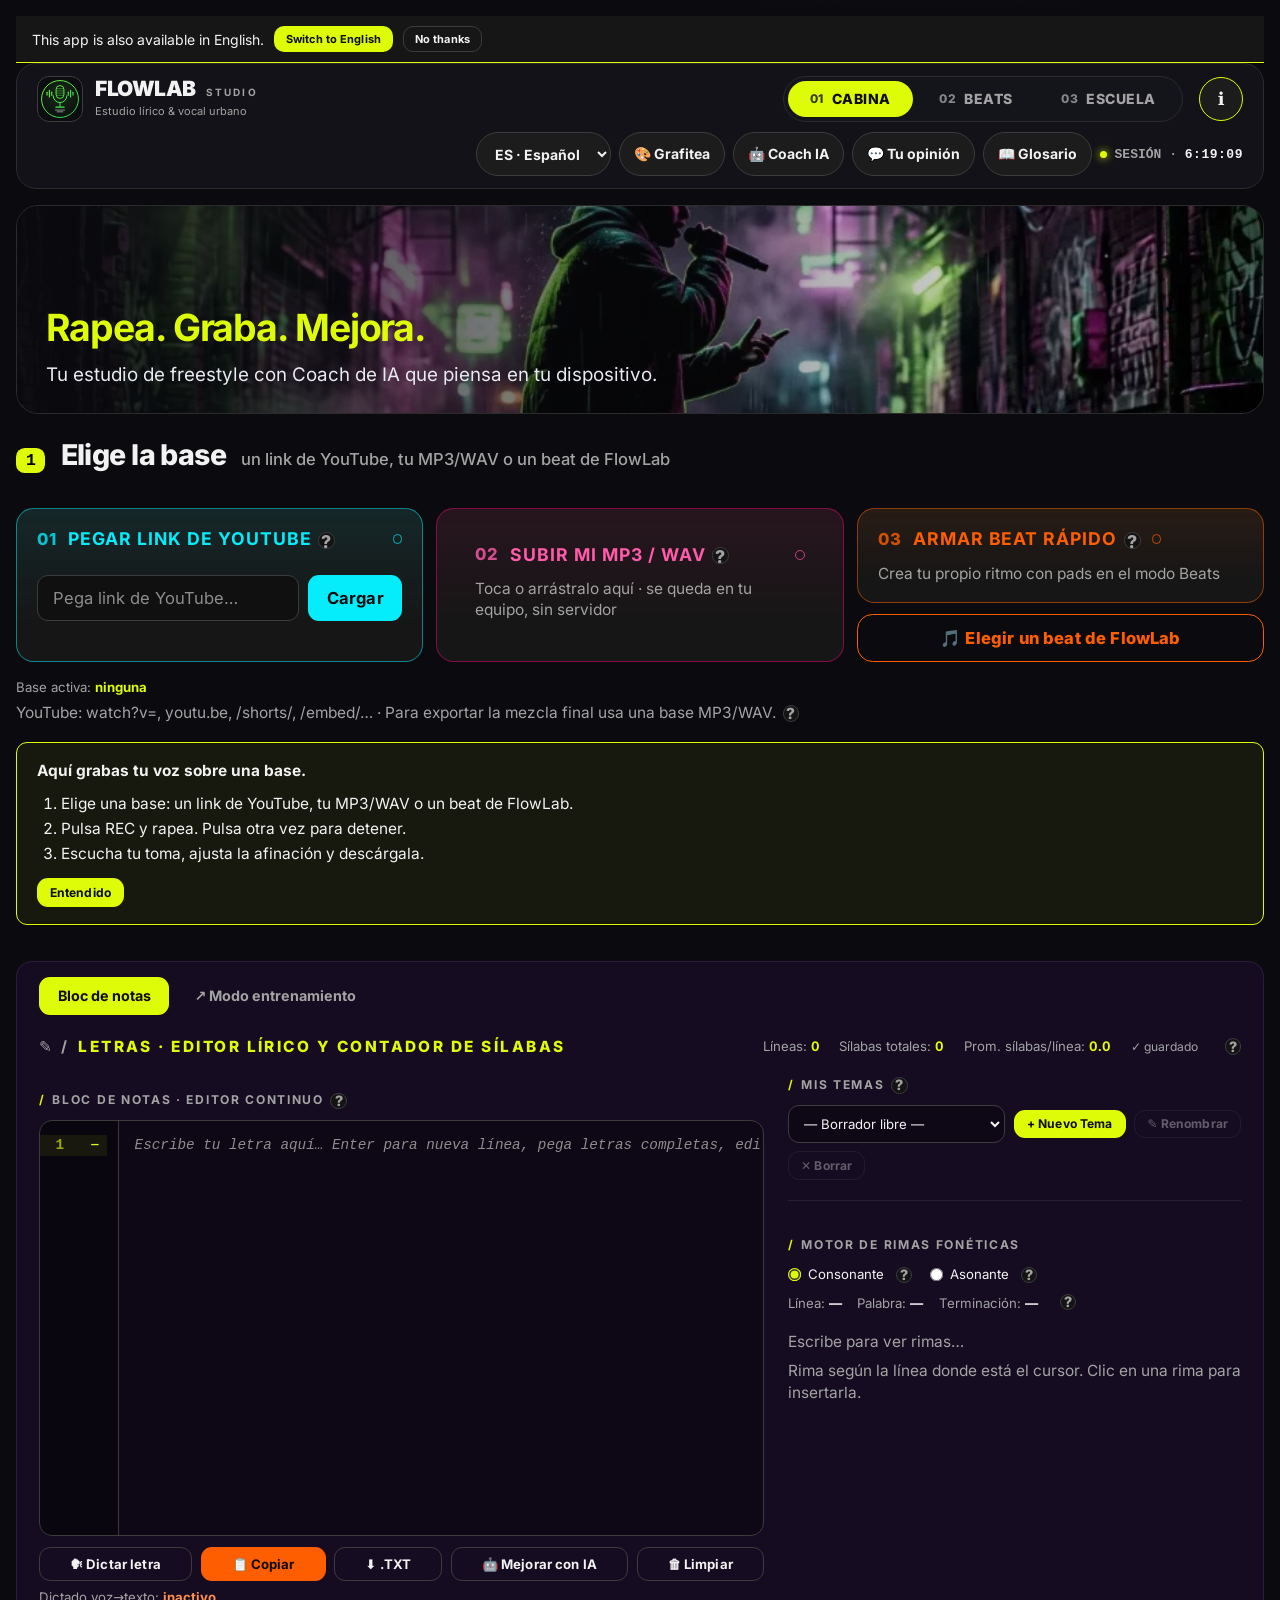
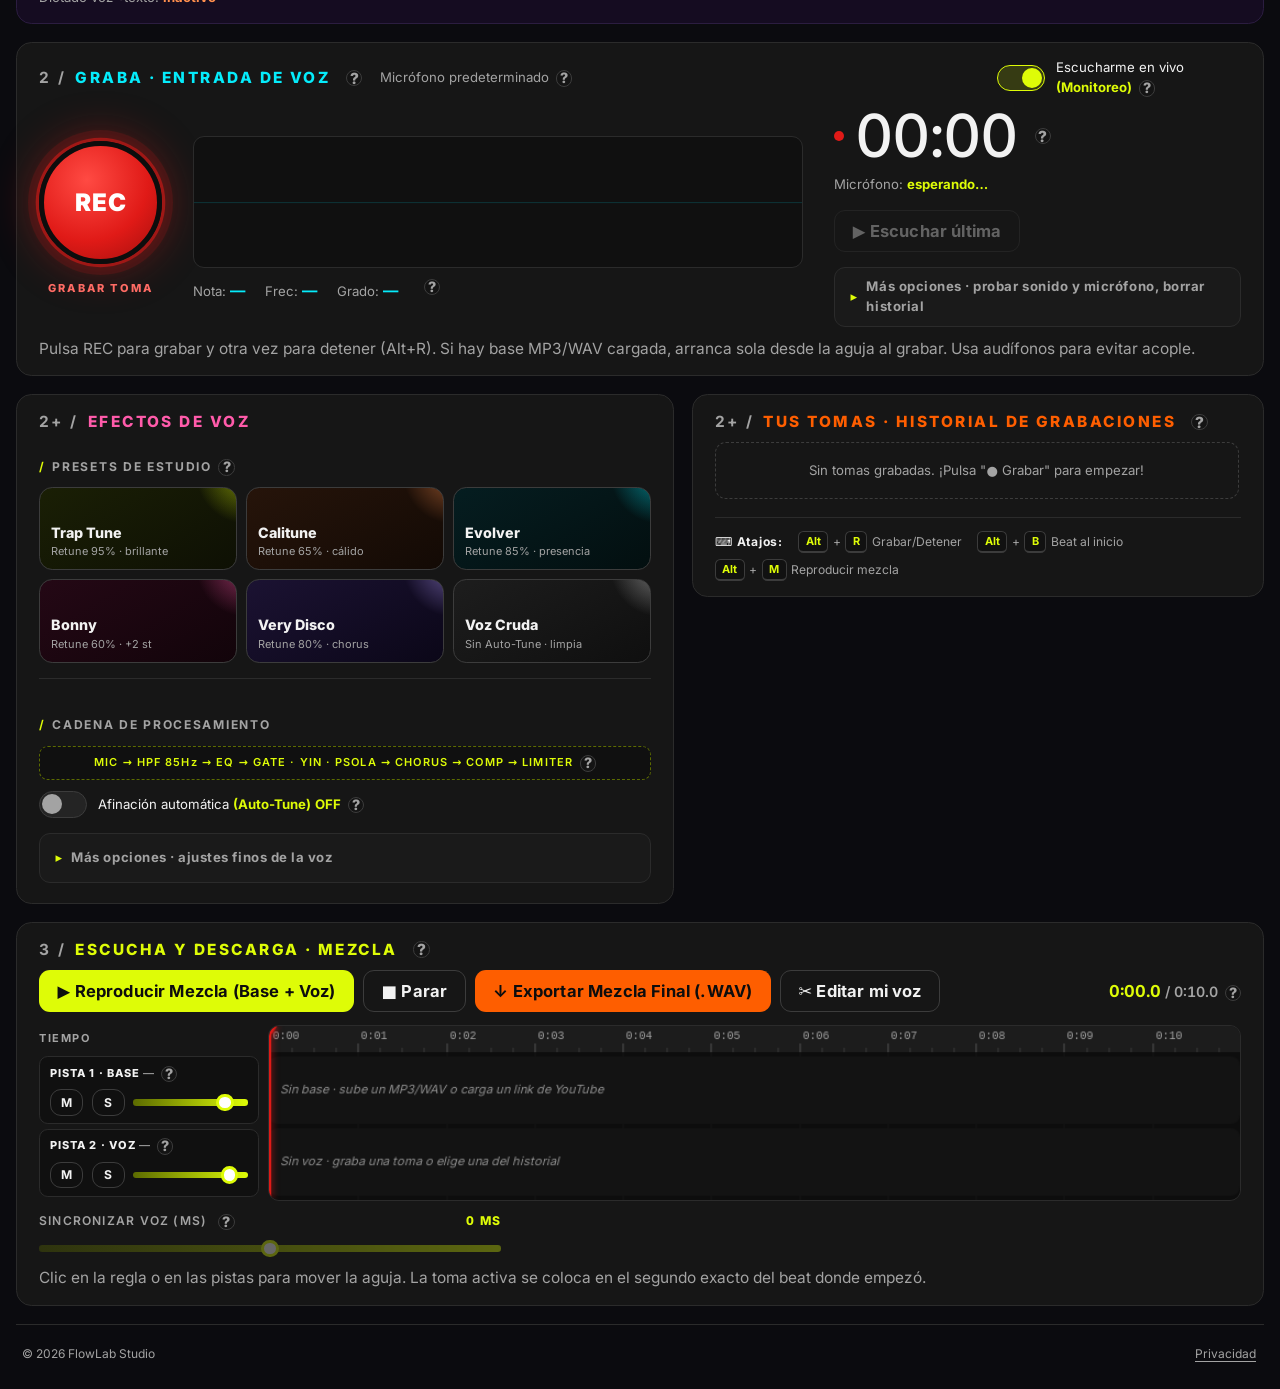
==== public/index.html @ f14807b8 "Cabecera sin superposicion y logo lleva al inicio Co-Authored-By: Claude Sonnet 5.5 <noreply@anthrop" ====
<!DOCTYPE html>
<html lang="es-PE">
<head>
<meta charset="UTF-8">
<meta name="viewport" content="width=device-width, initial-scale=1.0">
<meta http-equiv="Content-Security-Policy" content="default-src 'self'; script-src 'self' https://www.youtube.com https://www.gstatic.com https://www.google.com/recaptcha/ https://www.gstatic.com/recaptcha/; frame-src https://www.youtube.com https://www.google.com/recaptcha/ https://recaptcha.google.com/recaptcha/; connect-src 'self' https://api.datamuse.com https://content-firebaseappcheck.googleapis.com https://firebasevertexai.googleapis.com https://www.google.com/recaptcha/; img-src 'self'; style-src 'self' 'unsafe-inline'; worker-src 'self'; manifest-src 'self'; object-src 'none'; base-uri 'self'; form-action 'none'">
<meta name="referrer" content="strict-origin-when-cross-origin">
<title>FlowLab Studio · Estudio Lírico y Vocal Urbano</title>
<link rel="icon" href="favicon.ico" sizes="48x48">
<link rel="icon" type="image/png" sizes="192x192" href="assets/icon-192.png">
<link rel="apple-touch-icon" href="apple-touch-icon.png">
<link rel="manifest" href="manifest.json">
<link rel="preload" href="assets/fonts/inter-latin-wght.woff2" as="font" type="font/woff2" crossorigin>
<meta name="theme-color" content="#DEFC07">
<meta name="mobile-web-app-capable" content="yes">
<meta name="apple-mobile-web-app-capable" content="yes">
<meta name="apple-mobile-web-app-title" content="FlowLab">
<meta name="description" content="Escribe letras con rimas y contador de sílabas, graba tu voz con Auto-Tune y entrena freestyle con juegos por niveles. Gratis, desde tu navegador.">
<link rel="canonical" href="https://flowlab-studio.pages.dev/">
<meta property="og:type" content="website">
<meta property="og:site_name" content="FlowLab Studio">
<meta property="og:title" content="FlowLab Studio · Estudio lírico y vocal urbano">
<meta property="og:description" content="Escribe letras con rimas y contador de sílabas, graba tu voz con Auto-Tune y entrena freestyle con juegos por niveles. Gratis, desde tu navegador.">
<meta property="og:image" content="https://flowlab-studio.pages.dev/assets/og-image.png">
<meta property="og:image:width" content="1200">
<meta property="og:image:height" content="630">
<meta property="og:image:alt" content="Logotipo de FlowLab Studio: micrófono de estudio con ondas de sonido en verde neón, sobre fondo oscuro">
<meta property="og:url" content="https://flowlab-studio.pages.dev/">
<meta property="og:locale" content="es_PE">
<meta name="twitter:card" content="summary_large_image">
<meta name="twitter:title" content="FlowLab Studio · Estudio lírico y vocal urbano">
<meta name="twitter:description" content="Escribe letras con rimas y contador de sílabas, graba tu voz con Auto-Tune y entrena freestyle con juegos por niveles. Gratis, desde tu navegador.">
<meta name="twitter:image" content="https://flowlab-studio.pages.dev/assets/og-image.png">
<script type="application/ld+json">
{
  "@context": "https://schema.org",
  "@type": "WebApplication",
  "name": "FlowLab Studio",
  "url": "https://flowlab-studio.pages.dev/",
  "description": "Escribe letras con rimas y contador de sílabas, graba tu voz con Auto-Tune y entrena freestyle con juegos por niveles. Gratis, desde tu navegador.",
  "applicationCategory": "MultimediaApplication",
  "operatingSystem": "Web (Chrome, Edge, Opera)",
  "browserRequirements": "Requiere un navegador con Web Audio y micrófono.",
  "inLanguage": "es-PE",
  "image": "https://flowlab-studio.pages.dev/assets/og-image.png"
}
</script>
<link rel="stylesheet" href="styles.css">
<link rel="stylesheet" href="tema-elite.css">
</head>
<body>
<a class="skip-link" href="#app">Saltar al contenido</a>

<header class="topbar">
  <div class="brand">
    <div class="brand-mark"><img src="assets/logo.svg" alt="Logotipo de FlowLab Studio" width="40" height="40"></div>
    <div class="brand-text">
      <h1>FlowLab <span class="h1-sub">Studio</span></h1>
      <p>Estudio lírico &amp; vocal urbano</p>
    </div>
  </div>

  <div class="mode-now" aria-live="polite">
    <b id="modeName">MODO CABINA</b>
    <small id="modeTag">Escribe, graba y mezcla.</small>
  </div>

  <nav class="modes" role="tablist" aria-label="Modos de FlowLab">
    <button type="button" role="tab" id="tab-cabina" class="mode-tab on" data-mode-tab="cabina" aria-selected="true" aria-controls="mode-cabina"><i>01</i>Cabina</button>
    <button type="button" role="tab" id="tab-beats" class="mode-tab" data-mode-tab="beats" aria-selected="false" aria-controls="mode-beats" tabindex="-1"><i>02</i>Beats</button>
    <button type="button" role="tab" id="tab-escuela" class="mode-tab" data-mode-tab="escuela" aria-selected="false" aria-controls="mode-escuela" tabindex="-1"><i>03</i>Escuela</button>
  </nav>
    <button type="button" id="modeInfo" class="mode-info" aria-label="Ver cómo funciona este modo" title="¿Cómo funciona este modo?" aria-expanded="false">ℹ️</button>


  <div class="status-strip">
    <button type="button" id="recPill" class="rec-pill hidden" title="Estás grabando: toca para volver a la Cabina">● REC <b id="recPillTime">00:00</b></button>
    <select id="langSel" class="lang-sel" aria-label="Idioma / Language" title="Idioma / Language"><option value="es">ES · Español</option><option value="en">EN · English</option></select>
    <button type="button" id="btnCoach" class="glos-btn" aria-haspopup="dialog" aria-expanded="false" title="Coach de freestyle con IA: mejora tu letra o desahógate con ideas">🤖 Coach IA</button>
    <button type="button" id="btnGlosario" class="glos-btn" aria-haspopup="dialog" aria-expanded="false" title="Glosario y ayuda: qué significa cada palabra">📖 Glosario</button>
    <button type="button" id="installApp" class="install-btn hidden" title="Instalar FlowLab Studio como app en este dispositivo">⬇ Instalar app</button>
    <span class="status-text"><span class="live-dot" aria-hidden="true"></span>SESIÓN · <b id="clock">--:--:--</b></span>
  </div>
</header>

<div id="serverWarn" class="server-warn hidden">
  ⚠️ Abriste el estudio como archivo local (file://). El Auto-Tune (AudioWorklet) y la sincronía con YouTube necesitan un servidor local:
  haz doble clic en <b>INICIAR-ESTUDIO.bat</b>. Mientras tanto la grabación funciona en modo voz limpia.
</div>

<main class="app" id="app">

  <!-- ============ PORTADA (imagen hecha con Google Flow) ============ -->
  <section class="hero-strip" data-show-in="cabina" aria-label="FlowLab Studio">
    <div class="hero-txt"><h2>Rapea. Graba. Mejora.</h2><p>Tu estudio de freestyle con Coach de IA que piensa en tu dispositivo.</p></div>
  </section>

  <section class="hero-strip hero-beats" data-show-in="beats" aria-label="Beats"><div class="hero-txt"><h2>Arma tu beat</h2><p>Pads, secuenciador y bases de varios géneros.</p></div></section>
  <section class="hero-strip hero-escuela" data-show-in="escuela" aria-label="Escuela"><div class="hero-txt"><h2>Entrena tu flow</h2><p>De cero a máximo: retos rápidos con rimas, palabras y batallas.</p></div></section>

  <!-- ============ BASE · las tres formas de poner el beat (Cabina y Escuela) ============ -->
  <section class="base-bar" id="panel-beat" data-show-in="cabina beats escuela" aria-label="Base: el beat de fondo">
    <h2 class="step-title"><span class="num">1</span> Elige la base <small>un link de YouTube, tu MP3/WAV o un beat de FlowLab</small></h2>
    <div class="base-cards">
      <div class="base-card bc-yt" id="bc-yt">
        <label class="bc-head" for="ytInput"><i>01</i><b>Pegar link de YouTube</b><span class="bc-dot" aria-hidden="true"></span></label>
        <div class="bc-body">
          <input id="ytInput" type="url" placeholder="Pega link de YouTube…" autocomplete="off">
          <button id="ytLoad" type="button" class="btn btn-cyan">Cargar</button>
        </div>
      </div>

      <div class="base-card bc-file" id="bc-file">
        <label id="dropZone" class="drop-zone" for="baseFile" tabindex="0">
          <input id="baseFile" type="file" accept=".mp3,.wav,audio/mpeg,audio/wav,audio/x-wav" hidden>
          <span class="bc-head"><i>02</i><b class="dz-title">Subir mi MP3 / WAV</b><span class="bc-dot" aria-hidden="true"></span></span>
          <span class="dz-text">Toca o arrástralo aquí · se queda en tu equipo, sin servidor</span>
        </label>
      </div>

      <div class="bc-stack">
        <button type="button" class="base-card bc-beat" id="beatQuick">
          <span class="bc-head"><i>03</i><b>Armar beat rápido</b><span class="bc-dot" aria-hidden="true"></span></span>
          <span class="dz-text">Crea tu propio ritmo con pads en el modo Beats</span>
        </button>
        <button type="button" class="btn btn-ghost bc-house-btn" id="houseToggle" aria-expanded="false" aria-controls="housePanel">🎵 Elegir un beat de FlowLab</button>
      </div>
    </div>

    <div class="house-panel hidden" id="housePanel">
      <h3 id="houseTitle">Beat de FlowLab · se carga como Pista 1, en bucle</h3>
      <div class="bt-genres" id="houseGenres" role="group" aria-labelledby="houseTitle"></div>
      <p class="bt-gtag" id="houseTag"></p>
      <div class="bt-cards" id="houseCards" aria-live="polite"><p class="hint">Cargando ritmos…</p></div>
      <p class="hint house-msg" id="houseMsg" role="status">Con un beat de FlowLab sí puedes grabar y exportar tu voz con el beat en un solo archivo.</p>
    </div>

    <div class="base-now">
      <div class="base-info">
        <div id="baseLabel" class="base-label">Base activa: <b>ninguna</b></div>
        <p class="hint">YouTube: watch?v=, youtu.be, /shorts/, /embed/… · Para exportar la mezcla final usa una base MP3/WAV.</p>
      </div>
      <div class="yt-frame off" id="ytWrap">
        <div id="ytPlayer"></div>
      </div>
    </div>
  </section>

  <!-- ============ MODO CABINA ============ -->
  <div class="mode-pane" id="mode-cabina" data-mode="cabina" role="tabpanel" aria-labelledby="tab-cabina">
    <div class="audio-banner" data-audio-banner role="status" aria-live="polite">
      <span>🔊 <b>Toca para activar el sonido.</b> Si no oyes nada: quita el <b>modo silencio</b> del celular (interruptor al costado) y sube el volumen.</span>
    </div>

    <!-- Bloc de notas / Modo entrenamiento (el estímulo) -->
    <section class="panel panel-estimulo" id="panel-lyrics" aria-label="Bloc de notas y modo entrenamiento">
      <div class="est-tabs" role="tablist" aria-label="Escribir o entrenar">
        <button type="button" role="tab" id="etab-notas" class="est-tab on" data-estimulo-tab="notas" aria-selected="true" aria-controls="est-notas">Bloc de notas</button>
        <button type="button" role="tab" id="etab-entrenamiento" class="est-tab" data-estimulo-tab="entrenamiento" aria-selected="false" aria-controls="est-entrenamiento" tabindex="-1">↗ Modo entrenamiento</button>
        <span class="est-spacer"></span>
        <label class="est-type hidden" id="stimTypeWrap"><span class="sr-only">Tipo de estímulo</span>
          <select id="stimType" aria-label="Tipo de estímulo">
            <option value="palabras">Palabras</option>
            <option value="temas">Temas</option>
            <option value="pies">Pies forzados</option>
            <option value="contrastes">Contrastes</option>
          </select>
        </label>
      </div>

      <!-- Pestaña 1: el bloc de notas de siempre -->
      <div class="est-pane" id="est-notas" role="tabpanel" aria-labelledby="etab-notas">
        <div class="lyrics-head">
          <h2 class="eyebrow"><span class="num">✎</span> Letras · editor lírico y contador de sílabas</h2>
          <div class="stats">
            <div class="stat">Líneas: <b id="lineCount">0</b></div>
            <div class="stat">Sílabas totales: <b id="totalSyll">0</b></div>
            <div class="stat">Prom. sílabas/línea: <b id="avgSyll">0.0</b></div>
            <div class="stat save-state" id="saveState">✓ guardado</div>
          </div>
        </div>

        <div class="notes-grid">
          <div class="notes-main">
            <div class="block">
              <h3>Bloc de Notas · Editor Continuo</h3>
              <div class="editor-wrap">
                <div class="line-gutter" id="lineGutter" aria-hidden="true">
                  <div class="gutter-inner" id="gutterInner"></div>
                </div>
                <textarea id="mainTextarea" class="main-textarea" spellcheck="false" wrap="off"
                  placeholder="Escribe tu letra aquí… Enter para nueva línea, pega letras completas, edita sin fricción."></textarea>
              </div>
              <div class="editor-actions">
                <button id="btnDictate" type="button" class="btn btn-ghost" title="Dictar letra por voz (independiente de la grabación)">🗣 Dictar letra</button>
                <button id="copyLyrics" type="button" class="btn btn-gold" title="Copiar letra al portapapeles">📋 Copiar</button>
                <button id="btnDownloadLyric" type="button" class="btn btn-ghost" title="Descargar letra en .TXT">⬇ .TXT</button>
                <button id="btnCoachLetra" type="button" class="btn btn-ghost" title="El Coach (IA) revisa tu letra: rimas internas, sílabas e ideas">🤖 Mejorar con IA</button>
                <button id="clearLyrics" type="button" class="btn btn-ghost" title="Limpiar todo el bloc">🗑 Limpiar</button>
              </div>
              <div id="sttStatus" class="mic-status stt">Dictado voz→texto: <b>inactivo</b></div>
            </div>
          </div>

          <aside class="notes-side">
            <div class="themes-block">
              <h3>Mis Temas</h3>
              <div class="themes-row">
                <select id="themeSelect" class="theme-select">
                  <option value="">— Borrador libre —</option>
                </select>
                <button id="btnNewTheme" type="button" class="btn btn-neon btn-small" title="Nuevo tema">+ Nuevo Tema</button>
                <button id="btnRenameTheme" type="button" class="btn btn-ghost btn-small" title="Renombrar tema actual">✎ Renombrar</button>
                <button id="btnDeleteTheme" type="button" class="btn btn-ghost btn-small" title="Borrar tema actual">✕ Borrar</button>
              </div>
              <div id="themeLimitMsg" class="theme-limit-msg hidden">
                ⚠️ Límite de temas alcanzado.
              </div>
            </div>

            <div class="block rhyme-block">
              <h3>Motor de Rimas Fonéticas</h3>
              <div class="rhyme-type">
                <label><input type="radio" name="rhymeMode" value="cons" checked> Consonante</label>
                <label><input type="radio" name="rhymeMode" value="ason"> Asonante</label>
              </div>
              <div class="rhyme-info">
                <span>Línea: <b id="activeLineNum">—</b></span>
                <span>Palabra: <b id="lastWord">—</b></span>
                <span>Terminación: <b id="lastEnding">—</b></span>
              </div>
              <div class="chips" id="rhymeChips"><span class="hint">Escribe para ver rimas…</span></div>
              <p class="hint">Rima según la línea donde está el cursor. Clic en una rima para insertarla.</p>
            </div>
          </aside>
        </div>
      </div>

      <!-- Pestaña 2: modo entrenamiento (la palabra grande) -->
      <div class="est-pane hidden" id="est-entrenamiento" role="tabpanel" aria-labelledby="etab-entrenamiento">
        <div class="stim" id="stim">
          <p class="stim-label">ESTÍMULO <b id="stimN">01</b> <span>/ DEJA QUE LA PALABRA TE LLEVE</span></p>
          <div id="stimWord" class="stim-word xl" aria-live="polite">HORIZONTE</div>
          <p class="stim-hint" id="stimHint">Sin pensarlo tanto. Conviértelo en una barra.</p>
          <div class="stim-foot">
            <span class="stim-pairs">rimas: <b id="stimPairs">—</b></span>
            <button type="button" id="stimNext" class="btn-link">↻ Nueva palabra</button>
          </div>
        </div>
      </div>
    </section>

    <!-- Entrada de voz (REC) -->
    <section class="panel panel-voz" id="panel-vocal">
      <header class="panel-head">
        <h2 class="eyebrow cyan"><span class="num">2</span> Graba · entrada de voz</h2>
        <span class="mic-name">Micrófono predeterminado</span>
        <label class="switch">
          <input type="checkbox" id="liveMonitor" checked>
          <span class="slider-sw"></span>
          <span class="sw-label">Escucharme en vivo <b>(Monitoreo)</b></span>
        </label>
      </header>

      <div class="rec-deck">
        <div class="deck-wave">
          <canvas id="viz" width="520" height="120"></canvas>
          <div class="pitch-read">
            <div>Nota: <b id="noteName">—</b></div>
            <div>Frec: <b id="noteFreq">—</b></div>
            <div>Grado: <b id="noteScale">—</b></div>
          </div>
        </div>

        <div class="deck-rec">
          <button id="btnRecord" type="button" class="rec-btn" aria-label="Grabar (Alt+R)" title="● Grabar (Alt+R)"><span>REC</span></button>
          <span class="rec-caption" id="recCaption">GRABAR TOMA</span>
        </div>

        <div class="deck-info">
          <div class="rec-time"><i class="rec-dot" aria-hidden="true"></i><b id="recClock">00:00</b></div>
          <div id="micStatus" class="mic-status">Micrófono: <b>esperando…</b></div>
          <div id="micNotice" class="mic-notice hidden" role="alert">
            <p id="micNoticeText"></p>
            <button type="button" id="micNoticeClose" class="btn btn-ghost btn-small">Entendido</button>
          </div>
          <div class="deck-btns" role="group" aria-label="Acciones de la toma">
            <button id="btnStop" type="button" class="btn btn-ghost" disabled hidden>■ Detener</button>
            <button id="btnPlayLast" type="button" class="btn btn-ghost" disabled>▶ Escuchar última</button>
          </div>
          <details class="more" id="moreVoz">
          <summary>Más opciones · probar sonido y micrófono, borrar historial</summary>
          <div class="deck-btns" role="group" aria-label="Más acciones de la cabina">
            <button id="btnClearAll" type="button" class="btn btn-ghost">🗑 Borrar historial</button>
            <button type="button" class="btn btn-ghost" data-probar-sonido>🔊 Probar sonido</button>
          </div>
          <p class="snd-status" data-snd-status role="status" aria-live="polite"></p>
          <div class="mic-test" id="micTest">
            <div class="mic-test-btns">
              <button type="button" class="btn btn-ghost" id="btnMicTest">🎙 Probar micrófono</button>
              <button type="button" class="btn btn-ghost" id="btnMicCopy">📋 Copiar diagnóstico</button>
            </div>
            <div class="mic-meter" id="micMeterBox" role="meter" aria-label="Nivel del micrófono" aria-valuemin="0" aria-valuemax="100" aria-valuenow="0"><i id="micLevel"></i></div>
            <p class="mic-test-msg" id="micTestMsg" role="status" aria-live="polite"></p>
            <details class="mic-diag" id="micDiagBox"><summary>Datos de diagnóstico</summary><pre id="micDiag">Pulsa "Probar micrófono" para ver los datos.</pre></details>
          </div>
          </details>
        </div>
      </div>
      <p class="hint">Pulsa REC para grabar y otra vez para detener (Alt+R). Si hay base MP3/WAV cargada, arranca sola desde la aguja al grabar. Usa audífonos para evitar acople.</p>
    </section>

    <div class="cabina-lower">
      <!-- Efectos de voz: presets y cadena -->
      <section class="panel panel-fx" id="panel-fx">
        <header class="panel-head"><h2 class="eyebrow magenta"><span class="num">2+</span> Efectos de voz</h2></header>

        <div class="block">
          <h3>Presets de Estudio</h3>
          <div class="preset-cards" id="presetCards">
            <button type="button" class="preset-card" data-preset="trap"><span class="pc-name">Trap Tune</span><span class="pc-desc">Retune 95% · brillante</span></button>
            <button type="button" class="preset-card" data-preset="calitune"><span class="pc-name">Calitune</span><span class="pc-desc">Retune 65% · cálido</span></button>
            <button type="button" class="preset-card" data-preset="evolver"><span class="pc-name">Evolver</span><span class="pc-desc">Retune 85% · presencia</span></button>
            <button type="button" class="preset-card" data-preset="bonny"><span class="pc-name">Bonny</span><span class="pc-desc">Retune 60% · +2 st</span></button>
            <button type="button" class="preset-card" data-preset="disco"><span class="pc-name">Very Disco</span><span class="pc-desc">Retune 80% · chorus</span></button>
            <button type="button" class="preset-card" data-preset="raw"><span class="pc-name">Voz Cruda</span><span class="pc-desc">Sin Auto-Tune · limpia</span></button>
          </div>
        </div>

        <div class="block">
          <h3>Cadena de procesamiento</h3>
          <div class="chain">MIC → HPF 85Hz → EQ → GATE · YIN · PSOLA → CHORUS → COMP → LIMITER</div>

          <div class="row monitor-row">
            <label class="switch">
              <input type="checkbox" id="tuneOn">
              <span class="slider-sw"></span>
              <span class="sw-label">Afinación automática <b>(Auto-Tune)</b> <b id="tuneOnLbl">OFF</b></span>
            </label>
          </div>

          <details class="more" id="moreFx">
          <summary>Más opciones · ajustes finos de la voz</summary>
          <div class="fx-grid">
            <div class="fx-item">
              <label class="lbl">Velocidad de Afinación (Retune Speed) <span class="val" id="valTune">50%</span></label>
              <input type="range" id="sTune" min="0" max="100" value="50">
              <p class="hint hint-tight">0% = natural · 100% = Trap Tune robótico</p>
            </div>
            <div class="fx-item">
              <label class="lbl">Cambio de tono (Pitch shift, semitonos) <span class="val" id="valShift">0 st</span></label>
              <input type="range" id="sShift" min="-12" max="12" value="0" step="1">
            </div>
            <div class="fx-item">
              <label class="lbl">Escala</label>
              <select id="scaleSel">
                <option value="A min">La Menor (A minor)</option>
                <option value="C maj">Do Mayor (C major)</option>
                <option value="C min">Do Menor (C minor)</option>
                <option value="D min">Re Menor (D minor)</option>
                <option value="E min">Mi Menor (E minor)</option>
                <option value="F maj">Fa Mayor (F major)</option>
                <option value="G maj">Sol Mayor (G major)</option>
                <option value="G min">Sol Menor (G minor)</option>
              </select>
            </div>
            <div class="fx-item">
              <label class="lbl">Volumen del micrófono (ganancia) <span class="val" id="valMicGain">100%</span></label>
              <input type="range" id="sMicGain" min="50" max="150" value="100" step="1">
            </div>
            <div class="fx-item">
              <label class="lbl">Eco de sala (reverb) <span class="val" id="valRev">20%</span></label>
              <input type="range" id="sRev" min="0" max="100" value="20">
            </div>
            <div class="fx-item">
              <label class="lbl">Voz pareja (compresión) <span class="val" id="valCmp">55%</span></label>
              <input type="range" id="sCmp" min="0" max="100" value="55">
            </div>
            <div class="fx-item">
              <label class="lbl">Lo que te oyes (volumen de monitoreo) <span class="val" id="valMon">80%</span></label>
              <input type="range" id="sMon" min="0" max="100" value="80">
            </div>
          </div>

          <button id="resetKnobs" type="button" class="btn btn-ghost btn-wide">↺ Resetear Perillas</button>
          </details>
        </div>
      </section>

      <!-- Historial de grabaciones -->
      <section class="panel panel-takes" id="panel-takes">
        <header class="panel-head"><h2 class="eyebrow orange"><span class="num">2+</span> Tus tomas · historial de grabaciones</h2></header>
        <div id="takesList" class="takes-list">
          <p class="take-empty">Sin tomas grabadas. ¡Pulsa "● Grabar" para empezar!</p>
        </div>
        <div class="shortcut-bar">
          <span class="shortcut-title">⌨ Atajos:</span>
          <span class="shortcut-item"><kbd>Alt</kbd>+<kbd>R</kbd> Grabar/Detener</span>
          <span class="shortcut-item"><kbd>Alt</kbd>+<kbd>B</kbd> Beat al inicio</span>
          <span class="shortcut-item"><kbd>Alt</kbd>+<kbd>M</kbd> Reproducir mezcla</span>
        </div>
      </section>
    </div>
    <!-- Línea de tiempo (el reproductor y la mezcla). Es UNA sola: en el modo Beats se muestra en su propia ranura (cabina.js la mueve) -->
    <div id="slotTlCabina">
    <section class="panel panel-timeline" id="panel-timeline">
      <header class="panel-head">
        <h2 class="eyebrow"><span class="num" id="tlNum">3</span> <span id="tlTitle">Escucha y descarga · mezcla</span></h2>
      </header>
      <div class="tl-transport">
        <button id="mixPlay" type="button" class="btn btn-neon">▶ Reproducir Mezcla (Base + Voz)</button>
        <button id="mixStop" type="button" class="btn btn-ghost">■ Parar</button>
        <button id="mixExport" type="button" class="btn btn-gold">↓ Exportar Mezcla Final (.WAV)</button>
        <button id="mixExportVoice" type="button" class="btn btn-ghost hidden">↓ Exportar solo mi voz</button>
        <span class="tl-time"><b id="tlTime">0:00.0</b> / <span id="tlDur">0:00.0</span></span>
      </div>
      <div id="tlNotice" class="tl-notice hidden"></div>
      <div id="tlYtExportNote" class="tl-notice tl-ytnote hidden" role="note"><b>El audio de YouTube no se puede incluir en el archivo.</b> Para exportar tu voz con beat, usa un beat de FlowLab (tarjeta 03) o sube tu MP3/WAV.</div>
      <div id="tlYtNote" class="tl-notice tl-ytnote hidden" role="note"><b>Sobre YouTube:</b> el navegador no deja mezclar ni exportar el audio de un video de YouTube. Aquí solo se escucha en conjunto con tu beat y tu voz, con sincronía aproximada. Para mezclar y exportar, sube un MP3/WAV propio (tarjeta 02).</div>
      <div class="tl-body">
        <div class="tl-heads">
          <div class="tl-ruler-head">TIEMPO</div>
          <div class="tl-head">
            <div class="tl-name">PISTA 1 · BASE <span id="tlBaseSrc" class="tl-src">—</span></div>
            <div class="tl-ctrls">
              <button id="baseMute" type="button" class="btn btn-ghost btn-small mute-btn" title="Silenciar la base" aria-label="Silenciar la base">M</button>
              <button id="baseSolo" type="button" class="btn btn-ghost btn-small mute-btn solo-btn" title="Solo la base" aria-label="Escuchar solo la base">S</button>
              <input type="range" id="baseVol" min="0" max="100" value="85" title="Volumen base" aria-label="Volumen de la base">
            </div>
          </div>
          <div class="tl-head hidden" id="tlHeadBeat">
            <div class="tl-name">MI BEAT <span class="tl-src">patrón · bucle</span></div>
            <div class="tl-ctrls">
              <button id="beatMute" type="button" class="btn btn-ghost btn-small mute-btn" title="Silenciar mi beat" aria-label="Silenciar mi beat">M</button>
              <button id="beatSolo" type="button" class="btn btn-ghost btn-small mute-btn solo-btn" title="Solo mi beat" aria-label="Escuchar solo mi beat">S</button>
              <input type="range" id="beatVol" min="0" max="100" value="80" title="Volumen de mi beat" aria-label="Volumen de mi beat">
            </div>
          </div>
          <div class="tl-head">
            <div class="tl-name">PISTA 2 · VOZ <span id="tlVoiceSrc" class="tl-src">—</span></div>
            <div class="tl-ctrls">
              <button id="voiceMute" type="button" class="btn btn-ghost btn-small mute-btn" title="Silenciar la voz" aria-label="Silenciar la voz">M</button>
              <button id="voiceSolo" type="button" class="btn btn-ghost btn-small mute-btn solo-btn" title="Solo la voz" aria-label="Escuchar solo la voz">S</button>
              <input type="range" id="voiceVol" min="0" max="100" value="90" title="Volumen voz" aria-label="Volumen de la voz">
            </div>
          </div>
        </div>
        <canvas id="tlCanvas" class="tl-canvas" height="160"></canvas>
      </div>
      <div class="tl-sync">
        <label class="lbl">Sincronizar Voz (ms) <span class="val" id="valSync">0 ms</span></label>
        <input type="range" id="syncMs" min="-300" max="300" value="0" step="1">
      </div>
      <div class="tl-edit hidden" id="tlEdit">
        <h3 id="tlEditTitle">Editar mi archivo (la base)</h3>
        <div class="tl-edit-grid">
          <div>
            <label class="lbl" for="baseShift">Desplazar <span class="val" id="valBaseShift">0 ms</span></label>
            <input type="range" id="baseShift" min="-300" max="300" value="0" step="1">
          </div>
          <div>
            <label class="lbl" for="trimS">Inicio (s)</label>
            <input type="number" id="trimS" min="0" step="0.1" value="0" inputmode="decimal">
          </div>
          <div>
            <label class="lbl" for="trimE">Fin (s)</label>
            <input type="number" id="trimE" min="0" step="0.1" value="0" inputmode="decimal">
          </div>
          <label class="chk tl-loop"><input type="checkbox" id="baseLoopChk"> Repetir (bucle)</label>
          <button type="button" class="btn btn-ghost btn-small" id="baseReset">↺ Restaurar</button>
        </div>
        <p class="hint">También puedes recortar arrastrando los bordes (las pestañas) de la onda de la base. El volumen, M (silenciar) y S (solo) están en la pista.</p>
      </div>
      <p class="hint">Clic en la regla o en las pistas para mover la aguja. La toma activa se coloca en el segundo exacto del beat donde empezó.</p>
    </section>
    </div>

  </div>

  <!-- ============ MODO BEATS · Creador de beats (Mejoras 3 · Parte 2) ============ -->
  <div class="mode-pane hidden" id="mode-beats" data-mode="beats" role="tabpanel" aria-labelledby="tab-beats">
    <div class="audio-banner" data-audio-banner role="status" aria-live="polite">
      <span>🔊 <b>Toca para activar el sonido.</b> Si no oyes nada: quita el <b>modo silencio</b> del celular (interruptor al costado) y sube el volumen.</span>
    </div>
    <section class="panel panel-beats" id="panel-beats">
      <div class="bt-head">
        <div>
          <p class="eyebrow orange">Beat Lab</p>
          <h2 class="beats-title">Arma. Prueba. Refina.</h2>
        </div>
        <p class="bt-sub">Todo suena desde tu navegador: sin descargas y sin internet.</p>
      </div>

      <!-- Ritmos listos por género (Mejoras 5 · C): presets.js se carga al entrar a este modo -->
      <div class="bt-presets" id="btPresets">
        <h3 id="btGenresTitle">Elige un ritmo y cámbialo a tu gusto</h3>
        <div class="bt-genres" id="btGenres" role="group" aria-labelledby="btGenresTitle"></div>
        <p class="bt-gtag" id="btGenreTag"></p>
        <div class="bt-cards" id="btCards" aria-live="polite"><p class="hint">Cargando ritmos…</p></div>
      </div>

      <!-- Transporte -->
      <div class="bt-transport" role="group" aria-label="Transporte del beat">
        <button type="button" class="bt-play" id="btPlay" aria-label="Reproducir el beat" aria-pressed="false"><span class="bt-play-ico" aria-hidden="true"></span></button>
        <div class="bt-field bt-name">
          <label class="lbl" for="btName">Patrón</label>
          <input type="text" id="btName" maxlength="40" value="Mi primer beat" autocomplete="off" spellcheck="false">
        </div>
        <div class="bt-field bt-tempo">
          <span class="lbl" id="btTempoLbl">Velocidad (BPM)</span>
          <div class="bt-stepper" role="group" aria-labelledby="btTempoLbl">
            <button type="button" class="bt-pm" id="btTempoDown" aria-label="Bajar tempo">−</button>
            <input type="number" id="btTempo" min="60" max="180" step="1" value="95" inputmode="numeric" aria-label="Tempo en BPM">
            <button type="button" class="bt-pm" id="btTempoUp" aria-label="Subir tempo">+</button>
          </div>
        </div>
        <div class="bt-field bt-swing">
          <label class="lbl" for="btSwing">Swing (ritmo balanceado) <span class="val" id="btSwingVal">0%</span></label>
          <input type="range" id="btSwing" min="0" max="70" step="1" value="0">
        </div>
        <div class="bt-field bt-kit">
          <label class="lbl" for="btKit">Kit de sonidos</label>
          <select id="btKit"></select>
        </div>
        <div class="bt-field bt-len">
          <span class="lbl" id="btLenLbl">Pasos (16 o 32)</span>
          <div class="bt-seg" role="group" aria-labelledby="btLenLbl">
            <button type="button" class="on" id="btLen16" data-len="16" aria-pressed="true">16</button>
            <button type="button" id="btLen32" data-len="32" aria-pressed="false">32</button>
          </div>
        </div>
      </div>
      <div class="bt-actions">
        <button type="button" class="btn btn-ghost" id="btClear">🧹 Limpiar</button>
        <button type="button" class="btn btn-ghost" id="btRandom">🎲 Sorpréndeme</button>
        <button type="button" class="btn btn-neon" id="btSave">💾 Guardar</button>
        <button type="button" class="btn btn-ghost" data-mode-go="cabina">← Volver a la Cabina</button>
        <span class="bt-status" id="btStatus" role="status" aria-live="polite"></span>
      </div>

      <details class="more" id="moreBeatsKit">
      <summary>Más opciones · escuchar el kit, probar sonido, modo celular</summary>
      <div class="bt-kit-row">
        <p class="bt-kit-desc" id="btKitDesc"></p>
        <button type="button" class="btn btn-ghost btn-small" id="btKitListen">▶ Escuchar kit</button>
      </div>
      <div class="bt-actions">
        <button type="button" class="btn btn-ghost" data-probar-sonido>🔊 Probar sonido</button>
        <label class="switch bt-cel" title="Para parlantes de celular, que casi no reproducen graves">
          <input type="checkbox" id="btCel">
          <span class="slider-sw"></span>
          <span class="sw-label">Modo celular <b>(realza graves)</b></span>
        </label>
        <p class="snd-status" data-snd-status role="status" aria-live="polite"></p>
      </div>
      </details>

      <div class="bt-main">
        <div class="bt-pads-col">
          <h3 id="btPadsTitle">1 · Toca los pads</h3>
          <p class="hint bt-keys-hint">Con el mouse, con el dedo o con el teclado: <kbd>Q</kbd> <kbd>W</kbd> <kbd>E</kbd> <kbd>R</kbd> / <kbd>A</kbd> <kbd>S</kbd> <kbd>D</kbd> <kbd>F</kbd>. Al aire, sin miedo.</p>
          <div class="bt-pads" id="btPads" role="group" aria-labelledby="btPadsTitle"></div>
        </div>
        <details class="bt-fx more" id="moreFxBeats">
          <summary id="btFxTitle">Más opciones · Dale sabor (vinilo, filtro, saturación)</summary>
          <p class="hint">Mueve los deslizadores y escucha cómo cambia.</p>
          <label class="lbl" for="btFxVinyl">Vinilo <span class="val" id="btFxVinylVal">0%</span></label>
          <input type="range" id="btFxVinyl" min="0" max="100" step="1" value="0">
          <label class="lbl" for="btFxFilter">Filtro <span class="val" id="btFxFilterVal">0%</span></label>
          <input type="range" id="btFxFilter" min="0" max="100" step="1" value="0">
          <label class="lbl" for="btFxSat">Saturación <span class="val" id="btFxSatVal">0%</span></label>
          <input type="range" id="btFxSat" min="0" max="100" step="1" value="0">
        </details>
      </div>

      <div class="bt-seq-block">
        <div class="bt-seq-head">
          <h3 id="btSeqTitle">2 · Construye tu patrón</h3>
          <div class="bt-add-wrap">
            <button type="button" class="btn btn-ghost btn-small" id="btAddInst" aria-haspopup="true" aria-expanded="false">+ Añadir instrumento</button>
            <div class="bt-add-menu hidden" id="btAddMenu" role="menu" aria-label="Instrumentos que puedes añadir"></div>
          </div>
        </div>
        <p class="hint">Toca un paso para encenderlo o apagarlo. Mantén pulsado (o clic derecho) para cambiar la fuerza del golpe. En bajo y sample, <b>♪</b> te deja elegir la nota de cada paso.</p>
        <p class="bt-scroll-hint" aria-hidden="true">↔ Desliza el patrón para ver todos los pasos</p>
        <div class="bt-seq-scroll" id="btSeqScroll"><div class="bt-seq" id="btSeq" role="group" aria-labelledby="btSeqTitle"></div></div>
      </div>

      <div class="bt-track-block">
        <h3 id="btTrackTitle">3 · Tu pista · usa o descarga tu beat</h3>
        <p class="hint">Así se ve tu beat en el tiempo. Cada capa es un instrumento: quítala con ✕, silénciala con M o añade otra con los botones "+". El beat se actualiza al instante.</p>
        <div class="bt-track" id="btTrack">
          <div class="bt-wave-row"><span class="bt-wave-lab">Beat</span><canvas id="btWave" height="84" role="img" aria-label="Forma de onda de tu beat"></canvas></div>
          <div class="bt-lanes" id="btLanes"></div>
          <div class="bt-playhead" aria-hidden="true"></div>
        </div>
        <details class="more" id="moreChips">
        <summary>Más opciones · añadir capas con un toque</summary>
        <div class="bt-chips" id="btChips" aria-label="Capas que puedes añadir"></div>
        </details>
        <div class="bt-export">
          <div class="bt-field">
            <label class="lbl" for="btBars">Largo del beat</label>
            <select id="btBars"><option value="4">4 compases</option><option value="8" selected>8 compases</option><option value="16">16 compases</option></select>
          </div>
          <button type="button" class="btn btn-neon" id="btUse">🎤 Usar en la cabina</button>
          <button type="button" class="btn btn-ghost" id="btWav">⬇ Descargar mi beat (.WAV)</button>
        </div>
        <p class="bt-export-msg" id="btExportMsg" role="status" aria-live="polite"></p>
      </div>

      <div id="slotTlBeats" class="bt-tl-slot"></div>

      <details class="bt-mine more" id="moreMine">
        <summary id="btMineTitle">Más opciones · Mis beats guardados</summary>
        <p class="hint" id="btMineEmpty">Aún no guardaste ninguno. Arma un patrón y pulsa <b>Guardar</b>: se queda en este navegador.</p>
        <ul class="bt-mine-list" id="btMine" aria-labelledby="btMineTitle"></ul>
      </details>

      <button type="button" class="bt-fab" id="btFab" aria-label="Reproducir el beat" aria-pressed="false"><span class="bt-play-ico" aria-hidden="true"></span></button>
      <p class="bt-foot"><b>No necesitas teoría, necesitas ganas.</b> <span>Empieza con bombo y caja. Lo demás llega solo.</span></p>
    </section>
  </div>

  <!-- ============ MODO ESCUELA ============ -->
  <div class="mode-pane hidden" id="mode-escuela" data-mode="escuela" role="tabpanel" aria-labelledby="tab-escuela">
    <section class="panel panel-school">
      <div class="block school" id="school">
        <div class="school-head">
          <h3>Escuela de Freestyle</h3>
          <div class="rank-chip"><span id="rankName">Novato</span> · <b id="rankXp">0 XP</b> · 🔥<span id="streakNow">0</span></div>
        </div>
        <div class="xp-bar"><div id="xpFill"></div></div>
        <div class="xp-meta" id="xpMeta">0 / 100 XP para Aprendiz</div>
        <div class="school-tabs" role="tablist">
          <button type="button" class="tab on" data-tab="play">🎮 Juegos</button>
          <button type="button" class="tab" data-tab="progress">📈 Mi progreso</button>
        </div>

        <div class="tab-pane" data-pane="play">
          <div class="school-cols">
            <div class="school-left">
              <div class="start-here hidden" id="startHere">
                <p class="sh-title">👋 Empieza aquí</p>
                <ol>
                  <li>Pulsa <b>Preparar</b>: deja listo <b>Univocal · fácil</b> por 1 minuto.</li>
                  <li>Pulsa <b>▶ Empezar</b>: suena un beat y el juego te da una vocal.</li>
                  <li>Rima una palabra por barra. Al final ves tus puntos y tu rango.</li>
                </ol>
                <div class="row">
                  <button type="button" id="startHereGo" class="btn btn-neon btn-small">Preparar Univocal fácil</button>
                  <button type="button" id="startHereHide" class="btn btn-ghost btn-small">Ya sé cómo se juega</button>
                </div>
              </div>
              <div class="beat-pick" id="beatPick" role="group" aria-labelledby="beatPickT">
                <p class="bp-title" id="beatPickT">Elige tu beat</p>
                <div class="bp-opts">
                  <button type="button" class="bp-opt on" data-bp="flowlab" aria-pressed="true">🎲 Beat de FlowLab <small>aleatorio · listo para jugar</small></button>
                  <button type="button" class="bp-opt" data-bp="yt" aria-pressed="false">▶ Mi link de YouTube <small>lo pegas en la base de arriba</small></button>
                  <button type="button" class="bp-opt" data-bp="mp3" aria-pressed="false">📁 Mi MP3 / WAV <small>se queda en tu equipo</small></button>
                </div>
                <p class="hint bp-now" id="beatPickNow" role="status" aria-live="polite"></p>
              </div>
              <div class="mission" id="mission"></div>
              <div class="game-grid" id="gameGrid"></div>
              <div class="game-info" id="gameInfo"></div>

              <div class="school-config">
                <div class="cfg cfg-bpm">
                  <label class="lbl" for="bpmInput">Velocidad del beat (BPM)</label>
                  <div class="bpm-row">
                    <input type="number" id="bpmInput" min="60" max="200" step="1" value="90">
                    <button type="button" id="tapBtn" class="btn btn-ghost btn-small" title="Golpea al ritmo de la base (mínimo 3 veces)">TAP</button>
                    <button type="button" id="bpmHalf" class="btn btn-ghost btn-small bpm-x" title="Mitad de tempo">½</button>
                    <button type="button" id="bpmDouble" class="btn btn-ghost btn-small bpm-x" title="Doble tempo">×2</button>
                    <button type="button" id="bpmDetect" class="btn btn-ghost btn-small" title="Detectar el BPM de tu base MP3/WAV">🔍 Base</button>
                  </div>
                  <p class="tap-help" id="tapHelp" role="status" aria-live="polite"></p>
                </div>
                <div class="cfg">
                  <label class="lbl" for="diffSel">Dificultad</label>
                  <select id="diffSel"><option value="facil">Fácil</option><option value="medio">Medio</option><option value="dificil">Difícil</option></select>
                </div>
                <div class="cfg">
                  <label class="lbl" for="gameBeat">Beat del juego</label>
                  <select id="gameBeat">
                    <option value="random">🎲 Aleatorio</option>
                    <optgroup label="Elegir género">
                      <option value="trap">Trap</option><option value="reggaeton">Reggaetón</option><option value="rap">Rap</option><option value="hiphop">Hip hop</option><option value="drill">Drill</option>
                    </optgroup>
                    <option value="none">Sin beat (solo metrónomo)</option>
                  </select>
                </div>
              </div>

              <div id="emotionPicker" class="vowel-picker hidden" role="group" aria-labelledby="emotionLbl">
                <span class="lbl" id="emotionLbl">¿Qué sientes hoy?</span>
                <div class="vowels" id="emotionBtns"></div>
                <button type="button" id="btnCoachDesa" class="btn btn-ghost btn-small" title="El Coach (IA) te da 5 palabras, 3 imágenes y un arranque de verso">🤖 Desahógate con IA</button>
              </div>
              <div id="vowelPicker" class="vowel-picker hidden">
                <span class="lbl">Vocal forzada</span>
                <div class="vowels">
                  <button type="button" class="vowel-btn" data-v="a">A</button>
                  <button type="button" class="vowel-btn" data-v="e">E</button>
                  <button type="button" class="vowel-btn" data-v="i">I</button>
                  <button type="button" class="vowel-btn" data-v="o">O</button>
                  <button type="button" class="vowel-btn" data-v="u">U</button>
                  <button type="button" class="vowel-btn" data-v="*" title="Cambia de vocal en cada consigna">🎲</button>
                </div>
              </div>


              <div class="cfg-voice">
                <label class="chk" title="Usa el reconocimiento de voz del navegador para comprobar si metiste las palabras"><input type="checkbox" id="voiceCheck"> 🎙 Verificar con mi voz (beta)</label>
              </div>
              <p class="voice-note hidden" id="voiceNote" role="note">🎧 <b>Usa audífonos:</b> el reconocimiento de voz entiende mucho mejor si no oye el beat. Con beat de fondo, su volumen baja solo mientras te escucha. Una ronda verificada por voz da el XP completo; la de autoevaluación da el 40 % y queda "sin verificar".</p>
              <details class="more" id="moreEscuela">
              <summary>Más opciones · duración, cambio de consigna, volumen del beat, metrónomo</summary>
              <div class="school-config">
                <div class="cfg">
                  <label class="lbl" for="everySel">Cambio cada</label>
                  <select id="everySel"><option value="auto">Auto</option><option value="1">1 compás</option><option value="2">2 compases</option><option value="4">4 compases</option><option value="8">8 compases</option></select>
                </div>
                <div class="cfg">
                  <label class="lbl" for="durSel">Duración</label>
                  <select id="durSel"><option value="60">1 min</option><option value="120">2 min</option><option value="180">3 min</option><option value="300">5 min</option><option value="0">Libre</option></select>
                </div>
                <div class="cfg">
                  <label class="lbl" for="gameBeatVol">Volumen del beat</label>
                  <input type="range" id="gameBeatVol" min="0" max="100" step="1" value="80" aria-label="Volumen del beat del juego">
                </div>
              </div>
              <div class="cfg-checks">
                <label class="chk"><input type="checkbox" id="metronome" checked> Metrónomo</label>
                <label class="chk"><input type="checkbox" id="withBase"> Arrancar con la base</label>
                <label class="chk"><input type="checkbox" id="showNext" checked> Ver siguiente</label>
              </div>
              </details>
              <div class="row">
                <button type="button" id="gymStart" class="btn btn-neon">▶ Empezar</button>
                <button type="button" id="gymStop" class="btn btn-ghost" disabled>■ Terminar</button>
                <button type="button" id="stageFull" class="btn btn-ghost btn-small stage-full" title="Pantalla completa">⛶</button>
              </div>
            </div>

            <div class="school-right">
              <div class="gym-stage" id="gymStage">
                <div class="stage-top"><span id="stageGame">—</span><span id="stageTimer">0:00</span></div>
                <div id="gymMain" class="gym-main">ELIGE UN JUEGO</div>
                <div id="gymSub" class="gym-sub">y pulsa Empezar</div>
                <div id="gymNext" class="gym-next"></div>
                <div id="barSlots" class="bar-slots" aria-label="Barras del 4x4"></div>
                <div id="gymFeedback" class="gym-feedback"></div>
                <div class="relampago hidden" id="relampago">
                  <div class="rl-row">
                    <input id="rlInput" type="text" placeholder="🎤 Di tus rimas en voz alta (o escríbelas + Enter)…" autocomplete="off" maxlength="24" spellcheck="false">
                    <button type="button" id="rlSkip" class="btn btn-ghost btn-small">⟳ Otra</button>
                  </div>
                  <div id="rlFound" class="rl-found"></div>
                </div>
                <div class="rate hidden" id="ratePanel">
                  <button type="button" class="btn btn-neon btn-small" data-acc="1">Todas</button>
                  <button type="button" class="btn btn-gold btn-small" data-acc="0.75">Casi todas</button>
                  <button type="button" class="btn btn-ghost btn-small" data-acc="0.5">La mitad</button>
                  <button type="button" class="btn btn-ghost btn-small" data-acc="0.25">Pocas</button>
                </div>
                <div class="stage-bar"><div id="stageBarFill"></div></div>
              </div>
              <div class="beat-dots" id="beatDots"><span></span><span></span><span></span><span></span></div>
              <div class="gym-meta">Compás <b id="barCount">0</b> · Tiempo <b id="beatCount">0</b> · <span id="gymBpmLabel">90 BPM</span> · Consignas <b id="promptCount">0</b> <span id="voiceMeter"></span></div>
              <div class="beat-now" id="beatNowRow">
                <span id="beatNow" role="status" aria-live="polite">Beat: se elige al empezar</span>
                <label class="beat-pick">Base: <select id="baseConcreta" aria-label="Elegir una base de FlowLab para el juego"><option value="">🎲 Aleatoria</option></select></label>
                <button type="button" id="beatNext" class="btn btn-ghost btn-small">🔀 Otro beat</button>
              </div>
              <div id="sessionResult" class="session-result hidden"></div>
              <p class="hint">Funciona con cualquier base: elige el BPM, usa TAP sobre la de YouTube o 🔍 para detectarlo de tu MP3. Esc = terminar.</p>
            </div>
          </div>
        </div>

        <div class="tab-pane hidden" data-pane="progress">
          <div class="stat-grid" id="statGrid"></div>
          <h4 class="sub-h">Últimos 14 días (minutos)</h4>
          <div class="day-bars" id="dayBars"></div>
          <h4 class="sub-h">Mejores puntajes</h4>
          <div class="bests" id="bests"></div>
          <h4 class="sub-h">Historial</h4>
          <div class="history" id="historyList"></div>
          <div class="progress-actions">
            <button type="button" id="exportProg" class="btn btn-ghost btn-small">⬇ Exportar</button>
            <label class="btn btn-ghost btn-small" for="importProg">⬆ Importar</label>
            <input type="file" id="importProg" accept=".json,application/json" hidden>
            <label class="chk"><input type="checkbox" id="unlockAll"> Desbloquear todo</label>
            <button type="button" id="resetProg" class="btn btn-danger btn-small">Reiniciar</button>
          </div>
        </div>
      </div>
    </section>
  </div>
</main>

<footer class="site-footer">
  <span>© 2026 FlowLab Studio</span>
  <nav aria-label="Enlaces del pie"><a href="privacidad.html">Privacidad</a></nav>
</footer>

<script src="freestyle-data.js"></script>
<script src="i18n.js"></script>
<script src="app.js"></script>
<script src="freestyle-school.js"></script>
<script src="cabina.js"></script>
<script src="beats.js"></script>
<div id="updateBar" class="update-bar hidden" role="status" aria-live="polite"><span class="ub-msg">Hay una versión nueva de FlowLab.</span> <button type="button" class="btn btn-neon btn-small" data-update-go>Actualizar</button> <button type="button" class="btn btn-ghost btn-small" data-update-later aria-label="Ahora no">Después</button></div>
<script src="help.js"></script>
<script src="glosario.js"></script>
<script type="module" src="ai-coach.js"></script>
<script src="burbuja-ia.js" defer></script>
<script src="graffiti.js" defer></script>
<script src="feedback.js" defer></script>
<script src="inicio.js" defer></script>
<script src="escuela-ia.js" defer></script>
<script src="editor-voz.js" defer></script>
<script src="rapear-imagenes.js" defer></script>
<script src="pwa.js"></script>
</body>
</html>
---- public/styles.css ----
/* =====================================================================
   FlowLab Studio · styles.css  —  nuevo look (Mejoras 3 · Parte 1)
   Basado en el diseño de Figma (referencia-figma/). Todo el color y la forma salen de
   las variables de :root: para cambiar el estilo, cambia SOLO esos valores.
   ===================================================================== */
@font-face{font-family:"Inter";src:url("assets/fonts/inter-latin-wght.woff2") format("woff2");font-weight:100 900;font-style:normal;font-display:swap}

:root{
  /* superficies */
  --bg:#0D0D0D; --surface:#161616; --surface-2:#1C1C1C; --surface-3:#242424;
  --violet:#150C21; --violet-2:#181536;
  --line:#2B2B2B; --line-2:#3C3C3C;
  /* texto */
  --txt:#F2F2F2; --muted:#A3A3A3; --on-accent:#0D0D0D;
  /* acentos (colores muestreados de las imágenes de Figma) */
  --lime:#DEFC07; --cyan:#05ECFB; --magenta:#F20479; --orange:#FE5E00; --red:#E01A17; --green:#4ADE38;
  /* versiones para TEXTO sobre fondo oscuro (cumplen el contraste 4,5:1) */
  --magenta-ink:#FF5BAA; --red-ink:#FF6B64; --orange-ink:#FF8F4D;
  /* forma */
  --radius:14px; --radius-sm:10px;
  --font:"Inter","Segoe UI",system-ui,-apple-system,Roboto,Arial,sans-serif;
  /* nombres de antes: siguen funcionando y apuntan a los colores nuevos */
  --neon:var(--lime); --forest:#5C6B00; --gold:var(--orange); --gold2:var(--orange-ink);
  --panel:var(--surface); --panel2:var(--surface-2); --bg2:var(--surface);
  --glow-neon:0 0 14px rgba(222,252,7,.28); --glow-gold:0 0 14px rgba(254,94,0,.3);
}

*{box-sizing:border-box;margin:0;padding:0}
html,body{min-height:100%}
body{
  background:
    radial-gradient(900px 480px at 88% -8%, rgba(222,252,7,.05), transparent 62%),
    radial-gradient(700px 420px at -5% 105%, rgba(5,236,251,.04), transparent 60%),
    var(--bg);
  color:var(--txt);font:14px/1.5 var(--font);padding:16px;-webkit-font-smoothing:antialiased;
}
button{font-family:inherit;cursor:pointer}
input,select,textarea{font-family:inherit}
button:focus-visible,a:focus-visible,summary:focus-visible{outline:2px solid var(--lime);outline-offset:2px}
.hidden{display:none!important}
.sr-only{position:absolute;width:1px;height:1px;overflow:hidden;clip:rect(0 0 0 0);white-space:nowrap}
.skip-link{position:absolute;left:12px;top:-64px;z-index:10000;background:var(--lime);color:#000;padding:8px 14px;border-radius:8px;font-weight:800;text-decoration:none}
.skip-link:focus{top:12px}

/* ---------- Tipografía: etiquetas pequeñas en mayúsculas, títulos gruesos ---------- */
h1{font-size:22px;font-weight:900;letter-spacing:-.02em;text-transform:uppercase;line-height:1}
.h1-sub{font-size:10px;font-weight:700;letter-spacing:.22em;color:var(--muted);margin-left:6px}
h3{font-size:11px;font-weight:700;letter-spacing:.14em;text-transform:uppercase;color:var(--muted);margin-bottom:10px}
h3::before{content:"/";color:var(--lime);margin-right:.55em}
.eyebrow{font-size:11px;font-weight:800;letter-spacing:.16em;text-transform:uppercase;color:var(--lime);display:flex;align-items:center;gap:8px;margin:0}
.eyebrow .num{color:var(--muted);font-weight:700}
.eyebrow .num::after{content:" /"}
.eyebrow.cyan{color:var(--cyan)} .eyebrow.magenta{color:var(--magenta-ink)} .eyebrow.orange{color:var(--orange)}
.hint{color:var(--muted);font-size:11px;margin-top:6px;line-height:1.45}
.lbl{display:block;font-size:11px;color:var(--muted);text-transform:uppercase;letter-spacing:.1em;margin:10px 0 4px;font-weight:600}
.val{float:right;color:var(--lime);font-weight:800;font-variant-numeric:tabular-nums}

/* ---------- Cabecera: marca · modo actual · modos · estado ---------- */
.topbar{
  display:grid;grid-template-columns:auto minmax(0,1fr) auto auto;align-items:center;gap:16px;
  background:var(--surface);border:1px solid var(--line);border-radius:var(--radius);
  padding:12px 18px;margin:0 auto 16px;max-width:1440px;
}
.brand{display:flex;gap:12px;align-items:center;min-width:0}
.brand-mark{width:46px;height:46px;border-radius:12px;display:grid;place-items:center;flex:0 0 auto;background:#0b0d10;border:1px solid var(--line-2)}
.brand-mark img{display:block;width:40px;height:40px}
.brand p{color:var(--muted);font-size:11px;margin-top:4px}
.mode-now{display:flex;flex-direction:column;gap:2px;border-left:1px solid var(--line);padding-left:16px;min-width:0}
.mode-now b{font-size:11px;letter-spacing:.16em;color:var(--lime);font-weight:800}
.mode-now small{font-size:11px;color:var(--muted)}
.modes{display:flex;gap:4px;background:#101010;border:1px solid var(--line);border-radius:12px;padding:4px}
.mode-tab{display:flex;align-items:center;gap:8px;padding:9px 16px;border-radius:9px;border:0;background:transparent;color:var(--muted);font:800 12px/1 var(--font);letter-spacing:.08em;text-transform:uppercase;transition:background .15s,color .15s}
.mode-tab i{font-style:normal;font-size:10px;opacity:.7}
.mode-tab:hover{color:var(--txt)}
.mode-tab{white-space:nowrap;min-width:0}
.modes{min-width:0}
.mode-tab.on{background:var(--lime);color:var(--on-accent)}
.status-strip{display:flex;align-items:center;gap:10px;color:var(--muted);font-size:11px;letter-spacing:.12em;text-transform:uppercase;font-weight:600}
.status-text b{color:var(--txt);font-variant-numeric:tabular-nums;letter-spacing:.04em}
.live-dot{display:inline-block;width:7px;height:7px;border-radius:50%;background:var(--lime);margin-right:8px;box-shadow:0 0 8px var(--lime);vertical-align:middle}
.rec-pill{border:0;border-radius:20px;padding:5px 12px;background:var(--red);color:#fff;font:800 11px/1 var(--font);letter-spacing:.1em;animation:recBlink 1.2s infinite}
.rec-pill b{font-variant-numeric:tabular-nums}
@keyframes recBlink{50%{opacity:.62}}
.social-link{display:inline-grid;place-items:center;width:34px;height:34px;border-radius:50%;border:1px solid var(--line-2);color:var(--txt);background:transparent;transition:.15s}
.social-link:hover,.social-link:focus-visible{border-color:var(--lime);color:var(--lime);outline:none}
.install-btn{padding:5px 12px;border-radius:20px;font:700 11px/1 var(--font);letter-spacing:.06em;background:transparent;color:var(--lime);border:1px solid rgba(222,252,7,.5);transition:.15s;text-transform:none}
.install-btn:hover,.install-btn:focus-visible{background:var(--lime);color:var(--on-accent);outline:none}
.install-btn:disabled{opacity:.5;cursor:wait}

/* ---------- Estructura de la página ---------- */
.app{max-width:1440px;margin:0 auto;display:flex;flex-direction:column;gap:16px}
.mode-pane{display:flex;flex-direction:column;gap:16px;min-width:0}
.panel{background:var(--surface);border:1px solid var(--line);border-radius:var(--radius);padding:20px;min-width:0}
.panel-head{display:flex;align-items:center;justify-content:space-between;gap:12px 16px;flex-wrap:wrap;margin-bottom:16px}
.block{margin-bottom:20px;padding-bottom:16px;border-bottom:1px solid var(--line)}
.block:last-child{border-bottom:none;margin-bottom:0;padding-bottom:0}
.row{display:flex;gap:8px;margin:8px 0}
.row>*{flex:1}

/* ---------- Botones ---------- */
.btn{border:1px solid transparent;border-radius:var(--radius-sm);padding:10px 16px;font:700 13px/1.1 var(--font);letter-spacing:.01em;color:var(--on-accent);background:var(--lime);transition:filter .15s,transform .05s,border-color .15s,color .15s}
.btn:hover:not(:disabled){filter:brightness(1.08)}
.btn:active:not(:disabled){transform:translateY(1px)}
.btn:disabled{opacity:.35;cursor:not-allowed}
.btn-neon{background:var(--lime)}
.btn-gold{background:var(--orange)}
.btn-cyan{background:var(--cyan)}
.btn-ghost{background:transparent;color:var(--txt);border-color:var(--line-2)}
.btn-ghost:hover:not(:disabled){border-color:var(--lime);color:var(--lime);filter:none}
.btn-danger{background:#2A1010;color:var(--red-ink);border-color:rgba(224,26,23,.5)}
.btn-danger:hover:not(:disabled){background:#3A1514;color:#FFB0AB}
.btn-small{padding:6px 11px!important;font-size:11px!important}
.btn-wide{width:100%;margin-top:10px}
.btn.on{border-color:var(--lime);color:var(--lime)}
.btn-link{background:none;border:0;color:var(--txt);font:600 13px/1 var(--font);padding:8px 10px;border-radius:8px}
.btn-link:hover{color:var(--lime)}

/* ---------- Campos ---------- */
input[type=text],input[type=url],input[type=number],select,textarea{
  width:100%;background:#101010;border:1px solid var(--line-2);color:var(--txt);
  border-radius:var(--radius-sm);padding:10px 12px;font-size:13px;outline:none;
}
input:focus-visible,select:focus-visible,textarea:focus-visible{border-color:var(--lime);box-shadow:0 0 0 3px rgba(222,252,7,.16)}
input::placeholder,textarea::placeholder{color:#8D8D8D;opacity:1}
select{cursor:pointer}
select option{background:#101010;color:var(--txt)}
.chk{display:flex;gap:6px;align-items:center;cursor:pointer;color:var(--txt)}
.chk input,.rhyme-type input{accent-color:var(--lime)}
input[type=range]{-webkit-appearance:none;appearance:none;width:100%;height:6px;border-radius:3px;background:linear-gradient(90deg,var(--forest),var(--lime));outline:none;margin:4px 0 8px}
input[type=range]::-webkit-slider-thumb{-webkit-appearance:none;width:16px;height:16px;border-radius:50%;background:#fff;border:3px solid var(--lime);cursor:pointer}
input[type=range]::-moz-range-thumb{width:12px;height:12px;border-radius:50%;background:#fff;border:3px solid var(--lime);cursor:pointer}
input[type=range]:focus-visible::-webkit-slider-thumb{box-shadow:0 0 0 4px rgba(222,252,7,.3)}
input[type=range]:disabled{opacity:.35}
.switch{display:flex;align-items:center;gap:10px;cursor:pointer;font-size:12px;color:var(--txt);user-select:none}
.switch input{display:none}
.slider-sw{flex:0 0 44px;height:24px;border-radius:24px;background:var(--surface-3);border:1px solid var(--line-2);position:relative;transition:.2s}
.slider-sw::before{content:"";position:absolute;top:2px;left:2px;width:18px;height:18px;border-radius:50%;background:var(--muted);transition:.2s}
.switch input:checked + .slider-sw{background:rgba(222,252,7,.16);border-color:var(--lime)}
.switch input:checked + .slider-sw::before{transform:translateX(20px);background:var(--lime)}
.switch input:focus-visible + .slider-sw{outline:2px solid var(--lime);outline-offset:2px}
.sw-label b{color:var(--lime)}
.monitor-row{margin:10px 0}

/* =====================================================================
   BASE · las tres formas de poner el beat
   ===================================================================== */
.base-bar{display:flex;flex-direction:column;gap:14px}
.base-cards{display:grid;grid-template-columns:repeat(3,minmax(0,1fr));gap:12px}
.base-card{
  position:relative;display:flex;flex-direction:column;gap:10px;text-align:left;font:inherit;color:var(--txt);
  background:var(--surface);border:1px solid var(--c);border-radius:var(--radius);padding:14px 16px;min-height:98px;transition:border-color .15s,box-shadow .15s,background .15s;
}
.bc-yt{--c:rgba(5,236,251,.5);--ink:var(--cyan);background:linear-gradient(180deg,rgba(5,236,251,.08),transparent 75%),var(--surface)}
.bc-file{--c:rgba(242,4,121,.5);--ink:var(--magenta-ink);background:linear-gradient(180deg,rgba(242,4,121,.08),transparent 75%),var(--surface);padding:0}
.bc-beat{--c:rgba(254,94,0,.5);--ink:var(--orange);background:linear-gradient(180deg,rgba(254,94,0,.08),transparent 75%),var(--surface);cursor:pointer}
.bc-beat:hover,.bc-file:hover{border-color:var(--ink)}
.base-card.on{border-color:var(--ink);box-shadow:0 0 0 1px var(--ink)}
.bc-head{display:flex;align-items:center;gap:10px;font-size:11px;letter-spacing:.14em;text-transform:uppercase;font-weight:800;color:var(--ink)}
.bc-head i{font-style:normal;opacity:.8}
.bc-dot{margin-left:auto;width:9px;height:9px;border-radius:50%;border:1.5px solid var(--ink);opacity:.7}
.base-card.on .bc-dot{background:var(--ink);box-shadow:0 0 10px var(--ink);opacity:1}
.bc-body{display:flex;gap:8px}
.bc-body input{min-width:0;flex:1}
.drop-zone{display:flex;flex-direction:column;gap:10px;cursor:pointer;flex:1;padding:14px 16px;border-radius:var(--radius);min-height:98px;outline:none}
.drop-zone:focus-visible{outline:2px solid var(--magenta-ink);outline-offset:-2px}
.drop-zone.over{background:rgba(242,4,121,.14)}
.dz-text{font-size:12px;color:var(--muted);line-height:1.4}
.base-now{display:flex;gap:16px;align-items:flex-start;flex-wrap:wrap}
.base-info{flex:1 1 280px;min-width:0}
.base-label{font-size:12px;color:var(--muted)}
.base-label b{color:var(--lime)}
.yt-frame{position:relative;flex:0 0 auto;width:min(100%,380px);aspect-ratio:16/9;border-radius:var(--radius-sm);overflow:hidden;border:1px solid var(--line);background:#000}
.yt-frame iframe{position:absolute;inset:0;width:100%;height:100%;border:0}
.yt-frame #ytPlayer:empty::before{content:"Aquí se verá tu video de YouTube";position:absolute;inset:0;display:grid;place-items:center;color:var(--muted);font-size:12px;text-align:center;padding:12px}
.yt-frame.off{display:none}

/* =====================================================================
   CABINA · línea de tiempo
   ===================================================================== */
.tl-transport{display:flex;gap:8px;flex-wrap:wrap;align-items:center;margin-bottom:12px}
.tl-time{margin-left:auto;font-size:13px;color:var(--muted);font-variant-numeric:tabular-nums;font-weight:600}
.tl-time b{color:var(--lime);font-size:15px}
.tl-notice{margin-bottom:12px;padding:9px 12px;border-radius:var(--radius-sm);font-size:12px;line-height:1.45;color:#CFFBFF;background:rgba(5,236,251,.08);border:1px solid rgba(5,236,251,.35)}
.tl-body{display:flex;gap:8px;align-items:flex-start}
.tl-heads{flex:0 0 200px}
.tl-ruler-head{height:24px;margin-bottom:4px;font-size:10px;letter-spacing:.14em;color:var(--muted);display:flex;align-items:center;font-weight:700}
.tl-head{height:62px;margin-bottom:4px;padding:7px 9px;border-radius:8px;background:#101010;border:1px solid var(--line);display:flex;flex-direction:column;justify-content:space-between}
.tl-name{font-size:10px;letter-spacing:.1em;color:var(--txt);font-weight:800;white-space:nowrap;overflow:hidden;text-overflow:ellipsis}
.tl-src{color:var(--muted);font-weight:500;letter-spacing:0}
.tl-ctrls{display:flex;gap:8px;align-items:center}
.tl-ctrls input[type=range]{margin:0}
.mute-btn{flex:0 0 auto;min-width:30px}
.mute-btn.on{background:var(--red);color:#fff;border-color:var(--red)}
.tl-canvas{flex:1;min-width:0;height:160px;border-radius:var(--radius-sm);border:1px solid var(--line);cursor:crosshair;touch-action:none;display:block}
.tl-sync{max-width:420px}

/* =====================================================================
   CABINA · bloc de notas y modo entrenamiento
   ===================================================================== */
.panel-estimulo{background:var(--violet);border-color:#2B1D40}
.est-tabs{display:flex;align-items:center;gap:6px;margin-bottom:18px;flex-wrap:wrap}
.est-tab{border:1px solid transparent;background:transparent;color:var(--muted);padding:10px 16px;border-radius:var(--radius-sm);font:700 13px/1 var(--font);transition:.15s}
.est-tab:hover{color:var(--txt)}
.est-tab.on{background:var(--lime);color:var(--on-accent)}
.est-spacer{flex:1}
.est-type select{width:auto;min-width:150px;padding:8px 12px;background:rgba(255,255,255,.06);font-weight:600}

.lyrics-head{display:flex;justify-content:space-between;align-items:center;gap:10px 24px;flex-wrap:wrap;margin-bottom:16px}
.stats{display:flex;gap:6px 18px;flex-wrap:wrap;font-size:12px;color:var(--muted);align-items:center}
.stat b{color:var(--lime);font-variant-numeric:tabular-nums}
.save-state{font-size:11px;color:var(--muted)}
.notes-grid{display:grid;grid-template-columns:minmax(0,1.6fr) minmax(300px,1fr);gap:22px;align-items:start}
.notes-main .block,.notes-side .block{border-bottom:none;padding-bottom:0;margin-bottom:0}
.themes-block{margin-bottom:18px;padding-bottom:18px;border-bottom:1px solid rgba(255,255,255,.08)}
.themes-row{display:flex;gap:8px;align-items:center;flex-wrap:wrap}
.theme-select{flex:1 1 160px;min-width:140px;background:rgba(0,0,0,.35);font-size:12px;padding:8px 10px}
.themes-row .btn-small{flex:0 0 auto}
.theme-limit-msg{margin-top:8px;font-size:12px;color:var(--orange-ink);background:rgba(254,94,0,.1);border:1px solid rgba(254,94,0,.4);border-radius:8px;padding:8px 10px;line-height:1.4}

.editor-wrap{display:flex;border:1px solid var(--line-2);border-radius:12px;overflow:hidden;background:rgba(0,0,0,.35);height:clamp(260px,42vh,440px)}
.line-gutter{flex:0 0 72px;background:rgba(0,0,0,.3);border-right:1px solid var(--line-2);overflow:hidden;position:relative;font-family:"Consolas","Monaco",monospace}
.gutter-inner{padding:12px 0 60px;text-align:right;padding-right:10px;font-size:13px;line-height:1.5;color:var(--muted);user-select:none}
.gutter-line{display:flex;justify-content:space-between;align-items:center;padding:0 8px 0 4px;height:1.5em;gap:4px}
.gutter-line .ln{color:var(--muted);font-weight:600;opacity:.65;min-width:18px;text-align:right}
.gutter-line .sc{color:var(--orange-ink);font-size:11px;font-weight:700;min-width:24px;text-align:right}
.gutter-line.active .ln,.gutter-line.active .sc{color:var(--lime)}
.gutter-line.active{background:rgba(222,252,7,.07)}
.main-textarea{flex:1;resize:none;border:none;outline:none;background:transparent;color:var(--txt);font-family:"Consolas","Monaco",monospace;font-size:13px;line-height:1.5;padding:12px 14px;overflow:auto;white-space:pre;caret-color:var(--lime);border-radius:0}
.main-textarea::placeholder{font-style:italic}
.main-textarea:focus-visible{box-shadow:inset 0 0 0 1px rgba(222,252,7,.3)}
.editor-actions{display:flex;gap:8px;margin-top:10px;flex-wrap:wrap}
.editor-actions .btn{flex:1 1 auto;font-size:12px;padding:8px 12px}
.mic-status{font-size:12px;color:var(--muted);margin-top:8px}
.mic-status b{color:var(--lime)}
.mic-status.err b,.stt.err b{color:var(--red-ink)}
.mic-status.rec b{color:var(--red-ink)}
.stt{margin-top:6px}
.stt b{color:var(--orange-ink)}
.stt.live b{color:var(--lime)}

.rhyme-type{display:flex;gap:16px;font-size:12px;margin-bottom:8px}
.rhyme-type label{display:flex;gap:5px;align-items:center;cursor:pointer}
.rhyme-info{display:flex;gap:6px 14px;flex-wrap:wrap;font-size:12px;color:var(--muted);margin-bottom:10px}
.rhyme-info b{color:var(--txt)}
.chips{display:flex;flex-wrap:wrap;gap:6px;max-height:150px;overflow-y:auto}
.chip{border:1px solid var(--forest);background:rgba(222,252,7,.07);color:var(--lime);border-radius:20px;padding:5px 12px;font-size:12px;font-weight:600;transition:.15s}
.chip:hover{background:var(--lime);color:var(--on-accent)}
.chip.ass{border-color:rgba(254,94,0,.5);background:rgba(254,94,0,.08);color:var(--orange-ink)}
.chip.ass:hover{background:var(--orange);color:var(--on-accent)}

/* Modo entrenamiento: la palabra grande */
.stim{padding:6px 2px 2px}
.stim-label{font-size:11px;letter-spacing:.14em;color:var(--muted);text-transform:uppercase;font-weight:600}
.stim-label b{color:var(--txt);font-variant-numeric:tabular-nums}
.stim-word{font-weight:900;color:var(--lime);letter-spacing:-.035em;line-height:.95;text-transform:uppercase;margin:24px 0 16px;overflow-wrap:anywhere}
.stim-word.xl{font-size:clamp(52px,12vw,150px)}
.stim-word.lg{font-size:clamp(40px,9vw,112px)}
.stim-word.md{font-size:clamp(30px,6vw,72px);letter-spacing:-.025em;line-height:1.02}
.stim-hint{font-size:16px;color:var(--txt)}
.stim-foot{display:flex;justify-content:space-between;align-items:center;gap:12px;margin-top:28px;padding-top:14px;border-top:1px solid rgba(255,255,255,.1);flex-wrap:wrap}
.stim-pairs{color:var(--muted);font-size:13px}
.stim-pairs b{color:var(--txt);font-weight:600}

/* =====================================================================
   CABINA · entrada de voz (REC)
   ===================================================================== */
.mic-name{font-size:12px;color:var(--muted);margin-right:auto}
.rec-deck{display:grid;grid-template-columns:auto minmax(0,1.5fr) minmax(230px,1fr);gap:28px;align-items:center}
#viz{width:100%;height:120px;border-radius:var(--radius-sm);background:#101010;border:1px solid var(--line);display:block}
.pitch-read{display:flex;gap:6px 18px;font-size:12px;color:var(--muted);margin-top:10px;flex-wrap:wrap}
.pitch-read b{color:var(--cyan);font-size:14px;font-variant-numeric:tabular-nums}
.deck-rec{display:flex;flex-direction:column;align-items:center;gap:14px;order:-1}
.rec-btn{
  width:112px;height:112px;border-radius:50%;border:5px solid #0D0D0D;color:#fff;font:900 22px/1 var(--font);letter-spacing:.04em;
  background:radial-gradient(circle at 38% 30%,#FF4A43 0%,var(--red) 58%,#A30F0D 100%);
  box-shadow:0 0 0 3px rgba(224,26,23,.55),0 0 0 10px rgba(224,26,23,.14),0 0 38px 6px rgba(224,26,23,.35);
  transition:transform .1s,filter .15s;
}
.rec-btn:hover:not(:disabled){filter:brightness(1.1);transform:scale(1.03)}
.rec-btn:active:not(:disabled){transform:scale(.97)}
.rec-btn:disabled{cursor:default}
.rec-btn:disabled:not(.live){opacity:.5}
.rec-btn.live{animation:recPulse 1.3s infinite;font-size:15px;letter-spacing:.02em}
.rec-btn:focus-visible{outline:3px solid #fff;outline-offset:4px}
@keyframes recPulse{50%{box-shadow:0 0 0 3px rgba(224,26,23,.85),0 0 0 16px rgba(224,26,23,.12),0 0 56px 12px rgba(224,26,23,.5)}}
.rec-caption{font-size:10px;letter-spacing:.2em;font-weight:800;color:var(--red-ink);text-transform:uppercase;text-align:center}
.rec-time{display:flex;align-items:center;gap:10px}
.rec-dot{width:9px;height:9px;border-radius:50%;background:var(--red);flex:0 0 auto}
.rec-time b{font-size:clamp(34px,5vw,54px);font-weight:500;letter-spacing:-.02em;font-variant-numeric:tabular-nums;line-height:1}
.deck-btns{display:flex;flex-wrap:wrap;gap:8px;margin-top:14px}

.cabina-lower{display:grid;grid-template-columns:minmax(0,1.15fr) minmax(0,1fr);gap:16px;align-items:start}
.fx-grid{display:grid;grid-template-columns:repeat(2,minmax(0,1fr));gap:0 20px}
.fx-item{min-width:0}
.hint-tight{margin-top:-4px;margin-bottom:4px}
.chain{font-size:10px;letter-spacing:.1em;color:var(--lime);background:#101010;border:1px dashed var(--forest);border-radius:8px;padding:7px 9px;text-align:center;margin-bottom:8px;white-space:nowrap;overflow-x:auto;font-weight:600}

/* Presets: tarjetas */
.preset-cards{display:grid;grid-template-columns:repeat(3,minmax(0,1fr));gap:8px}
.preset-card{position:relative;overflow:hidden;text-align:left;border-radius:12px;padding:12px 10px 10px;border:1px solid var(--line-2);color:var(--txt);min-height:76px;display:flex;flex-direction:column;justify-content:flex-end;gap:3px;transition:.18s;background:linear-gradient(150deg,var(--c1),var(--c2))}
.preset-card::before{content:"";position:absolute;inset:auto -30% 55% auto;width:90px;height:90px;border-radius:50%;background:radial-gradient(circle,var(--glow),transparent 70%);opacity:.5;transition:.18s}
.preset-card:hover{transform:translateY(-2px);border-color:var(--glow)}
.preset-card:hover::before{opacity:.85}
.preset-card.active{border-color:var(--glow);box-shadow:0 0 0 1px var(--glow),0 0 18px -2px var(--glow)}
.preset-card.active::after{content:"● ACTIVO";position:absolute;top:7px;left:10px;font-size:9px;letter-spacing:.1em;color:var(--glow);font-weight:800}
.pc-name{position:relative;font-weight:800;font-size:13px}
.pc-desc{position:relative;font-size:10px;color:var(--muted)}
.preset-card[data-preset=trap]{--c1:#1a1f05;--c2:#0e1004;--glow:var(--lime)}
.preset-card[data-preset=calitune]{--c1:#26140a;--c2:#130a05;--glow:var(--orange-ink)}
.preset-card[data-preset=evolver]{--c1:#051d20;--c2:#030f10;--glow:var(--cyan)}
.preset-card[data-preset=bonny]{--c1:#240815;--c2:#12040a;--glow:var(--magenta-ink)}
.preset-card[data-preset=disco]{--c1:#1b1232;--c2:#0b0718;--glow:#B39CFF}
.preset-card[data-preset=raw]{--c1:#1d1d1d;--c2:#0f0f0f;--glow:#D4D4D4}

/* Historial de tomas */
.takes-list{display:flex;flex-direction:column;gap:10px;max-height:560px;overflow-y:auto;padding-right:2px}
.take-card{background:var(--surface-2);border:1px solid var(--line);border-left:3px solid var(--orange);border-radius:var(--radius-sm);padding:10px 12px;transition:.15s}
.take-card.active{border-left-color:var(--lime)}
.take-card.playing{border-left-color:var(--cyan);box-shadow:0 0 0 1px rgba(5,236,251,.3)}
.take-head{display:flex;justify-content:space-between;align-items:center;gap:8px;margin-bottom:8px;flex-wrap:wrap}
.take-name{font-weight:800;font-size:13px;color:var(--txt)}
.take-name em{font-style:normal;color:var(--lime);font-size:11px}
.take-meta{font-size:11px;color:var(--muted)}
.take-actions{display:flex;gap:6px;margin-bottom:8px}
.take-actions .btn{flex:1;padding:6px 8px;font-size:12px;white-space:nowrap}
.take-delay{background:#111;border:1px solid var(--line);border-radius:8px;padding:8px 10px;margin-top:6px}
.take-delay label{display:flex;justify-content:space-between;font-size:10.5px;color:var(--muted);text-transform:uppercase;letter-spacing:.08em;margin:2px 0 3px}
.take-delay label .val{float:none}
.take-delay input[type=range]{width:100%;margin:0 0 6px}
.take-delay input[type=range]:last-of-type{margin-bottom:0}
.take-progress{height:3px;background:var(--surface-3);border-radius:2px;overflow:hidden;margin-top:8px}
.take-progress .bar{height:100%;width:0%;background:var(--cyan);transition:width .1s linear}
.take-empty{color:var(--muted);font-size:12px;text-align:center;padding:16px;border:1px dashed var(--line-2);border-radius:var(--radius-sm)}
.shortcut-bar{display:flex;gap:6px 14px;align-items:center;flex-wrap:wrap;margin-top:16px;padding-top:12px;border-top:1px solid var(--line);font-size:11px;color:var(--muted)}
.shortcut-title{color:var(--txt);font-weight:700;letter-spacing:.06em}
.shortcut-item{display:inline-flex;gap:4px;align-items:center}
.shortcut-item kbd{background:#111;border:1px solid var(--line-2);border-bottom-width:2px;border-radius:5px;padding:1px 6px;font-family:inherit;font-size:10px;color:var(--lime);font-weight:700}

/* =====================================================================
   MODO BEATS · Creador de beats (Parte 2). Colores de los instrumentos: variable --c de cada pad/fila
   ===================================================================== */
.panel-beats{padding:26px 26px 22px;background:linear-gradient(135deg,#1C0F07,var(--surface) 55%)}
.bt-head{display:flex;align-items:flex-end;justify-content:space-between;gap:8px 24px;flex-wrap:wrap;margin-bottom:18px}
.beats-title{font-size:clamp(26px,4.2vw,46px);font-weight:900;letter-spacing:-.03em;text-transform:uppercase;line-height:.95;margin:8px 0 0;color:var(--orange)}
.bt-sub{color:var(--muted);font-size:12px;max-width:34ch}
kbd{background:#111;border:1px solid var(--line-2);border-bottom-width:2px;border-radius:5px;padding:0 5px;font-family:inherit;font-size:10px;color:var(--lime);font-weight:700}

.bt-transport{display:grid;grid-template-columns:auto minmax(150px,1.6fr) auto minmax(110px,1fr) minmax(130px,1fr) auto;gap:12px 18px;align-items:end;background:var(--surface-2);border:1px solid var(--line);border-radius:var(--radius);padding:14px 16px}
.bt-field{min-width:0}
.bt-field .lbl{margin-top:0}
.bt-play{width:64px;height:64px;border-radius:16px;border:0;background:var(--lime);display:grid;place-items:center;transition:filter .15s,transform .05s}
.bt-play:hover{filter:brightness(1.08)} .bt-play:active{transform:translateY(1px)}
.bt-play-ico{width:0;height:0;border-style:solid;border-width:12px 0 12px 20px;border-color:transparent transparent transparent var(--on-accent);margin-left:5px}
.bt-play.on{background:var(--red)}
.bt-play.on .bt-play-ico{width:22px;height:22px;border:0;background:#fff;border-radius:3px;margin:0}
.bt-name input,.bt-kit select,.bt-stepper input,.bt-mine-info input{width:100%;background:#101010;border:1px solid var(--line-2);border-radius:var(--radius-sm);color:var(--txt);font:700 15px/1.2 var(--font);padding:10px 12px;min-height:44px}
.bt-name input:focus-visible,.bt-kit select:focus-visible,.bt-stepper input:focus-visible,.bt-mine-info input:focus-visible{outline:2px solid var(--lime);outline-offset:1px}
.bt-stepper{display:flex;align-items:stretch;gap:6px}
.bt-stepper input{width:76px;text-align:center;font-size:22px;font-weight:900;font-variant-numeric:tabular-nums;color:var(--lime);padding:6px 4px;-moz-appearance:textfield}
.bt-stepper input::-webkit-outer-spin-button,.bt-stepper input::-webkit-inner-spin-button{-webkit-appearance:none;margin:0}
.bt-pm{width:44px;min-height:44px;border-radius:var(--radius-sm);border:1px solid var(--line-2);background:#101010;color:var(--txt);font:800 22px/1 var(--font)}
.bt-pm:hover{border-color:var(--lime);color:var(--lime)}
.bt-swing input[type=range]{margin:12px 0 4px}
.bt-seg{display:flex;border:1px solid var(--line-2);border-radius:var(--radius-sm);overflow:hidden}
.bt-seg button{min-width:48px;min-height:44px;border:0;background:#101010;color:var(--muted);font:800 14px/1 var(--font)}
.bt-seg button.on{background:var(--lime);color:var(--on-accent)}
.bt-actions{display:flex;flex-wrap:wrap;gap:10px;align-items:center;margin:14px 0 22px}
.bt-status{color:var(--lime);font-size:12px;font-weight:600;min-height:1em}

.bt-main{display:grid;grid-template-columns:minmax(0,1fr) 280px;gap:18px;align-items:start;margin-bottom:22px}
.bt-keys-hint{margin:-4px 0 12px}
.bt-pads{display:grid;grid-template-columns:repeat(4,minmax(0,1fr));gap:12px}
.bt-pad{--c:var(--lime);position:relative;display:flex;flex-direction:column;justify-content:flex-end;gap:2px;min-height:112px;padding:12px 14px;text-align:left;border-radius:var(--radius);border:1px solid color-mix(in srgb,var(--c) 45%,#000);background:linear-gradient(180deg,color-mix(in srgb,var(--c) 16%,#0D0D0D),color-mix(in srgb,var(--c) 6%,#0D0D0D));color:var(--txt);touch-action:manipulation;user-select:none;-webkit-user-select:none;-webkit-tap-highlight-color:transparent;transition:transform .05s,background .08s,box-shadow .08s}
.bt-pad::after{content:"";position:absolute;left:14px;right:14px;bottom:0;height:3px;border-radius:3px 3px 0 0;background:var(--c);opacity:.7}
.bt-pad-top{position:absolute;top:10px;left:12px;right:12px;display:flex;justify-content:space-between;align-items:center}
.bt-pad-key{font-style:normal;font:800 11px/1 var(--font);color:color-mix(in srgb,var(--c) 55%,#fff);border:1px solid color-mix(in srgb,var(--c) 60%,#000);border-radius:6px;padding:4px 7px;background:rgba(0,0,0,.35)}
.bt-pad-n{font-style:normal;font-size:10px;color:var(--muted);letter-spacing:.1em}
.bt-pad-name{font-size:clamp(15px,1.7vw,21px);font-weight:900;letter-spacing:-.01em;text-transform:uppercase;line-height:1.05}
.bt-pad-sub{font-size:10px;color:color-mix(in srgb,var(--c) 55%,#fff);letter-spacing:.08em;text-transform:uppercase;font-weight:700}
.bt-pad:hover{border-color:var(--c)}
.bt-pad:focus-visible{outline:2px solid var(--txt);outline-offset:2px}
.bt-pad.hit,.bt-pad:active{transform:scale(.97);background:var(--c);box-shadow:0 0 26px color-mix(in srgb,var(--c) 55%,transparent)}
.bt-pad.hit .bt-pad-name,.bt-pad:active .bt-pad-name,.bt-pad.hit .bt-pad-sub,.bt-pad:active .bt-pad-sub{color:#0D0D0D}
.bt-pad.hit .bt-pad-key,.bt-pad:active .bt-pad-key{color:#0D0D0D;border-color:#0D0D0D}

.bt-fx{background:linear-gradient(180deg,var(--violet-2),var(--violet));border:1px solid #2E2A5A;border-radius:var(--radius);padding:16px}
.bt-fx .hint{margin:4px 0 6px}

.bt-seq-block{margin-bottom:22px}
.bt-seq-head{display:flex;align-items:center;justify-content:space-between;gap:12px;flex-wrap:wrap;margin-bottom:6px}
.bt-seq-head h3{margin-bottom:0}
.bt-add-wrap{position:relative}
.bt-add-menu{position:absolute;right:0;top:calc(100% + 6px);z-index:30;min-width:210px;background:var(--surface-2);border:1px solid var(--line-2);border-radius:var(--radius-sm);padding:6px;box-shadow:0 14px 40px rgba(0,0,0,.6);display:flex;flex-direction:column;gap:2px}
.bt-add-menu .hint{padding:8px}
.bt-add-item{display:flex;align-items:center;gap:10px;width:100%;min-height:42px;padding:8px 10px;border:0;border-radius:8px;background:transparent;color:var(--txt);font:700 13px/1 var(--font);text-align:left}
.bt-add-item:hover,.bt-add-item:focus-visible{background:var(--surface-3);outline:none}
.bt-add-item em{margin-left:auto;font-style:normal;font-size:10px;color:var(--muted);letter-spacing:.08em;text-transform:uppercase}
.bt-dot{width:10px;height:10px;border-radius:3px;background:var(--c,var(--lime));flex:0 0 auto;display:inline-block}

.bt-seq-scroll{overflow-x:auto;overflow-y:hidden;padding-bottom:8px;margin-top:10px;border:1px solid var(--line);border-radius:var(--radius);background:#101010;-webkit-overflow-scrolling:touch}
.bt-seq{--steps:16;min-width:calc(196px + var(--steps) * 38px);padding:10px 8px 6px 0}
.bt-row{display:grid;grid-template-columns:196px minmax(0,1fr);align-items:stretch;margin-bottom:5px}
.bt-row.off{opacity:.45}
.bt-lab{position:sticky;left:0;z-index:2;background:#101010;padding:2px 10px 2px 12px;display:flex;flex-direction:column;gap:3px;justify-content:center;border-right:1px solid var(--line)}
.bt-lab-name{display:flex;align-items:center;gap:8px;font-size:12px;text-transform:uppercase;letter-spacing:.04em;white-space:nowrap}
.bt-lab-name b{font-weight:800;color:var(--txt)}
.bt-lab-name em{font-style:normal;color:var(--muted);font-size:10px;margin-left:auto}
.bt-lab-tools{display:flex;gap:4px;align-items:center}
.bt-mini{min-width:28px;height:24px;padding:0 6px;border-radius:6px;border:1px solid var(--line-2);background:#161616;color:var(--muted);font:800 11px/1 var(--font)}
.bt-mini:hover{color:var(--txt);border-color:var(--muted)}
.bt-mini.on{background:var(--lime);color:var(--on-accent);border-color:var(--lime)}
.bt-mini.solo.on{background:var(--cyan);border-color:var(--cyan)}
.bt-mini.note.on{background:var(--magenta);border-color:var(--magenta);color:#fff}
.bt-mini.del{margin-left:auto}
.bt-mini.del:hover{color:var(--red-ink);border-color:var(--red)}
.bt-vol{margin:2px 0 0!important;height:4px!important}
.bt-cells{display:grid;grid-template-columns:repeat(var(--steps),minmax(0,1fr));gap:4px;padding-left:8px}
.bt-row-head{margin-bottom:4px}
.bt-num{text-align:center;font-size:10px;color:#9a9a9a;font-weight:700;letter-spacing:.04em;font-variant-numeric:tabular-nums}
.bt-num.beat{color:var(--muted)}
.bt-num.cur{color:var(--lime)}
.bt-cell{--c:var(--lime);--lv:0;position:relative;min-height:42px;border:1px solid var(--line);border-radius:7px;background:#1A1A1A;overflow:hidden;padding:0;touch-action:manipulation;-webkit-tap-highlight-color:transparent}
.bt-cell.beat{background:#212121}
.bt-cell::before{content:"";position:absolute;left:0;right:0;bottom:0;height:calc(var(--lv) * 100%);background:var(--c);transition:height .08s}
.bt-cell.on{border-color:var(--c)}
.bt-cell:hover{border-color:var(--line-2)}
.bt-cell.on:hover{border-color:#fff}
.bt-cell.cur{outline:2px solid #fff;outline-offset:-2px}
.bt-cell:focus-visible{outline:2px solid var(--txt);outline-offset:1px}
.bt-cell[data-note]::after{content:attr(data-note);position:absolute;left:0;right:0;top:3px;text-align:center;font:800 9px/1 var(--font);color:#0D0D0D;text-transform:uppercase;letter-spacing:.02em}
.bt-cell[data-note=""]::after{content:none}
.bt-row.notes .bt-cell{border-style:dashed;border-color:var(--magenta)}
.bt-row.notes .bt-cell[data-note]::after{font-size:11px;top:4px}

.bt-track-block{margin-bottom:22px}
.bt-track{--lab:168px;--pos:0;position:relative;margin-top:10px;border:1px solid var(--line);border-radius:var(--radius);background:#101010;padding:8px 8px 8px 0;overflow:hidden}
.bt-wave-row,.bt-lane{display:grid;grid-template-columns:var(--lab) minmax(0,1fr);align-items:center}
.bt-wave-lab{padding-left:12px;font-size:11px;font-weight:800;letter-spacing:.1em;text-transform:uppercase;color:var(--lime)}
#btWave{display:block;width:100%;height:84px;border-radius:8px}
.bt-lanes{margin-top:6px;display:flex;flex-direction:column;gap:3px}
.bt-lane{min-height:24px}
.bt-lane.off{opacity:.4}
.bt-lane-lab{display:flex;align-items:center;gap:6px;padding:0 6px 0 12px;font-size:11px;text-transform:uppercase;letter-spacing:.04em;min-width:0}
.bt-lane-lab b{font-weight:800;white-space:nowrap;overflow:hidden;text-overflow:ellipsis;flex:1;min-width:0}
.bt-lane-lab .bt-mini{height:24px;min-width:24px;padding:0 4px}
.bt-ticks{position:relative;height:24px;border-radius:5px;background:#171717;overflow:hidden}
.bt-ticks i{position:absolute;top:3px;bottom:3px;background:var(--c);border-radius:3px;box-shadow:inset 0 0 0 1px rgba(0,0,0,.35)}
.bt-playhead{position:absolute;top:0;bottom:0;left:calc(var(--lab) + (100% - var(--lab) - 8px) * var(--pos));width:2px;background:#fff;box-shadow:0 0 8px rgba(255,255,255,.7);opacity:0;pointer-events:none}
.bt-track.run .bt-playhead{opacity:.9}
.bt-chips{display:flex;flex-wrap:wrap;gap:8px;margin-top:10px}
.bt-chip{min-height:36px;padding:6px 12px;border-radius:999px;border:1px dashed var(--c,var(--line-2));background:transparent;color:var(--txt);font:700 12px/1 var(--font)}
.bt-chip:hover{background:color-mix(in srgb,var(--c) 18%,transparent)}
.bt-export{display:flex;flex-wrap:wrap;gap:10px 14px;align-items:flex-end;margin-top:14px}
.bt-export .bt-field{min-width:170px}
.bt-export .btn{min-height:44px}
.bt-export-msg{margin-top:10px;min-height:1.2em;font-size:12px;font-weight:600;color:var(--lime)}
.bt-export-msg.bad{color:var(--red-ink)}

.bt-mine-list{list-style:none;display:flex;flex-direction:column;gap:8px;margin-top:10px}
.bt-mine-item{display:flex;align-items:center;gap:12px;flex-wrap:wrap;justify-content:space-between;background:var(--surface-2);border:1px solid var(--line);border-radius:var(--radius-sm);padding:10px 14px}
.bt-mine-item.cur{border-color:var(--orange)}
.bt-mine-info{display:flex;flex-direction:column;gap:2px;min-width:0;flex:1 1 220px}
.bt-mine-info b{font-size:14px;overflow-wrap:anywhere}
.bt-mine-info small{color:var(--muted);font-size:11px}
.bt-mine-acts{display:flex;gap:6px;flex-wrap:wrap}
.bt-foot{margin-top:26px;border-top:1px solid var(--line);padding-top:14px;display:flex;flex-direction:column;gap:2px}
.bt-foot b{font-size:12px;letter-spacing:.14em;text-transform:uppercase;color:var(--txt)}
.bt-foot span{color:var(--muted);font-size:12px}

@media (max-width:1100px){
  .bt-transport{grid-template-columns:auto minmax(0,1fr) auto}
  .bt-name{grid-column:2 / -1}
  .bt-main{grid-template-columns:minmax(0,1fr)}
}
@media (max-width:767px){
  .panel-beats{padding:18px 14px}
  .bt-transport{grid-template-columns:auto minmax(0,1fr);padding:12px}
  .bt-name{grid-column:2}
  .bt-tempo,.bt-swing,.bt-kit,.bt-len{grid-column:1 / -1}
  .bt-pads{grid-template-columns:repeat(2,minmax(0,1fr));gap:10px}
  .bt-pad{min-height:124px;padding:14px}
  .bt-pad-name{font-size:19px}
  .bt-row{grid-template-columns:168px minmax(0,1fr)}
  .bt-seq{min-width:calc(168px + var(--steps) * 50px)}
  .bt-cell{min-height:46px}
  .bt-scroll-hint{display:block}
  .bt-seq-scroll{scroll-snap-type:x proximity;overscroll-behavior-x:contain}
  .bt-fab{display:grid}
  .bt-actions .btn{flex:1 1 40%}
  .bt-add-menu{right:auto;left:0}
  .bt-foot{margin-bottom:64px}
  .bt-lab-name em{display:none}
  .bt-track{--lab:120px}
  .bt-export .bt-field,.bt-export .btn{flex:1 1 100%}
  .bt-mine-acts .btn{flex:1}
}

/* =====================================================================
   MODO ESCUELA
   ===================================================================== */
.school-head{display:flex;justify-content:space-between;align-items:center;gap:8px;flex-wrap:wrap}
.school-head h3{margin:0}
.rank-chip{font-size:11px;color:var(--muted);background:#101010;border:1px solid var(--line-2);border-radius:20px;padding:5px 12px}
.rank-chip span:first-child{color:var(--orange-ink);font-weight:800}
.rank-chip b{color:var(--lime)}
.xp-bar{height:6px;border-radius:4px;background:var(--surface-3);overflow:hidden;margin:10px 0 4px}
.xp-bar div{height:100%;width:0;background:linear-gradient(90deg,var(--forest),var(--lime));transition:width .6s ease}
.xp-meta{font-size:10px;color:var(--muted);letter-spacing:.06em}
.school-tabs{display:flex;gap:6px;margin:12px 0}
.school-tabs .tab{flex:1;background:#101010;color:var(--muted);border:1px solid var(--line-2);border-radius:var(--radius-sm);padding:9px;font:700 12px/1 var(--font)}
.school-tabs .tab:hover{color:var(--txt)}
.school-tabs .tab.on{color:var(--on-accent);background:var(--lime);border-color:var(--lime)}
.school-cols{display:grid;grid-template-columns:minmax(0,1fr) minmax(0,1fr);gap:20px;align-items:start}
.school-right{position:sticky;top:12px;min-width:0}
.mission{font-size:12px;background:linear-gradient(90deg,rgba(254,94,0,.14),rgba(254,94,0,.03));border:1px solid rgba(254,94,0,.4);border-radius:var(--radius-sm);padding:9px 12px;margin-bottom:12px;display:flex;gap:6px;align-items:center;flex-wrap:wrap}
.mission .m-label{color:var(--orange-ink);font-weight:800;font-size:11px;letter-spacing:.08em}
.mission .m-xp{color:var(--lime);font-weight:700}
.mission .m-done{color:var(--lime)}
.mission .btn{margin-left:auto}
.game-grid{display:grid;grid-template-columns:repeat(auto-fill,minmax(150px,1fr));gap:8px}
.game-grid.busy{pointer-events:none;opacity:.55}
.game-card{position:relative;display:grid;grid-template-columns:auto 1fr;grid-template-rows:auto auto;column-gap:9px;align-items:center;text-align:left;background:var(--surface-2);border:1px solid var(--line);border-radius:var(--radius-sm);padding:9px 10px;color:var(--txt);transition:.15s;overflow:hidden;font:inherit}
.game-card:hover{border-color:rgba(222,252,7,.5);transform:translateY(-1px)}
.game-card.on{border-color:var(--lime);box-shadow:0 0 0 1px var(--lime);background:linear-gradient(150deg,#1d2105,var(--surface-2))}
.gc-icon{grid-row:1/3;font-size:20px}
.gc-name{font-size:12px;font-weight:800;line-height:1.15}
.gc-meta{font-size:10px;color:var(--muted)}
.game-card.locked{filter:grayscale(.9);opacity:.55}
.gc-lock{position:absolute;inset:0;display:grid;place-items:center;background:rgba(13,13,13,.75);font-size:11px;font-weight:800;color:var(--orange-ink)}
.game-info{font-size:11.5px;line-height:1.5;color:var(--txt);background:#101010;border:1px dashed var(--line-2);border-radius:var(--radius-sm);padding:9px 12px;margin:10px 0}
.game-info .tip{color:var(--muted)}
.school-config{display:grid;grid-template-columns:1fr 1fr;gap:4px 12px}
.cfg-bpm{grid-column:1/-1}
.bpm-row{display:flex;gap:6px}
.bpm-row input{width:90px;flex:0 0 90px;background:#101010;border:1px solid var(--line-2);color:var(--lime);border-radius:var(--radius-sm);padding:7px 9px;font-size:16px;font-weight:800;outline:none}
.bpm-row .btn{flex:1}
.bpm-row .bpm-x{flex:0 0 34px}
#tapBtn.hit{animation:tapHit .18s ease}
#tapBtn{white-space:nowrap;flex:2 1 120px}
.bpm-row{flex-wrap:wrap}
#tapBtn.ok{border-color:var(--lime);color:var(--lime)}
.tap-help{margin:6px 0 0;font-size:12px;line-height:1.4;color:var(--muted)}
@keyframes tapHit{0%{background:var(--lime);color:var(--on-accent)}100%{background:transparent}}
.cfg-checks{display:grid;grid-template-columns:1fr 1fr;gap:8px;margin:12px 0 6px;font-size:12px}
.vowel-picker{background:#101010;border:1px solid var(--line-2);border-radius:var(--radius-sm);padding:9px;margin-top:10px}
.vowels{display:flex;gap:6px;flex-wrap:wrap}
.vowel-btn{flex:1;padding:9px 0;border-radius:8px;border:1px solid var(--line-2);background:#101010;color:var(--txt);font-weight:800;font-size:15px}
.vowel-btn.active{background:var(--lime);color:var(--on-accent);border-color:var(--lime)}
.stage-full{flex:0 0 42px!important}

.gym-stage{border:1px solid #2B1D40;border-radius:var(--radius);background:radial-gradient(circle at 50% 28%,#241438,var(--violet) 62%,#0D0D0D 100%);min-height:260px;display:flex;flex-direction:column;align-items:center;justify-content:center;gap:4px;text-align:center;padding:34px 16px 22px;position:relative;overflow:hidden}
.stage-top{position:absolute;top:10px;left:12px;right:12px;display:flex;justify-content:space-between;font-size:11px;color:var(--muted);letter-spacing:.08em;text-transform:uppercase;font-weight:600}
.stage-top #stageTimer{color:var(--lime);font-size:14px;font-weight:800;font-variant-numeric:tabular-nums}
.gym-main{font-size:36px;font-weight:900;color:var(--lime);letter-spacing:-.02em;text-transform:uppercase;word-break:break-word;max-width:100%;line-height:1.05}
.gym-main.vowel{font-size:84px;color:var(--orange)}
.gym-main.count{font-size:84px;color:var(--orange)}
.gym-main.emoji{font-size:74px;text-shadow:none}
.gym-main.long{font-size:22px;line-height:1.3;color:var(--txt);text-transform:none;letter-spacing:-.01em;font-weight:800}
.gym-main.mid{font-size:28px}
.gym-main.flash{animation:pop .28s ease}
@keyframes pop{0%{transform:scale(.88);filter:brightness(1.8)}100%{transform:scale(1);filter:brightness(1)}}
.gym-sub{margin-top:8px;color:var(--muted);font-size:12px}
.gym-next{font-size:11px;color:var(--orange-ink);min-height:14px;margin-top:2px}
.gym-feedback{position:absolute;top:32px;left:50%;transform:translate(-50%,-6px);opacity:0;font-size:12px;font-weight:800;padding:5px 13px;border-radius:20px;background:var(--surface-3);color:var(--txt);border:1px solid var(--line-2);transition:.2s;pointer-events:none;white-space:nowrap}
.gym-feedback.show{opacity:1;transform:translate(-50%,0)}
.gym-feedback.good{color:var(--on-accent);background:var(--lime);border-color:var(--lime)}
.gym-feedback.bad{color:#fff;background:#8A1F1D;border-color:var(--red)}
.gym-feedback.stage{color:var(--on-accent);background:var(--orange);border-color:var(--orange);font-size:14px}
.stage-bar{position:absolute;left:0;right:0;bottom:0;height:3px;background:rgba(255,255,255,.08)}
.stage-bar div{height:100%;width:0;background:var(--lime);transition:width .2s linear}
.beat-dots{display:flex;gap:8px;justify-content:center;margin-top:12px}
.beat-dots span{width:10px;height:10px;border-radius:50%;background:var(--surface-3);transition:.1s}
.beat-dots span.on{background:var(--lime);box-shadow:var(--glow-neon);transform:scale(1.25)}
.gym-meta{margin-top:8px;font-size:12px;color:var(--muted);text-align:center}
.gym-meta b{color:var(--txt)}
.beat-now{display:flex;align-items:center;justify-content:center;flex-wrap:wrap;gap:10px;margin-top:10px;font-size:13px;color:var(--txt)}
.beat-now #beatNow{font-weight:700;color:var(--orange-ink,var(--orange))}
.beat-now .btn{min-height:44px}
.school-config input[type=range]{width:100%;height:28px;margin:6px 0}
.relampago{width:100%;max-width:360px;margin-top:8px;position:relative;z-index:1}
.rl-row{display:flex;gap:6px}
.rl-row input{flex:1}
.rl-found{display:flex;flex-wrap:wrap;gap:5px;margin-top:8px;max-height:90px;overflow:auto;justify-content:center}
.rate{display:flex;gap:6px;flex-wrap:wrap;justify-content:center;margin-top:10px;position:relative;z-index:1}
.session-result{margin-top:10px;padding:10px 12px;border-radius:var(--radius-sm);font-size:12px;line-height:1.5;background:linear-gradient(90deg,rgba(222,252,7,.1),rgba(222,252,7,.02));border:1px solid rgba(222,252,7,.35)}
.session-result b{color:var(--lime)}
.rank-up{margin-top:4px;color:var(--orange-ink);font-weight:800}
.bar-slots{display:flex;gap:5px;justify-content:center;flex-wrap:wrap;margin-top:10px;position:relative;z-index:1}
.bar-slots:empty{display:none}
.slot{display:inline-flex;align-items:center;gap:5px;min-width:64px;justify-content:center;padding:5px 10px;border-radius:8px;font-size:12px;font-weight:700;color:var(--muted);background:rgba(0,0,0,.4);border:1px solid var(--line-2);transition:.15s}
.slot i{font-style:normal;font-size:9px;color:#9A9A9A;border-right:1px solid var(--line-2);padding-right:5px}
.slot.done{color:#B5C26A;border-color:#3D4515}
.slot.on{color:var(--on-accent);background:var(--lime);border-color:var(--lime);transform:scale(1.06)}
.slot.on i{color:var(--on-accent);border-color:rgba(0,0,0,.25)}
.gym-stage:fullscreen{min-height:100vh;border-radius:0;padding:40px}
.gym-stage:fullscreen .gym-main{font-size:clamp(48px,11vw,150px)}
.gym-stage:fullscreen .gym-main.long{font-size:clamp(28px,5vw,64px)}
.gym-stage:fullscreen .gym-main.emoji,.gym-stage:fullscreen .gym-main.count{font-size:clamp(90px,18vw,220px)}
.gym-stage:fullscreen .gym-sub,.gym-stage:fullscreen .gym-next{font-size:clamp(14px,2vw,26px)}
.gym-stage:fullscreen .stage-top{font-size:16px;top:16px;left:24px;right:24px}
.gym-stage:fullscreen .slot{font-size:clamp(14px,2vw,24px);padding:8px 16px}
/* Progreso */
.stat-grid{display:grid;grid-template-columns:repeat(auto-fill,minmax(150px,1fr));gap:8px}
.stat-box{background:var(--surface-2);border:1px solid var(--line);border-radius:var(--radius-sm);padding:10px 12px;display:flex;flex-direction:column;gap:2px}
.stat-box span{font-size:10px;color:var(--muted);text-transform:uppercase;letter-spacing:.1em;font-weight:600}
.stat-box b{font-size:18px;color:var(--lime);font-weight:800}
.sub-h{font-size:11px;color:var(--muted);text-transform:uppercase;letter-spacing:.14em;margin:18px 0 8px;font-weight:700}
.day-bars{display:flex;gap:3px;align-items:flex-end;height:90px;background:#101010;border:1px solid var(--line);border-radius:var(--radius-sm);padding:8px 8px 4px}
.day-bar{flex:1;height:100%;display:flex;flex-direction:column;justify-content:flex-end;align-items:center;gap:2px}
.day-bar i{display:block;width:100%;min-height:2px;border-radius:3px 3px 0 0;background:linear-gradient(180deg,var(--lime),var(--forest))}
.day-bar span{font-size:8px;color:var(--muted)}
.bests{display:grid;grid-template-columns:repeat(auto-fill,minmax(220px,1fr));gap:4px 18px;font-size:12px}
.best-row{display:flex;justify-content:space-between;border-bottom:1px solid var(--line);padding:5px 0}
.best-row{align-items:baseline;gap:8px}
.best-row span{flex:1}
.best-row b{color:var(--orange-ink)}
.best-s{font-style:normal;font-size:11px;color:var(--muted);min-width:96px;text-align:right}
.ver-tag{font-weight:800;font-size:12px}
.ver-tag.ok{color:var(--lime)}
.ver-tag.no{color:var(--orange-ink)}
.voice-result{margin-top:8px;text-align:left}
.vr-head{margin:2px 0;font-size:13px}
.vr-list{display:flex;flex-wrap:wrap;gap:4px 6px;margin-top:6px;font-size:12px}
.vr-list span{padding:2px 8px;border-radius:999px;background:var(--surface-2);border:1px solid var(--line)}
.vr-ok{color:var(--lime)}.vr-mid{color:var(--orange-ink)}.vr-no{color:#FF6B66}
.voice-note{font-size:12px;color:var(--muted);margin:2px 0 8px}
.history{display:flex;flex-direction:column;gap:4px;max-height:280px;overflow:auto}
.hist-row{display:grid;grid-template-columns:auto 1fr auto;gap:2px 8px;font-size:11px;background:var(--surface-2);border:1px solid var(--line);border-radius:8px;padding:7px 9px;color:var(--muted)}
.hist-row span:nth-child(2){color:var(--txt);font-weight:700}
.hist-row b{color:var(--lime);grid-column:3;grid-row:1}
.progress-actions{display:flex;gap:6px;flex-wrap:wrap;align-items:center;margin-top:14px}
.progress-actions .chk{font-size:11px}

/* =====================================================================
   ELEMENTOS COMUNES: ayudas "?", avisos, pie
   ===================================================================== */
.help-q{display:inline-grid;place-items:center;width:15px;height:15px;padding:0;margin-left:6px;border-radius:50%;vertical-align:middle;position:relative;border:1px solid var(--line-2);background:#141414;color:var(--muted);font:800 10px/1 var(--font);text-transform:none;letter-spacing:0;cursor:help;flex:0 0 auto;transition:.15s}
.help-q::after{content:"";position:absolute;inset:-6px} /* el "?" se ve igual, pero se acierta con el dedo */
.help-q:hover,.help-q:focus-visible{border-color:var(--lime);color:var(--lime);outline:none}
.help-pop{position:absolute;z-index:9999;padding:11px 13px;border-radius:var(--radius-sm);font-size:12px;line-height:1.5;color:var(--txt);background:#1A1A1A;border:1px solid rgba(222,252,7,.55);box-shadow:0 12px 30px rgba(0,0,0,.65);text-transform:none;letter-spacing:0;font-weight:400}
.help-pop b{display:block;color:var(--lime);font-size:12.5px;margin-bottom:3px}
.help-pop em{display:block;margin-top:6px;font-style:normal;color:var(--muted);font-size:11.5px}
.help-pop{max-height:min(70vh,420px);overflow-y:auto}
.help-pop[hidden]{display:none}
.server-warn{max-width:1440px;margin:0 auto 16px;padding:10px 14px;border-radius:var(--radius);font-size:12px;line-height:1.5;color:var(--orange-ink);background:rgba(254,94,0,.1);border:1px solid rgba(254,94,0,.4)}
.site-footer{max-width:1440px;margin:18px auto 0;display:flex;justify-content:space-between;align-items:center;gap:12px;flex-wrap:wrap;padding:14px 6px 4px;border-top:1px solid var(--line);font-size:12px;color:var(--muted)}
.site-footer nav{display:flex;gap:16px}
.site-footer a{color:var(--muted);text-underline-offset:3px;display:inline-block;padding:6px 2px}
.site-footer a:hover,.site-footer a:focus-visible{color:var(--lime);outline:none}
::-webkit-scrollbar{width:8px;height:8px}
::-webkit-scrollbar-thumb{background:#333;border-radius:4px}
::-webkit-scrollbar-track{background:transparent}

/* =====================================================================
   RESPONSIVO
   ===================================================================== */
@media (max-width:1100px){
  .topbar{grid-template-columns:minmax(0,1fr) auto}
  .mode-now{display:none}
  .modes{grid-column:1/-1;order:3}
  .mode-tab{flex:1;justify-content:center}
  .notes-grid,.cabina-lower,.school-cols{grid-template-columns:minmax(0,1fr)}
  .school-right{position:static}
  .rec-deck{grid-template-columns:auto minmax(0,1fr)}
  .deck-info{grid-column:1/-1}
}
@media (max-width:767px){
  body{padding:10px}
  .topbar{padding:10px 12px;gap:10px 12px}
  .panel{padding:16px 14px}
  .base-cards{grid-template-columns:minmax(0,1fr)}
  .rec-deck{grid-template-columns:minmax(0,1fr);gap:20px}
  .deck-rec{order:-1}
  .fx-grid{grid-template-columns:minmax(0,1fr)}
  .preset-cards{grid-template-columns:repeat(2,minmax(0,1fr))}
  .tl-body{flex-direction:column;align-items:stretch}
  .tl-heads{flex:none;display:grid;grid-template-columns:minmax(0,1fr) minmax(0,1fr);gap:6px}
  .tl-ruler-head{display:none}
  .tl-head{margin:0;min-width:0}
  .tl-time{margin-left:0}
  .est-tab{padding:10px 12px;font-size:12px}
  .mode-tab{padding:9px 8px;gap:6px;letter-spacing:.05em}
}
@media (max-width:480px){.status-text{display:none}}
@media (max-width:420px){.mode-tab i{display:none}}
@media (pointer:coarse){
  input[type=range]{margin:9px 0 11px}
  input[type=range]::-webkit-slider-thumb{width:26px;height:26px}
  input[type=range]::-moz-range-thumb{width:22px;height:22px}
}

/* ---------- Ritmos por género (Mejoras 5 · Parte C) ---------- */
.bt-presets{margin-bottom:18px}
.bt-presets h3{margin-bottom:10px}
.bt-genres{display:flex;gap:8px;overflow-x:auto;padding:2px 2px 8px;-webkit-overflow-scrolling:touch;scroll-snap-type:x proximity}
.bt-gchip{flex:0 0 auto;scroll-snap-align:start;min-height:44px;padding:8px 18px;border-radius:999px;border:1px solid var(--line-2);background:#101010;color:var(--txt);font:800 13px/1 var(--font);white-space:nowrap}
.bt-gchip:hover{border-color:var(--orange)}
.bt-gchip[aria-pressed=true]{background:var(--orange);color:#0D0D0D;border-color:var(--orange)}
.bt-gtag{font-size:12px;color:var(--muted);margin:4px 0 10px}
.bt-cards{display:grid;grid-template-columns:repeat(5,minmax(0,1fr));gap:10px}
.bt-cards .hint{grid-column:1 / -1}
.bt-card{display:flex;flex-direction:column;gap:4px;text-align:left;min-height:64px;padding:12px 14px;border-radius:var(--radius-sm);border:1px solid var(--line-2);background:var(--surface-2);color:var(--txt);touch-action:manipulation}
.bt-card b{font-size:14px;line-height:1.2}
.bt-card small{color:var(--muted);font-size:11px}
.bt-card:hover{border-color:var(--orange)}
.bt-card.cur{border-color:var(--lime);background:rgba(222,252,7,.07)}
/* Beat de FlowLab en la Cabina (dentro de la tarjeta 03) */
.bc-stack{display:flex;flex-direction:column;gap:8px;min-width:0}
.bc-stack .bc-beat{flex:1}
.bc-house-btn{min-height:44px;width:100%;justify-content:center;font-weight:800;border-color:var(--orange);color:var(--orange)}
.house-panel{margin-top:12px;padding:14px;border:1px solid var(--line-2);border-radius:var(--radius-sm);background:var(--surface)}
.house-panel h3{margin-bottom:10px}
.house-msg{margin-top:10px}
.house-msg.bad{color:var(--orange)}
.tl-transport #mixExportVoice{white-space:normal}
@media (max-width:1100px){.bt-cards{grid-template-columns:repeat(3,minmax(0,1fr))}}
@media (max-width:767px){.bt-cards{grid-template-columns:minmax(0,1fr)}.bt-card{flex-direction:row;align-items:center;justify-content:space-between;gap:12px}}
/* ---------- Kits (Mejoras 5 · Parte B) ---------- */
.bt-kit-row{display:flex;align-items:center;gap:10px 16px;flex-wrap:wrap;margin-top:10px}
.bt-kit-desc{flex:1 1 260px;font-size:12px;line-height:1.45;color:var(--muted)}
#btKitListen{min-height:40px}
#btKitListen.on{background:var(--red);color:#fff;border-color:var(--red)}
.bt-cel{display:flex;align-items:center;gap:8px;min-height:44px}
.bt-cel .sw-label{font-size:12px}
/* ---------- Probar micrófono (Mejoras 5 · Parte A) ---------- */
.mic-test{margin-top:12px;padding:12px;border:1px solid var(--line);border-radius:var(--radius-sm);background:#101010}
.mic-test-btns{display:flex;flex-wrap:wrap;gap:8px}
.mic-test-btns .btn{min-height:44px;flex:1 1 150px}
.mic-meter{height:12px;margin-top:10px;border-radius:6px;background:#0D0D0D;border:1px solid var(--line);overflow:hidden}
.mic-meter i{display:block;height:100%;width:0;background:linear-gradient(90deg,var(--cyan),var(--lime));transition:width .06s linear}
.mic-test-msg{margin-top:10px;font-size:13px;line-height:1.5;color:var(--txt)}
.mic-test-msg:empty{display:none}
.mic-test-msg.bad{color:var(--orange-ink)}
.mic-diag{margin-top:10px;font-size:12px;color:var(--muted)}
.mic-diag summary{cursor:pointer;padding:6px 0}
.mic-diag pre{white-space:pre-wrap;overflow-wrap:anywhere;margin-top:6px;padding:10px;border-radius:8px;background:#0A0A0A;border:1px solid var(--line);font:11px/1.5 ui-monospace,Consolas,monospace;color:#cfcfcf;user-select:text;-webkit-user-select:text}
/* ---------- Línea de tiempo en Beats y edición de la base (Mejoras 4 · Parte B) ---------- */
.solo-btn.on{background:var(--cyan)!important;color:#0D0D0D!important;border-color:var(--cyan)!important}
.tl-ctrls .btn-small{padding:5px 9px!important;min-width:30px}
.tl-ytnote b{color:var(--cyan)}
.tl-edit{margin:14px 0 6px;padding:12px 14px;border:1px solid var(--line);border-radius:var(--radius-sm);background:#101010}
.tl-edit h3{margin-bottom:8px}
.tl-edit-grid{display:grid;grid-template-columns:minmax(160px,1.4fr) 110px 110px auto auto;gap:10px 16px;align-items:end}
.tl-edit-grid .lbl{margin-top:0}
.tl-edit input[type=number]{width:100%;background:#0D0D0D;border:1px solid var(--line-2);border-radius:var(--radius-sm);color:var(--txt);font:700 15px/1.2 var(--font);padding:8px 10px;min-height:40px}
.tl-loop{display:flex;gap:8px;align-items:center;min-height:40px;font-size:13px}
.bt-tl-slot{margin-bottom:22px}
.bt-tl-slot .panel-timeline{background:var(--surface-2)}
@media (max-width:767px){.tl-edit-grid{grid-template-columns:minmax(0,1fr) minmax(0,1fr)}.tl-edit-grid>div:first-child{grid-column:1 / -1}}
/* ---------- Aviso de sonido (Mejoras 4 · Parte A): solo en pantallas táctiles ---------- */
.audio-banner{display:none;margin:0 0 12px;padding:10px 14px;border-radius:var(--radius-sm);border:1px solid rgba(222,252,7,.45);background:rgba(222,252,7,.07);color:var(--txt);font-size:13px;line-height:1.45}
.audio-banner b{color:var(--lime)}
@media (pointer:coarse){.audio-banner.on{display:block}}
.snd-status{flex-basis:100%;font-size:12px;color:var(--muted);line-height:1.45}
.snd-status:empty{display:none}
.snd-status.bad{color:var(--orange-ink)}
/* ---------- Celular (Mejoras 3 · Parte 4) ---------- */
.bt-scroll-hint{display:none;margin:8px 0 0;font-size:11px;color:var(--muted)}
.bt-fab{display:none;position:fixed;right:max(16px,env(safe-area-inset-right));bottom:max(16px,env(safe-area-inset-bottom));z-index:60;width:60px;height:60px;border-radius:50%;border:0;background:var(--lime);place-items:center;box-shadow:0 8px 24px rgba(0,0,0,.55),0 0 0 3px rgba(13,13,13,.6);touch-action:manipulation}
.bt-fab .bt-play-ico{border-width:11px 0 11px 18px;margin-left:4px}
.bt-fab.on{background:var(--red)}
.bt-fab.on .bt-play-ico{width:20px;height:20px;border:0;background:#fff;border-radius:3px;margin:0}
.mic-notice{margin-top:10px;padding:12px 14px;border-radius:var(--radius-sm);border:1px solid rgba(255,143,77,.55);background:rgba(254,94,0,.09);display:flex;flex-direction:column;gap:10px;align-items:flex-start}
.mic-notice p{font-size:13px;line-height:1.5;color:var(--txt)}
@media (max-width:767px){
  .bt-name input,.bt-kit select,.bt-stepper input,.bt-mine-info input,.bt-export select,
  input[type=text],input[type=number],input[type=search],input[type=url],select,textarea{font-size:16px}
  .bt-lane-lab .bt-mini{min-width:30px;height:30px}
  .bt-fab{display:grid}
  .bt-scroll-hint{display:block}
}
@media (pointer:coarse){
  .bt-mini{min-width:30px;height:30px}
  .bt-chip{min-height:44px}
  .bt-vol::-webkit-slider-thumb{width:20px;height:20px}
  .bt-vol::-moz-range-thumb{width:16px;height:16px}
  .bt-pad,.bt-cell,.bt-play,.bt-fab{-webkit-touch-callout:none}
}
#btnStop[hidden]{display:none!important}
/* Introducción de cada modo (Mejoras 7 · C) */
.mode-info{min-width:44px;min-height:44px;border-radius:50%;border:1px solid var(--line-2);background:var(--surface-2);color:var(--txt);font-size:18px;line-height:1;flex:0 0 auto;cursor:pointer}
.mode-info:hover,.mode-info[aria-expanded=true]{border-color:var(--lime)}
.mode-intro{margin:0 0 16px;padding:16px 18px;border:1px solid var(--lime);border-radius:var(--radius-sm);background:rgba(222,252,7,.06)}
.mode-intro .mi-title{margin:0 0 8px;font-weight:700;line-height:1.45}
.mode-intro ol{margin:0 0 12px;padding-left:22px;line-height:1.5;font-size:14px;color:var(--txt)}
.mode-intro li{margin:2px 0}
/* Aviso de versión nueva (Mejoras 7 · H) */
.update-bar{position:fixed;left:50%;bottom:16px;transform:translateX(-50%);z-index:60;display:flex;align-items:center;flex-wrap:wrap;justify-content:center;gap:8px 10px;max-width:min(560px,calc(100vw - 32px));padding:10px 14px;border:1px solid var(--lime);border-radius:var(--radius-sm);background:#161616;box-shadow:0 8px 30px rgba(0,0,0,.6);font-size:13px;color:var(--txt)}
.update-bar .btn{min-height:44px}
.update-bar.hidden{display:none}
/* Más limpio: títulos por pasos y "Más opciones" plegables (Mejoras 7 · D) */
.step-title{display:flex;align-items:baseline;flex-wrap:wrap;gap:4px 10px;margin:0 0 12px;font-size:15px;font-weight:800;letter-spacing:.02em;color:var(--txt)}
.step-title .num{color:var(--lime);font-size:13px}
.step-title small{font-size:12px;font-weight:500;color:var(--muted);letter-spacing:0}
details.more{margin:14px 0 4px;border:1px solid var(--line);border-radius:var(--radius-sm);background:rgba(255,255,255,.015)}
details.more>summary{display:flex;align-items:center;min-height:44px;padding:8px 14px;cursor:pointer;font-size:12px;font-weight:700;letter-spacing:.04em;color:var(--muted);list-style:none}
details.more>summary::-webkit-details-marker{display:none}
details.more>summary::before{content:"▸";margin-right:8px;color:var(--lime);transition:transform .15s}
details.more[open]>summary::before{transform:rotate(90deg)}
details.more>summary:hover{color:var(--txt)}
details.more[open]>summary{border-bottom:1px solid var(--line)}
details.more>*:not(summary){margin-left:14px;margin-right:14px}
details.more>*:not(summary):last-child{margin-bottom:14px}
details.more>summary+*{margin-top:12px}
.cfg-voice{margin:10px 0 4px;font-size:12px}
/* Escuela para quien llega por primera vez (Mejoras 7 · F) */
.start-here{margin:0 0 14px;padding:14px 16px;border:1px solid var(--lime);border-radius:var(--radius-sm);background:rgba(222,252,7,.06)}
.start-here .sh-title{margin:0 0 6px;font-weight:800;font-size:15px}
.start-here ol{margin:0 0 10px;padding-left:22px;font-size:13px;line-height:1.55}
.start-here .row{display:flex;flex-wrap:wrap;gap:8px}
.start-here .btn{min-height:44px}
.beat-pick{margin:0 0 14px;padding:12px 14px;border:1px solid var(--line-2);border-radius:var(--radius-sm);background:var(--surface-2)}
.bp-title{margin:0 0 8px;font-weight:800;font-size:13px;letter-spacing:.04em;text-transform:uppercase;color:var(--lime-ink,var(--lime))}
.bp-opts{display:grid;grid-template-columns:repeat(3,minmax(0,1fr));gap:8px}
.bp-opt{display:flex;flex-direction:column;gap:3px;align-items:flex-start;text-align:left;min-height:56px;padding:10px 12px;border-radius:var(--radius-sm);border:1px solid var(--line-2);background:#101010;color:var(--txt);font:800 13px/1.25 var(--font);cursor:pointer}
.bp-opt small{font:500 11px/1.3 var(--font);color:var(--muted)}
.bp-opt:hover{border-color:var(--orange)}
.bp-opt.on{border-color:var(--lime);background:rgba(222,252,7,.08)}
.bp-now{margin:8px 0 0}
.game-info .what,#gameInfo .what{display:inline-block;margin-right:6px;padding:1px 8px;border-radius:999px;background:var(--lime);color:#0D0D0D;font-weight:800;font-size:11px;letter-spacing:.04em}
#gymStart.pulse{animation:startPulse 1.1s infinite}
#emotionBtns{display:flex;flex-wrap:wrap;gap:6px}
.emo-btn{flex:0 0 auto;min-width:44px;min-height:44px;padding:8px 12px;border-radius:8px;border:1px solid var(--line-2);background:#101010;color:var(--txt);font-weight:800;font-size:13px}
.emo-btn.active{background:var(--lime);color:var(--on-accent);border-color:var(--lime)}
.nota-apoyo{display:inline-block;margin-top:6px;color:var(--txt);font-size:12px}
.phases{display:flex;flex-wrap:wrap;gap:6px 14px;margin-top:8px;font-size:12px;color:var(--muted)}
.phase{white-space:nowrap}
@keyframes startPulse{50%{box-shadow:0 0 0 4px rgba(222,252,7,.85),0 0 28px 8px rgba(222,252,7,.35)}}
@media (max-width:767px){.bp-opts{grid-template-columns:minmax(0,1fr)}}
details.more .fx-item{min-width:0}
details.more .fx-item select,details.more .fx-item input{max-width:100%}
details.more .btn-wide{width:calc(100% - 28px)}
/* Glosario / Ayuda (Mejoras 7 · E) */
.glos-btn{min-height:44px;padding:6px 14px;border-radius:999px;border:1px solid var(--line-2);background:var(--surface-2);color:var(--txt);font:700 12px/1 var(--font);cursor:pointer;white-space:nowrap}
.glos-btn:hover,.glos-btn[aria-expanded=true]{border-color:var(--lime);color:var(--lime)}
.glos{position:fixed;inset:0;z-index:10000;display:flex;align-items:flex-start;justify-content:center;padding:5vh 16px;background:rgba(0,0,0,.72);overflow-y:auto}
.glos.hidden{display:none}
.glos-box{width:min(680px,100%);max-height:90vh;display:flex;flex-direction:column;padding:18px;border:1px solid var(--lime);border-radius:var(--radius);background:#161616;box-shadow:0 20px 60px rgba(0,0,0,.7)}
.glos-head{display:flex;align-items:center;justify-content:space-between;gap:12px;margin-bottom:12px}
.glos-head h2{margin:0;font-size:18px}
.glos-close{min-height:44px}
#glosBuscar{width:100%;min-height:44px;padding:8px 12px;border-radius:var(--radius-sm);border:1px solid var(--line-2);background:#101010;color:var(--txt);font-size:16px}
.glos-count{margin:8px 0;font-size:12px;color:var(--muted)}
.glos-list{margin:0;overflow-y:auto;flex:1;min-height:0}
.glos-list dt{margin-top:12px;color:var(--lime);font-weight:800;font-size:14px}
.glos-list dd{margin:2px 0 0;font-size:13px;line-height:1.5;color:var(--txt)}
.glos-list dd em{display:block;margin-top:2px;font-style:normal;color:var(--muted);font-size:12px}
.glos-vacio{margin:12px 0;color:var(--muted)}
body.glos-abierto{overflow:hidden}
@media (max-width:767px){.glos{padding:0}.glos-box{width:100%;max-height:100vh;height:100vh;border-radius:0;border-left:0;border-right:0}}

/* ===== Coach de freestyle con IA (Mejoras 8) ===== */
.coach-body.hidden,.coach-aviso.hidden,.coach-panel.hidden,.coach-donde.hidden{display:none}
.coach-box{overflow-y:auto}
.coach-aviso{padding:14px;border:1px solid var(--gold,#d9b76e);border-radius:var(--radius-sm);background:#101010;margin-bottom:12px}
.coach-aviso p{margin:0 0 12px;font-size:14px;line-height:1.5}
.coach-tabs{display:flex;gap:8px;flex-wrap:wrap;margin-bottom:12px}
.coach-tab{min-height:44px;padding:8px 14px;border-radius:999px;border:1px solid var(--line-2);background:var(--surface-2);color:var(--txt);font:700 13px/1 var(--font);cursor:pointer}
.coach-tab.on{border-color:var(--lime);color:var(--lime)}
.coach-help{margin:0 0 10px;font-size:13px;line-height:1.5;color:var(--muted)}
.coach-text{width:100%;min-height:150px;padding:10px 12px;margin-bottom:10px;border-radius:var(--radius-sm);border:1px solid var(--line-2);background:#101010;color:var(--txt);font:16px/1.5 var(--font);resize:vertical}
.coach-emos{margin:8px 0 12px;display:flex;flex-wrap:wrap;gap:8px}
.coach-estado{margin:10px 0 0;min-height:1.2em;font-size:13px;color:var(--muted)}
.coach-donde{margin:8px 0 0;font-weight:800;font-size:13px;color:var(--lime)}
.coach-sec{margin-top:14px}
.coach-sec h3,.coach-sec summary{margin:0 0 6px;font-size:14px;color:var(--lime);font-weight:800;cursor:default}
.coach-sec summary{cursor:pointer;min-height:44px;display:flex;align-items:center}
.coach-list{margin:0;padding-left:18px;font-size:14px;line-height:1.55}
.coach-vacio{margin:0;color:var(--muted);font-size:13px}
.coach-pre{white-space:pre-wrap;margin:0 0 8px;padding:10px;border-radius:var(--radius-sm);background:#101010;font:14px/1.5 var(--font)}
.coach-chips{display:flex;flex-wrap:wrap;gap:8px}
.coach-chip{padding:6px 12px;border-radius:999px;border:1px solid var(--lime);font-weight:700;font-size:14px}
.coach-quote{margin:0;padding:10px 14px;border-left:3px solid var(--lime);background:#101010;font-size:15px;line-height:1.5}
.coach-crisis{padding:14px;border:1px solid var(--gold,#d9b76e);border-radius:var(--radius-sm);font-size:14px;line-height:1.6}
.coach .btn,.coach .emo-btn{min-height:44px}

/* ===== Selector de idioma (Mejoras 8 · C) ===== */
.lang-sel{min-height:44px;padding:6px 10px;border-radius:999px;border:1px solid var(--line-2);background:var(--surface-2);color:var(--txt);font:700 12px/1 var(--font);cursor:pointer}
.lang-sel:hover,.lang-sel:focus-visible{border-color:var(--lime)}
.lang-suggest{display:flex;flex-wrap:wrap;align-items:center;gap:10px;padding:10px 16px;background:#161616;border-bottom:1px solid var(--lime);font-size:14px}
.social-link,.glos-btn,.lang-sel,.install-btn{flex:none}
.status-strip{flex-wrap:wrap;justify-content:flex-end}

/* ---- Burbuja de IA + Batalla vs IA ---- */
.bia-bubble{position:fixed;right:18px;bottom:18px;z-index:55;width:56px;height:56px;border-radius:50%;border:2px solid var(--lime);background:#161616;color:var(--lime);font-size:26px;cursor:pointer;box-shadow:0 6px 24px rgba(0,0,0,.6),var(--glow-neon)}
.bia-bubble:hover,.bia-bubble:focus-visible{background:var(--lime);color:var(--on-accent);outline:none}
.bia-menu{position:fixed;right:18px;bottom:84px;z-index:55;display:flex;flex-direction:column;gap:8px;min-width:240px;padding:12px;border:1px solid var(--line-2);border-radius:var(--radius);background:#161616;box-shadow:0 8px 30px rgba(0,0,0,.6)}
.bia-menu .btn{text-align:left}
.bia-menu-title{font-size:12px;color:var(--muted);text-transform:uppercase;letter-spacing:.08em}
.bia-menu.hidden,.bia-dlg.hidden{display:none}
.bia-dlg{position:fixed;inset:0;z-index:70;display:flex;align-items:center;justify-content:center;padding:16px;background:rgba(0,0,0,.72)}
.bia-card{width:min(560px,100%);max-height:calc(100vh - 32px);overflow:auto;padding:20px;border:1px solid var(--line-2);border-radius:var(--radius);background:#161616;display:flex;flex-direction:column;gap:12px}
.bia-head{display:flex;justify-content:space-between;align-items:center;gap:8px;font-size:16px}
.bia-intro{margin:0;font-size:13px;color:var(--muted);line-height:1.5}
.bia-body{display:flex;flex-direction:column;gap:10px}
.bia-round{font-size:12px;color:var(--cyan);text-transform:uppercase;letter-spacing:.1em}
.bia-who{font-weight:800;color:var(--magenta-ink)}
.bia-line{margin:0;font-size:22px;line-height:1.3;font-weight:800;color:var(--txt)}
.bia-word{margin:0;font-size:14px;color:var(--muted)}.bia-word b{color:var(--lime);font-size:18px}
.bia-clock{margin:0;font-size:13px;color:var(--orange-ink)}
.bia-actions{display:flex;gap:8px;flex-wrap:wrap;justify-content:flex-end}
.bia-end{font-size:18px;font-weight:800;margin:0}
@media (max-width:480px){.bia-bubble{right:12px;bottom:12px}.bia-menu{right:12px;bottom:76px}.bia-line{font-size:19px}}
---- public/tema-elite.css ----
/* FlowLab · tema "élite" (boceto aprobado 21/11/2026). Solo cambia la apariencia; las funciones no se tocan. */
body{background:radial-gradient(1200px 520px at 72% -10%,#1d1233 0,transparent 60%),#0B0B0F}
/* Cabecera: una sola fila ordenada */
.topbar{grid-template-columns:auto minmax(0,1fr) auto auto;gap:16px;padding:12px 20px;background:rgba(20,20,27,.88);backdrop-filter:blur(10px);position:sticky;top:8px;z-index:20;border-radius:20px}
.mode-now{display:none}
.brand h1{font-size:21px;letter-spacing:-.02em}
.modes{justify-self:end;border-radius:999px;padding:4px;background:#14141B}
.mode-tab{border-radius:999px;padding:11px 22px;font-size:14px;letter-spacing:.04em}
.mode-tab i{font-size:12px;opacity:.8}
.status-strip{flex-wrap:nowrap;gap:8px;text-transform:none;letter-spacing:0;font-size:13px}
.status-strip .glos-btn,.status-strip .install-btn,.lang-sel{border-radius:999px;padding:9px 14px;font-size:14px;font-weight:700}
.status-text{white-space:nowrap;font:700 13px ui-monospace,monospace}
/* Pasos */
.step-title{font-size:26px;letter-spacing:-.02em;gap:6px 14px;margin:6px 0 14px}
.step-title .num{font:900 15px ui-monospace,monospace;color:#000;background:var(--lime);border-radius:8px;padding:3px 9px}
.step-title small{font-size:15px;color:var(--muted)}
/* Elige la base: tarjetas compactas con texto grande */
.base-cards{gap:12px;align-items:stretch}
.base-card,.drop-zone{min-height:0}
.base-card{padding:16px 18px;border-radius:16px;transition:transform .2s,border-color .2s}
.base-card:hover{transform:translateY(-3px)}
.bc-head{font-size:15px;letter-spacing:.06em}
.bc-head b{font-size:16px}
.dz-text{font-size:14px;line-height:1.35}
.bc-yt .bc-body{margin-top:10px}
.bc-body input{font-size:15px;padding:11px 14px}
.bc-house-btn{border-radius:14px;font-size:15px}
.bc-stack{gap:10px}
/* Tarjetas y botones en general: más legibles */
.btn{font-size:15px}
.panel-head h2,.eyebrow{font-size:14px}
@media (max-width:1100px){.topbar{grid-template-columns:1fr;position:static}.modes{justify-self:start;overflow:auto;max-width:100%}.status-strip{flex-wrap:wrap}}
.status-strip .lang-sel{width:auto;flex:0 0 auto;min-width:0;max-width:150px}
/* Letras más grandes y menos espacios muertos */
.app{zoom:1.1;gap:12px}
.hint,.dz-text,.bc-body,small,.help-q{font-size:max(13px,1em)}
.panel-head{margin-bottom:8px}
.block,.panel,section.block{padding-top:14px;padding-bottom:14px}
.base-bar .hint,.base-bar small{margin:4px 0}
@media (max-width:900px){.app{zoom:1}}
/* Portada con imagen (Google Flow) */
.hero-strip{position:relative;min-height:190px;border-radius:20px;overflow:hidden;display:flex;align-items:flex-end;background:#0B0B0F url(assets/img/hero.webp) center 30%/cover no-repeat;border:1px solid var(--line)}
.hero-strip:before{content:"";position:absolute;inset:0;background:linear-gradient(90deg,rgba(11,11,15,.92) 0,rgba(11,11,15,.35) 60%,transparent)}
.hero-txt{position:relative;padding:22px 26px;max-width:620px}
.hero-txt h2{margin:0 0 4px;font-size:34px;letter-spacing:-.03em;color:var(--lime)}
.hero-txt p{margin:0;font-size:17px;color:#e9e9f2}
@media (prefers-reduced-motion:no-preference){.hero-strip{animation:heroPan 24s ease-in-out infinite alternate;background-size:112%}}
@keyframes heroPan{from{background-position:30% 30%}to{background-position:70% 40%}}
/* Portadas por género (Google Flow) */
.bt-gchip[data-genero=trap]{background:linear-gradient(90deg,rgba(11,11,15,.85),rgba(11,11,15,.4)),url(assets/img/genre-trap.webp) center/cover}
.bt-gchip[data-genero=rap]{background:linear-gradient(90deg,rgba(11,11,15,.85),rgba(11,11,15,.4)),url(assets/img/genre-boombap.webp) center/cover}
.bt-gchip[data-genero=reggaeton]{background:linear-gradient(90deg,rgba(11,11,15,.85),rgba(11,11,15,.4)),url(assets/img/genre-reggaeton.webp) center/cover}
.bt-gchip{min-height:48px;font-size:15px;font-weight:800}
.bt-gchip[data-genero]{background-color:#14141B;color:#fff}
.bt-gchip[aria-pressed=true][data-genero]{background:var(--lime);color:#000}
.hero-beats{background-image:url(assets/img/genre-boombap.webp);min-height:150px}
.hero-escuela{background-image:url(assets/img/hero-2.webp);min-height:150px}
/* Modo Graffiti */
body{position:relative}
.graf-canvas{position:absolute;left:0;top:0;z-index:60;pointer-events:none;touch-action:none}
body.graf-on .graf-canvas{cursor:crosshair}
.graf-bar{position:fixed;left:50%;bottom:16px;transform:translateX(-50%);z-index:90;display:flex;align-items:center;flex-wrap:wrap;justify-content:center;gap:8px;max-width:calc(100vw - 24px);padding:10px 14px;border:1px solid var(--lime);border-radius:18px;background:rgba(20,20,27,.96);box-shadow:0 10px 36px rgba(0,0,0,.65);color:#f4f4f8}
.graf-bar[hidden]{display:none}
.graf-b{border:1px solid #3a3a4a;background:#1b1b25;color:#f4f4f8;border-radius:12px;padding:9px 13px;font:700 14px inherit;font-family:inherit;cursor:pointer}
.graf-b:hover,.graf-b:focus-visible{border-color:var(--lime);outline:none}
.graf-tool[aria-pressed=true]{background:var(--lime);color:#000;border-color:var(--lime)}
.graf-exit{background:#E01A17;border-color:#E01A17;color:#fff}
.graf-bar input[type=color]{width:40px;height:38px;border:0;border-radius:10px;background:none;padding:0;cursor:pointer}
.graf-bar input[type=range]{width:110px}
.graf-chk{display:flex;align-items:center;gap:6px;font-size:14px;font-weight:700}
.graf-status{flex-basis:100%;text-align:center;font-size:12px;color:#a8a8bc}
body.graf-on{user-select:none}
/* Tema claro (opcional, cada persona) */
html[data-tema=claro]{--bg:#F3F3F8;--surface:#FFFFFF;--surface-2:#ECECF3;--surface-3:#E1E1EA;--violet:#EDE7F7;--violet-2:#E6E4F7;--line:#D3D3DF;--line-2:#BDBDCC;--txt:#14141B;--muted:#55556A}
html[data-tema=claro] body{background:#F3F3F8;color:#14141B}
html[data-tema=claro] .topbar{background:rgba(255,255,255,.9)}
html[data-tema=claro] .modes{background:#ECECF3}
/* Opinión */
.fb-faces{display:flex;gap:8px;flex-wrap:wrap}
.fb-face{border:1px solid var(--line-2);background:var(--surface-2);color:var(--txt);border-radius:12px;padding:10px 14px;font:700 15px inherit;font-family:inherit;cursor:pointer}
.fb-face[aria-pressed=true]{background:var(--lime);color:#000;border-color:var(--lime)}
.fb-text{width:100%;border-radius:12px;border:1px solid var(--line-2);background:var(--surface-2);color:var(--txt);font:16px inherit;font-family:inherit;padding:12px;resize:vertical}
a.btn{text-decoration:none;display:inline-flex;align-items:center}
/* IA en la Escuela */
.gym-stage{position:relative}
.eia-btn{position:absolute;right:16px;top:44px;z-index:5;border:0;border-radius:10px;background:var(--lime);color:#000;padding:7px 14px;font:900 15px inherit;font-family:inherit;cursor:pointer;box-shadow:0 0 18px rgba(222,252,7,.35)}
.eia-btn:hover,.eia-btn:focus-visible{filter:brightness(1.1);outline:2px solid #fff}
.eia-panel{position:absolute;right:16px;top:86px;z-index:6;width:min(320px,calc(100% - 32px));padding:14px;border-radius:14px;background:rgba(15,15,22,.96);border:1px solid var(--lime);color:#f4f4f8;text-align:left;box-shadow:0 10px 30px rgba(0,0,0,.6)}
.eia-panel.hidden{display:none}
.eia-panel b{color:var(--lime);font-size:14px;letter-spacing:.08em;text-transform:uppercase}
.eia-panel p{margin:8px 0;font-size:15px;line-height:1.4}
.eia-rhymes{display:flex;flex-wrap:wrap;gap:6px;margin-top:8px}.eia-rhymes span{background:#242432;border:1px solid #3a3a4a;border-radius:999px;padding:5px 12px;font-weight:800;font-size:16px}
.eia-more{border:1px solid var(--lime);background:none;color:var(--lime);border-radius:10px;padding:8px 12px;font:800 14px inherit;font-family:inherit;cursor:pointer}
.eia-battle{margin:10px 0}
.beat-pick{display:flex;align-items:center;gap:6px;font-weight:700}
.beat-pick select{max-width:230px;border-radius:10px;border:1px solid var(--line-2);background:var(--surface-2);color:var(--txt);padding:9px 10px;font:700 14px inherit;font-family:inherit}
/* Editor de voz */
.ev-card{width:min(1040px,100%)}
.ev-canvas{width:100%;height:auto;aspect-ratio:1000/240;border-radius:12px;border:1px solid var(--line-2);cursor:crosshair;touch-action:none;background:#0B0B0F}
.ev-row{display:flex;flex-wrap:wrap;gap:8px;align-items:center}
.ev-row .btn{font-size:14px}
.ev-gain{width:auto;border-radius:10px;border:1px solid var(--line-2);background:var(--surface-2);color:var(--txt);padding:8px;font:700 14px inherit;font-family:inherit}
.ev-info{font-family:ui-monospace,monospace}
/* Rapear con imágenes */
.ri-card{width:min(760px,100%)}
.ri-img{width:100%;max-height:60vh;object-fit:cover;border-radius:14px;border:1px solid var(--line-2);background:#0B0B0F}
/* "?" en cada juego */
.gc-wrap{position:relative;display:block}
.gc-wrap .game-card{width:100%;height:100%}
.gc-help{position:absolute;top:6px;right:6px;z-index:2}
/* Pulido del tema claro */
.mode-info{width:44px;height:44px;justify-self:start}
html[data-tema=claro] input:not([type=checkbox]):not([type=radio]):not([type=range]):not([type=color]),html[data-tema=claro] select,html[data-tema=claro] textarea{background:#fff;color:#14141B;border-color:#BDBDCC}
html[data-tema=claro] .mic-test,html[data-tema=claro] .chain,html[data-tema=claro] .tl-head,html[data-tema=claro] pre,html[data-tema=claro] .lang-sel{background:#ECECF3;color:#14141B}
html[data-tema=claro] .glos-btn,html[data-tema=claro] .install-btn{background:#fff;color:#14141B;border-color:#BDBDCC}
html[data-tema=claro] .status-text,html[data-tema=claro] .hint,html[data-tema=claro] small{color:#55556A}
html[data-tema=claro] .base-card{background:#fff}
html[data-tema=claro] .game-card,html[data-tema=claro] .block,html[data-tema=claro] .panel{background:#fff;color:#14141B}
html[data-tema=claro] .editor-wrap textarea,html[data-tema=claro] #mainTextarea{background:#fff}
/* Íconos propios de los juegos */
.gc-svg{width:26px;height:26px;color:var(--lime);vertical-align:middle;flex:none}
.gc-icon{display:grid;place-items:center}
.what+b .gc-svg{width:20px;height:20px;margin-right:4px}
html[data-tema=claro] .gc-svg{color:#5C6B00}
/* Cabecera: nada se encima; si falta ancho, las herramientas bajan a otra fila */
.topbar{display:flex;flex-wrap:wrap;align-items:center;gap:10px 16px}
.topbar .brand{flex:0 0 auto;cursor:pointer}
.topbar .modes{flex:0 0 auto;justify-self:auto;margin-left:auto}
.topbar .mode-info{flex:0 0 auto}
.topbar .status-strip{flex:1 1 auto;flex-wrap:wrap;justify-content:flex-end}
@media (max-width:1100px){.topbar .modes{margin-left:0}}
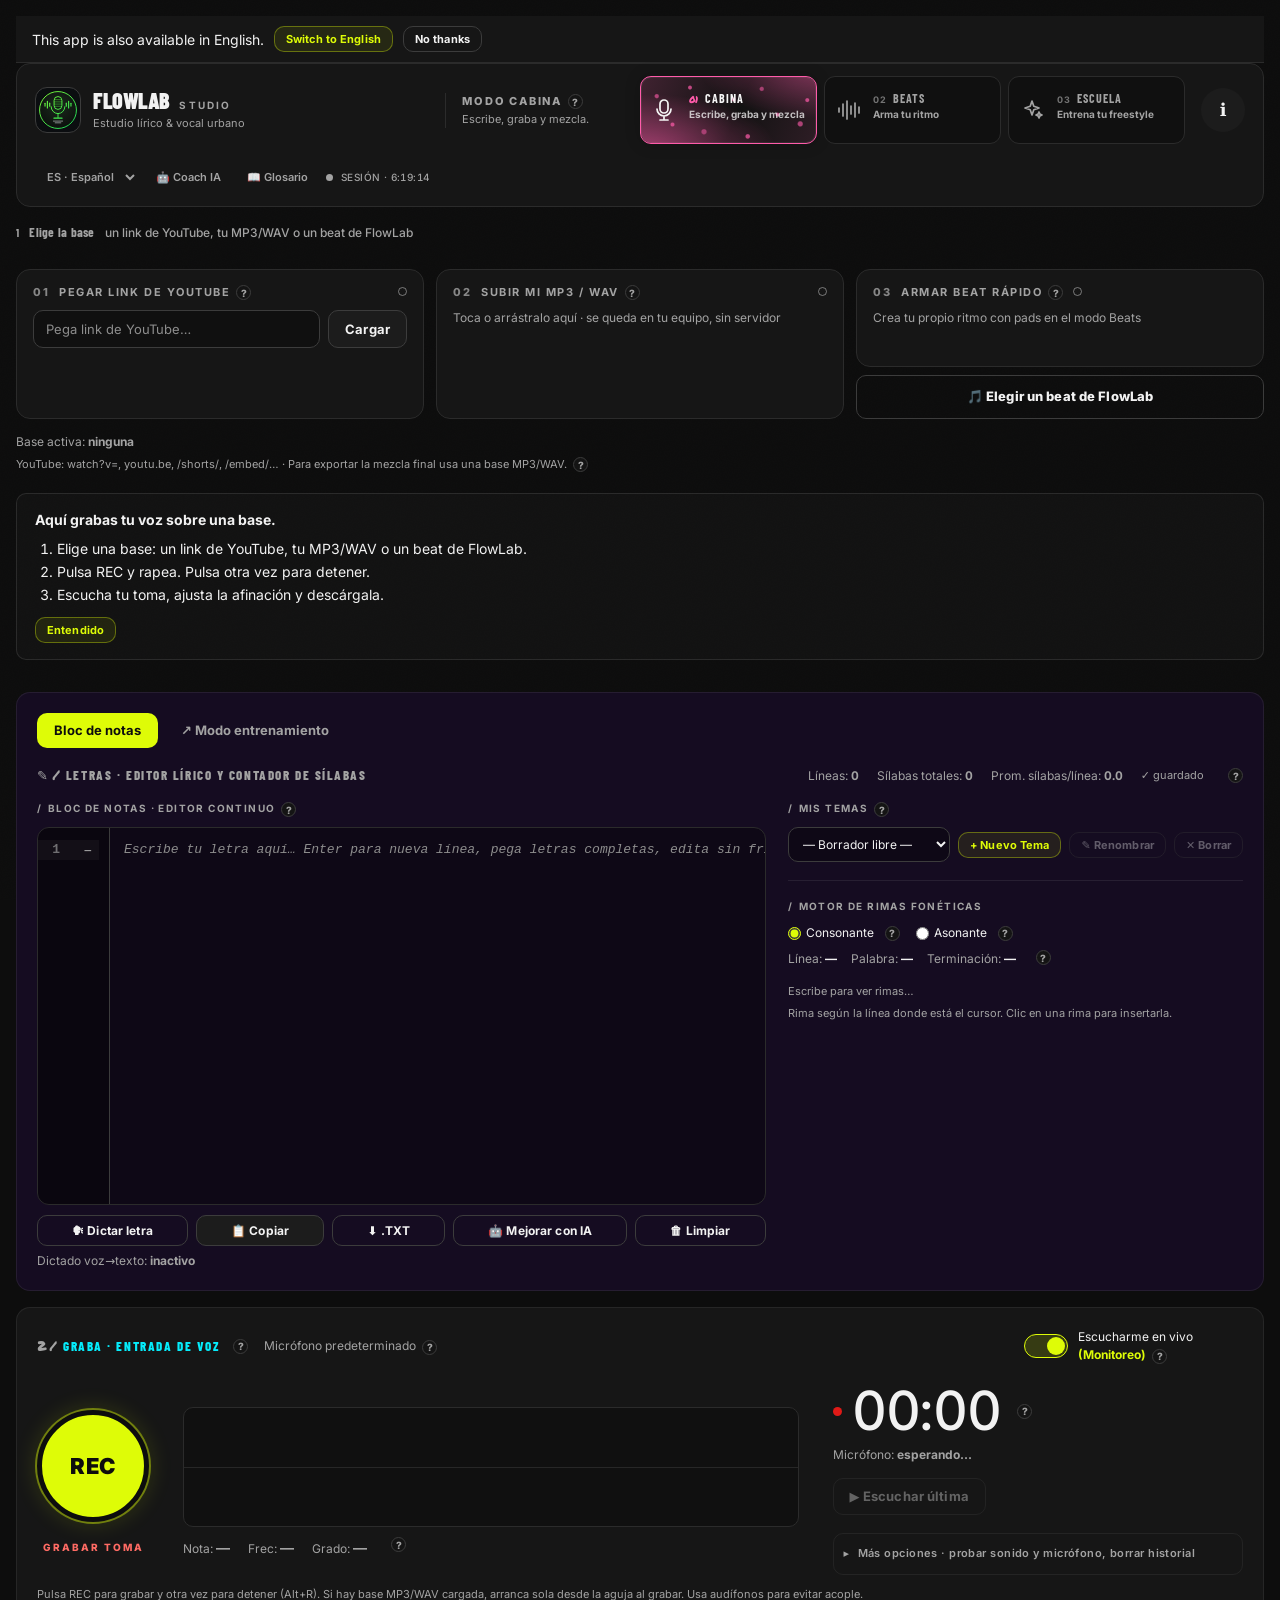
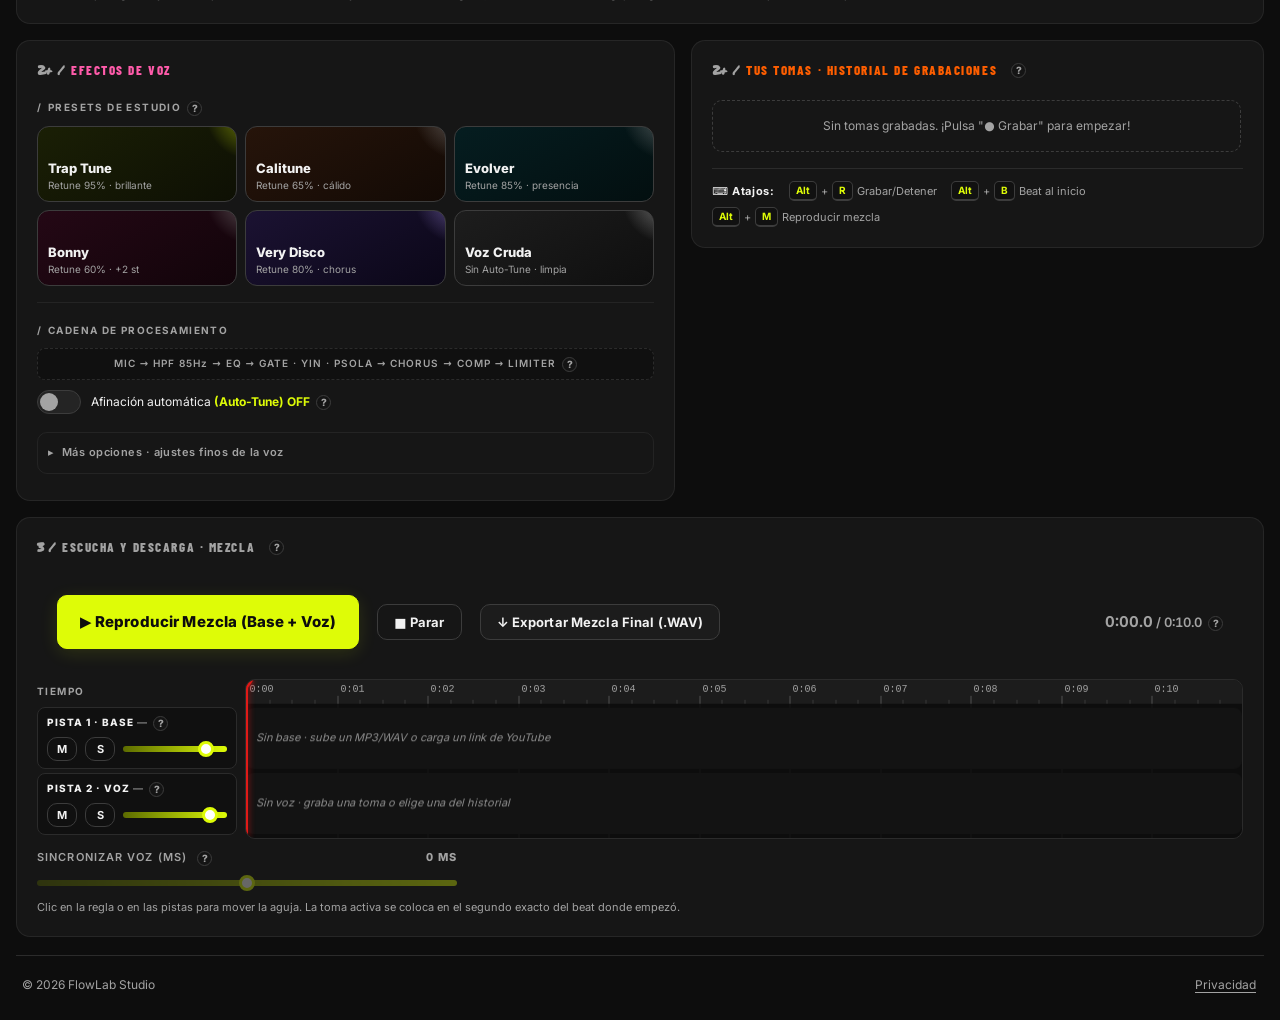
==== commit 3d56c8bd: "mis cambios de cabina y loader" ====
--- a/public/index.html
+++ b/public/index.html
@@ -3,7 +3,7 @@
 <head>
 <meta charset="UTF-8">
 <meta name="viewport" content="width=device-width, initial-scale=1.0">
-<meta http-equiv="Content-Security-Policy" content="default-src 'self'; script-src 'self' https://www.youtube.com https://www.gstatic.com https://www.google.com/recaptcha/ https://www.gstatic.com/recaptcha/; frame-src https://www.youtube.com https://www.google.com/recaptcha/ https://recaptcha.google.com/recaptcha/; connect-src 'self' https://api.datamuse.com https://content-firebaseappcheck.googleapis.com https://firebasevertexai.googleapis.com https://www.google.com/recaptcha/; img-src 'self'; style-src 'self' 'unsafe-inline'; worker-src 'self'; manifest-src 'self'; object-src 'none'; base-uri 'self'; form-action 'none'">
+<meta http-equiv="Content-Security-Policy" content="default-src 'self'; script-src 'self' https://www.youtube.com https://www.gstatic.com https://www.google.com/recaptcha/ https://www.gstatic.com/recaptcha/; frame-src https://www.youtube.com https://www.google.com/recaptcha/ https://recaptcha.google.com/recaptcha/; connect-src 'self' https://api.datamuse.com https://content-firebaseappcheck.googleapis.com https://firebasevertexai.googleapis.com https://www.google.com/recaptcha/; img-src 'self' data:; style-src 'self' 'unsafe-inline'; worker-src 'self'; manifest-src 'self'; object-src 'none'; base-uri 'self'; form-action 'none'">
 <meta name="referrer" content="strict-origin-when-cross-origin">
 <title>FlowLab Studio · Estudio Lírico y Vocal Urbano</title>
 <link rel="icon" href="favicon.ico" sizes="48x48">
@@ -11,6 +11,10 @@
 <link rel="apple-touch-icon" href="apple-touch-icon.png">
 <link rel="manifest" href="manifest.json">
 <link rel="preload" href="assets/fonts/inter-latin-wght.woff2" as="font" type="font/woff2" crossorigin>
+<link rel="preload" href="assets/fonts/barlow-condensed-700-latin.woff2" as="font" type="font/woff2" crossorigin>
+<link rel="preload" href="assets/fonts/barlow-condensed-800-latin.woff2" as="font" type="font/woff2" crossorigin>
+<link rel="preload" href="assets/fonts/barlow-condensed-900-latin.woff2" as="font" type="font/woff2" crossorigin>
+<link rel="preload" href="assets/fonts/permanent-marker-latin.woff2" as="font" type="font/woff2" crossorigin>
 <meta name="theme-color" content="#DEFC07">
 <meta name="mobile-web-app-capable" content="yes">
 <meta name="apple-mobile-web-app-capable" content="yes">
@@ -45,10 +49,36 @@
   "image": "https://flowlab-studio.pages.dev/assets/og-image.png"
 }
 </script>
-<link rel="stylesheet" href="styles.css">
-<link rel="stylesheet" href="tema-elite.css">
+<link rel="stylesheet" href="css/styles.css">
+<style>
+.app-loader{position:fixed;inset:0;z-index:9999;display:flex;flex-direction:column;align-items:center;justify-content:center;gap:18px;background:#070707;overflow:hidden;transition:opacity .7s ease,visibility .7s}
+.app-loader.is-done{opacity:0;visibility:hidden}
+.app-loader::before{content:"";position:absolute;inset:-20%;background:radial-gradient(circle at 50% 45%,rgba(222,252,7,.18),transparent 55%);animation:ld-glow 3s ease-in-out infinite}
+.ld-img{position:relative;width:min(78vw,520px);height:auto;border-radius:14px;box-shadow:0 0 40px rgba(222,252,7,.25);animation:ld-pulse 2.4s ease-in-out infinite}
+.ld-bars{position:relative;display:flex;align-items:flex-end;gap:5px;height:34px}
+.ld-bars i{width:5px;height:8px;background:#DEFC07;border-radius:3px;animation:ld-bar 1s ease-in-out infinite}
+.ld-bars i:nth-child(3n+2){background:#00e5ff}
+.ld-bars i:nth-child(3n){background:#ff2bd6}
+.ld-bars i:nth-child(odd){animation-delay:.15s}
+.ld-track{position:relative;width:min(60vw,320px);height:3px;background:#1d1d1d;border-radius:3px;overflow:hidden}
+.ld-track b{display:block;height:100%;width:0;background:linear-gradient(90deg,#DEFC07,#00e5ff,#ff2bd6);animation:ld-fill 2.6s ease forwards}
+.ld-msg{position:relative;margin:0;font:600 13px/1 Inter,system-ui,sans-serif;letter-spacing:.14em;color:#DEFC07;text-transform:uppercase}
+.ld-sub{position:relative;margin:0;font:400 12px/1.4 Inter,system-ui,sans-serif;color:#9a9a9a}
+@keyframes ld-pulse{0%,100%{transform:scale(1);filter:brightness(1)}50%{transform:scale(1.03);filter:brightness(1.15)}}
+@keyframes ld-glow{0%,100%{opacity:.6}50%{opacity:1}}
+@keyframes ld-bar{0%,100%{height:8px}50%{height:34px}}
+@keyframes ld-fill{to{width:100%}}
+@media (prefers-reduced-motion:reduce){.app-loader *,.app-loader::before{animation:none!important}}
+</style>
 </head>
 <body>
+<div id="appLoader" class="app-loader" role="status" aria-live="polite" aria-label="Cargando FlowLab Studio" aria-hidden="false">
+  <img class="ld-img" src="assets/loader-flowlab.png" alt="FlowLab Studio" width="520">
+  <div class="ld-bars" aria-hidden="true"><i></i><i></i><i></i><i></i><i></i><i></i><i></i></div>
+  <div class="ld-track"><b></b></div>
+  <p class="ld-msg" id="loaderMsg">Cargando motor de audio…</p>
+  <p class="ld-sub">Usa audífonos para evitar eco en tu grabación</p>
+</div>
 <a class="skip-link" href="#app">Saltar al contenido</a>
 
 <header class="topbar">
@@ -66,9 +96,18 @@
   </div>
 
   <nav class="modes" role="tablist" aria-label="Modos de FlowLab">
-    <button type="button" role="tab" id="tab-cabina" class="mode-tab on" data-mode-tab="cabina" aria-selected="true" aria-controls="mode-cabina"><i>01</i>Cabina</button>
-    <button type="button" role="tab" id="tab-beats" class="mode-tab" data-mode-tab="beats" aria-selected="false" aria-controls="mode-beats" tabindex="-1"><i>02</i>Beats</button>
-    <button type="button" role="tab" id="tab-escuela" class="mode-tab" data-mode-tab="escuela" aria-selected="false" aria-controls="mode-escuela" tabindex="-1"><i>03</i>Escuela</button>
+    <button type="button" role="tab" id="tab-cabina" class="mode-tab on" data-mode-tab="cabina" aria-selected="true" aria-controls="mode-cabina" tabindex="0">
+      <svg class="mode-tab-icon" viewBox="0 0 24 24" aria-hidden="true"><rect x="8" y="2" width="8" height="13" rx="4"></rect><path d="M5 11a7 7 0 0 0 14 0M12 18v4m-4 0h8"></path></svg>
+      <span class="mode-tab-copy"><span class="mode-tab-heading"><i>01</i><b>Cabina</b></span><small>Escribe, graba y mezcla</small></span>
+    </button>
+    <button type="button" role="tab" id="tab-beats" class="mode-tab" data-mode-tab="beats" aria-selected="false" aria-controls="mode-beats" tabindex="-1">
+      <svg class="mode-tab-icon" viewBox="0 0 24 24" aria-hidden="true"><path d="M3 10v4m4-8v12m4-15v18m4-13v8m4-11v14m4-10v6"></path></svg>
+      <span class="mode-tab-copy"><span class="mode-tab-heading"><i>02</i><b>Beats</b></span><small>Arma tu ritmo</small></span>
+    </button>
+    <button type="button" role="tab" id="tab-escuela" class="mode-tab" data-mode-tab="escuela" aria-selected="false" aria-controls="mode-escuela" tabindex="-1">
+      <svg class="mode-tab-icon" viewBox="0 0 24 24" aria-hidden="true"><path d="m12 3 1.8 5.2L19 10l-5.2 1.8L12 17l-1.8-5.2L5 10l5.2-1.8L12 3Z"></path><path d="m19 14 .9 2.1L22 17l-2.1.9L19 20l-.9-2.1L16 17l2.1-.9L19 14Z"></path></svg>
+      <span class="mode-tab-copy"><span class="mode-tab-heading"><i>03</i><b>Escuela</b></span><small>Entrena tu freestyle</small></span>
+    </button>
   </nav>
     <button type="button" id="modeInfo" class="mode-info" aria-label="Ver cómo funciona este modo" title="¿Cómo funciona este modo?" aria-expanded="false">ℹ️</button>
 
@@ -90,14 +129,6 @@
 
 <main class="app" id="app">
 
-  <!-- ============ PORTADA (imagen hecha con Google Flow) ============ -->
-  <section class="hero-strip" data-show-in="cabina" aria-label="FlowLab Studio">
-    <div class="hero-txt"><h2>Rapea. Graba. Mejora.</h2><p>Tu estudio de freestyle con Coach de IA que piensa en tu dispositivo.</p></div>
-  </section>
-
-  <section class="hero-strip hero-beats" data-show-in="beats" aria-label="Beats"><div class="hero-txt"><h2>Arma tu beat</h2><p>Pads, secuenciador y bases de varios géneros.</p></div></section>
-  <section class="hero-strip hero-escuela" data-show-in="escuela" aria-label="Escuela"><div class="hero-txt"><h2>Entrena tu flow</h2><p>De cero a máximo: retos rápidos con rimas, palabras y batallas.</p></div></section>
-
   <!-- ============ BASE · las tres formas de poner el beat (Cabina y Escuela) ============ -->
   <section class="base-bar" id="panel-beat" data-show-in="cabina beats escuela" aria-label="Base: el beat de fondo">
     <h2 class="step-title"><span class="num">1</span> Elige la base <small>un link de YouTube, tu MP3/WAV o un beat de FlowLab</small></h2>
@@ -147,7 +178,7 @@
   </section>
 
   <!-- ============ MODO CABINA ============ -->
-  <div class="mode-pane" id="mode-cabina" data-mode="cabina" role="tabpanel" aria-labelledby="tab-cabina">
+  <div class="mode-pane" id="mode-cabina" data-mode="cabina" role="tabpanel" aria-labelledby="tab-cabina" aria-hidden="false">
     <div class="audio-banner" data-audio-banner role="status" aria-live="polite">
       <span>🔊 <b>Toca para activar el sonido.</b> Si no oyes nada: quita el <b>modo silencio</b> del celular (interruptor al costado) y sube el volumen.</span>
     </div>
@@ -478,7 +509,7 @@
   </div>
 
   <!-- ============ MODO BEATS · Creador de beats (Mejoras 3 · Parte 2) ============ -->
-  <div class="mode-pane hidden" id="mode-beats" data-mode="beats" role="tabpanel" aria-labelledby="tab-beats">
+  <div class="mode-pane hidden" id="mode-beats" data-mode="beats" role="tabpanel" aria-labelledby="tab-beats" aria-hidden="true">
     <div class="audio-banner" data-audio-banner role="status" aria-live="polite">
       <span>🔊 <b>Toca para activar el sonido.</b> Si no oyes nada: quita el <b>modo silencio</b> del celular (interruptor al costado) y sube el volumen.</span>
     </div>
@@ -623,7 +654,7 @@
   </div>
 
   <!-- ============ MODO ESCUELA ============ -->
-  <div class="mode-pane hidden" id="mode-escuela" data-mode="escuela" role="tabpanel" aria-labelledby="tab-escuela">
+  <div class="mode-pane hidden" id="mode-escuela" data-mode="escuela" role="tabpanel" aria-labelledby="tab-escuela" aria-hidden="true">
     <section class="panel panel-school">
       <div class="block school" id="school">
         <div class="school-head">
@@ -754,7 +785,7 @@
                 <div id="gymFeedback" class="gym-feedback"></div>
                 <div class="relampago hidden" id="relampago">
                   <div class="rl-row">
-                    <input id="rlInput" type="text" placeholder="🎤 Di tus rimas en voz alta (o escríbelas + Enter)…" autocomplete="off" maxlength="24" spellcheck="false">
+                    <input id="rlInput" type="text" placeholder="Escribe una rima y pulsa Enter…" autocomplete="off" maxlength="24" spellcheck="false">
                     <button type="button" id="rlSkip" class="btn btn-ghost btn-small">⟳ Otra</button>
                   </div>
                   <div id="rlFound" class="rl-found"></div>
@@ -771,7 +802,6 @@
               <div class="gym-meta">Compás <b id="barCount">0</b> · Tiempo <b id="beatCount">0</b> · <span id="gymBpmLabel">90 BPM</span> · Consignas <b id="promptCount">0</b> <span id="voiceMeter"></span></div>
               <div class="beat-now" id="beatNowRow">
                 <span id="beatNow" role="status" aria-live="polite">Beat: se elige al empezar</span>
-                <label class="beat-pick">Base: <select id="baseConcreta" aria-label="Elegir una base de FlowLab para el juego"><option value="">🎲 Aleatoria</option></select></label>
                 <button type="button" id="beatNext" class="btn btn-ghost btn-small">🔀 Otro beat</button>
               </div>
               <div id="sessionResult" class="session-result hidden"></div>
@@ -806,23 +836,17 @@
   <nav aria-label="Enlaces del pie"><a href="privacidad.html">Privacidad</a></nav>
 </footer>
 
-<script src="freestyle-data.js"></script>
-<script src="i18n.js"></script>
-<script src="app.js"></script>
-<script src="freestyle-school.js"></script>
-<script src="cabina.js"></script>
-<script src="beats.js"></script>
+<script src="js/loader.js"></script>
+<script src="js/freestyle-data.js"></script>
+<script src="js/i18n.js"></script>
+<script src="js/app.js"></script>
+<script src="js/freestyle-school.js"></script>
+<script src="js/cabina.js"></script>
+<script src="js/beats.js"></script>
 <div id="updateBar" class="update-bar hidden" role="status" aria-live="polite"><span class="ub-msg">Hay una versión nueva de FlowLab.</span> <button type="button" class="btn btn-neon btn-small" data-update-go>Actualizar</button> <button type="button" class="btn btn-ghost btn-small" data-update-later aria-label="Ahora no">Después</button></div>
-<script src="help.js"></script>
-<script src="glosario.js"></script>
-<script type="module" src="ai-coach.js"></script>
-<script src="burbuja-ia.js" defer></script>
-<script src="graffiti.js" defer></script>
-<script src="feedback.js" defer></script>
-<script src="inicio.js" defer></script>
-<script src="escuela-ia.js" defer></script>
-<script src="editor-voz.js" defer></script>
-<script src="rapear-imagenes.js" defer></script>
-<script src="pwa.js"></script>
+<script src="js/help.js"></script>
+<script src="js/glosario.js"></script>
+<script type="module" src="js/ai-coach.js"></script>
+<script src="js/pwa.js"></script>
 </body>
 </html>
--- a/public/css/styles.css
+++ b/public/css/styles.css
@@ -0,0 +1,1117 @@
+/* =====================================================================
+   FlowLab Studio · styles.css  —  nuevo look (Mejoras 3 · Parte 1)
+   Basado en el diseño de Figma (referencia-figma/). Todo el color y la forma salen de
+   las variables de :root: para cambiar el estilo, cambia SOLO esos valores.
+   ===================================================================== */
+@font-face{font-family:"Inter";src:url("../assets/fonts/inter-latin-wght.woff2") format("woff2");font-weight:100 900;font-style:normal;font-display:swap}
+@font-face{font-family:"Barlow Condensed";src:url("../assets/fonts/barlow-condensed-700-latin.woff2") format("woff2");font-weight:700;font-style:normal;font-display:swap}
+@font-face{font-family:"Barlow Condensed";src:url("../assets/fonts/barlow-condensed-800-latin.woff2") format("woff2");font-weight:800;font-style:normal;font-display:swap}
+@font-face{font-family:"Barlow Condensed";src:url("../assets/fonts/barlow-condensed-900-latin.woff2") format("woff2");font-weight:900;font-style:normal;font-display:swap}
+@font-face{font-family:"Permanent Marker";src:url("../assets/fonts/permanent-marker-latin.woff2") format("woff2");font-weight:400;font-style:normal;font-display:swap}
+
+:root{
+  /* superficies */
+  --bg:#0D0D0D; --surface:#161616; --surface-2:#1C1C1C; --surface-3:#242424;
+  --violet:#150C21; --violet-2:#181536;
+  --line:#2B2B2B; --line-2:#3C3C3C;
+  /* texto */
+  --txt:#F2F2F2; --muted:#A3A3A3; --on-accent:#0D0D0D;
+  /* acentos (colores muestreados de las imágenes de Figma) */
+  --lime:#DEFC07; --cyan:#05ECFB; --magenta:#F20479; --orange:#FE5E00; --red:#E01A17; --green:#4ADE38;
+  /* versiones para TEXTO sobre fondo oscuro (cumplen el contraste 4,5:1) */
+  --magenta-ink:#FF5BAA; --red-ink:#FF6B64; --orange-ink:#FF8F4D;
+  /* forma */
+  --radius:14px; --radius-sm:10px;
+  --font:"Inter","Segoe UI",system-ui,-apple-system,Roboto,Arial,sans-serif;
+  --font-display:"Barlow Condensed","Arial Narrow",var(--font);
+  --font-tag:"Permanent Marker",var(--font);
+  /* nombres de antes: siguen funcionando y apuntan a los colores nuevos */
+  --neon:var(--lime); --forest:#5C6B00; --gold:var(--orange); --gold2:var(--orange-ink);
+  --panel:var(--surface); --panel2:var(--surface-2); --bg2:var(--surface);
+  --glow-neon:0 0 14px rgba(222,252,7,.28); --glow-gold:0 0 14px rgba(254,94,0,.3);
+}
+
+*{box-sizing:border-box;margin:0;padding:0}
+html,body{min-height:100%}
+body{
+  background:
+    radial-gradient(900px 480px at 88% -8%, rgba(222,252,7,.05), transparent 62%),
+    radial-gradient(700px 420px at -5% 105%, rgba(5,236,251,.04), transparent 60%),
+    var(--bg);
+  color:var(--txt);font:14px/1.5 var(--font);padding:16px;-webkit-font-smoothing:antialiased;
+}
+button{font-family:inherit;cursor:pointer}
+input,select,textarea{font-family:inherit}
+button:focus-visible,a:focus-visible,summary:focus-visible{outline:2px solid var(--lime);outline-offset:2px}
+.hidden{display:none!important}
+.sr-only{position:absolute;width:1px;height:1px;overflow:hidden;clip:rect(0 0 0 0);white-space:nowrap}
+.skip-link{position:absolute;left:12px;top:-64px;z-index:10000;background:var(--lime);color:#000;padding:8px 14px;border-radius:8px;font-weight:800;text-decoration:none}
+.skip-link:focus{top:12px}
+
+/* ---------- Tipografía: etiquetas pequeñas en mayúsculas, títulos gruesos ---------- */
+h1{font-size:22px;font-weight:900;letter-spacing:-.02em;text-transform:uppercase;line-height:1}
+.h1-sub{font-size:10px;font-weight:700;letter-spacing:.22em;color:var(--muted);margin-left:6px}
+h3{font-size:11px;font-weight:700;letter-spacing:.14em;text-transform:uppercase;color:var(--muted);margin-bottom:10px}
+h3::before{content:"/";color:var(--lime);margin-right:.55em}
+.eyebrow{font-size:11px;font-weight:800;letter-spacing:.16em;text-transform:uppercase;color:var(--lime);display:flex;align-items:center;gap:8px;margin:0}
+.eyebrow .num{color:var(--muted);font-weight:700}
+.eyebrow .num::after{content:" /"}
+.eyebrow.cyan{color:var(--cyan)} .eyebrow.magenta{color:var(--magenta-ink)} .eyebrow.orange{color:var(--orange)}
+.hint{color:var(--muted);font-size:11px;margin-top:6px;line-height:1.45}
+.lbl{display:block;font-size:11px;color:var(--muted);text-transform:uppercase;letter-spacing:.1em;margin:10px 0 4px;font-weight:600}
+.val{float:right;color:var(--lime);font-weight:800;font-variant-numeric:tabular-nums}
+
+/* ---------- Cabecera: marca · modo actual · modos · estado ---------- */
+.topbar{
+  display:grid;grid-template-columns:auto minmax(0,1fr) auto auto;align-items:center;gap:16px;
+  background:var(--surface);border:1px solid var(--line);border-radius:var(--radius);
+  padding:12px 18px;margin:0 auto 16px;max-width:1440px;
+}
+.brand{display:flex;gap:12px;align-items:center;min-width:0}
+.brand-mark{width:46px;height:46px;border-radius:12px;display:grid;place-items:center;flex:0 0 auto;background:#0b0d10;border:1px solid var(--line-2)}
+.brand-mark img{display:block;width:40px;height:40px}
+.brand p{color:var(--muted);font-size:11px;margin-top:4px}
+.mode-now{display:flex;flex-direction:column;gap:2px;border-left:1px solid var(--line);padding-left:16px;min-width:0}
+.mode-now b{font-size:11px;letter-spacing:.16em;color:var(--lime);font-weight:800}
+.mode-now small{font-size:11px;color:var(--muted)}
+.modes{display:grid;grid-template-columns:repeat(3,minmax(112px,1fr));gap:7px;min-width:0}
+.mode-tab{
+  display:grid;grid-template-columns:28px minmax(0,1fr);align-items:center;gap:0 9px;min-width:0;min-height:68px;padding:9px 11px;
+  text-align:left;border:1px solid var(--line);border-radius:11px;background:#101010;color:var(--muted);
+  font:700 12px/1.2 var(--font);transition:background .15s,color .15s,border-color .15s,box-shadow .15s;
+}
+.mode-tab-icon{grid-row:1/3;width:24px;height:24px;fill:none;stroke:currentColor;stroke-width:1.7;stroke-linecap:round;stroke-linejoin:round}
+.mode-tab-copy{display:grid;gap:3px;min-width:0}
+.mode-tab-heading{display:flex;align-items:baseline;gap:7px}
+.mode-tab-heading i{font-style:normal;font-size:9px;letter-spacing:.08em;opacity:.68}
+.mode-tab-heading b{font-family:var(--font-display);font-size:12px;letter-spacing:.08em;text-transform:uppercase}
+.mode-tab-copy small{color:var(--muted);font-size:10px;line-height:1.25;letter-spacing:0;text-transform:none}
+.mode-tab:hover{color:var(--txt);border-color:var(--line-2)}
+.mode-tab.on{background:rgba(222,252,7,.07);color:#DEFC07;border-color:#DEFC07;box-shadow:0 0 14px rgba(222,252,7,.24),inset 0 0 0 1px rgba(222,252,7,.2)}
+.mode-tab.on .mode-tab-copy small{color:#DEFC07}
+.status-strip{display:flex;align-items:center;gap:10px;color:var(--muted);font-size:11px;letter-spacing:.12em;text-transform:uppercase;font-weight:600}
+.status-text b{color:var(--txt);font-variant-numeric:tabular-nums;letter-spacing:.04em}
+.live-dot{display:inline-block;width:7px;height:7px;border-radius:50%;background:var(--lime);margin-right:8px;box-shadow:0 0 8px var(--lime);vertical-align:middle}
+.rec-pill{border:0;border-radius:20px;padding:5px 12px;background:var(--red);color:#fff;font:800 11px/1 var(--font);letter-spacing:.1em;animation:recBlink 1.2s infinite}
+.rec-pill b{font-variant-numeric:tabular-nums}
+@keyframes recBlink{50%{opacity:.62}}
+.social-link{display:inline-grid;place-items:center;width:34px;height:34px;border-radius:50%;border:1px solid var(--line-2);color:var(--txt);background:transparent;transition:.15s}
+.social-link:hover,.social-link:focus-visible{border-color:var(--lime);color:var(--lime);outline:none}
+.install-btn{padding:5px 12px;border-radius:20px;font:700 11px/1 var(--font);letter-spacing:.06em;background:transparent;color:var(--lime);border:1px solid rgba(222,252,7,.5);transition:.15s;text-transform:none}
+.install-btn:hover,.install-btn:focus-visible{background:var(--lime);color:var(--on-accent);outline:none}
+.install-btn:disabled{opacity:.5;cursor:wait}
+
+/* ---------- Estructura de la página ---------- */
+.app{max-width:1440px;margin:0 auto;display:flex;flex-direction:column;gap:16px}
+.mode-pane{display:flex;flex-direction:column;gap:16px;min-width:0}
+.mode-pane.is-entering{animation:modePaneEnter .3s ease both}
+@keyframes modePaneEnter{from{opacity:0;transform:translateY(8px)}to{opacity:1;transform:translateY(0)}}
+.app-loader.mode-transition{transition:opacity .15s ease,visibility .15s ease}
+.app-loader[aria-hidden="true"]{pointer-events:none}
+.panel{background:var(--surface);border:1px solid var(--line);border-radius:var(--radius);padding:20px;min-width:0}
+.panel-head{display:flex;align-items:center;justify-content:space-between;gap:12px 16px;flex-wrap:wrap;margin-bottom:16px}
+.block{margin-bottom:20px;padding-bottom:16px;border-bottom:1px solid var(--line)}
+.block:last-child{border-bottom:none;margin-bottom:0;padding-bottom:0}
+.row{display:flex;gap:8px;margin:8px 0}
+.row>*{flex:1}
+
+/* ---------- Botones ---------- */
+.btn{border:1px solid transparent;border-radius:var(--radius-sm);padding:10px 16px;font:700 13px/1.1 var(--font);letter-spacing:.01em;color:var(--on-accent);background:var(--lime);transition:filter .15s,transform .05s,border-color .15s,color .15s}
+.btn:hover:not(:disabled){filter:brightness(1.08)}
+.btn:active:not(:disabled){transform:translateY(1px)}
+.btn:disabled{opacity:.35;cursor:not-allowed}
+.btn-neon{background:var(--lime)}
+.btn-gold{background:var(--orange)}
+.btn-cyan{background:var(--cyan)}
+.btn-ghost{background:transparent;color:var(--txt);border-color:var(--line-2)}
+.btn-ghost:hover:not(:disabled){border-color:var(--lime);color:var(--lime);filter:none}
+.btn-danger{background:#2A1010;color:var(--red-ink);border-color:rgba(224,26,23,.5)}
+.btn-danger:hover:not(:disabled){background:#3A1514;color:#FFB0AB}
+.btn-small{padding:6px 11px!important;font-size:11px!important}
+.btn-wide{width:100%;margin-top:10px}
+.btn.on{border-color:var(--lime);color:var(--lime)}
+.btn-link{background:none;border:0;color:var(--txt);font:600 13px/1 var(--font);padding:8px 10px;border-radius:8px}
+.btn-link:hover{color:var(--lime)}
+
+/* ---------- Campos ---------- */
+input[type=text],input[type=url],input[type=number],select,textarea{
+  width:100%;background:#101010;border:1px solid var(--line-2);color:var(--txt);
+  border-radius:var(--radius-sm);padding:10px 12px;font-size:13px;outline:none;
+}
+input:focus-visible,select:focus-visible,textarea:focus-visible{border-color:var(--lime);box-shadow:0 0 0 3px rgba(222,252,7,.16)}
+input::placeholder,textarea::placeholder{color:#8D8D8D;opacity:1}
+select{cursor:pointer}
+select option{background:#101010;color:var(--txt)}
+.chk{display:flex;gap:6px;align-items:center;cursor:pointer;color:var(--txt)}
+.chk input,.rhyme-type input{accent-color:var(--lime)}
+input[type=range]{-webkit-appearance:none;appearance:none;width:100%;height:6px;border-radius:3px;background:linear-gradient(90deg,var(--forest),var(--lime));outline:none;margin:4px 0 8px}
+input[type=range]::-webkit-slider-thumb{-webkit-appearance:none;width:16px;height:16px;border-radius:50%;background:#fff;border:3px solid var(--lime);cursor:pointer}
+input[type=range]::-moz-range-thumb{width:12px;height:12px;border-radius:50%;background:#fff;border:3px solid var(--lime);cursor:pointer}
+input[type=range]:focus-visible::-webkit-slider-thumb{box-shadow:0 0 0 4px rgba(222,252,7,.3)}
+input[type=range]:disabled{opacity:.35}
+.switch{display:flex;align-items:center;gap:10px;cursor:pointer;font-size:12px;color:var(--txt);user-select:none}
+.switch input{display:none}
+.slider-sw{flex:0 0 44px;height:24px;border-radius:24px;background:var(--surface-3);border:1px solid var(--line-2);position:relative;transition:.2s}
+.slider-sw::before{content:"";position:absolute;top:2px;left:2px;width:18px;height:18px;border-radius:50%;background:var(--muted);transition:.2s}
+.switch input:checked + .slider-sw{background:rgba(222,252,7,.16);border-color:var(--lime)}
+.switch input:checked + .slider-sw::before{transform:translateX(20px);background:var(--lime)}
+.switch input:focus-visible + .slider-sw{outline:2px solid var(--lime);outline-offset:2px}
+.sw-label b{color:var(--lime)}
+.monitor-row{margin:10px 0}
+
+/* =====================================================================
+   BASE · las tres formas de poner el beat
+   ===================================================================== */
+.base-bar{display:flex;flex-direction:column;gap:14px}
+.base-cards{display:grid;grid-template-columns:repeat(3,minmax(0,1fr));gap:12px}
+.base-card{
+  position:relative;display:flex;flex-direction:column;gap:10px;text-align:left;font:inherit;color:var(--txt);
+  background:var(--surface);border:1px solid var(--c);border-radius:var(--radius);padding:14px 16px;min-height:98px;transition:border-color .15s,box-shadow .15s,background .15s;
+}
+.bc-yt{--c:rgba(5,236,251,.5);--ink:var(--cyan);background:linear-gradient(180deg,rgba(5,236,251,.08),transparent 75%),var(--surface)}
+.bc-file{--c:rgba(242,4,121,.5);--ink:var(--magenta-ink);background:linear-gradient(180deg,rgba(242,4,121,.08),transparent 75%),var(--surface);padding:0}
+.bc-beat{--c:rgba(254,94,0,.5);--ink:var(--orange);background:linear-gradient(180deg,rgba(254,94,0,.08),transparent 75%),var(--surface);cursor:pointer}
+.bc-beat:hover,.bc-file:hover{border-color:var(--ink)}
+.base-card.on{border-color:var(--ink);box-shadow:0 0 0 1px var(--ink)}
+.bc-head{display:flex;align-items:center;gap:10px;font-size:11px;letter-spacing:.14em;text-transform:uppercase;font-weight:800;color:var(--ink)}
+.bc-head i{font-style:normal;opacity:.8}
+.bc-dot{margin-left:auto;width:9px;height:9px;border-radius:50%;border:1.5px solid var(--ink);opacity:.7}
+.base-card.on .bc-dot{background:var(--ink);box-shadow:0 0 10px var(--ink);opacity:1}
+.bc-body{display:flex;gap:8px}
+.bc-body input{min-width:0;flex:1}
+.drop-zone{display:flex;flex-direction:column;gap:10px;cursor:pointer;flex:1;padding:14px 16px;border-radius:var(--radius);min-height:98px;outline:none}
+.drop-zone:focus-visible{outline:2px solid var(--magenta-ink);outline-offset:-2px}
+.drop-zone.over{background:rgba(242,4,121,.14)}
+.dz-text{font-size:12px;color:var(--muted);line-height:1.4}
+.base-now{display:flex;gap:16px;align-items:flex-start;flex-wrap:wrap}
+.base-info{flex:1 1 280px;min-width:0}
+.base-label{font-size:12px;color:var(--muted)}
+.base-label b{color:var(--lime)}
+.yt-frame{position:relative;flex:0 0 auto;width:min(100%,380px);aspect-ratio:16/9;border-radius:var(--radius-sm);overflow:hidden;border:1px solid var(--line);background:#000}
+.yt-frame iframe{position:absolute;inset:0;width:100%;height:100%;border:0}
+.yt-frame #ytPlayer:empty::before{content:"Aquí se verá tu video de YouTube";position:absolute;inset:0;display:grid;place-items:center;color:var(--muted);font-size:12px;text-align:center;padding:12px}
+.yt-frame.off{display:none}
+
+/* =====================================================================
+   CABINA · línea de tiempo
+   ===================================================================== */
+.tl-transport{display:flex;gap:8px;flex-wrap:wrap;align-items:center;margin-bottom:12px}
+.tl-time{margin-left:auto;font-size:13px;color:var(--muted);font-variant-numeric:tabular-nums;font-weight:600}
+.tl-time b{color:var(--lime);font-size:15px}
+.tl-notice{margin-bottom:12px;padding:9px 12px;border-radius:var(--radius-sm);font-size:12px;line-height:1.45;color:#CFFBFF;background:rgba(5,236,251,.08);border:1px solid rgba(5,236,251,.35)}
+.tl-body{display:flex;gap:8px;align-items:flex-start}
+.tl-heads{flex:0 0 200px}
+.tl-ruler-head{height:24px;margin-bottom:4px;font-size:10px;letter-spacing:.14em;color:var(--muted);display:flex;align-items:center;font-weight:700}
+.tl-head{height:62px;margin-bottom:4px;padding:7px 9px;border-radius:8px;background:#101010;border:1px solid var(--line);display:flex;flex-direction:column;justify-content:space-between}
+.tl-name{font-size:10px;letter-spacing:.1em;color:var(--txt);font-weight:800;white-space:nowrap;overflow:hidden;text-overflow:ellipsis}
+.tl-src{color:var(--muted);font-weight:500;letter-spacing:0}
+.tl-ctrls{display:flex;gap:8px;align-items:center}
+.tl-ctrls input[type=range]{margin:0}
+.mute-btn{flex:0 0 auto;min-width:30px}
+.mute-btn.on{background:var(--red);color:#fff;border-color:var(--red)}
+.tl-canvas{flex:1;min-width:0;height:160px;border-radius:var(--radius-sm);border:1px solid var(--line);cursor:crosshair;touch-action:none;display:block}
+.tl-sync{max-width:420px}
+
+/* =====================================================================
+   CABINA · bloc de notas y modo entrenamiento
+   ===================================================================== */
+.panel-estimulo{background:var(--violet);border-color:#2B1D40}
+.est-tabs{display:flex;align-items:center;gap:6px;margin-bottom:18px;flex-wrap:wrap}
+.est-tab{border:1px solid transparent;background:transparent;color:var(--muted);padding:10px 16px;border-radius:var(--radius-sm);font:700 13px/1 var(--font);transition:.15s}
+.est-tab:hover{color:var(--txt)}
+.est-tab.on{background:var(--lime);color:var(--on-accent)}
+.est-spacer{flex:1}
+.est-type select{width:auto;min-width:150px;padding:8px 12px;background:rgba(255,255,255,.06);font-weight:600}
+
+.lyrics-head{display:flex;justify-content:space-between;align-items:center;gap:10px 24px;flex-wrap:wrap;margin-bottom:16px}
+.stats{display:flex;gap:6px 18px;flex-wrap:wrap;font-size:12px;color:var(--muted);align-items:center}
+.stat b{color:var(--lime);font-variant-numeric:tabular-nums}
+.save-state{font-size:11px;color:var(--muted)}
+.notes-grid{display:grid;grid-template-columns:minmax(0,1.6fr) minmax(300px,1fr);gap:22px;align-items:start}
+.notes-main .block,.notes-side .block{border-bottom:none;padding-bottom:0;margin-bottom:0}
+.themes-block{margin-bottom:18px;padding-bottom:18px;border-bottom:1px solid rgba(255,255,255,.08)}
+.themes-row{display:flex;gap:8px;align-items:center;flex-wrap:wrap}
+.theme-select{flex:1 1 160px;min-width:140px;background:rgba(0,0,0,.35);font-size:12px;padding:8px 10px}
+.themes-row .btn-small{flex:0 0 auto}
+.theme-limit-msg{margin-top:8px;font-size:12px;color:var(--orange-ink);background:rgba(254,94,0,.1);border:1px solid rgba(254,94,0,.4);border-radius:8px;padding:8px 10px;line-height:1.4}
+
+.editor-wrap{display:flex;border:1px solid var(--line-2);border-radius:12px;overflow:hidden;background:rgba(0,0,0,.35);height:clamp(260px,42vh,440px)}
+.line-gutter{flex:0 0 72px;background:rgba(0,0,0,.3);border-right:1px solid var(--line-2);overflow:hidden;position:relative;font-family:"Consolas","Monaco",monospace}
+.gutter-inner{padding:12px 0 60px;text-align:right;padding-right:10px;font-size:13px;line-height:1.5;color:var(--muted);user-select:none}
+.gutter-line{display:flex;justify-content:space-between;align-items:center;padding:0 8px 0 4px;height:1.5em;gap:4px}
+.gutter-line .ln{color:var(--muted);font-weight:600;opacity:.65;min-width:18px;text-align:right}
+.gutter-line .sc{color:var(--orange-ink);font-size:11px;font-weight:700;min-width:24px;text-align:right}
+.gutter-line.active .ln,.gutter-line.active .sc{color:var(--lime)}
+.gutter-line.active{background:rgba(222,252,7,.07)}
+.main-textarea{flex:1;resize:none;border:none;outline:none;background:transparent;color:var(--txt);font-family:"Consolas","Monaco",monospace;font-size:13px;line-height:1.5;padding:12px 14px;overflow:auto;white-space:pre;caret-color:var(--lime);border-radius:0}
+.main-textarea::placeholder{font-style:italic}
+.main-textarea:focus-visible{box-shadow:inset 0 0 0 1px rgba(222,252,7,.3)}
+.editor-actions{display:flex;gap:8px;margin-top:10px;flex-wrap:wrap}
+.editor-actions .btn{flex:1 1 auto;font-size:12px;padding:8px 12px}
+.mic-status{font-size:12px;color:var(--muted);margin-top:8px}
+.mic-status b{color:var(--lime)}
+.mic-status.err b,.stt.err b{color:var(--red-ink)}
+.mic-status.rec b{color:var(--red-ink)}
+.stt{margin-top:6px}
+.stt b{color:var(--orange-ink)}
+.stt.live b{color:var(--lime)}
+
+.rhyme-type{display:flex;gap:16px;font-size:12px;margin-bottom:8px}
+.rhyme-type label{display:flex;gap:5px;align-items:center;cursor:pointer}
+.rhyme-info{display:flex;gap:6px 14px;flex-wrap:wrap;font-size:12px;color:var(--muted);margin-bottom:10px}
+.rhyme-info b{color:var(--txt)}
+.chips{display:flex;flex-wrap:wrap;gap:6px;max-height:150px;overflow-y:auto}
+.chip{border:1px solid var(--forest);background:rgba(222,252,7,.07);color:var(--lime);border-radius:20px;padding:5px 12px;font-size:12px;font-weight:600;transition:.15s}
+.chip:hover{background:var(--lime);color:var(--on-accent)}
+.chip.ass{border-color:rgba(254,94,0,.5);background:rgba(254,94,0,.08);color:var(--orange-ink)}
+.chip.ass:hover{background:var(--orange);color:var(--on-accent)}
+
+/* Modo entrenamiento: la palabra grande */
+.stim{padding:6px 2px 2px}
+.stim-label{font-size:11px;letter-spacing:.14em;color:var(--muted);text-transform:uppercase;font-weight:600}
+.stim-label b{color:var(--txt);font-variant-numeric:tabular-nums}
+.stim-word{font-weight:900;color:var(--lime);letter-spacing:-.035em;line-height:.95;text-transform:uppercase;margin:24px 0 16px;overflow-wrap:anywhere}
+.stim-word.xl{font-size:clamp(52px,12vw,150px)}
+.stim-word.lg{font-size:clamp(40px,9vw,112px)}
+.stim-word.md{font-size:clamp(30px,6vw,72px);letter-spacing:-.025em;line-height:1.02}
+.stim-hint{font-size:16px;color:var(--txt)}
+.stim-foot{display:flex;justify-content:space-between;align-items:center;gap:12px;margin-top:28px;padding-top:14px;border-top:1px solid rgba(255,255,255,.1);flex-wrap:wrap}
+.stim-pairs{color:var(--muted);font-size:13px}
+.stim-pairs b{color:var(--txt);font-weight:600}
+
+/* =====================================================================
+   CABINA · entrada de voz (REC)
+   ===================================================================== */
+.mic-name{font-size:12px;color:var(--muted);margin-right:auto}
+.rec-deck{display:grid;grid-template-columns:auto minmax(0,1.5fr) minmax(230px,1fr);gap:28px;align-items:center}
+#viz{width:100%;height:120px;border-radius:var(--radius-sm);background:#101010;border:1px solid var(--line);display:block}
+.pitch-read{display:flex;gap:6px 18px;font-size:12px;color:var(--muted);margin-top:10px;flex-wrap:wrap}
+.pitch-read b{color:var(--cyan);font-size:14px;font-variant-numeric:tabular-nums}
+.deck-rec{display:flex;flex-direction:column;align-items:center;gap:14px;order:-1}
+.rec-btn{
+  width:112px;height:112px;border-radius:50%;border:5px solid #0D0D0D;color:#fff;font:900 22px/1 var(--font);letter-spacing:.04em;
+  background:radial-gradient(circle at 38% 30%,#FF4A43 0%,var(--red) 58%,#A30F0D 100%);
+  box-shadow:0 0 0 3px rgba(224,26,23,.55),0 0 0 10px rgba(224,26,23,.14),0 0 38px 6px rgba(224,26,23,.35);
+  transition:transform .1s,filter .15s;
+}
+.rec-btn:hover:not(:disabled){filter:brightness(1.1);transform:scale(1.03)}
+.rec-btn:active:not(:disabled){transform:scale(.97)}
+.rec-btn:disabled{cursor:default}
+.rec-btn:disabled:not(.live){opacity:.5}
+.rec-btn.live{animation:recPulse 1.3s infinite;font-size:15px;letter-spacing:.02em}
+.rec-btn:focus-visible{outline:3px solid #fff;outline-offset:4px}
+@keyframes recPulse{50%{box-shadow:0 0 0 3px rgba(224,26,23,.85),0 0 0 16px rgba(224,26,23,.12),0 0 56px 12px rgba(224,26,23,.5)}}
+.rec-caption{font-size:10px;letter-spacing:.2em;font-weight:800;color:var(--red-ink);text-transform:uppercase;text-align:center}
+.rec-time{display:flex;align-items:center;gap:10px}
+.rec-dot{width:9px;height:9px;border-radius:50%;background:var(--red);flex:0 0 auto}
+.rec-time b{font-size:clamp(34px,5vw,54px);font-weight:500;letter-spacing:-.02em;font-variant-numeric:tabular-nums;line-height:1}
+.deck-btns{display:flex;flex-wrap:wrap;gap:8px;margin-top:14px}
+
+.cabina-lower{display:grid;grid-template-columns:minmax(0,1.15fr) minmax(0,1fr);gap:16px;align-items:start}
+.fx-grid{display:grid;grid-template-columns:repeat(2,minmax(0,1fr));gap:0 20px}
+.fx-item{min-width:0}
+.hint-tight{margin-top:-4px;margin-bottom:4px}
+.chain{font-size:10px;letter-spacing:.1em;color:var(--lime);background:#101010;border:1px dashed var(--forest);border-radius:8px;padding:7px 9px;text-align:center;margin-bottom:8px;white-space:nowrap;overflow-x:auto;font-weight:600}
+
+/* Presets: tarjetas */
+.preset-cards{display:grid;grid-template-columns:repeat(3,minmax(0,1fr));gap:8px}
+.preset-card{position:relative;overflow:hidden;text-align:left;border-radius:12px;padding:12px 10px 10px;border:1px solid var(--line-2);color:var(--txt);min-height:76px;display:flex;flex-direction:column;justify-content:flex-end;gap:3px;transition:.18s;background:linear-gradient(150deg,var(--c1),var(--c2))}
+.preset-card::before{content:"";position:absolute;inset:auto -30% 55% auto;width:90px;height:90px;border-radius:50%;background:radial-gradient(circle,var(--glow),transparent 70%);opacity:.5;transition:.18s}
+.preset-card:hover{transform:translateY(-2px);border-color:var(--glow)}
+.preset-card:hover::before{opacity:.85}
+.preset-card.active{border-color:var(--glow);box-shadow:0 0 0 1px var(--glow),0 0 18px -2px var(--glow)}
+.preset-card.active::after{content:"● ACTIVO";position:absolute;top:7px;left:10px;font-size:9px;letter-spacing:.1em;color:var(--glow);font-weight:800}
+.pc-name{position:relative;font-weight:800;font-size:13px}
+.pc-desc{position:relative;font-size:10px;color:var(--muted)}
+.preset-card[data-preset=trap]{--c1:#1a1f05;--c2:#0e1004;--glow:var(--lime)}
+.preset-card[data-preset=calitune]{--c1:#26140a;--c2:#130a05;--glow:var(--orange-ink)}
+.preset-card[data-preset=evolver]{--c1:#051d20;--c2:#030f10;--glow:var(--cyan)}
+.preset-card[data-preset=bonny]{--c1:#240815;--c2:#12040a;--glow:var(--magenta-ink)}
+.preset-card[data-preset=disco]{--c1:#1b1232;--c2:#0b0718;--glow:#B39CFF}
+.preset-card[data-preset=raw]{--c1:#1d1d1d;--c2:#0f0f0f;--glow:#D4D4D4}
+
+/* Historial de tomas */
+.takes-list{display:flex;flex-direction:column;gap:10px;max-height:560px;overflow-y:auto;padding-right:2px}
+.take-card{background:var(--surface-2);border:1px solid var(--line);border-left:3px solid var(--orange);border-radius:var(--radius-sm);padding:10px 12px;transition:.15s}
+.take-card.active{border-left-color:var(--lime)}
+.take-card.playing{border-left-color:var(--cyan);box-shadow:0 0 0 1px rgba(5,236,251,.3)}
+.take-head{display:flex;justify-content:space-between;align-items:center;gap:8px;margin-bottom:8px;flex-wrap:wrap}
+.take-name{font-weight:800;font-size:13px;color:var(--txt)}
+.take-name em{font-style:normal;color:var(--lime);font-size:11px}
+.take-meta{font-size:11px;color:var(--muted)}
+.take-actions{display:flex;gap:6px;margin-bottom:8px}
+.take-actions .btn{flex:1;padding:6px 8px;font-size:12px;white-space:nowrap}
+.take-delay{background:#111;border:1px solid var(--line);border-radius:8px;padding:8px 10px;margin-top:6px}
+.take-delay label{display:flex;justify-content:space-between;font-size:10.5px;color:var(--muted);text-transform:uppercase;letter-spacing:.08em;margin:2px 0 3px}
+.take-delay label .val{float:none}
+.take-delay input[type=range]{width:100%;margin:0 0 6px}
+.take-delay input[type=range]:last-of-type{margin-bottom:0}
+.take-progress{height:3px;background:var(--surface-3);border-radius:2px;overflow:hidden;margin-top:8px}
+.take-progress .bar{height:100%;width:0%;background:var(--cyan);transition:width .1s linear}
+.take-empty{color:var(--muted);font-size:12px;text-align:center;padding:16px;border:1px dashed var(--line-2);border-radius:var(--radius-sm)}
+.shortcut-bar{display:flex;gap:6px 14px;align-items:center;flex-wrap:wrap;margin-top:16px;padding-top:12px;border-top:1px solid var(--line);font-size:11px;color:var(--muted)}
+.shortcut-title{color:var(--txt);font-weight:700;letter-spacing:.06em}
+.shortcut-item{display:inline-flex;gap:4px;align-items:center}
+.shortcut-item kbd{background:#111;border:1px solid var(--line-2);border-bottom-width:2px;border-radius:5px;padding:1px 6px;font-family:inherit;font-size:10px;color:var(--lime);font-weight:700}
+
+/* =====================================================================
+   MODO BEATS · Creador de beats (Parte 2). Colores de los instrumentos: variable --c de cada pad/fila
+   ===================================================================== */
+.panel-beats{padding:26px 26px 22px;background:linear-gradient(135deg,#1C0F07,var(--surface) 55%)}
+.bt-head{display:flex;align-items:flex-end;justify-content:space-between;gap:8px 24px;flex-wrap:wrap;margin-bottom:18px}
+.beats-title{font-size:clamp(26px,4.2vw,46px);font-weight:900;letter-spacing:-.03em;text-transform:uppercase;line-height:.95;margin:8px 0 0;color:var(--orange)}
+.bt-sub{color:var(--muted);font-size:12px;max-width:34ch}
+kbd{background:#111;border:1px solid var(--line-2);border-bottom-width:2px;border-radius:5px;padding:0 5px;font-family:inherit;font-size:10px;color:var(--lime);font-weight:700}
+
+.bt-transport{display:grid;grid-template-columns:auto minmax(150px,1.6fr) auto minmax(110px,1fr) minmax(130px,1fr) auto;gap:12px 18px;align-items:end;background:var(--surface-2);border:1px solid var(--line);border-radius:var(--radius);padding:14px 16px}
+.bt-field{min-width:0}
+.bt-field .lbl{margin-top:0}
+.bt-play{width:64px;height:64px;border-radius:16px;border:0;background:var(--lime);display:grid;place-items:center;transition:filter .15s,transform .05s}
+.bt-play:hover{filter:brightness(1.08)} .bt-play:active{transform:translateY(1px)}
+.bt-play-ico{width:0;height:0;border-style:solid;border-width:12px 0 12px 20px;border-color:transparent transparent transparent var(--on-accent);margin-left:5px}
+.bt-play.on{background:var(--red)}
+.bt-play.on .bt-play-ico{width:22px;height:22px;border:0;background:#fff;border-radius:3px;margin:0}
+.bt-name input,.bt-kit select,.bt-stepper input,.bt-mine-info input{width:100%;background:#101010;border:1px solid var(--line-2);border-radius:var(--radius-sm);color:var(--txt);font:700 15px/1.2 var(--font);padding:10px 12px;min-height:44px}
+.bt-name input:focus-visible,.bt-kit select:focus-visible,.bt-stepper input:focus-visible,.bt-mine-info input:focus-visible{outline:2px solid var(--lime);outline-offset:1px}
+.bt-stepper{display:flex;align-items:stretch;gap:6px}
+.bt-stepper input{width:76px;text-align:center;font-size:22px;font-weight:900;font-variant-numeric:tabular-nums;color:var(--lime);padding:6px 4px;-moz-appearance:textfield}
+.bt-stepper input::-webkit-outer-spin-button,.bt-stepper input::-webkit-inner-spin-button{-webkit-appearance:none;margin:0}
+.bt-pm{width:44px;min-height:44px;border-radius:var(--radius-sm);border:1px solid var(--line-2);background:#101010;color:var(--txt);font:800 22px/1 var(--font)}
+.bt-pm:hover{border-color:var(--lime);color:var(--lime)}
+.bt-swing input[type=range]{margin:12px 0 4px}
+.bt-seg{display:flex;border:1px solid var(--line-2);border-radius:var(--radius-sm);overflow:hidden}
+.bt-seg button{min-width:48px;min-height:44px;border:0;background:#101010;color:var(--muted);font:800 14px/1 var(--font)}
+.bt-seg button.on{background:var(--lime);color:var(--on-accent)}
+.bt-actions{display:flex;flex-wrap:wrap;gap:10px;align-items:center;margin:14px 0 22px}
+.bt-status{color:var(--lime);font-size:12px;font-weight:600;min-height:1em}
+
+.bt-main{display:grid;grid-template-columns:minmax(0,1fr) 280px;gap:18px;align-items:start;margin-bottom:22px}
+.bt-keys-hint{margin:-4px 0 12px}
+.bt-pads{display:grid;grid-template-columns:repeat(4,minmax(0,1fr));gap:12px}
+.bt-pad{--c:var(--lime);position:relative;display:flex;flex-direction:column;justify-content:flex-end;gap:2px;min-height:112px;padding:12px 14px;text-align:left;border-radius:var(--radius);border:1px solid color-mix(in srgb,var(--c) 45%,#000);background:linear-gradient(180deg,color-mix(in srgb,var(--c) 16%,#0D0D0D),color-mix(in srgb,var(--c) 6%,#0D0D0D));color:var(--txt);touch-action:manipulation;user-select:none;-webkit-user-select:none;-webkit-tap-highlight-color:transparent;transition:transform .05s,background .08s,box-shadow .08s}
+.bt-pad::after{content:"";position:absolute;left:14px;right:14px;bottom:0;height:3px;border-radius:3px 3px 0 0;background:var(--c);opacity:.7}
+.bt-pad-top{position:absolute;top:10px;left:12px;right:12px;display:flex;justify-content:space-between;align-items:center}
+.bt-pad-key{font-style:normal;font:800 11px/1 var(--font);color:color-mix(in srgb,var(--c) 55%,#fff);border:1px solid color-mix(in srgb,var(--c) 60%,#000);border-radius:6px;padding:4px 7px;background:rgba(0,0,0,.35)}
+.bt-pad-n{font-style:normal;font-size:10px;color:var(--muted);letter-spacing:.1em}
+.bt-pad-name{font-size:clamp(15px,1.7vw,21px);font-weight:900;letter-spacing:-.01em;text-transform:uppercase;line-height:1.05}
+.bt-pad-sub{font-size:10px;color:color-mix(in srgb,var(--c) 55%,#fff);letter-spacing:.08em;text-transform:uppercase;font-weight:700}
+.bt-pad:hover{border-color:var(--c)}
+.bt-pad:focus-visible{outline:2px solid var(--txt);outline-offset:2px}
+.bt-pad.hit,.bt-pad:active{transform:scale(.97);background:var(--c);box-shadow:0 0 26px color-mix(in srgb,var(--c) 55%,transparent)}
+.bt-pad.hit .bt-pad-name,.bt-pad:active .bt-pad-name,.bt-pad.hit .bt-pad-sub,.bt-pad:active .bt-pad-sub{color:#0D0D0D}
+.bt-pad.hit .bt-pad-key,.bt-pad:active .bt-pad-key{color:#0D0D0D;border-color:#0D0D0D}
+
+.bt-fx{background:linear-gradient(180deg,var(--violet-2),var(--violet));border:1px solid #2E2A5A;border-radius:var(--radius);padding:16px}
+.bt-fx .hint{margin:4px 0 6px}
+
+.bt-seq-block{margin-bottom:22px}
+.bt-seq-head{display:flex;align-items:center;justify-content:space-between;gap:12px;flex-wrap:wrap;margin-bottom:6px}
+.bt-seq-head h3{margin-bottom:0}
+.bt-add-wrap{position:relative}
+.bt-add-menu{position:absolute;right:0;top:calc(100% + 6px);z-index:30;min-width:210px;background:var(--surface-2);border:1px solid var(--line-2);border-radius:var(--radius-sm);padding:6px;box-shadow:0 14px 40px rgba(0,0,0,.6);display:flex;flex-direction:column;gap:2px}
+.bt-add-menu .hint{padding:8px}
+.bt-add-item{display:flex;align-items:center;gap:10px;width:100%;min-height:42px;padding:8px 10px;border:0;border-radius:8px;background:transparent;color:var(--txt);font:700 13px/1 var(--font);text-align:left}
+.bt-add-item:hover,.bt-add-item:focus-visible{background:var(--surface-3);outline:none}
+.bt-add-item em{margin-left:auto;font-style:normal;font-size:10px;color:var(--muted);letter-spacing:.08em;text-transform:uppercase}
+.bt-dot{width:10px;height:10px;border-radius:3px;background:var(--c,var(--lime));flex:0 0 auto;display:inline-block}
+
+.bt-seq-scroll{overflow-x:auto;overflow-y:hidden;padding-bottom:8px;margin-top:10px;border:1px solid var(--line);border-radius:var(--radius);background:#101010;-webkit-overflow-scrolling:touch}
+.bt-seq{--steps:16;min-width:calc(196px + var(--steps) * 38px);padding:10px 8px 6px 0}
+.bt-row{display:grid;grid-template-columns:196px minmax(0,1fr);align-items:stretch;margin-bottom:5px}
+.bt-row.off{opacity:.45}
+.bt-lab{position:sticky;left:0;z-index:2;background:#101010;padding:2px 10px 2px 12px;display:flex;flex-direction:column;gap:3px;justify-content:center;border-right:1px solid var(--line)}
+.bt-lab-name{display:flex;align-items:center;gap:8px;font-size:12px;text-transform:uppercase;letter-spacing:.04em;white-space:nowrap}
+.bt-lab-name b{font-weight:800;color:var(--txt)}
+.bt-lab-name em{font-style:normal;color:var(--muted);font-size:10px;margin-left:auto}
+.bt-lab-tools{display:flex;gap:4px;align-items:center}
+.bt-mini{min-width:28px;height:24px;padding:0 6px;border-radius:6px;border:1px solid var(--line-2);background:#161616;color:var(--muted);font:800 11px/1 var(--font)}
+.bt-mini:hover{color:var(--txt);border-color:var(--muted)}
+.bt-mini.on{background:var(--lime);color:var(--on-accent);border-color:var(--lime)}
+.bt-mini.solo.on{background:var(--cyan);border-color:var(--cyan)}
+.bt-mini.note.on{background:var(--magenta);border-color:var(--magenta);color:#fff}
+.bt-mini.del{margin-left:auto}
+.bt-mini.del:hover{color:var(--red-ink);border-color:var(--red)}
+.bt-vol{margin:2px 0 0!important;height:4px!important}
+.bt-cells{display:grid;grid-template-columns:repeat(var(--steps),minmax(0,1fr));gap:4px;padding-left:8px}
+.bt-row-head{margin-bottom:4px}
+.bt-num{text-align:center;font-size:10px;color:#9a9a9a;font-weight:700;letter-spacing:.04em;font-variant-numeric:tabular-nums}
+.bt-num.beat{color:var(--muted)}
+.bt-num.cur{color:var(--lime)}
+.bt-cell{--c:var(--lime);--lv:0;position:relative;min-height:42px;border:1px solid var(--line);border-radius:7px;background:#1A1A1A;overflow:hidden;padding:0;touch-action:manipulation;-webkit-tap-highlight-color:transparent}
+.bt-cell.beat{background:#212121}
+.bt-cell::before{content:"";position:absolute;left:0;right:0;bottom:0;height:calc(var(--lv) * 100%);background:var(--c);transition:height .08s}
+.bt-cell.on{border-color:var(--c)}
+.bt-cell:hover{border-color:var(--line-2)}
+.bt-cell.on:hover{border-color:#fff}
+.bt-cell.cur{outline:2px solid #fff;outline-offset:-2px}
+.bt-cell:focus-visible{outline:2px solid var(--txt);outline-offset:1px}
+.bt-cell[data-note]::after{content:attr(data-note);position:absolute;left:0;right:0;top:3px;text-align:center;font:800 9px/1 var(--font);color:#0D0D0D;text-transform:uppercase;letter-spacing:.02em}
+.bt-cell[data-note=""]::after{content:none}
+.bt-row.notes .bt-cell{border-style:dashed;border-color:var(--magenta)}
+.bt-row.notes .bt-cell[data-note]::after{font-size:11px;top:4px}
+
+.bt-track-block{margin-bottom:22px}
+.bt-track{--lab:168px;--pos:0;position:relative;margin-top:10px;border:1px solid var(--line);border-radius:var(--radius);background:#101010;padding:8px 8px 8px 0;overflow:hidden}
+.bt-wave-row,.bt-lane{display:grid;grid-template-columns:var(--lab) minmax(0,1fr);align-items:center}
+.bt-wave-lab{padding-left:12px;font-size:11px;font-weight:800;letter-spacing:.1em;text-transform:uppercase;color:var(--lime)}
+#btWave{display:block;width:100%;height:84px;border-radius:8px}
+.bt-lanes{margin-top:6px;display:flex;flex-direction:column;gap:3px}
+.bt-lane{min-height:24px}
+.bt-lane.off{opacity:.4}
+.bt-lane-lab{display:flex;align-items:center;gap:6px;padding:0 6px 0 12px;font-size:11px;text-transform:uppercase;letter-spacing:.04em;min-width:0}
+.bt-lane-lab b{font-weight:800;white-space:nowrap;overflow:hidden;text-overflow:ellipsis;flex:1;min-width:0}
+.bt-lane-lab .bt-mini{height:24px;min-width:24px;padding:0 4px}
+.bt-ticks{position:relative;height:24px;border-radius:5px;background:#171717;overflow:hidden}
+.bt-ticks i{position:absolute;top:3px;bottom:3px;background:var(--c);border-radius:3px;box-shadow:inset 0 0 0 1px rgba(0,0,0,.35)}
+.bt-playhead{position:absolute;top:0;bottom:0;left:calc(var(--lab) + (100% - var(--lab) - 8px) * var(--pos));width:2px;background:#fff;box-shadow:0 0 8px rgba(255,255,255,.7);opacity:0;pointer-events:none}
+.bt-track.run .bt-playhead{opacity:.9}
+.bt-chips{display:flex;flex-wrap:wrap;gap:8px;margin-top:10px}
+.bt-chip{min-height:36px;padding:6px 12px;border-radius:999px;border:1px dashed var(--c,var(--line-2));background:transparent;color:var(--txt);font:700 12px/1 var(--font)}
+.bt-chip:hover{background:color-mix(in srgb,var(--c) 18%,transparent)}
+.bt-export{display:flex;flex-wrap:wrap;gap:10px 14px;align-items:flex-end;margin-top:14px}
+.bt-export .bt-field{min-width:170px}
+.bt-export .btn{min-height:44px}
+.bt-export-msg{margin-top:10px;min-height:1.2em;font-size:12px;font-weight:600;color:var(--lime)}
+.bt-export-msg.bad{color:var(--red-ink)}
+
+.bt-mine-list{list-style:none;display:flex;flex-direction:column;gap:8px;margin-top:10px}
+.bt-mine-item{display:flex;align-items:center;gap:12px;flex-wrap:wrap;justify-content:space-between;background:var(--surface-2);border:1px solid var(--line);border-radius:var(--radius-sm);padding:10px 14px}
+.bt-mine-item.cur{border-color:var(--orange)}
+.bt-mine-info{display:flex;flex-direction:column;gap:2px;min-width:0;flex:1 1 220px}
+.bt-mine-info b{font-size:14px;overflow-wrap:anywhere}
+.bt-mine-info small{color:var(--muted);font-size:11px}
+.bt-mine-acts{display:flex;gap:6px;flex-wrap:wrap}
+.bt-foot{margin-top:26px;border-top:1px solid var(--line);padding-top:14px;display:flex;flex-direction:column;gap:2px}
+.bt-foot b{font-size:12px;letter-spacing:.14em;text-transform:uppercase;color:var(--txt)}
+.bt-foot span{color:var(--muted);font-size:12px}
+
+@media (max-width:1100px){
+  .bt-transport{grid-template-columns:auto minmax(0,1fr) auto}
+  .bt-name{grid-column:2 / -1}
+  .bt-main{grid-template-columns:minmax(0,1fr)}
+}
+@media (max-width:767px){
+  .panel-beats{padding:18px 14px}
+  .bt-transport{grid-template-columns:auto minmax(0,1fr);padding:12px}
+  .bt-name{grid-column:2}
+  .bt-tempo,.bt-swing,.bt-kit,.bt-len{grid-column:1 / -1}
+  .bt-pads{grid-template-columns:repeat(2,minmax(0,1fr));gap:10px}
+  .bt-pad{min-height:124px;padding:14px}
+  .bt-pad-name{font-size:19px}
+  .bt-row{grid-template-columns:168px minmax(0,1fr)}
+  .bt-seq{min-width:calc(168px + var(--steps) * 50px)}
+  .bt-cell{min-height:46px}
+  .bt-scroll-hint{display:block}
+  .bt-seq-scroll{scroll-snap-type:x proximity;overscroll-behavior-x:contain}
+  .bt-fab{display:grid}
+  .bt-actions .btn{flex:1 1 40%}
+  .bt-add-menu{right:auto;left:0}
+  .bt-foot{margin-bottom:64px}
+  .bt-lab-name em{display:none}
+  .bt-track{--lab:120px}
+  .bt-export .bt-field,.bt-export .btn{flex:1 1 100%}
+  .bt-mine-acts .btn{flex:1}
+}
+
+/* =====================================================================
+   MODO ESCUELA
+   ===================================================================== */
+.school-head{display:flex;justify-content:space-between;align-items:center;gap:8px;flex-wrap:wrap}
+.school-head h3{margin:0}
+.rank-chip{font-size:11px;color:var(--muted);background:#101010;border:1px solid var(--line-2);border-radius:20px;padding:5px 12px}
+.rank-chip span:first-child{color:var(--orange-ink);font-weight:800}
+.rank-chip b{color:var(--lime)}
+.xp-bar{height:6px;border-radius:4px;background:var(--surface-3);overflow:hidden;margin:10px 0 4px}
+.xp-bar div{height:100%;width:0;background:linear-gradient(90deg,var(--forest),var(--lime));transition:width .6s ease}
+.xp-meta{font-size:10px;color:var(--muted);letter-spacing:.06em}
+.school-tabs{display:flex;gap:6px;margin:12px 0}
+.school-tabs .tab{flex:1;background:#101010;color:var(--muted);border:1px solid var(--line-2);border-radius:var(--radius-sm);padding:9px;font:700 12px/1 var(--font)}
+.school-tabs .tab:hover{color:var(--txt)}
+.school-tabs .tab.on{color:var(--on-accent);background:var(--lime);border-color:var(--lime)}
+.school-cols{display:grid;grid-template-columns:minmax(0,1fr) minmax(0,1fr);gap:20px;align-items:start}
+.school-right{position:sticky;top:12px;min-width:0}
+.mission{font-size:12px;background:linear-gradient(90deg,rgba(254,94,0,.14),rgba(254,94,0,.03));border:1px solid rgba(254,94,0,.4);border-radius:var(--radius-sm);padding:9px 12px;margin-bottom:12px;display:flex;gap:6px;align-items:center;flex-wrap:wrap}
+.mission .m-label{color:var(--orange-ink);font-weight:800;font-size:11px;letter-spacing:.08em}
+.mission .m-xp{color:var(--lime);font-weight:700}
+.mission .m-done{color:var(--lime)}
+.mission .btn{margin-left:auto}
+.game-grid{display:grid;grid-template-columns:repeat(auto-fill,minmax(150px,1fr));gap:8px}
+.game-grid.busy{pointer-events:none;opacity:.55}
+.game-card{position:relative;display:grid;grid-template-columns:auto 1fr;grid-template-rows:auto auto;column-gap:9px;align-items:center;text-align:left;background:var(--surface-2);border:1px solid var(--line);border-radius:var(--radius-sm);padding:9px 10px;color:var(--txt);transition:.15s;overflow:hidden;font:inherit}
+.game-card:hover{border-color:rgba(222,252,7,.5);transform:translateY(-1px)}
+.game-card.on{border-color:var(--lime);box-shadow:0 0 0 1px var(--lime);background:linear-gradient(150deg,#1d2105,var(--surface-2))}
+.gc-icon{grid-row:1/3;font-size:20px}
+.gc-name{font-size:12px;font-weight:800;line-height:1.15}
+.gc-meta{font-size:10px;color:var(--muted)}
+.game-card.locked{filter:grayscale(.9);opacity:.55}
+.gc-lock{position:absolute;inset:0;display:grid;place-items:center;background:rgba(13,13,13,.75);font-size:11px;font-weight:800;color:var(--orange-ink)}
+.game-info{font-size:11.5px;line-height:1.5;color:var(--txt);background:#101010;border:1px dashed var(--line-2);border-radius:var(--radius-sm);padding:9px 12px;margin:10px 0}
+.game-info .tip{color:var(--muted)}
+.school-config{display:grid;grid-template-columns:1fr 1fr;gap:4px 12px}
+.cfg-bpm{grid-column:1/-1}
+.bpm-row{display:flex;gap:6px}
+.bpm-row input{width:90px;flex:0 0 90px;background:#101010;border:1px solid var(--line-2);color:var(--lime);border-radius:var(--radius-sm);padding:7px 9px;font-size:16px;font-weight:800;outline:none}
+.bpm-row .btn{flex:1}
+.bpm-row .bpm-x{flex:0 0 34px}
+#tapBtn.hit{animation:tapHit .18s ease}
+#tapBtn{white-space:nowrap;flex:2 1 120px}
+.bpm-row{flex-wrap:wrap}
+#tapBtn.ok{border-color:var(--lime);color:var(--lime)}
+.tap-help{margin:6px 0 0;font-size:12px;line-height:1.4;color:var(--muted)}
+@keyframes tapHit{0%{background:var(--lime);color:var(--on-accent)}100%{background:transparent}}
+.cfg-checks{display:grid;grid-template-columns:1fr 1fr;gap:8px;margin:12px 0 6px;font-size:12px}
+.vowel-picker{background:#101010;border:1px solid var(--line-2);border-radius:var(--radius-sm);padding:9px;margin-top:10px}
+.vowels{display:flex;gap:6px;flex-wrap:wrap}
+.vowel-btn{flex:1;padding:9px 0;border-radius:8px;border:1px solid var(--line-2);background:#101010;color:var(--txt);font-weight:800;font-size:15px}
+.vowel-btn.active{background:var(--lime);color:var(--on-accent);border-color:var(--lime)}
+.stage-full{flex:0 0 42px!important}
+
+.gym-stage{border:1px solid #2B1D40;border-radius:var(--radius);background:radial-gradient(circle at 50% 28%,#241438,var(--violet) 62%,#0D0D0D 100%);min-height:260px;display:flex;flex-direction:column;align-items:center;justify-content:center;gap:4px;text-align:center;padding:34px 16px 22px;position:relative;overflow:hidden}
+.stage-top{position:absolute;top:10px;left:12px;right:12px;display:flex;justify-content:space-between;font-size:11px;color:var(--muted);letter-spacing:.08em;text-transform:uppercase;font-weight:600}
+.stage-top #stageTimer{color:var(--lime);font-size:14px;font-weight:800;font-variant-numeric:tabular-nums}
+.gym-main{font-size:36px;font-weight:900;color:var(--lime);letter-spacing:-.02em;text-transform:uppercase;word-break:break-word;max-width:100%;line-height:1.05}
+.gym-main.vowel{font-size:84px;color:var(--orange)}
+.gym-main.count{font-size:84px;color:var(--orange)}
+.gym-main.emoji{font-size:74px;text-shadow:none}
+.gym-main.long{font-size:22px;line-height:1.3;color:var(--txt);text-transform:none;letter-spacing:-.01em;font-weight:800}
+.gym-main.mid{font-size:28px}
+.gym-main.flash{animation:pop .28s ease}
+@keyframes pop{0%{transform:scale(.88);filter:brightness(1.8)}100%{transform:scale(1);filter:brightness(1)}}
+.gym-sub{margin-top:8px;color:var(--muted);font-size:12px}
+.gym-next{font-size:11px;color:var(--orange-ink);min-height:14px;margin-top:2px}
+.gym-feedback{position:absolute;top:32px;left:50%;transform:translate(-50%,-6px);opacity:0;font-size:12px;font-weight:800;padding:5px 13px;border-radius:20px;background:var(--surface-3);color:var(--txt);border:1px solid var(--line-2);transition:.2s;pointer-events:none;white-space:nowrap}
+.gym-feedback.show{opacity:1;transform:translate(-50%,0)}
+.gym-feedback.good{color:var(--on-accent);background:var(--lime);border-color:var(--lime)}
+.gym-feedback.bad{color:#fff;background:#8A1F1D;border-color:var(--red)}
+.gym-feedback.stage{color:var(--on-accent);background:var(--orange);border-color:var(--orange);font-size:14px}
+.stage-bar{position:absolute;left:0;right:0;bottom:0;height:3px;background:rgba(255,255,255,.08)}
+.stage-bar div{height:100%;width:0;background:var(--lime);transition:width .2s linear}
+.beat-dots{display:flex;gap:8px;justify-content:center;margin-top:12px}
+.beat-dots span{width:10px;height:10px;border-radius:50%;background:var(--surface-3);transition:.1s}
+.beat-dots span.on{background:var(--lime);box-shadow:var(--glow-neon);transform:scale(1.25)}
+.gym-meta{margin-top:8px;font-size:12px;color:var(--muted);text-align:center}
+.gym-meta b{color:var(--txt)}
+.beat-now{display:flex;align-items:center;justify-content:center;flex-wrap:wrap;gap:10px;margin-top:10px;font-size:13px;color:var(--txt)}
+.beat-now #beatNow{font-weight:700;color:var(--orange-ink,var(--orange))}
+.beat-now .btn{min-height:44px}
+.school-config input[type=range]{width:100%;height:28px;margin:6px 0}
+.relampago{width:100%;max-width:360px;margin-top:8px;position:relative;z-index:1}
+.rl-row{display:flex;gap:6px}
+.rl-row input{flex:1}
+.rl-found{display:flex;flex-wrap:wrap;gap:5px;margin-top:8px;max-height:90px;overflow:auto;justify-content:center}
+.rate{display:flex;gap:6px;flex-wrap:wrap;justify-content:center;margin-top:10px;position:relative;z-index:1}
+.session-result{margin-top:10px;padding:10px 12px;border-radius:var(--radius-sm);font-size:12px;line-height:1.5;background:linear-gradient(90deg,rgba(222,252,7,.1),rgba(222,252,7,.02));border:1px solid rgba(222,252,7,.35)}
+.session-result b{color:var(--lime)}
+.rank-up{margin-top:4px;color:var(--orange-ink);font-weight:800}
+.bar-slots{display:flex;gap:5px;justify-content:center;flex-wrap:wrap;margin-top:10px;position:relative;z-index:1}
+.bar-slots:empty{display:none}
+.slot{display:inline-flex;align-items:center;gap:5px;min-width:64px;justify-content:center;padding:5px 10px;border-radius:8px;font-size:12px;font-weight:700;color:var(--muted);background:rgba(0,0,0,.4);border:1px solid var(--line-2);transition:.15s}
+.slot i{font-style:normal;font-size:9px;color:#9A9A9A;border-right:1px solid var(--line-2);padding-right:5px}
+.slot.done{color:#B5C26A;border-color:#3D4515}
+.slot.on{color:var(--on-accent);background:var(--lime);border-color:var(--lime);transform:scale(1.06)}
+.slot.on i{color:var(--on-accent);border-color:rgba(0,0,0,.25)}
+.gym-stage:fullscreen{min-height:100vh;border-radius:0;padding:40px}
+.gym-stage:fullscreen .gym-main{font-size:clamp(48px,11vw,150px)}
+.gym-stage:fullscreen .gym-main.long{font-size:clamp(28px,5vw,64px)}
+.gym-stage:fullscreen .gym-main.emoji,.gym-stage:fullscreen .gym-main.count{font-size:clamp(90px,18vw,220px)}
+.gym-stage:fullscreen .gym-sub,.gym-stage:fullscreen .gym-next{font-size:clamp(14px,2vw,26px)}
+.gym-stage:fullscreen .stage-top{font-size:16px;top:16px;left:24px;right:24px}
+.gym-stage:fullscreen .slot{font-size:clamp(14px,2vw,24px);padding:8px 16px}
+/* Progreso */
+.stat-grid{display:grid;grid-template-columns:repeat(auto-fill,minmax(150px,1fr));gap:8px}
+.stat-box{background:var(--surface-2);border:1px solid var(--line);border-radius:var(--radius-sm);padding:10px 12px;display:flex;flex-direction:column;gap:2px}
+.stat-box span{font-size:10px;color:var(--muted);text-transform:uppercase;letter-spacing:.1em;font-weight:600}
+.stat-box b{font-size:18px;color:var(--lime);font-weight:800}
+.sub-h{font-size:11px;color:var(--muted);text-transform:uppercase;letter-spacing:.14em;margin:18px 0 8px;font-weight:700}
+.day-bars{display:flex;gap:3px;align-items:flex-end;height:90px;background:#101010;border:1px solid var(--line);border-radius:var(--radius-sm);padding:8px 8px 4px}
+.day-bar{flex:1;height:100%;display:flex;flex-direction:column;justify-content:flex-end;align-items:center;gap:2px}
+.day-bar i{display:block;width:100%;min-height:2px;border-radius:3px 3px 0 0;background:linear-gradient(180deg,var(--lime),var(--forest))}
+.day-bar span{font-size:8px;color:var(--muted)}
+.bests{display:grid;grid-template-columns:repeat(auto-fill,minmax(220px,1fr));gap:4px 18px;font-size:12px}
+.best-row{display:flex;justify-content:space-between;border-bottom:1px solid var(--line);padding:5px 0}
+.best-row{align-items:baseline;gap:8px}
+.best-row span{flex:1}
+.best-row b{color:var(--orange-ink)}
+.best-s{font-style:normal;font-size:11px;color:var(--muted);min-width:96px;text-align:right}
+.ver-tag{font-weight:800;font-size:12px}
+.ver-tag.ok{color:var(--lime)}
+.ver-tag.no{color:var(--orange-ink)}
+.voice-result{margin-top:8px;text-align:left}
+.vr-head{margin:2px 0;font-size:13px}
+.vr-list{display:flex;flex-wrap:wrap;gap:4px 6px;margin-top:6px;font-size:12px}
+.vr-list span{padding:2px 8px;border-radius:999px;background:var(--surface-2);border:1px solid var(--line)}
+.vr-ok{color:var(--lime)}.vr-mid{color:var(--orange-ink)}.vr-no{color:#FF6B66}
+.voice-note{font-size:12px;color:var(--muted);margin:2px 0 8px}
+.history{display:flex;flex-direction:column;gap:4px;max-height:280px;overflow:auto}
+.hist-row{display:grid;grid-template-columns:auto 1fr auto;gap:2px 8px;font-size:11px;background:var(--surface-2);border:1px solid var(--line);border-radius:8px;padding:7px 9px;color:var(--muted)}
+.hist-row span:nth-child(2){color:var(--txt);font-weight:700}
+.hist-row b{color:var(--lime);grid-column:3;grid-row:1}
+.progress-actions{display:flex;gap:6px;flex-wrap:wrap;align-items:center;margin-top:14px}
+.progress-actions .chk{font-size:11px}
+
+/* =====================================================================
+   ELEMENTOS COMUNES: ayudas "?", avisos, pie
+   ===================================================================== */
+.help-q{display:inline-grid;place-items:center;width:15px;height:15px;padding:0;margin-left:6px;border-radius:50%;vertical-align:middle;position:relative;border:1px solid var(--line-2);background:#141414;color:var(--muted);font:800 10px/1 var(--font);text-transform:none;letter-spacing:0;cursor:help;flex:0 0 auto;transition:.15s}
+.help-q::after{content:"";position:absolute;inset:-6px} /* el "?" se ve igual, pero se acierta con el dedo */
+.help-q:hover,.help-q:focus-visible{border-color:var(--lime);color:var(--lime);outline:none}
+.help-pop{position:absolute;z-index:9999;padding:11px 13px;border-radius:var(--radius-sm);font-size:12px;line-height:1.5;color:var(--txt);background:#1A1A1A;border:1px solid rgba(222,252,7,.55);box-shadow:0 12px 30px rgba(0,0,0,.65);text-transform:none;letter-spacing:0;font-weight:400}
+.help-pop b{display:block;color:var(--lime);font-size:12.5px;margin-bottom:3px}
+.help-pop em{display:block;margin-top:6px;font-style:normal;color:var(--muted);font-size:11.5px}
+.help-pop{max-height:min(70vh,420px);overflow-y:auto}
+.help-pop[hidden]{display:none}
+.server-warn{max-width:1440px;margin:0 auto 16px;padding:10px 14px;border-radius:var(--radius);font-size:12px;line-height:1.5;color:var(--orange-ink);background:rgba(254,94,0,.1);border:1px solid rgba(254,94,0,.4)}
+.site-footer{max-width:1440px;margin:18px auto 0;display:flex;justify-content:space-between;align-items:center;gap:12px;flex-wrap:wrap;padding:14px 6px 4px;border-top:1px solid var(--line);font-size:12px;color:var(--muted)}
+.site-footer nav{display:flex;gap:16px}
+.site-footer a{color:var(--muted);text-underline-offset:3px;display:inline-block;padding:6px 2px}
+.site-footer a:hover,.site-footer a:focus-visible{color:var(--lime);outline:none}
+::-webkit-scrollbar{width:8px;height:8px}
+::-webkit-scrollbar-thumb{background:#333;border-radius:4px}
+::-webkit-scrollbar-track{background:transparent}
+
+/* =====================================================================
+   RESPONSIVO
+   ===================================================================== */
+@media (max-width:1100px){
+  .topbar{grid-template-columns:minmax(0,1fr) auto}
+  .mode-now{display:none}
+  .modes{grid-column:1/-1;order:3}
+  .mode-tab{flex:1;justify-content:center}
+  .notes-grid,.cabina-lower,.school-cols{grid-template-columns:minmax(0,1fr)}
+  .school-right{position:static}
+  .rec-deck{grid-template-columns:auto minmax(0,1fr)}
+  .deck-info{grid-column:1/-1}
+}
+@media (max-width:767px){
+  body{padding:10px}
+  .topbar{padding:10px 12px;gap:10px 12px}
+  .panel{padding:16px 14px}
+  .base-cards{grid-template-columns:minmax(0,1fr)}
+  .rec-deck{grid-template-columns:minmax(0,1fr);gap:20px}
+  .deck-rec{order:-1}
+  .fx-grid{grid-template-columns:minmax(0,1fr)}
+  .preset-cards{grid-template-columns:repeat(2,minmax(0,1fr))}
+  .tl-body{flex-direction:column;align-items:stretch}
+  .tl-heads{flex:none;display:grid;grid-template-columns:minmax(0,1fr) minmax(0,1fr);gap:6px}
+  .tl-ruler-head{display:none}
+  .tl-head{margin:0;min-width:0}
+  .tl-time{margin-left:0}
+  .est-tab{padding:10px 12px;font-size:12px}
+  .mode-tab{padding:9px 8px}
+}
+@media (max-width:480px){.status-text{display:none}}
+@media (max-width:699px){
+  body{padding-bottom:100px}
+  .modes{position:fixed;z-index:1000;left:10px;right:10px;bottom:10px;grid-template-columns:repeat(3,minmax(0,1fr));gap:6px;padding:7px;border:1px solid rgba(255,255,255,.13);border-radius:15px;background:rgba(16,16,16,.96);box-shadow:0 8px 32px rgba(0,0,0,.65);backdrop-filter:blur(14px)}
+  .mode-tab{grid-template-columns:22px minmax(0,1fr);gap:0 6px;min-height:62px;padding:7px 6px;border-radius:10px}
+  .mode-tab-icon{width:20px;height:20px}
+  .mode-tab-heading{gap:4px}
+  .mode-tab-heading b{font-size:10px;letter-spacing:.04em}
+  .mode-tab-copy small{font-size:9px}
+}
+@media (max-width:360px){
+  .mode-tab{grid-template-columns:1fr;justify-items:center;gap:3px;padding:5px 3px}
+  .mode-tab-icon{grid-row:auto;width:17px;height:17px}
+  .mode-tab-copy{justify-items:center}
+  .mode-tab-copy small{font-size:8px;text-align:center}
+}
+@media (prefers-reduced-motion:reduce){
+  .mode-pane.is-entering{animation:none}
+  .app-loader.mode-transition{transition:none}
+}
+@media (pointer:coarse){
+  input[type=range]{margin:9px 0 11px}
+  input[type=range]::-webkit-slider-thumb{width:26px;height:26px}
+  input[type=range]::-moz-range-thumb{width:22px;height:22px}
+}
+
+/* ---------- Ritmos por género (Mejoras 5 · Parte C) ---------- */
+.bt-presets{margin-bottom:18px}
+.bt-presets h3{margin-bottom:10px}
+.bt-genres{display:flex;gap:8px;overflow-x:auto;padding:2px 2px 8px;-webkit-overflow-scrolling:touch;scroll-snap-type:x proximity}
+.bt-gchip{flex:0 0 auto;scroll-snap-align:start;min-height:44px;padding:8px 18px;border-radius:999px;border:1px solid var(--line-2);background:#101010;color:var(--txt);font:800 13px/1 var(--font);white-space:nowrap}
+.bt-gchip:hover{border-color:var(--orange)}
+.bt-gchip[aria-pressed=true]{background:var(--orange);color:#0D0D0D;border-color:var(--orange)}
+.bt-gtag{font-size:12px;color:var(--muted);margin:4px 0 10px}
+.bt-cards{display:grid;grid-template-columns:repeat(5,minmax(0,1fr));gap:10px}
+.bt-cards .hint{grid-column:1 / -1}
+.bt-card{display:flex;flex-direction:column;gap:4px;text-align:left;min-height:64px;padding:12px 14px;border-radius:var(--radius-sm);border:1px solid var(--line-2);background:var(--surface-2);color:var(--txt);touch-action:manipulation}
+.bt-card b{font-size:14px;line-height:1.2}
+.bt-card small{color:var(--muted);font-size:11px}
+.bt-card:hover{border-color:var(--orange)}
+.bt-card.cur{border-color:var(--lime);background:rgba(222,252,7,.07)}
+/* Beat de FlowLab en la Cabina (dentro de la tarjeta 03) */
+.bc-stack{display:flex;flex-direction:column;gap:8px;min-width:0}
+.bc-stack .bc-beat{flex:1}
+.bc-house-btn{min-height:44px;width:100%;justify-content:center;font-weight:800;border-color:var(--orange);color:var(--orange)}
+.house-panel{margin-top:12px;padding:14px;border:1px solid var(--line-2);border-radius:var(--radius-sm);background:var(--surface)}
+.house-panel h3{margin-bottom:10px}
+.house-msg{margin-top:10px}
+.house-msg.bad{color:var(--orange)}
+.tl-transport #mixExportVoice{white-space:normal}
+@media (max-width:1100px){.bt-cards{grid-template-columns:repeat(3,minmax(0,1fr))}}
+@media (max-width:767px){.bt-cards{grid-template-columns:minmax(0,1fr)}.bt-card{flex-direction:row;align-items:center;justify-content:space-between;gap:12px}}
+/* ---------- Kits (Mejoras 5 · Parte B) ---------- */
+.bt-kit-row{display:flex;align-items:center;gap:10px 16px;flex-wrap:wrap;margin-top:10px}
+.bt-kit-desc{flex:1 1 260px;font-size:12px;line-height:1.45;color:var(--muted)}
+#btKitListen{min-height:40px}
+#btKitListen.on{background:var(--red);color:#fff;border-color:var(--red)}
+.bt-cel{display:flex;align-items:center;gap:8px;min-height:44px}
+.bt-cel .sw-label{font-size:12px}
+/* ---------- Probar micrófono (Mejoras 5 · Parte A) ---------- */
+.mic-test{margin-top:12px;padding:12px;border:1px solid var(--line);border-radius:var(--radius-sm);background:#101010}
+.mic-test-btns{display:flex;flex-wrap:wrap;gap:8px}
+.mic-test-btns .btn{min-height:44px;flex:1 1 150px}
+.mic-meter{height:12px;margin-top:10px;border-radius:6px;background:#0D0D0D;border:1px solid var(--line);overflow:hidden}
+.mic-meter i{display:block;height:100%;width:0;background:linear-gradient(90deg,var(--cyan),var(--lime));transition:width .06s linear}
+.mic-test-msg{margin-top:10px;font-size:13px;line-height:1.5;color:var(--txt)}
+.mic-test-msg:empty{display:none}
+.mic-test-msg.bad{color:var(--orange-ink)}
+.mic-diag{margin-top:10px;font-size:12px;color:var(--muted)}
+.mic-diag summary{cursor:pointer;padding:6px 0}
+.mic-diag pre{white-space:pre-wrap;overflow-wrap:anywhere;margin-top:6px;padding:10px;border-radius:8px;background:#0A0A0A;border:1px solid var(--line);font:11px/1.5 ui-monospace,Consolas,monospace;color:#cfcfcf;user-select:text;-webkit-user-select:text}
+/* ---------- Línea de tiempo en Beats y edición de la base (Mejoras 4 · Parte B) ---------- */
+.solo-btn.on{background:var(--cyan)!important;color:#0D0D0D!important;border-color:var(--cyan)!important}
+.tl-ctrls .btn-small{padding:5px 9px!important;min-width:30px}
+.tl-ytnote b{color:var(--cyan)}
+.tl-edit{margin:14px 0 6px;padding:12px 14px;border:1px solid var(--line);border-radius:var(--radius-sm);background:#101010}
+.tl-edit h3{margin-bottom:8px}
+.tl-edit-grid{display:grid;grid-template-columns:minmax(160px,1.4fr) 110px 110px auto auto;gap:10px 16px;align-items:end}
+.tl-edit-grid .lbl{margin-top:0}
+.tl-edit input[type=number]{width:100%;background:#0D0D0D;border:1px solid var(--line-2);border-radius:var(--radius-sm);color:var(--txt);font:700 15px/1.2 var(--font);padding:8px 10px;min-height:40px}
+.tl-loop{display:flex;gap:8px;align-items:center;min-height:40px;font-size:13px}
+.bt-tl-slot{margin-bottom:22px}
+.bt-tl-slot .panel-timeline{background:var(--surface-2)}
+@media (max-width:767px){.tl-edit-grid{grid-template-columns:minmax(0,1fr) minmax(0,1fr)}.tl-edit-grid>div:first-child{grid-column:1 / -1}}
+/* ---------- Aviso de sonido (Mejoras 4 · Parte A): solo en pantallas táctiles ---------- */
+.audio-banner{display:none;margin:0 0 12px;padding:10px 14px;border-radius:var(--radius-sm);border:1px solid rgba(222,252,7,.45);background:rgba(222,252,7,.07);color:var(--txt);font-size:13px;line-height:1.45}
+.audio-banner b{color:var(--lime)}
+@media (pointer:coarse){.audio-banner.on{display:block}}
+.snd-status{flex-basis:100%;font-size:12px;color:var(--muted);line-height:1.45}
+.snd-status:empty{display:none}
+.snd-status.bad{color:var(--orange-ink)}
+/* ---------- Celular (Mejoras 3 · Parte 4) ---------- */
+.bt-scroll-hint{display:none;margin:8px 0 0;font-size:11px;color:var(--muted)}
+.bt-fab{display:none;position:fixed;right:max(16px,env(safe-area-inset-right));bottom:max(16px,env(safe-area-inset-bottom));z-index:60;width:60px;height:60px;border-radius:50%;border:0;background:var(--lime);place-items:center;box-shadow:0 8px 24px rgba(0,0,0,.55),0 0 0 3px rgba(13,13,13,.6);touch-action:manipulation}
+.bt-fab .bt-play-ico{border-width:11px 0 11px 18px;margin-left:4px}
+.bt-fab.on{background:var(--red)}
+.bt-fab.on .bt-play-ico{width:20px;height:20px;border:0;background:#fff;border-radius:3px;margin:0}
+.mic-notice{margin-top:10px;padding:12px 14px;border-radius:var(--radius-sm);border:1px solid rgba(255,143,77,.55);background:rgba(254,94,0,.09);display:flex;flex-direction:column;gap:10px;align-items:flex-start}
+.mic-notice p{font-size:13px;line-height:1.5;color:var(--txt)}
+@media (max-width:767px){
+  .bt-name input,.bt-kit select,.bt-stepper input,.bt-mine-info input,.bt-export select,
+  input[type=text],input[type=number],input[type=search],input[type=url],select,textarea{font-size:16px}
+  .bt-lane-lab .bt-mini{min-width:30px;height:30px}
+  .bt-fab{display:grid}
+  .bt-scroll-hint{display:block}
+}
+@media (pointer:coarse){
+  .bt-mini{min-width:30px;height:30px}
+  .bt-chip{min-height:44px}
+  .bt-vol::-webkit-slider-thumb{width:20px;height:20px}
+  .bt-vol::-moz-range-thumb{width:16px;height:16px}
+  .bt-pad,.bt-cell,.bt-play,.bt-fab{-webkit-touch-callout:none}
+}
+#btnStop[hidden]{display:none!important}
+/* Introducción de cada modo (Mejoras 7 · C) */
+.mode-info{min-width:44px;min-height:44px;border-radius:50%;border:1px solid var(--line-2);background:var(--surface-2);color:var(--txt);font-size:18px;line-height:1;flex:0 0 auto;cursor:pointer}
+.mode-info:hover,.mode-info[aria-expanded=true]{border-color:var(--lime)}
+.mode-intro{margin:0 0 16px;padding:16px 18px;border:1px solid var(--lime);border-radius:var(--radius-sm);background:rgba(222,252,7,.06)}
+.mode-intro .mi-title{margin:0 0 8px;font-weight:700;line-height:1.45}
+.mode-intro ol{margin:0 0 12px;padding-left:22px;line-height:1.5;font-size:14px;color:var(--txt)}
+.mode-intro li{margin:2px 0}
+/* Aviso de versión nueva (Mejoras 7 · H) */
+.update-bar{position:fixed;left:50%;bottom:16px;transform:translateX(-50%);z-index:60;display:flex;align-items:center;flex-wrap:wrap;justify-content:center;gap:8px 10px;max-width:min(560px,calc(100vw - 32px));padding:10px 14px;border:1px solid var(--lime);border-radius:var(--radius-sm);background:#161616;box-shadow:0 8px 30px rgba(0,0,0,.6);font-size:13px;color:var(--txt)}
+.update-bar .btn{min-height:44px}
+.update-bar.hidden{display:none}
+/* Más limpio: títulos por pasos y "Más opciones" plegables (Mejoras 7 · D) */
+.step-title{display:flex;align-items:baseline;flex-wrap:wrap;gap:4px 10px;margin:0 0 12px;font-size:15px;font-weight:800;letter-spacing:.02em;color:var(--txt)}
+.step-title .num{color:var(--lime);font-size:13px}
+.step-title small{font-size:12px;font-weight:500;color:var(--muted);letter-spacing:0}
+details.more{margin:14px 0 4px;border:1px solid var(--line);border-radius:var(--radius-sm);background:rgba(255,255,255,.015)}
+details.more>summary{display:flex;align-items:center;min-height:44px;padding:8px 14px;cursor:pointer;font-size:12px;font-weight:700;letter-spacing:.04em;color:var(--muted);list-style:none}
+details.more>summary::-webkit-details-marker{display:none}
+details.more>summary::before{content:"▸";margin-right:8px;color:var(--lime);transition:transform .15s}
+details.more[open]>summary::before{transform:rotate(90deg)}
+details.more>summary:hover{color:var(--txt)}
+details.more[open]>summary{border-bottom:1px solid var(--line)}
+details.more>*:not(summary){margin-left:14px;margin-right:14px}
+details.more>*:not(summary):last-child{margin-bottom:14px}
+details.more>summary+*{margin-top:12px}
+.cfg-voice{margin:10px 0 4px;font-size:12px}
+/* Escuela para quien llega por primera vez (Mejoras 7 · F) */
+.start-here{margin:0 0 14px;padding:14px 16px;border:1px solid var(--lime);border-radius:var(--radius-sm);background:rgba(222,252,7,.06)}
+.start-here .sh-title{margin:0 0 6px;font-weight:800;font-size:15px}
+.start-here ol{margin:0 0 10px;padding-left:22px;font-size:13px;line-height:1.55}
+.start-here .row{display:flex;flex-wrap:wrap;gap:8px}
+.start-here .btn{min-height:44px}
+.beat-pick{margin:0 0 14px;padding:12px 14px;border:1px solid var(--line-2);border-radius:var(--radius-sm);background:var(--surface-2)}
+.bp-title{margin:0 0 8px;font-weight:800;font-size:13px;letter-spacing:.04em;text-transform:uppercase;color:var(--lime-ink,var(--lime))}
+.bp-opts{display:grid;grid-template-columns:repeat(3,minmax(0,1fr));gap:8px}
+.bp-opt{display:flex;flex-direction:column;gap:3px;align-items:flex-start;text-align:left;min-height:56px;padding:10px 12px;border-radius:var(--radius-sm);border:1px solid var(--line-2);background:#101010;color:var(--txt);font:800 13px/1.25 var(--font);cursor:pointer}
+.bp-opt small{font:500 11px/1.3 var(--font);color:var(--muted)}
+.bp-opt:hover{border-color:var(--orange)}
+.bp-opt.on{border-color:var(--lime);background:rgba(222,252,7,.08)}
+.bp-now{margin:8px 0 0}
+.game-info .what,#gameInfo .what{display:inline-block;margin-right:6px;padding:1px 8px;border-radius:999px;background:var(--lime);color:#0D0D0D;font-weight:800;font-size:11px;letter-spacing:.04em}
+#gymStart.pulse{animation:startPulse 1.1s infinite}
+#emotionBtns{display:flex;flex-wrap:wrap;gap:6px}
+.emo-btn{flex:0 0 auto;min-width:44px;min-height:44px;padding:8px 12px;border-radius:8px;border:1px solid var(--line-2);background:#101010;color:var(--txt);font-weight:800;font-size:13px}
+.emo-btn.active{background:var(--lime);color:var(--on-accent);border-color:var(--lime)}
+.nota-apoyo{display:inline-block;margin-top:6px;color:var(--txt);font-size:12px}
+.phases{display:flex;flex-wrap:wrap;gap:6px 14px;margin-top:8px;font-size:12px;color:var(--muted)}
+.phase{white-space:nowrap}
+@keyframes startPulse{50%{box-shadow:0 0 0 4px rgba(222,252,7,.85),0 0 28px 8px rgba(222,252,7,.35)}}
+@media (max-width:767px){.bp-opts{grid-template-columns:minmax(0,1fr)}}
+details.more .fx-item{min-width:0}
+details.more .fx-item select,details.more .fx-item input{max-width:100%}
+details.more .btn-wide{width:calc(100% - 28px)}
+/* Glosario / Ayuda (Mejoras 7 · E) */
+.glos-btn{min-height:44px;padding:6px 14px;border-radius:999px;border:1px solid var(--line-2);background:var(--surface-2);color:var(--txt);font:700 12px/1 var(--font);cursor:pointer;white-space:nowrap}
+.glos-btn:hover,.glos-btn[aria-expanded=true]{border-color:var(--lime);color:var(--lime)}
+.glos{position:fixed;inset:0;z-index:10000;display:flex;align-items:flex-start;justify-content:center;padding:5vh 16px;background:rgba(0,0,0,.72);overflow-y:auto}
+.glos.hidden{display:none}
+.glos-box{width:min(680px,100%);max-height:90vh;display:flex;flex-direction:column;padding:18px;border:1px solid var(--lime);border-radius:var(--radius);background:#161616;box-shadow:0 20px 60px rgba(0,0,0,.7)}
+.glos-head{display:flex;align-items:center;justify-content:space-between;gap:12px;margin-bottom:12px}
+.glos-head h2{margin:0;font-size:18px}
+.glos-close{min-height:44px}
+#glosBuscar{width:100%;min-height:44px;padding:8px 12px;border-radius:var(--radius-sm);border:1px solid var(--line-2);background:#101010;color:var(--txt);font-size:16px}
+.glos-count{margin:8px 0;font-size:12px;color:var(--muted)}
+.glos-list{margin:0;overflow-y:auto;flex:1;min-height:0}
+.glos-list dt{margin-top:12px;color:var(--lime);font-weight:800;font-size:14px}
+.glos-list dd{margin:2px 0 0;font-size:13px;line-height:1.5;color:var(--txt)}
+.glos-list dd em{display:block;margin-top:2px;font-style:normal;color:var(--muted);font-size:12px}
+.glos-vacio{margin:12px 0;color:var(--muted)}
+body.glos-abierto{overflow:hidden}
+@media (max-width:767px){.glos{padding:0}.glos-box{width:100%;max-height:100vh;height:100vh;border-radius:0;border-left:0;border-right:0}}
+
+/* ===== Coach de freestyle con IA (Mejoras 8) ===== */
+.coach-body.hidden,.coach-aviso.hidden,.coach-panel.hidden,.coach-donde.hidden{display:none}
+.coach-box{overflow-y:auto}
+.coach-aviso{padding:14px;border:1px solid var(--gold,#d9b76e);border-radius:var(--radius-sm);background:#101010;margin-bottom:12px}
+.coach-aviso p{margin:0 0 12px;font-size:14px;line-height:1.5}
+.coach-tabs{display:flex;gap:8px;flex-wrap:wrap;margin-bottom:12px}
+.coach-tab{min-height:44px;padding:8px 14px;border-radius:999px;border:1px solid var(--line-2);background:var(--surface-2);color:var(--txt);font:700 13px/1 var(--font);cursor:pointer}
+.coach-tab.on{border-color:var(--lime);color:var(--lime)}
+.coach-help{margin:0 0 10px;font-size:13px;line-height:1.5;color:var(--muted)}
+.coach-text{width:100%;min-height:150px;padding:10px 12px;margin-bottom:10px;border-radius:var(--radius-sm);border:1px solid var(--line-2);background:#101010;color:var(--txt);font:16px/1.5 var(--font);resize:vertical}
+.coach-emos{margin:8px 0 12px;display:flex;flex-wrap:wrap;gap:8px}
+.coach-estado{margin:10px 0 0;min-height:1.2em;font-size:13px;color:var(--muted)}
+.coach-donde{margin:8px 0 0;font-weight:800;font-size:13px;color:var(--lime)}
+.coach-sec{margin-top:14px}
+.coach-sec h3,.coach-sec summary{margin:0 0 6px;font-size:14px;color:var(--lime);font-weight:800;cursor:default}
+.coach-sec summary{cursor:pointer;min-height:44px;display:flex;align-items:center}
+.coach-list{margin:0;padding-left:18px;font-size:14px;line-height:1.55}
+.coach-vacio{margin:0;color:var(--muted);font-size:13px}
+.coach-pre{white-space:pre-wrap;margin:0 0 8px;padding:10px;border-radius:var(--radius-sm);background:#101010;font:14px/1.5 var(--font)}
+.coach-chips{display:flex;flex-wrap:wrap;gap:8px}
+.coach-chip{padding:6px 12px;border-radius:999px;border:1px solid var(--lime);font-weight:700;font-size:14px}
+.coach-quote{margin:0;padding:10px 14px;border-left:3px solid var(--lime);background:#101010;font-size:15px;line-height:1.5}
+.coach-crisis{padding:14px;border:1px solid var(--gold,#d9b76e);border-radius:var(--radius-sm);font-size:14px;line-height:1.6}
+.coach .btn,.coach .emo-btn{min-height:44px}
+
+/* ===== Selector de idioma (Mejoras 8 · C) ===== */
+.lang-sel{min-height:44px;padding:6px 10px;border-radius:999px;border:1px solid var(--line-2);background:var(--surface-2);color:var(--txt);font:700 12px/1 var(--font);cursor:pointer}
+.lang-sel:hover,.lang-sel:focus-visible{border-color:var(--lime)}
+.lang-suggest{display:flex;flex-wrap:wrap;align-items:center;gap:10px;padding:10px 16px;background:#161616;border-bottom:1px solid var(--lime);font-size:14px}
+.social-link,.glos-btn,.lang-sel,.install-btn{flex:none}
+.status-strip{flex-wrap:wrap;justify-content:flex-end}
+
+/* ---------- Jerarquía visual ---------- */
+:root{
+  --cyan:var(--muted);--magenta:var(--muted);--orange:var(--muted);
+  --magenta-ink:var(--muted);--orange-ink:var(--muted);
+}
+body{background:var(--bg)}
+.eyebrow{color:var(--muted)}
+.eyebrow{font-size:13px;letter-spacing:.12em}
+.eyebrow,.step-title,.beats-title,h1{font-family:var(--font-display)}
+.eyebrow .num,.mode-tab.is-active .mode-tab-heading i{font-family:var(--font-tag);letter-spacing:normal}
+.step-title small,.h1-sub{font-family:var(--font)}
+.eyebrow.cyan{color:#05ECFB}
+.eyebrow.magenta{color:#FF5BAA}
+.eyebrow.orange{color:#FE5E00}
+h3::before{color:var(--muted)}
+.mode-now b{color:var(--muted)}
+.live-dot{background:var(--muted);box-shadow:none}
+.mode-tab.on{background:var(--surface-2);color:var(--txt);border-color:var(--line-2);box-shadow:none}
+.mode-tab.on .mode-tab-copy small{color:var(--muted)}
+.panel{border-color:rgba(255,255,255,.07)}
+.app{gap:20px}
+.block{border-bottom-color:rgba(255,255,255,.06)}
+.panel-head{margin-bottom:20px}
+.step-title{font-size:13px;font-weight:700;color:var(--muted)}
+.step-title .num{color:var(--muted);font-size:11px}
+.beats-title{font-size:clamp(19px,2.2vw,24px);font-weight:800;line-height:1.1;color:var(--txt);letter-spacing:-.01em}
+h3{font-size:10px;color:var(--muted)}
+.rec-deck{gap:34px}
+.deck-rec{gap:18px}
+.base-label b,.val,.tl-time b,.stat b,.bt-status,.bt-wave-lab,.coach-donde,
+.rank-chip b,.mission .m-xp,.mission .m-done,.hist-row b,.take-name em,
+.mic-status b,.stt.live b,.stage-top #stageTimer{color:var(--muted)}
+.gutter-line.active .ln,.gutter-line.active .sc{color:var(--muted)}
+.gutter-line.active{background:rgba(255,255,255,.035)}
+.stim-word,.gym-main{color:var(--txt)}
+.mode-intro,.start-here{
+  border-color:rgba(255,255,255,.1);background:rgba(255,255,255,.025);
+}
+.session-result{background:rgba(255,255,255,.025);border-color:rgba(255,255,255,.08)}
+.session-result b{color:var(--muted)}
+.game-info .what,#gameInfo .what{background:var(--surface-3);color:var(--txt)}
+.chain{color:var(--muted);border-color:var(--line)}
+.bt-num.cur,#tapBtn.ok,.bt-export-msg,.ver-tag.ok,.vr-ok{color:var(--muted)}
+#tapBtn.ok{border-color:var(--line-2)}
+.xp-bar div,.stage-bar div,.day-bar i{background:var(--line-2)}
+.beat-dots span.on{background:var(--line-2);box-shadow:none;transform:none}
+.gym-feedback.good{background:var(--surface-3);border-color:var(--line-2);color:var(--txt)}
+.slot.on{background:var(--surface-3);border-color:var(--line-2);color:var(--txt);transform:none}
+.audio-banner{border-color:var(--line-2);background:rgba(255,255,255,.025)}
+.audio-banner b{color:var(--txt)}
+.help-pop{border-color:var(--line-2)}
+.help-pop b{color:var(--txt)}
+.update-bar,.glos-box{border-color:var(--line-2)}
+.coach-sec h3,.coach-sec summary{color:var(--muted)}
+.coach-chip{border-color:var(--line-2)}
+.coach-quote{border-left-color:var(--line-2)}
+.lang-suggest{border-bottom-color:var(--line)}
+.bt-status{font-weight:500}
+
+.base-card{border-color:var(--line);background:var(--surface)}
+.bc-yt,.bc-file,.bc-beat{--c:var(--line);--ink:var(--muted);background:var(--surface)}
+.bc-beat:hover,.bc-file:hover,.base-card.on{border-color:var(--line-2);box-shadow:none}
+.base-card.on .bc-dot{box-shadow:none}
+.bc-house-btn{border-color:var(--line-2);color:var(--txt)}
+.drop-zone:focus-visible{outline-color:var(--line-2)}
+.panel-beats{background:var(--surface)}
+.editor-wrap{border-color:var(--line)}
+.main-textarea:focus-visible{box-shadow:inset 0 0 0 1px var(--line-2)}
+.tl-transport{gap:14px 18px;padding:18px 20px}
+
+.btn{border-color:var(--line-2);background:var(--surface-2);color:var(--txt)}
+.btn-neon{border-color:rgba(222,252,7,.35);background:rgba(222,252,7,.08);color:var(--lime)}
+.btn-gold,.btn-cyan{border-color:var(--line-2);background:var(--surface-2);color:var(--txt)}
+.btn-ghost{border-color:var(--line-2);background:transparent;color:var(--txt)}
+.btn-neon:hover:not(:disabled){background:rgba(222,252,7,.14);filter:none}
+#btnRecord{
+  border:5px solid #0D0D0D;color:var(--on-accent);
+  background:var(--lime);box-shadow:0 0 0 2px rgba(222,252,7,.42),0 0 24px rgba(222,252,7,.16);
+}
+#btnRecord.live{animation:none}
+#mixPlay{
+  min-height:54px;padding:15px 22px;border:1px solid var(--lime);border-radius:var(--radius-sm);
+  background:var(--lime);color:var(--on-accent);font-size:15px;font-weight:800;
+  box-shadow:0 4px 18px rgba(222,252,7,.12);
+}
+.bt-play,.bt-fab{border:1px solid var(--line-2);background:var(--surface-2)}
+.bt-play-ico,.bt-fab .bt-play-ico{border-left-color:var(--muted)}
+.bt-play.on,.bt-fab.on{background:var(--surface-3)}
+.bt-play.on .bt-play-ico,.bt-fab.on .bt-play-ico{background:var(--muted)}
+.btn-danger{border-color:rgba(224,26,23,.4)}
+
+#btnCoach,#btnGlosario,#langSel,#installApp{
+  min-height:34px;padding:4px 8px;border:0;border-radius:6px;background:transparent;
+  color:var(--muted);font-size:11px;font-weight:600;box-shadow:none;
+}
+#btnCoach:hover,#btnGlosario:hover,#langSel:hover,#installApp:hover,
+#btnCoach[aria-expanded="true"],#btnGlosario[aria-expanded="true"]{color:var(--txt);background:rgba(255,255,255,.04)}
+#langSel{width:auto}
+#clock,.status-text,.status-strip{color:var(--muted);font-size:10px;font-weight:500;letter-spacing:.04em}
+.status-text b{color:var(--muted);font-weight:600}
+.install-btn:disabled{opacity:.5}
+
+details.more{margin:18px 0 6px;border-color:rgba(255,255,255,.06);background:transparent}
+details.more>summary{min-height:40px;padding:7px 10px;color:var(--muted);font-size:11px;font-weight:600}
+details.more>summary::before{color:var(--muted)}
+details.more>summary:hover{color:var(--txt)}
+details.more[open]>summary{border-bottom-color:rgba(255,255,255,.06)}
+
+.tl-notice,#micNotice:not(.hidden),.server-warn:not(.hidden){
+  color:var(--muted);background:rgba(255,255,255,.025);border:1px solid rgba(255,255,255,.08);
+}
+.tl-ytnote b{color:var(--txt)}
+.mic-notice p{color:var(--muted)}
+.theme-limit-msg{color:var(--muted);background:rgba(255,255,255,.025);border-color:rgba(255,255,255,.08)}
+.take-card{border-left-color:var(--line-2)}
+.take-card.active,.take-card.playing{border-left-color:var(--line-2);box-shadow:none}
+.take-progress .bar{background:var(--muted)}
+.chip.ass{border-color:var(--line-2);background:rgba(255,255,255,.04);color:var(--muted)}
+.chip.ass:hover{background:var(--surface-3);color:var(--txt)}
+.bt-gchip:hover,.bt-card:hover{border-color:var(--line-2)}
+.bt-gchip[aria-pressed=true]{background:var(--surface-3);color:var(--txt);border-color:var(--line-2)}
+.bt-mini.solo.on,.bt-mini.note.on,.solo-btn.on{
+  background:var(--surface-3)!important;color:var(--txt)!important;border-color:var(--line-2)!important;
+}
+.bt-row.notes .bt-cell{border-color:var(--line)}
+.bc-house-btn:hover{border-color:var(--line-2);color:var(--txt)}
+.mode-info,.glos-btn,.lang-sel{border-color:transparent}
+.mode-info:hover,.mode-info[aria-expanded="true"],.glos-btn:hover,.lang-sel:hover{border-color:transparent;color:var(--txt)}
+
+@media (prefers-reduced-motion:reduce){
+  #btnRecord.live{animation:none}
+  #btnRecord{transition:none}
+}
+
+/* ---------- Ondas y textura ---------- */
+body{position:relative;isolation:isolate}
+body::before{
+  content:"";position:fixed;inset:0;z-index:0;pointer-events:none;opacity:.035;mix-blend-mode:soft-light;
+  background-image:url("data:image/svg+xml,%3Csvg xmlns='http://www.w3.org/2000/svg' width='180' height='180' viewBox='0 0 180 180'%3E%3Cfilter id='noise'%3E%3CfeTurbulence type='fractalNoise' baseFrequency='.82' numOctaves='3' stitchTiles='stitch'/%3E%3C/filter%3E%3Crect width='100%25' height='100%25' filter='url(%23noise)' opacity='.5'/%3E%3C/svg%3E");
+  background-size:180px 180px;
+}
+body>.topbar,body>#serverWarn,body>.app,body>.site-footer{position:relative;z-index:1}
+
+.mode-tab{position:relative;isolation:isolate}
+.mode-tab>*{position:relative;z-index:1}
+.mode-tab[data-mode-tab="cabina"]{--mode-accent:#FF5BAA;--mode-accent-rgb:255,91,170}
+.mode-tab[data-mode-tab="beats"]{--mode-accent:#FE5E00;--mode-accent-rgb:254,94,0}
+.mode-tab[data-mode-tab="escuela"]{--mode-accent:#05ECFB;--mode-accent-rgb:5,236,251}
+.mode-tab.is-active,.mode-tab.on{
+  background:linear-gradient(112deg,rgba(var(--mode-accent-rgb),.18),#121212 55%,rgba(var(--mode-accent-rgb),.1));
+  color:#f5f5f5;border-color:var(--mode-accent);
+  box-shadow:inset 0 0 0 1px rgba(255,255,255,.07),0 0 16px rgba(0,0,0,.2);
+}
+.mode-tab.is-active::before,.mode-tab.on::before{
+  content:"";position:absolute;inset:0;z-index:0;pointer-events:none;border-radius:inherit;opacity:.62;
+  background:
+    radial-gradient(ellipse at 4% 108%,rgba(var(--mode-accent-rgb),.85) 0,transparent 54%),
+    radial-gradient(ellipse at 102% -15%,rgba(var(--mode-accent-rgb),.72) 0,transparent 48%),
+    radial-gradient(circle at 9% 29%,var(--mode-accent) 0 1.5px,transparent 2.7px),
+    radial-gradient(circle at 36% 83%,var(--mode-accent) 0 2px,transparent 3.2px),
+    radial-gradient(circle at 69% 18%,var(--mode-accent) 0 1.5px,transparent 2.7px),
+    radial-gradient(circle at 91% 71%,var(--mode-accent) 0 2px,transparent 3.2px);
+}
+.mode-tab.is-active::after,.mode-tab.on::after{
+  content:"";position:absolute;inset:0;z-index:0;pointer-events:none;border-radius:inherit;opacity:.7;
+  background:
+    radial-gradient(circle at 18% 72%,var(--mode-accent) 0 1.4px,transparent 2.5px),
+    radial-gradient(circle at 28% 16%,var(--mode-accent) 0 1.4px,transparent 2.5px),
+    radial-gradient(circle at 53% 34%,var(--mode-accent) 0 1.4px,transparent 2.5px),
+    radial-gradient(circle at 61% 90%,var(--mode-accent) 0 1.7px,transparent 2.8px),
+    radial-gradient(circle at 78% 57%,var(--mode-accent) 0 1.4px,transparent 2.5px),
+    radial-gradient(circle at 95% 35%,var(--mode-accent) 0 1.4px,transparent 2.5px);
+}
+.mode-tab.is-active .mode-tab-heading i,.mode-tab.on .mode-tab-heading i{color:var(--mode-accent);opacity:1}
+.mode-tab.is-active .mode-tab-copy small,.mode-tab.on .mode-tab-copy small{color:rgba(255,255,255,.72)}
+
+#btnRecord,.bt-pad,.bt-play,.bt-fab,#mixPlay{position:relative;overflow:hidden}
+#btnRecord::before,#mixPlay::before,.bt-pad::before,.bt-play::before,.bt-fab::before{
+  content:"";position:absolute;left:50%;top:50%;width:16px;height:16px;border:2px solid var(--pulse-color,var(--lime));
+  border-radius:50%;pointer-events:none;opacity:0;transform:translate(-50%,-50%) scale(.2);
+}
+#btnRecord,#mixPlay,.bt-play,.bt-fab{--pulse-color:var(--lime)}
+.bt-pad{--pulse-color:var(--c,var(--lime))}
+#btnRecord.is-active::before,#mixPlay.is-active::before,.bt-pad.is-active::before,.bt-play.is-active::before,.bt-fab.is-active::before{
+  animation:radialPulse .58s ease-out forwards;
+}
+@keyframes radialPulse{
+  from{opacity:.7;transform:translate(-50%,-50%) scale(.2)}
+  to{opacity:0;transform:translate(-50%,-50%) scale(9)}
+}
+
+@media (prefers-reduced-motion:reduce){
+  #btnRecord.is-active::before,#mixPlay.is-active::before,
+  .bt-pad.is-active::before,.bt-play.is-active::before,.bt-fab.is-active::before{animation:none}
+  .mode-tab.is-active{border-color:var(--mode-accent)}
+  #btnRecord.is-active,#mixPlay.is-active{outline:2px solid #fff;outline-offset:3px}
+  .bt-pad.is-active,.bt-play.is-active,.bt-fab.is-active{border-color:var(--lime)}
+}
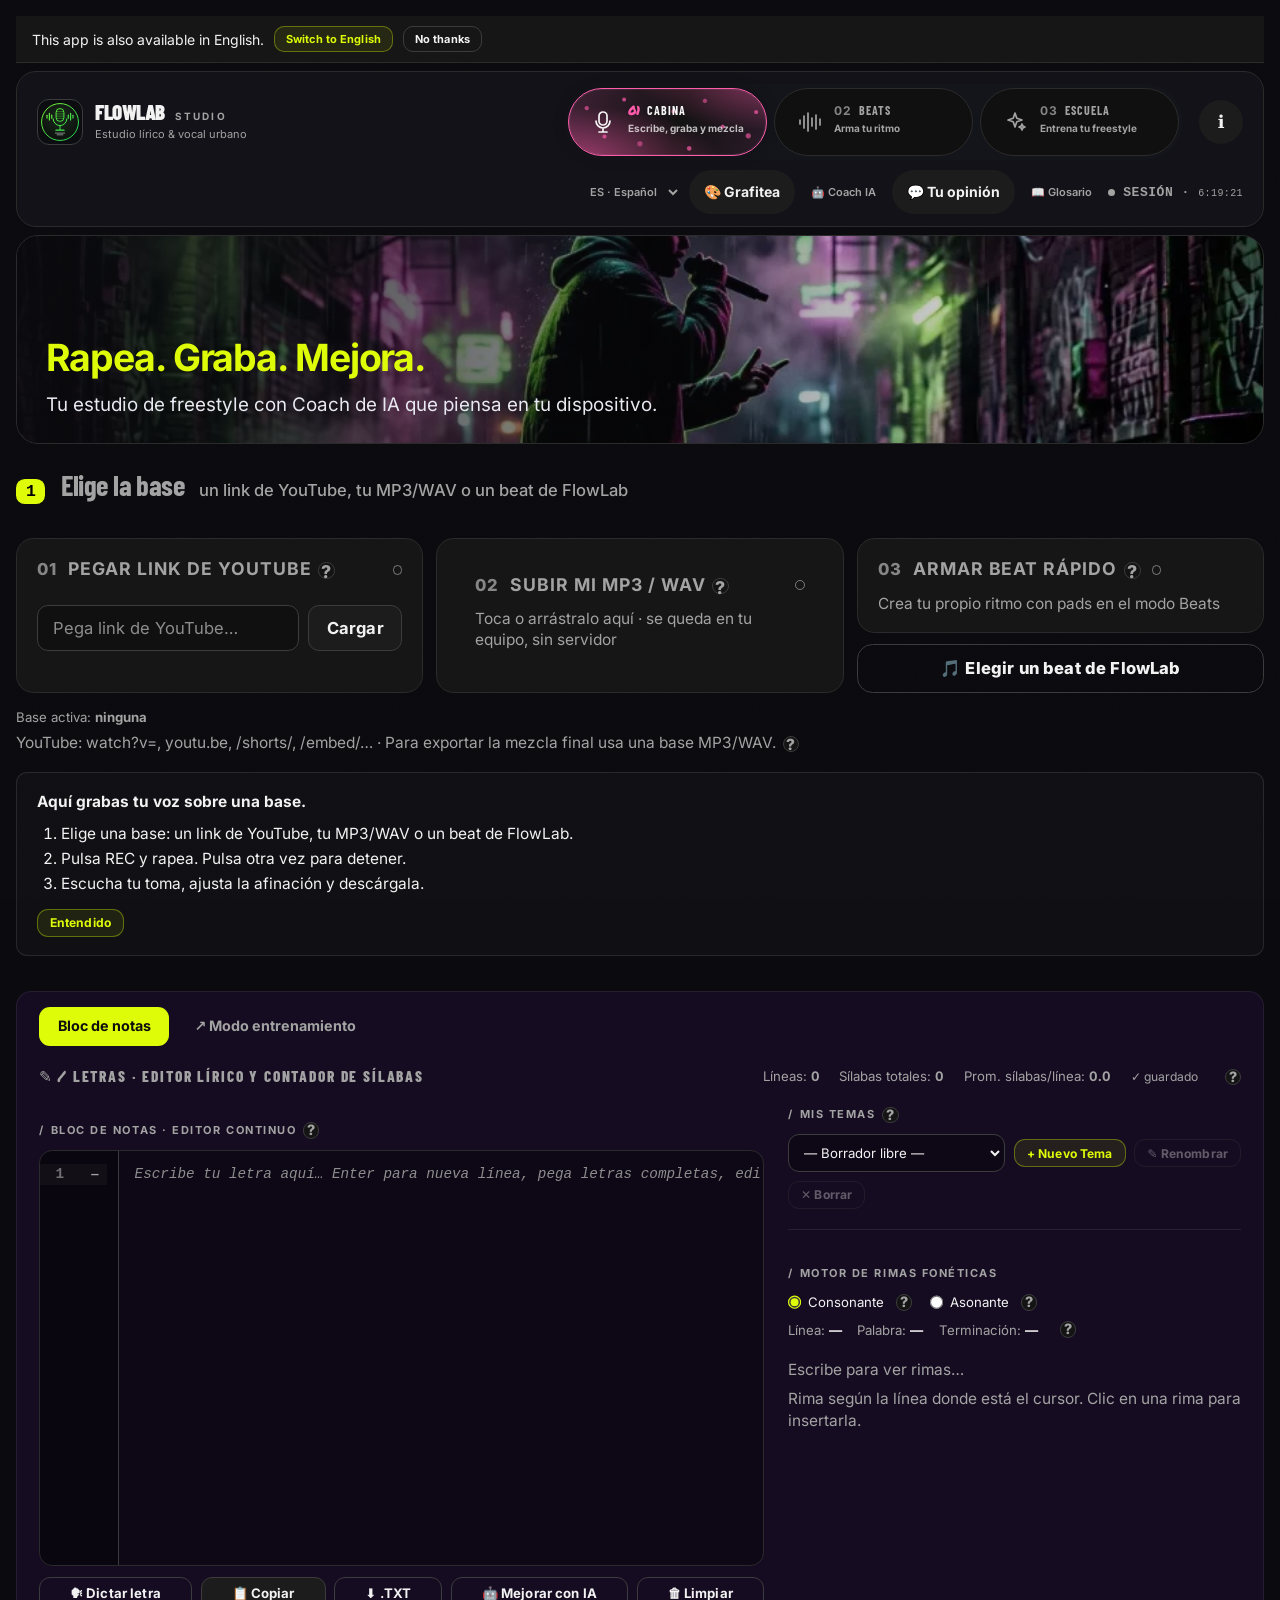
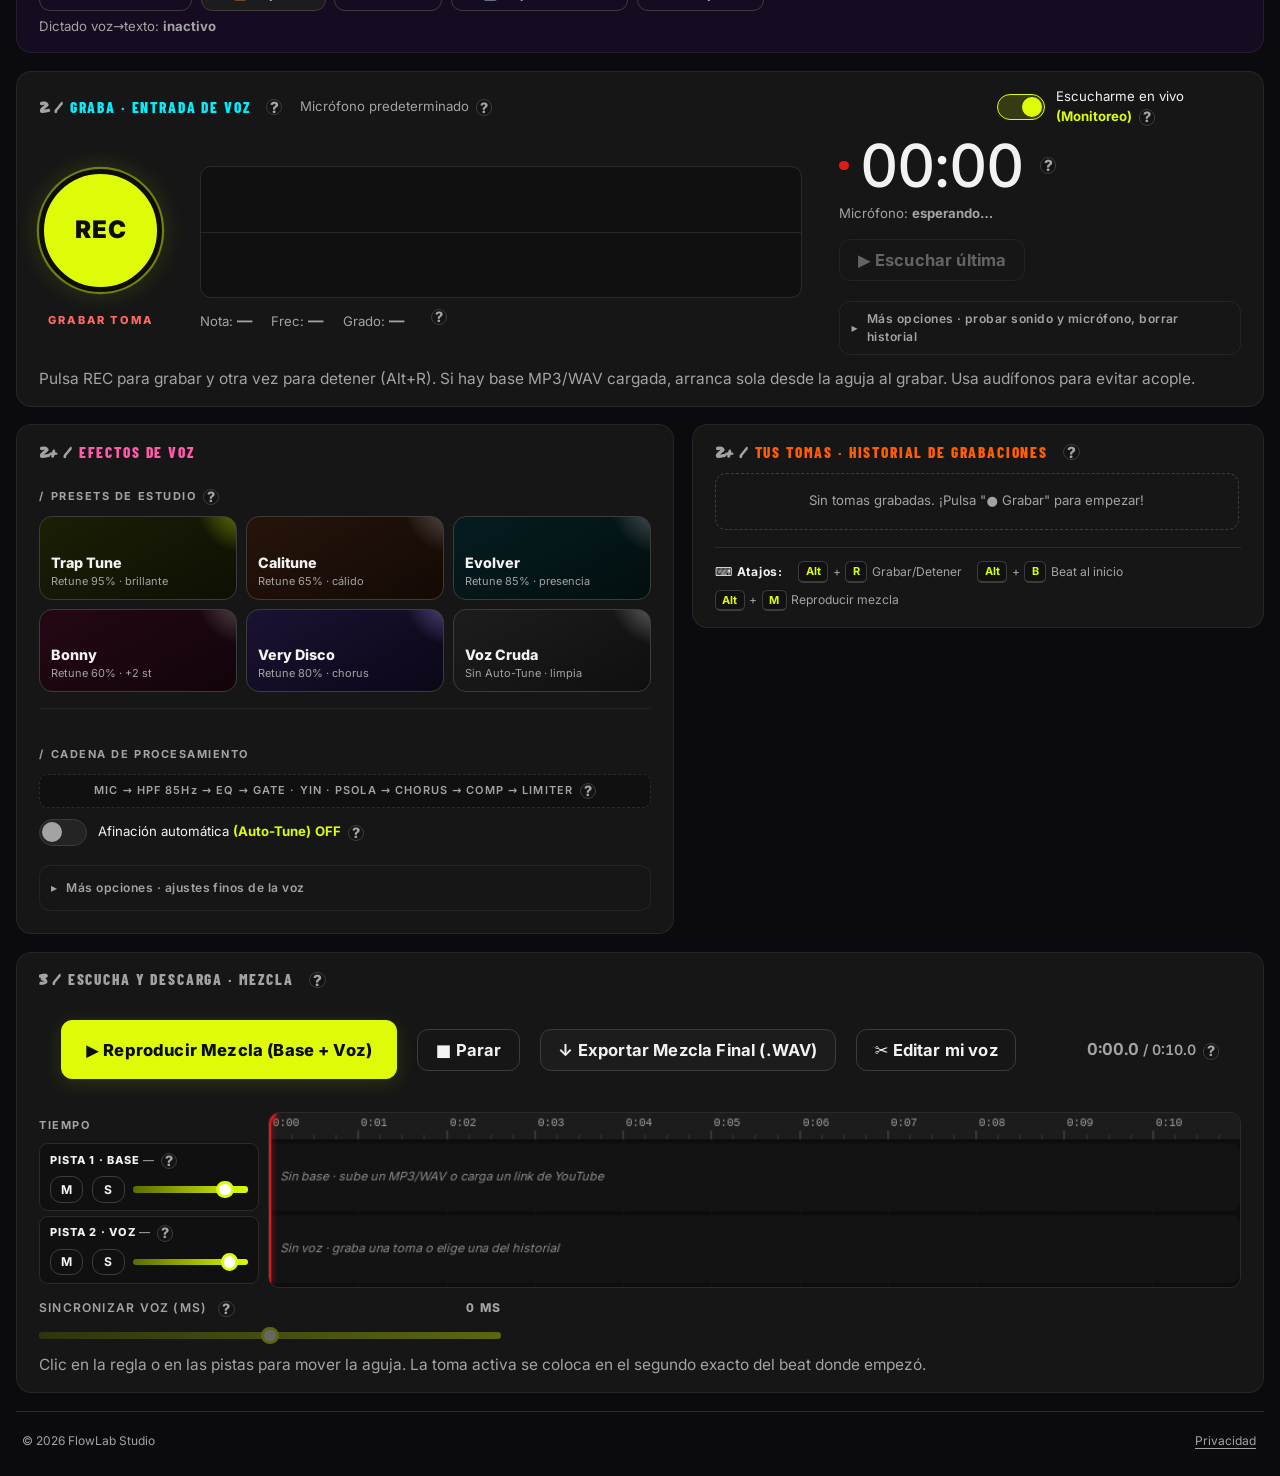
==== commit bb7f60f2: "Merge origin/main with local studio updates Co-authored-by: Copilot <223556219+Copilot@users.noreply" ====
--- a/public/index.html
+++ b/public/index.html
@@ -50,6 +50,7 @@
 }
 </script>
 <link rel="stylesheet" href="css/styles.css">
+<link rel="stylesheet" href="tema-elite.css">
 <style>
 .app-loader{position:fixed;inset:0;z-index:9999;display:flex;flex-direction:column;align-items:center;justify-content:center;gap:18px;background:#070707;overflow:hidden;transition:opacity .7s ease,visibility .7s}
 .app-loader.is-done{opacity:0;visibility:hidden}
@@ -129,6 +130,14 @@
 
 <main class="app" id="app">
 
+  <!-- ============ PORTADA (imagen hecha con Google Flow) ============ -->
+  <section class="hero-strip" data-show-in="cabina" aria-label="FlowLab Studio">
+    <div class="hero-txt"><h2>Rapea. Graba. Mejora.</h2><p>Tu estudio de freestyle con Coach de IA que piensa en tu dispositivo.</p></div>
+  </section>
+
+  <section class="hero-strip hero-beats" data-show-in="beats" aria-label="Beats"><div class="hero-txt"><h2>Arma tu beat</h2><p>Pads, secuenciador y bases de varios géneros.</p></div></section>
+  <section class="hero-strip hero-escuela" data-show-in="escuela" aria-label="Escuela"><div class="hero-txt"><h2>Entrena tu flow</h2><p>De cero a máximo: retos rápidos con rimas, palabras y batallas.</p></div></section>
+
   <!-- ============ BASE · las tres formas de poner el beat (Cabina y Escuela) ============ -->
   <section class="base-bar" id="panel-beat" data-show-in="cabina beats escuela" aria-label="Base: el beat de fondo">
     <h2 class="step-title"><span class="num">1</span> Elige la base <small>un link de YouTube, tu MP3/WAV o un beat de FlowLab</small></h2>
@@ -785,7 +794,7 @@
                 <div id="gymFeedback" class="gym-feedback"></div>
                 <div class="relampago hidden" id="relampago">
                   <div class="rl-row">
-                    <input id="rlInput" type="text" placeholder="Escribe una rima y pulsa Enter…" autocomplete="off" maxlength="24" spellcheck="false">
+                    <input id="rlInput" type="text" placeholder="🎤 Di tus rimas en voz alta (o escríbelas + Enter)…" autocomplete="off" maxlength="24" spellcheck="false">
                     <button type="button" id="rlSkip" class="btn btn-ghost btn-small">⟳ Otra</button>
                   </div>
                   <div id="rlFound" class="rl-found"></div>
@@ -802,6 +811,7 @@
               <div class="gym-meta">Compás <b id="barCount">0</b> · Tiempo <b id="beatCount">0</b> · <span id="gymBpmLabel">90 BPM</span> · Consignas <b id="promptCount">0</b> <span id="voiceMeter"></span></div>
               <div class="beat-now" id="beatNowRow">
                 <span id="beatNow" role="status" aria-live="polite">Beat: se elige al empezar</span>
+                <label class="beat-pick">Base: <select id="baseConcreta" aria-label="Elegir una base de FlowLab para el juego"><option value="">🎲 Aleatoria</option></select></label>
                 <button type="button" id="beatNext" class="btn btn-ghost btn-small">🔀 Otro beat</button>
               </div>
               <div id="sessionResult" class="session-result hidden"></div>
@@ -847,6 +857,13 @@
 <script src="js/help.js"></script>
 <script src="js/glosario.js"></script>
 <script type="module" src="js/ai-coach.js"></script>
+<script src="burbuja-ia.js" defer></script>
+<script src="graffiti.js" defer></script>
+<script src="feedback.js" defer></script>
+<script src="inicio.js" defer></script>
+<script src="escuela-ia.js" defer></script>
+<script src="editor-voz.js" defer></script>
+<script src="rapear-imagenes.js" defer></script>
 <script src="js/pwa.js"></script>
 </body>
 </html>
--- a/public/css/styles.css
+++ b/public/css/styles.css
@@ -1115,3 +1115,23 @@
   #btnRecord.is-active,#mixPlay.is-active{outline:2px solid #fff;outline-offset:3px}
   .bt-pad.is-active,.bt-play.is-active,.bt-fab.is-active{border-color:var(--lime)}
 }
+/* ---- Burbuja de IA + Batalla vs IA ---- */
+.bia-bubble{position:fixed;right:18px;bottom:18px;z-index:55;width:56px;height:56px;border-radius:50%;border:2px solid var(--lime);background:#161616;color:var(--lime);font-size:26px;cursor:pointer;box-shadow:0 6px 24px rgba(0,0,0,.6),var(--glow-neon)}
+.bia-bubble:hover,.bia-bubble:focus-visible{background:var(--lime);color:var(--on-accent);outline:none}
+.bia-menu{position:fixed;right:18px;bottom:84px;z-index:55;display:flex;flex-direction:column;gap:8px;min-width:240px;padding:12px;border:1px solid var(--line-2);border-radius:var(--radius);background:#161616;box-shadow:0 8px 30px rgba(0,0,0,.6)}
+.bia-menu .btn{text-align:left}
+.bia-menu-title{font-size:12px;color:var(--muted);text-transform:uppercase;letter-spacing:.08em}
+.bia-menu.hidden,.bia-dlg.hidden{display:none}
+.bia-dlg{position:fixed;inset:0;z-index:70;display:flex;align-items:center;justify-content:center;padding:16px;background:rgba(0,0,0,.72)}
+.bia-card{width:min(560px,100%);max-height:calc(100vh - 32px);overflow:auto;padding:20px;border:1px solid var(--line-2);border-radius:var(--radius);background:#161616;display:flex;flex-direction:column;gap:12px}
+.bia-head{display:flex;justify-content:space-between;align-items:center;gap:8px;font-size:16px}
+.bia-intro{margin:0;font-size:13px;color:var(--muted);line-height:1.5}
+.bia-body{display:flex;flex-direction:column;gap:10px}
+.bia-round{font-size:12px;color:var(--cyan);text-transform:uppercase;letter-spacing:.1em}
+.bia-who{font-weight:800;color:var(--magenta-ink)}
+.bia-line{margin:0;font-size:22px;line-height:1.3;font-weight:800;color:var(--txt)}
+.bia-word{margin:0;font-size:14px;color:var(--muted)}.bia-word b{color:var(--lime);font-size:18px}
+.bia-clock{margin:0;font-size:13px;color:var(--orange-ink)}
+.bia-actions{display:flex;gap:8px;flex-wrap:wrap;justify-content:flex-end}
+.bia-end{font-size:18px;font-weight:800;margin:0}
+@media (max-width:480px){.bia-bubble{right:12px;bottom:12px}.bia-menu{right:12px;bottom:76px}.bia-line{font-size:19px}}
--- a/public/tema-elite.css
+++ b/public/tema-elite.css
@@ -0,0 +1,131 @@
+/* FlowLab · tema "élite" (boceto aprobado 21/11/2026). Solo cambia la apariencia; las funciones no se tocan. */
+body{background:radial-gradient(1200px 520px at 72% -10%,#1d1233 0,transparent 60%),#0B0B0F}
+/* Cabecera: una sola fila ordenada */
+.topbar{grid-template-columns:auto minmax(0,1fr) auto auto;gap:16px;padding:12px 20px;background:rgba(20,20,27,.88);backdrop-filter:blur(10px);position:sticky;top:8px;z-index:20;border-radius:20px}
+.mode-now{display:none}
+.brand h1{font-size:21px;letter-spacing:-.02em}
+.modes{justify-self:end;border-radius:999px;padding:4px;background:#14141B}
+.mode-tab{border-radius:999px;padding:11px 22px;font-size:14px;letter-spacing:.04em}
+.mode-tab i{font-size:12px;opacity:.8}
+.status-strip{flex-wrap:nowrap;gap:8px;text-transform:none;letter-spacing:0;font-size:13px}
+.status-strip .glos-btn,.status-strip .install-btn,.lang-sel{border-radius:999px;padding:9px 14px;font-size:14px;font-weight:700}
+.status-text{white-space:nowrap;font:700 13px ui-monospace,monospace}
+/* Pasos */
+.step-title{font-size:26px;letter-spacing:-.02em;gap:6px 14px;margin:6px 0 14px}
+.step-title .num{font:900 15px ui-monospace,monospace;color:#000;background:var(--lime);border-radius:8px;padding:3px 9px}
+.step-title small{font-size:15px;color:var(--muted)}
+/* Elige la base: tarjetas compactas con texto grande */
+.base-cards{gap:12px;align-items:stretch}
+.base-card,.drop-zone{min-height:0}
+.base-card{padding:16px 18px;border-radius:16px;transition:transform .2s,border-color .2s}
+.base-card:hover{transform:translateY(-3px)}
+.bc-head{font-size:15px;letter-spacing:.06em}
+.bc-head b{font-size:16px}
+.dz-text{font-size:14px;line-height:1.35}
+.bc-yt .bc-body{margin-top:10px}
+.bc-body input{font-size:15px;padding:11px 14px}
+.bc-house-btn{border-radius:14px;font-size:15px}
+.bc-stack{gap:10px}
+/* Tarjetas y botones en general: más legibles */
+.btn{font-size:15px}
+.panel-head h2,.eyebrow{font-size:14px}
+@media (max-width:1100px){.topbar{grid-template-columns:1fr;position:static}.modes{justify-self:start;overflow:auto;max-width:100%}.status-strip{flex-wrap:wrap}}
+.status-strip .lang-sel{width:auto;flex:0 0 auto;min-width:0;max-width:150px}
+/* Letras más grandes y menos espacios muertos */
+.app{zoom:1.1;gap:12px}
+.hint,.dz-text,.bc-body,small,.help-q{font-size:max(13px,1em)}
+.panel-head{margin-bottom:8px}
+.block,.panel,section.block{padding-top:14px;padding-bottom:14px}
+.base-bar .hint,.base-bar small{margin:4px 0}
+@media (max-width:900px){.app{zoom:1}}
+/* Portada con imagen (Google Flow) */
+.hero-strip{position:relative;min-height:190px;border-radius:20px;overflow:hidden;display:flex;align-items:flex-end;background:#0B0B0F url(assets/img/hero.webp) center 30%/cover no-repeat;border:1px solid var(--line)}
+.hero-strip:before{content:"";position:absolute;inset:0;background:linear-gradient(90deg,rgba(11,11,15,.92) 0,rgba(11,11,15,.35) 60%,transparent)}
+.hero-txt{position:relative;padding:22px 26px;max-width:620px}
+.hero-txt h2{margin:0 0 4px;font-size:34px;letter-spacing:-.03em;color:var(--lime)}
+.hero-txt p{margin:0;font-size:17px;color:#e9e9f2}
+@media (prefers-reduced-motion:no-preference){.hero-strip{animation:heroPan 24s ease-in-out infinite alternate;background-size:112%}}
+@keyframes heroPan{from{background-position:30% 30%}to{background-position:70% 40%}}
+/* Portadas por género (Google Flow) */
+.bt-gchip[data-genero=trap]{background:linear-gradient(90deg,rgba(11,11,15,.85),rgba(11,11,15,.4)),url(assets/img/genre-trap.webp) center/cover}
+.bt-gchip[data-genero=rap]{background:linear-gradient(90deg,rgba(11,11,15,.85),rgba(11,11,15,.4)),url(assets/img/genre-boombap.webp) center/cover}
+.bt-gchip[data-genero=reggaeton]{background:linear-gradient(90deg,rgba(11,11,15,.85),rgba(11,11,15,.4)),url(assets/img/genre-reggaeton.webp) center/cover}
+.bt-gchip{min-height:48px;font-size:15px;font-weight:800}
+.bt-gchip[data-genero]{background-color:#14141B;color:#fff}
+.bt-gchip[aria-pressed=true][data-genero]{background:var(--lime);color:#000}
+.hero-beats{background-image:url(assets/img/genre-boombap.webp);min-height:150px}
+.hero-escuela{background-image:url(assets/img/hero-2.webp);min-height:150px}
+/* Modo Graffiti */
+body{position:relative}
+.graf-canvas{position:absolute;left:0;top:0;z-index:60;pointer-events:none;touch-action:none}
+body.graf-on .graf-canvas{cursor:crosshair}
+.graf-bar{position:fixed;left:50%;bottom:16px;transform:translateX(-50%);z-index:90;display:flex;align-items:center;flex-wrap:wrap;justify-content:center;gap:8px;max-width:calc(100vw - 24px);padding:10px 14px;border:1px solid var(--lime);border-radius:18px;background:rgba(20,20,27,.96);box-shadow:0 10px 36px rgba(0,0,0,.65);color:#f4f4f8}
+.graf-bar[hidden]{display:none}
+.graf-b{border:1px solid #3a3a4a;background:#1b1b25;color:#f4f4f8;border-radius:12px;padding:9px 13px;font:700 14px inherit;font-family:inherit;cursor:pointer}
+.graf-b:hover,.graf-b:focus-visible{border-color:var(--lime);outline:none}
+.graf-tool[aria-pressed=true]{background:var(--lime);color:#000;border-color:var(--lime)}
+.graf-exit{background:#E01A17;border-color:#E01A17;color:#fff}
+.graf-bar input[type=color]{width:40px;height:38px;border:0;border-radius:10px;background:none;padding:0;cursor:pointer}
+.graf-bar input[type=range]{width:110px}
+.graf-chk{display:flex;align-items:center;gap:6px;font-size:14px;font-weight:700}
+.graf-status{flex-basis:100%;text-align:center;font-size:12px;color:#a8a8bc}
+body.graf-on{user-select:none}
+/* Tema claro (opcional, cada persona) */
+html[data-tema=claro]{--bg:#F3F3F8;--surface:#FFFFFF;--surface-2:#ECECF3;--surface-3:#E1E1EA;--violet:#EDE7F7;--violet-2:#E6E4F7;--line:#D3D3DF;--line-2:#BDBDCC;--txt:#14141B;--muted:#55556A}
+html[data-tema=claro] body{background:#F3F3F8;color:#14141B}
+html[data-tema=claro] .topbar{background:rgba(255,255,255,.9)}
+html[data-tema=claro] .modes{background:#ECECF3}
+/* Opinión */
+.fb-faces{display:flex;gap:8px;flex-wrap:wrap}
+.fb-face{border:1px solid var(--line-2);background:var(--surface-2);color:var(--txt);border-radius:12px;padding:10px 14px;font:700 15px inherit;font-family:inherit;cursor:pointer}
+.fb-face[aria-pressed=true]{background:var(--lime);color:#000;border-color:var(--lime)}
+.fb-text{width:100%;border-radius:12px;border:1px solid var(--line-2);background:var(--surface-2);color:var(--txt);font:16px inherit;font-family:inherit;padding:12px;resize:vertical}
+a.btn{text-decoration:none;display:inline-flex;align-items:center}
+/* IA en la Escuela */
+.gym-stage{position:relative}
+.eia-btn{position:absolute;right:16px;top:44px;z-index:5;border:0;border-radius:10px;background:var(--lime);color:#000;padding:7px 14px;font:900 15px inherit;font-family:inherit;cursor:pointer;box-shadow:0 0 18px rgba(222,252,7,.35)}
+.eia-btn:hover,.eia-btn:focus-visible{filter:brightness(1.1);outline:2px solid #fff}
+.eia-panel{position:absolute;right:16px;top:86px;z-index:6;width:min(320px,calc(100% - 32px));padding:14px;border-radius:14px;background:rgba(15,15,22,.96);border:1px solid var(--lime);color:#f4f4f8;text-align:left;box-shadow:0 10px 30px rgba(0,0,0,.6)}
+.eia-panel.hidden{display:none}
+.eia-panel b{color:var(--lime);font-size:14px;letter-spacing:.08em;text-transform:uppercase}
+.eia-panel p{margin:8px 0;font-size:15px;line-height:1.4}
+.eia-rhymes{display:flex;flex-wrap:wrap;gap:6px;margin-top:8px}.eia-rhymes span{background:#242432;border:1px solid #3a3a4a;border-radius:999px;padding:5px 12px;font-weight:800;font-size:16px}
+.eia-more{border:1px solid var(--lime);background:none;color:var(--lime);border-radius:10px;padding:8px 12px;font:800 14px inherit;font-family:inherit;cursor:pointer}
+.eia-battle{margin:10px 0}
+.beat-pick{display:flex;align-items:center;gap:6px;font-weight:700}
+.beat-pick select{max-width:230px;border-radius:10px;border:1px solid var(--line-2);background:var(--surface-2);color:var(--txt);padding:9px 10px;font:700 14px inherit;font-family:inherit}
+/* Editor de voz */
+.ev-card{width:min(1040px,100%)}
+.ev-canvas{width:100%;height:auto;aspect-ratio:1000/240;border-radius:12px;border:1px solid var(--line-2);cursor:crosshair;touch-action:none;background:#0B0B0F}
+.ev-row{display:flex;flex-wrap:wrap;gap:8px;align-items:center}
+.ev-row .btn{font-size:14px}
+.ev-gain{width:auto;border-radius:10px;border:1px solid var(--line-2);background:var(--surface-2);color:var(--txt);padding:8px;font:700 14px inherit;font-family:inherit}
+.ev-info{font-family:ui-monospace,monospace}
+/* Rapear con imágenes */
+.ri-card{width:min(760px,100%)}
+.ri-img{width:100%;max-height:60vh;object-fit:cover;border-radius:14px;border:1px solid var(--line-2);background:#0B0B0F}
+/* "?" en cada juego */
+.gc-wrap{position:relative;display:block}
+.gc-wrap .game-card{width:100%;height:100%}
+.gc-help{position:absolute;top:6px;right:6px;z-index:2}
+/* Pulido del tema claro */
+.mode-info{width:44px;height:44px;justify-self:start}
+html[data-tema=claro] input:not([type=checkbox]):not([type=radio]):not([type=range]):not([type=color]),html[data-tema=claro] select,html[data-tema=claro] textarea{background:#fff;color:#14141B;border-color:#BDBDCC}
+html[data-tema=claro] .mic-test,html[data-tema=claro] .chain,html[data-tema=claro] .tl-head,html[data-tema=claro] pre,html[data-tema=claro] .lang-sel{background:#ECECF3;color:#14141B}
+html[data-tema=claro] .glos-btn,html[data-tema=claro] .install-btn{background:#fff;color:#14141B;border-color:#BDBDCC}
+html[data-tema=claro] .status-text,html[data-tema=claro] .hint,html[data-tema=claro] small{color:#55556A}
+html[data-tema=claro] .base-card{background:#fff}
+html[data-tema=claro] .game-card,html[data-tema=claro] .block,html[data-tema=claro] .panel{background:#fff;color:#14141B}
+html[data-tema=claro] .editor-wrap textarea,html[data-tema=claro] #mainTextarea{background:#fff}
+/* Íconos propios de los juegos */
+.gc-svg{width:26px;height:26px;color:var(--lime);vertical-align:middle;flex:none}
+.gc-icon{display:grid;place-items:center}
+.what+b .gc-svg{width:20px;height:20px;margin-right:4px}
+html[data-tema=claro] .gc-svg{color:#5C6B00}
+/* Cabecera: nada se encima; si falta ancho, las herramientas bajan a otra fila */
+.topbar{display:flex;flex-wrap:wrap;align-items:center;gap:10px 16px}
+.topbar .brand{flex:0 0 auto;cursor:pointer}
+.topbar .modes{flex:0 0 auto;justify-self:auto;margin-left:auto}
+.topbar .mode-info{flex:0 0 auto}
+.topbar .status-strip{flex:1 1 auto;flex-wrap:wrap;justify-content:flex-end}
+@media (max-width:1100px){.topbar .modes{margin-left:0}}
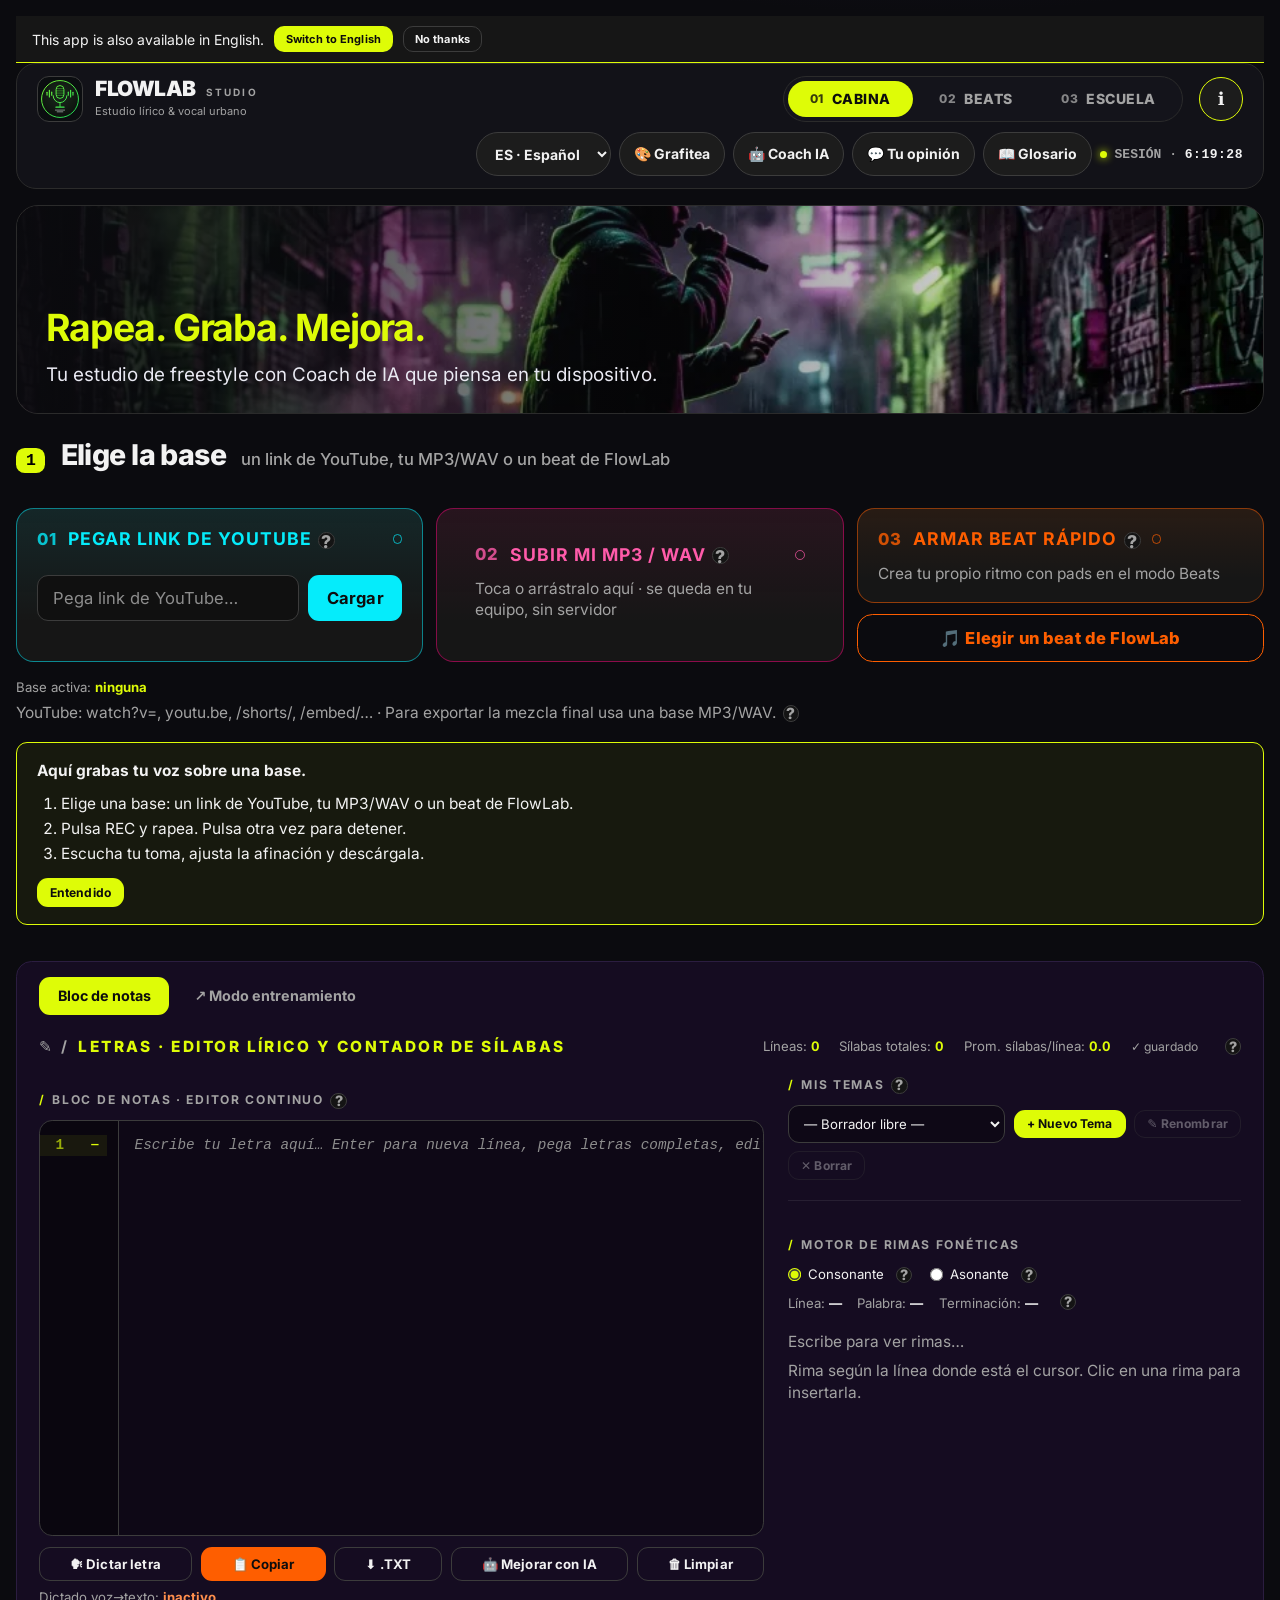
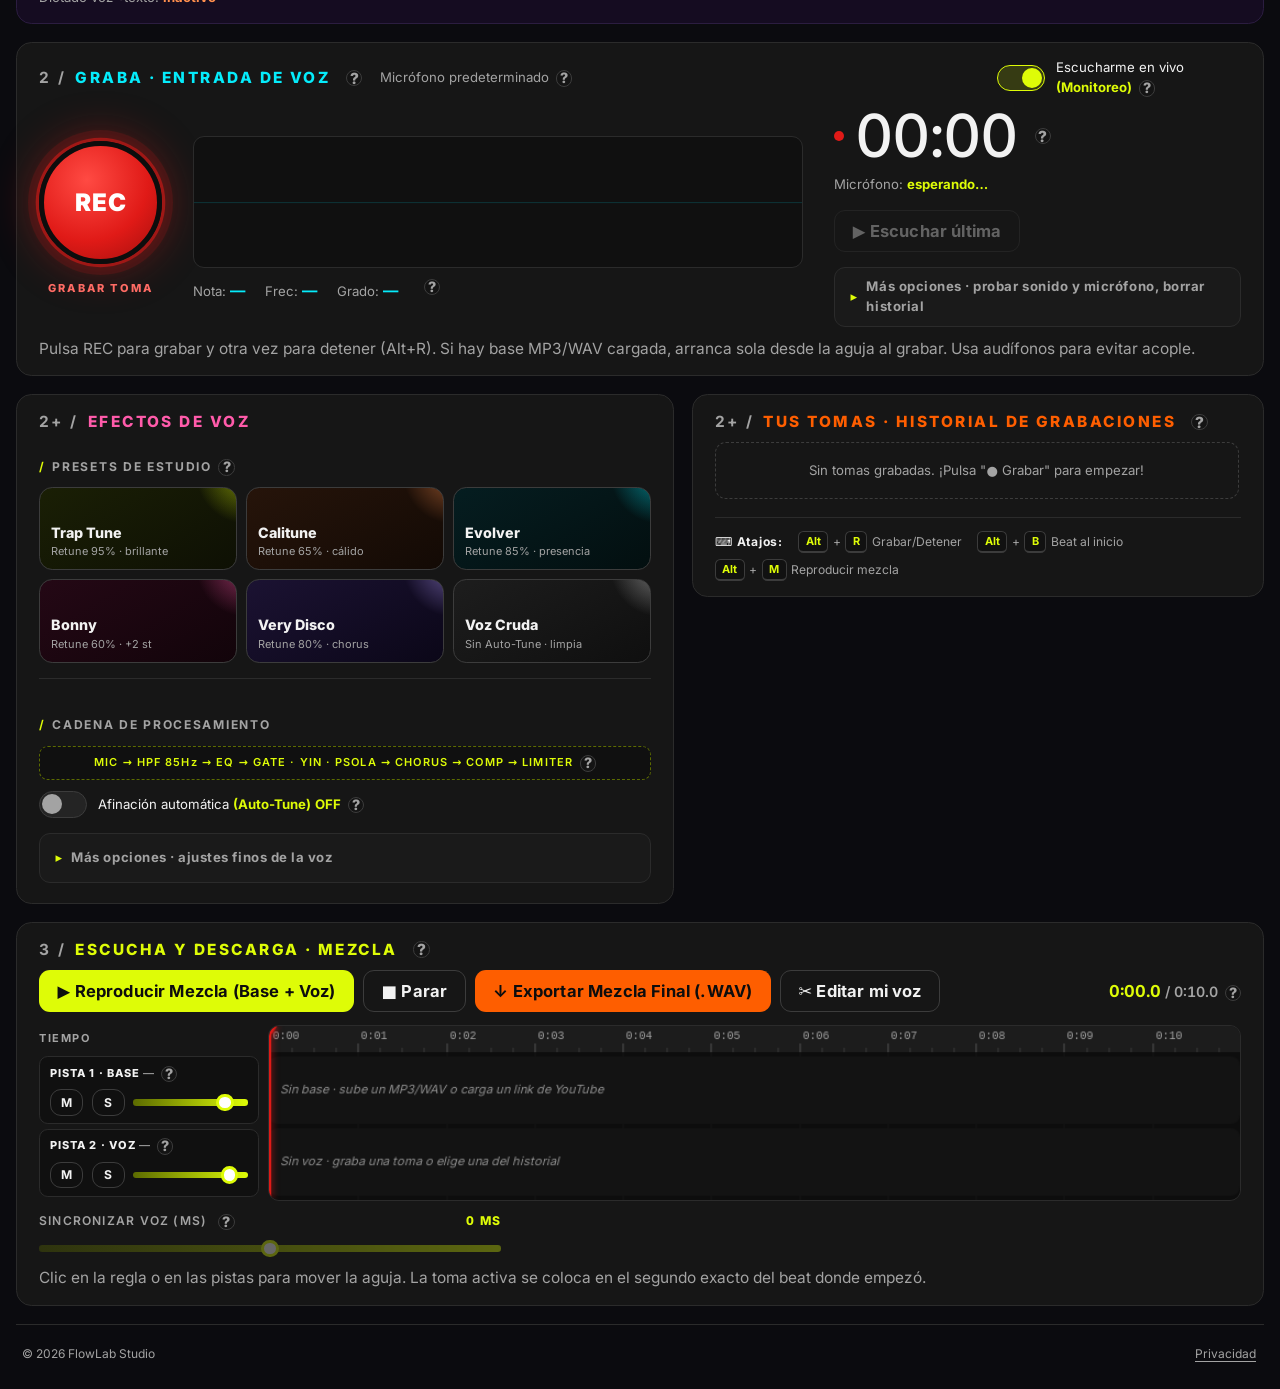
==== commit 244c0783: "Beats: solo las bases completas; se quitan los 25 ritmos sinteticos; service worker v51 Co-Authored-" ====
--- a/public/index.html
+++ b/public/index.html
@@ -3,7 +3,7 @@
 <head>
 <meta charset="UTF-8">
 <meta name="viewport" content="width=device-width, initial-scale=1.0">
-<meta http-equiv="Content-Security-Policy" content="default-src 'self'; script-src 'self' https://www.youtube.com https://www.gstatic.com https://www.google.com/recaptcha/ https://www.gstatic.com/recaptcha/; frame-src https://www.youtube.com https://www.google.com/recaptcha/ https://recaptcha.google.com/recaptcha/; connect-src 'self' https://api.datamuse.com https://content-firebaseappcheck.googleapis.com https://firebasevertexai.googleapis.com https://www.google.com/recaptcha/; img-src 'self' data:; style-src 'self' 'unsafe-inline'; worker-src 'self'; manifest-src 'self'; object-src 'none'; base-uri 'self'; form-action 'none'">
+<meta http-equiv="Content-Security-Policy" content="default-src 'self'; script-src 'self' https://www.youtube.com https://www.gstatic.com https://www.google.com/recaptcha/ https://www.gstatic.com/recaptcha/; frame-src https://www.youtube.com https://www.google.com/recaptcha/ https://recaptcha.google.com/recaptcha/; connect-src 'self' https://api.datamuse.com https://content-firebaseappcheck.googleapis.com https://firebasevertexai.googleapis.com https://www.google.com/recaptcha/; img-src 'self'; style-src 'self' 'unsafe-inline'; worker-src 'self'; manifest-src 'self'; object-src 'none'; base-uri 'self'; form-action 'none'">
 <meta name="referrer" content="strict-origin-when-cross-origin">
 <title>FlowLab Studio · Estudio Lírico y Vocal Urbano</title>
 <link rel="icon" href="favicon.ico" sizes="48x48">
@@ -11,10 +11,6 @@
 <link rel="apple-touch-icon" href="apple-touch-icon.png">
 <link rel="manifest" href="manifest.json">
 <link rel="preload" href="assets/fonts/inter-latin-wght.woff2" as="font" type="font/woff2" crossorigin>
-<link rel="preload" href="assets/fonts/barlow-condensed-700-latin.woff2" as="font" type="font/woff2" crossorigin>
-<link rel="preload" href="assets/fonts/barlow-condensed-800-latin.woff2" as="font" type="font/woff2" crossorigin>
-<link rel="preload" href="assets/fonts/barlow-condensed-900-latin.woff2" as="font" type="font/woff2" crossorigin>
-<link rel="preload" href="assets/fonts/permanent-marker-latin.woff2" as="font" type="font/woff2" crossorigin>
 <meta name="theme-color" content="#DEFC07">
 <meta name="mobile-web-app-capable" content="yes">
 <meta name="apple-mobile-web-app-capable" content="yes">
@@ -49,37 +45,10 @@
   "image": "https://flowlab-studio.pages.dev/assets/og-image.png"
 }
 </script>
-<link rel="stylesheet" href="css/styles.css">
+<link rel="stylesheet" href="styles.css">
 <link rel="stylesheet" href="tema-elite.css">
-<style>
-.app-loader{position:fixed;inset:0;z-index:9999;display:flex;flex-direction:column;align-items:center;justify-content:center;gap:18px;background:#070707;overflow:hidden;transition:opacity .7s ease,visibility .7s}
-.app-loader.is-done{opacity:0;visibility:hidden}
-.app-loader::before{content:"";position:absolute;inset:-20%;background:radial-gradient(circle at 50% 45%,rgba(222,252,7,.18),transparent 55%);animation:ld-glow 3s ease-in-out infinite}
-.ld-img{position:relative;width:min(78vw,520px);height:auto;border-radius:14px;box-shadow:0 0 40px rgba(222,252,7,.25);animation:ld-pulse 2.4s ease-in-out infinite}
-.ld-bars{position:relative;display:flex;align-items:flex-end;gap:5px;height:34px}
-.ld-bars i{width:5px;height:8px;background:#DEFC07;border-radius:3px;animation:ld-bar 1s ease-in-out infinite}
-.ld-bars i:nth-child(3n+2){background:#00e5ff}
-.ld-bars i:nth-child(3n){background:#ff2bd6}
-.ld-bars i:nth-child(odd){animation-delay:.15s}
-.ld-track{position:relative;width:min(60vw,320px);height:3px;background:#1d1d1d;border-radius:3px;overflow:hidden}
-.ld-track b{display:block;height:100%;width:0;background:linear-gradient(90deg,#DEFC07,#00e5ff,#ff2bd6);animation:ld-fill 2.6s ease forwards}
-.ld-msg{position:relative;margin:0;font:600 13px/1 Inter,system-ui,sans-serif;letter-spacing:.14em;color:#DEFC07;text-transform:uppercase}
-.ld-sub{position:relative;margin:0;font:400 12px/1.4 Inter,system-ui,sans-serif;color:#9a9a9a}
-@keyframes ld-pulse{0%,100%{transform:scale(1);filter:brightness(1)}50%{transform:scale(1.03);filter:brightness(1.15)}}
-@keyframes ld-glow{0%,100%{opacity:.6}50%{opacity:1}}
-@keyframes ld-bar{0%,100%{height:8px}50%{height:34px}}
-@keyframes ld-fill{to{width:100%}}
-@media (prefers-reduced-motion:reduce){.app-loader *,.app-loader::before{animation:none!important}}
-</style>
 </head>
 <body>
-<div id="appLoader" class="app-loader" role="status" aria-live="polite" aria-label="Cargando FlowLab Studio" aria-hidden="false">
-  <img class="ld-img" src="assets/loader-flowlab.png" alt="FlowLab Studio" width="520">
-  <div class="ld-bars" aria-hidden="true"><i></i><i></i><i></i><i></i><i></i><i></i><i></i></div>
-  <div class="ld-track"><b></b></div>
-  <p class="ld-msg" id="loaderMsg">Cargando motor de audio…</p>
-  <p class="ld-sub">Usa audífonos para evitar eco en tu grabación</p>
-</div>
 <a class="skip-link" href="#app">Saltar al contenido</a>
 
 <header class="topbar">
@@ -97,18 +66,9 @@
   </div>
 
   <nav class="modes" role="tablist" aria-label="Modos de FlowLab">
-    <button type="button" role="tab" id="tab-cabina" class="mode-tab on" data-mode-tab="cabina" aria-selected="true" aria-controls="mode-cabina" tabindex="0">
-      <svg class="mode-tab-icon" viewBox="0 0 24 24" aria-hidden="true"><rect x="8" y="2" width="8" height="13" rx="4"></rect><path d="M5 11a7 7 0 0 0 14 0M12 18v4m-4 0h8"></path></svg>
-      <span class="mode-tab-copy"><span class="mode-tab-heading"><i>01</i><b>Cabina</b></span><small>Escribe, graba y mezcla</small></span>
-    </button>
-    <button type="button" role="tab" id="tab-beats" class="mode-tab" data-mode-tab="beats" aria-selected="false" aria-controls="mode-beats" tabindex="-1">
-      <svg class="mode-tab-icon" viewBox="0 0 24 24" aria-hidden="true"><path d="M3 10v4m4-8v12m4-15v18m4-13v8m4-11v14m4-10v6"></path></svg>
-      <span class="mode-tab-copy"><span class="mode-tab-heading"><i>02</i><b>Beats</b></span><small>Arma tu ritmo</small></span>
-    </button>
-    <button type="button" role="tab" id="tab-escuela" class="mode-tab" data-mode-tab="escuela" aria-selected="false" aria-controls="mode-escuela" tabindex="-1">
-      <svg class="mode-tab-icon" viewBox="0 0 24 24" aria-hidden="true"><path d="m12 3 1.8 5.2L19 10l-5.2 1.8L12 17l-1.8-5.2L5 10l5.2-1.8L12 3Z"></path><path d="m19 14 .9 2.1L22 17l-2.1.9L19 20l-.9-2.1L16 17l2.1-.9L19 14Z"></path></svg>
-      <span class="mode-tab-copy"><span class="mode-tab-heading"><i>03</i><b>Escuela</b></span><small>Entrena tu freestyle</small></span>
-    </button>
+    <button type="button" role="tab" id="tab-cabina" class="mode-tab on" data-mode-tab="cabina" aria-selected="true" aria-controls="mode-cabina"><i>01</i>Cabina</button>
+    <button type="button" role="tab" id="tab-beats" class="mode-tab" data-mode-tab="beats" aria-selected="false" aria-controls="mode-beats" tabindex="-1"><i>02</i>Beats</button>
+    <button type="button" role="tab" id="tab-escuela" class="mode-tab" data-mode-tab="escuela" aria-selected="false" aria-controls="mode-escuela" tabindex="-1"><i>03</i>Escuela</button>
   </nav>
     <button type="button" id="modeInfo" class="mode-info" aria-label="Ver cómo funciona este modo" title="¿Cómo funciona este modo?" aria-expanded="false">ℹ️</button>
 
@@ -187,7 +147,7 @@
   </section>
 
   <!-- ============ MODO CABINA ============ -->
-  <div class="mode-pane" id="mode-cabina" data-mode="cabina" role="tabpanel" aria-labelledby="tab-cabina" aria-hidden="false">
+  <div class="mode-pane" id="mode-cabina" data-mode="cabina" role="tabpanel" aria-labelledby="tab-cabina">
     <div class="audio-banner" data-audio-banner role="status" aria-live="polite">
       <span>🔊 <b>Toca para activar el sonido.</b> Si no oyes nada: quita el <b>modo silencio</b> del celular (interruptor al costado) y sube el volumen.</span>
     </div>
@@ -518,7 +478,7 @@
   </div>
 
   <!-- ============ MODO BEATS · Creador de beats (Mejoras 3 · Parte 2) ============ -->
-  <div class="mode-pane hidden" id="mode-beats" data-mode="beats" role="tabpanel" aria-labelledby="tab-beats" aria-hidden="true">
+  <div class="mode-pane hidden" id="mode-beats" data-mode="beats" role="tabpanel" aria-labelledby="tab-beats">
     <div class="audio-banner" data-audio-banner role="status" aria-live="polite">
       <span>🔊 <b>Toca para activar el sonido.</b> Si no oyes nada: quita el <b>modo silencio</b> del celular (interruptor al costado) y sube el volumen.</span>
     </div>
@@ -528,15 +488,15 @@
           <p class="eyebrow orange">Beat Lab</p>
           <h2 class="beats-title">Arma. Prueba. Refina.</h2>
         </div>
-        <p class="bt-sub">Todo suena desde tu navegador: sin descargas y sin internet.</p>
-      </div>
-
-      <!-- Ritmos listos por género (Mejoras 5 · C): presets.js se carga al entrar a este modo -->
+        <p class="bt-sub">Bases completas para rapear y ritmos para crear los tuyos.</p>
+      </div>
+
+      <!-- Bases completas por género: presets.js se carga al entrar a este modo -->
       <div class="bt-presets" id="btPresets">
-        <h3 id="btGenresTitle">Elige un ritmo y cámbialo a tu gusto</h3>
+        <h3 id="btGenresTitle">Elige tu base</h3>
         <div class="bt-genres" id="btGenres" role="group" aria-labelledby="btGenresTitle"></div>
         <p class="bt-gtag" id="btGenreTag"></p>
-        <div class="bt-cards" id="btCards" aria-live="polite"><p class="hint">Cargando ritmos…</p></div>
+        <div class="bt-pro" id="btPro" aria-live="polite"><p class="hint">Cargando ritmos…</p></div>
       </div>
 
       <!-- Transporte -->
@@ -663,7 +623,7 @@
   </div>
 
   <!-- ============ MODO ESCUELA ============ -->
-  <div class="mode-pane hidden" id="mode-escuela" data-mode="escuela" role="tabpanel" aria-labelledby="tab-escuela" aria-hidden="true">
+  <div class="mode-pane hidden" id="mode-escuela" data-mode="escuela" role="tabpanel" aria-labelledby="tab-escuela">
     <section class="panel panel-school">
       <div class="block school" id="school">
         <div class="school-head">
@@ -846,17 +806,16 @@
   <nav aria-label="Enlaces del pie"><a href="privacidad.html">Privacidad</a></nav>
 </footer>
 
-<script src="js/loader.js"></script>
-<script src="js/freestyle-data.js"></script>
-<script src="js/i18n.js"></script>
-<script src="js/app.js"></script>
-<script src="js/freestyle-school.js"></script>
-<script src="js/cabina.js"></script>
-<script src="js/beats.js"></script>
+<script src="freestyle-data.js"></script>
+<script src="i18n.js"></script>
+<script src="app.js"></script>
+<script src="freestyle-school.js"></script>
+<script src="cabina.js"></script>
+<script src="beats.js"></script>
 <div id="updateBar" class="update-bar hidden" role="status" aria-live="polite"><span class="ub-msg">Hay una versión nueva de FlowLab.</span> <button type="button" class="btn btn-neon btn-small" data-update-go>Actualizar</button> <button type="button" class="btn btn-ghost btn-small" data-update-later aria-label="Ahora no">Después</button></div>
-<script src="js/help.js"></script>
-<script src="js/glosario.js"></script>
-<script type="module" src="js/ai-coach.js"></script>
+<script src="help.js"></script>
+<script src="glosario.js"></script>
+<script type="module" src="ai-coach.js"></script>
 <script src="burbuja-ia.js" defer></script>
 <script src="graffiti.js" defer></script>
 <script src="feedback.js" defer></script>
@@ -864,6 +823,6 @@
 <script src="escuela-ia.js" defer></script>
 <script src="editor-voz.js" defer></script>
 <script src="rapear-imagenes.js" defer></script>
-<script src="js/pwa.js"></script>
+<script src="pwa.js"></script>
 </body>
 </html>
--- a/public/styles.css
+++ b/public/styles.css
@@ -0,0 +1,903 @@
+/* =====================================================================
+   FlowLab Studio · styles.css  —  nuevo look (Mejoras 3 · Parte 1)
+   Basado en el diseño de Figma (referencia-figma/). Todo el color y la forma salen de
+   las variables de :root: para cambiar el estilo, cambia SOLO esos valores.
+   ===================================================================== */
+@font-face{font-family:"Inter";src:url("assets/fonts/inter-latin-wght.woff2") format("woff2");font-weight:100 900;font-style:normal;font-display:swap}
+
+:root{
+  /* superficies */
+  --bg:#0D0D0D; --surface:#161616; --surface-2:#1C1C1C; --surface-3:#242424;
+  --violet:#150C21; --violet-2:#181536;
+  --line:#2B2B2B; --line-2:#3C3C3C;
+  /* texto */
+  --txt:#F2F2F2; --muted:#A3A3A3; --on-accent:#0D0D0D;
+  /* acentos (colores muestreados de las imágenes de Figma) */
+  --lime:#DEFC07; --cyan:#05ECFB; --magenta:#F20479; --orange:#FE5E00; --red:#E01A17; --green:#4ADE38;
+  /* versiones para TEXTO sobre fondo oscuro (cumplen el contraste 4,5:1) */
+  --magenta-ink:#FF5BAA; --red-ink:#FF6B64; --orange-ink:#FF8F4D;
+  /* forma */
+  --radius:14px; --radius-sm:10px;
+  --font:"Inter","Segoe UI",system-ui,-apple-system,Roboto,Arial,sans-serif;
+  /* nombres de antes: siguen funcionando y apuntan a los colores nuevos */
+  --neon:var(--lime); --forest:#5C6B00; --gold:var(--orange); --gold2:var(--orange-ink);
+  --panel:var(--surface); --panel2:var(--surface-2); --bg2:var(--surface);
+  --glow-neon:0 0 14px rgba(222,252,7,.28); --glow-gold:0 0 14px rgba(254,94,0,.3);
+}
+
+*{box-sizing:border-box;margin:0;padding:0}
+html,body{min-height:100%}
+body{
+  background:
+    radial-gradient(900px 480px at 88% -8%, rgba(222,252,7,.05), transparent 62%),
+    radial-gradient(700px 420px at -5% 105%, rgba(5,236,251,.04), transparent 60%),
+    var(--bg);
+  color:var(--txt);font:14px/1.5 var(--font);padding:16px;-webkit-font-smoothing:antialiased;
+}
+button{font-family:inherit;cursor:pointer}
+input,select,textarea{font-family:inherit}
+button:focus-visible,a:focus-visible,summary:focus-visible{outline:2px solid var(--lime);outline-offset:2px}
+.hidden{display:none!important}
+.sr-only{position:absolute;width:1px;height:1px;overflow:hidden;clip:rect(0 0 0 0);white-space:nowrap}
+.skip-link{position:absolute;left:12px;top:-64px;z-index:10000;background:var(--lime);color:#000;padding:8px 14px;border-radius:8px;font-weight:800;text-decoration:none}
+.skip-link:focus{top:12px}
+
+/* ---------- Tipografía: etiquetas pequeñas en mayúsculas, títulos gruesos ---------- */
+h1{font-size:22px;font-weight:900;letter-spacing:-.02em;text-transform:uppercase;line-height:1}
+.h1-sub{font-size:10px;font-weight:700;letter-spacing:.22em;color:var(--muted);margin-left:6px}
+h3{font-size:11px;font-weight:700;letter-spacing:.14em;text-transform:uppercase;color:var(--muted);margin-bottom:10px}
+h3::before{content:"/";color:var(--lime);margin-right:.55em}
+.eyebrow{font-size:11px;font-weight:800;letter-spacing:.16em;text-transform:uppercase;color:var(--lime);display:flex;align-items:center;gap:8px;margin:0}
+.eyebrow .num{color:var(--muted);font-weight:700}
+.eyebrow .num::after{content:" /"}
+.eyebrow.cyan{color:var(--cyan)} .eyebrow.magenta{color:var(--magenta-ink)} .eyebrow.orange{color:var(--orange)}
+.hint{color:var(--muted);font-size:11px;margin-top:6px;line-height:1.45}
+.lbl{display:block;font-size:11px;color:var(--muted);text-transform:uppercase;letter-spacing:.1em;margin:10px 0 4px;font-weight:600}
+.val{float:right;color:var(--lime);font-weight:800;font-variant-numeric:tabular-nums}
+
+/* ---------- Cabecera: marca · modo actual · modos · estado ---------- */
+.topbar{
+  display:grid;grid-template-columns:auto minmax(0,1fr) auto auto;align-items:center;gap:16px;
+  background:var(--surface);border:1px solid var(--line);border-radius:var(--radius);
+  padding:12px 18px;margin:0 auto 16px;max-width:1440px;
+}
+.brand{display:flex;gap:12px;align-items:center;min-width:0}
+.brand-mark{width:46px;height:46px;border-radius:12px;display:grid;place-items:center;flex:0 0 auto;background:#0b0d10;border:1px solid var(--line-2)}
+.brand-mark img{display:block;width:40px;height:40px}
+.brand p{color:var(--muted);font-size:11px;margin-top:4px}
+.mode-now{display:flex;flex-direction:column;gap:2px;border-left:1px solid var(--line);padding-left:16px;min-width:0}
+.mode-now b{font-size:11px;letter-spacing:.16em;color:var(--lime);font-weight:800}
+.mode-now small{font-size:11px;color:var(--muted)}
+.modes{display:flex;gap:4px;background:#101010;border:1px solid var(--line);border-radius:12px;padding:4px}
+.mode-tab{display:flex;align-items:center;gap:8px;padding:9px 16px;border-radius:9px;border:0;background:transparent;color:var(--muted);font:800 12px/1 var(--font);letter-spacing:.08em;text-transform:uppercase;transition:background .15s,color .15s}
+.mode-tab i{font-style:normal;font-size:10px;opacity:.7}
+.mode-tab:hover{color:var(--txt)}
+.mode-tab{white-space:nowrap;min-width:0}
+.modes{min-width:0}
+.mode-tab.on{background:var(--lime);color:var(--on-accent)}
+.status-strip{display:flex;align-items:center;gap:10px;color:var(--muted);font-size:11px;letter-spacing:.12em;text-transform:uppercase;font-weight:600}
+.status-text b{color:var(--txt);font-variant-numeric:tabular-nums;letter-spacing:.04em}
+.live-dot{display:inline-block;width:7px;height:7px;border-radius:50%;background:var(--lime);margin-right:8px;box-shadow:0 0 8px var(--lime);vertical-align:middle}
+.rec-pill{border:0;border-radius:20px;padding:5px 12px;background:var(--red);color:#fff;font:800 11px/1 var(--font);letter-spacing:.1em;animation:recBlink 1.2s infinite}
+.rec-pill b{font-variant-numeric:tabular-nums}
+@keyframes recBlink{50%{opacity:.62}}
+.social-link{display:inline-grid;place-items:center;width:34px;height:34px;border-radius:50%;border:1px solid var(--line-2);color:var(--txt);background:transparent;transition:.15s}
+.social-link:hover,.social-link:focus-visible{border-color:var(--lime);color:var(--lime);outline:none}
+.install-btn{padding:5px 12px;border-radius:20px;font:700 11px/1 var(--font);letter-spacing:.06em;background:transparent;color:var(--lime);border:1px solid rgba(222,252,7,.5);transition:.15s;text-transform:none}
+.install-btn:hover,.install-btn:focus-visible{background:var(--lime);color:var(--on-accent);outline:none}
+.install-btn:disabled{opacity:.5;cursor:wait}
+
+/* ---------- Estructura de la página ---------- */
+.app{max-width:1440px;margin:0 auto;display:flex;flex-direction:column;gap:16px}
+.mode-pane{display:flex;flex-direction:column;gap:16px;min-width:0}
+.panel{background:var(--surface);border:1px solid var(--line);border-radius:var(--radius);padding:20px;min-width:0}
+.panel-head{display:flex;align-items:center;justify-content:space-between;gap:12px 16px;flex-wrap:wrap;margin-bottom:16px}
+.block{margin-bottom:20px;padding-bottom:16px;border-bottom:1px solid var(--line)}
+.block:last-child{border-bottom:none;margin-bottom:0;padding-bottom:0}
+.row{display:flex;gap:8px;margin:8px 0}
+.row>*{flex:1}
+
+/* ---------- Botones ---------- */
+.btn{border:1px solid transparent;border-radius:var(--radius-sm);padding:10px 16px;font:700 13px/1.1 var(--font);letter-spacing:.01em;color:var(--on-accent);background:var(--lime);transition:filter .15s,transform .05s,border-color .15s,color .15s}
+.btn:hover:not(:disabled){filter:brightness(1.08)}
+.btn:active:not(:disabled){transform:translateY(1px)}
+.btn:disabled{opacity:.35;cursor:not-allowed}
+.btn-neon{background:var(--lime)}
+.btn-gold{background:var(--orange)}
+.btn-cyan{background:var(--cyan)}
+.btn-ghost{background:transparent;color:var(--txt);border-color:var(--line-2)}
+.btn-ghost:hover:not(:disabled){border-color:var(--lime);color:var(--lime);filter:none}
+.btn-danger{background:#2A1010;color:var(--red-ink);border-color:rgba(224,26,23,.5)}
+.btn-danger:hover:not(:disabled){background:#3A1514;color:#FFB0AB}
+.btn-small{padding:6px 11px!important;font-size:11px!important}
+.btn-wide{width:100%;margin-top:10px}
+.btn.on{border-color:var(--lime);color:var(--lime)}
+.btn-link{background:none;border:0;color:var(--txt);font:600 13px/1 var(--font);padding:8px 10px;border-radius:8px}
+.btn-link:hover{color:var(--lime)}
+
+/* ---------- Campos ---------- */
+input[type=text],input[type=url],input[type=number],select,textarea{
+  width:100%;background:#101010;border:1px solid var(--line-2);color:var(--txt);
+  border-radius:var(--radius-sm);padding:10px 12px;font-size:13px;outline:none;
+}
+input:focus-visible,select:focus-visible,textarea:focus-visible{border-color:var(--lime);box-shadow:0 0 0 3px rgba(222,252,7,.16)}
+input::placeholder,textarea::placeholder{color:#8D8D8D;opacity:1}
+select{cursor:pointer}
+select option{background:#101010;color:var(--txt)}
+.chk{display:flex;gap:6px;align-items:center;cursor:pointer;color:var(--txt)}
+.chk input,.rhyme-type input{accent-color:var(--lime)}
+input[type=range]{-webkit-appearance:none;appearance:none;width:100%;height:6px;border-radius:3px;background:linear-gradient(90deg,var(--forest),var(--lime));outline:none;margin:4px 0 8px}
+input[type=range]::-webkit-slider-thumb{-webkit-appearance:none;width:16px;height:16px;border-radius:50%;background:#fff;border:3px solid var(--lime);cursor:pointer}
+input[type=range]::-moz-range-thumb{width:12px;height:12px;border-radius:50%;background:#fff;border:3px solid var(--lime);cursor:pointer}
+input[type=range]:focus-visible::-webkit-slider-thumb{box-shadow:0 0 0 4px rgba(222,252,7,.3)}
+input[type=range]:disabled{opacity:.35}
+.switch{display:flex;align-items:center;gap:10px;cursor:pointer;font-size:12px;color:var(--txt);user-select:none}
+.switch input{display:none}
+.slider-sw{flex:0 0 44px;height:24px;border-radius:24px;background:var(--surface-3);border:1px solid var(--line-2);position:relative;transition:.2s}
+.slider-sw::before{content:"";position:absolute;top:2px;left:2px;width:18px;height:18px;border-radius:50%;background:var(--muted);transition:.2s}
+.switch input:checked + .slider-sw{background:rgba(222,252,7,.16);border-color:var(--lime)}
+.switch input:checked + .slider-sw::before{transform:translateX(20px);background:var(--lime)}
+.switch input:focus-visible + .slider-sw{outline:2px solid var(--lime);outline-offset:2px}
+.sw-label b{color:var(--lime)}
+.monitor-row{margin:10px 0}
+
+/* =====================================================================
+   BASE · las tres formas de poner el beat
+   ===================================================================== */
+.base-bar{display:flex;flex-direction:column;gap:14px}
+.base-cards{display:grid;grid-template-columns:repeat(3,minmax(0,1fr));gap:12px}
+.base-card{
+  position:relative;display:flex;flex-direction:column;gap:10px;text-align:left;font:inherit;color:var(--txt);
+  background:var(--surface);border:1px solid var(--c);border-radius:var(--radius);padding:14px 16px;min-height:98px;transition:border-color .15s,box-shadow .15s,background .15s;
+}
+.bc-yt{--c:rgba(5,236,251,.5);--ink:var(--cyan);background:linear-gradient(180deg,rgba(5,236,251,.08),transparent 75%),var(--surface)}
+.bc-file{--c:rgba(242,4,121,.5);--ink:var(--magenta-ink);background:linear-gradient(180deg,rgba(242,4,121,.08),transparent 75%),var(--surface);padding:0}
+.bc-beat{--c:rgba(254,94,0,.5);--ink:var(--orange);background:linear-gradient(180deg,rgba(254,94,0,.08),transparent 75%),var(--surface);cursor:pointer}
+.bc-beat:hover,.bc-file:hover{border-color:var(--ink)}
+.base-card.on{border-color:var(--ink);box-shadow:0 0 0 1px var(--ink)}
+.bc-head{display:flex;align-items:center;gap:10px;font-size:11px;letter-spacing:.14em;text-transform:uppercase;font-weight:800;color:var(--ink)}
+.bc-head i{font-style:normal;opacity:.8}
+.bc-dot{margin-left:auto;width:9px;height:9px;border-radius:50%;border:1.5px solid var(--ink);opacity:.7}
+.base-card.on .bc-dot{background:var(--ink);box-shadow:0 0 10px var(--ink);opacity:1}
+.bc-body{display:flex;gap:8px}
+.bc-body input{min-width:0;flex:1}
+.drop-zone{display:flex;flex-direction:column;gap:10px;cursor:pointer;flex:1;padding:14px 16px;border-radius:var(--radius);min-height:98px;outline:none}
+.drop-zone:focus-visible{outline:2px solid var(--magenta-ink);outline-offset:-2px}
+.drop-zone.over{background:rgba(242,4,121,.14)}
+.dz-text{font-size:12px;color:var(--muted);line-height:1.4}
+.base-now{display:flex;gap:16px;align-items:flex-start;flex-wrap:wrap}
+.base-info{flex:1 1 280px;min-width:0}
+.base-label{font-size:12px;color:var(--muted)}
+.base-label b{color:var(--lime)}
+.yt-frame{position:relative;flex:0 0 auto;width:min(100%,380px);aspect-ratio:16/9;border-radius:var(--radius-sm);overflow:hidden;border:1px solid var(--line);background:#000}
+.yt-frame iframe{position:absolute;inset:0;width:100%;height:100%;border:0}
+.yt-frame #ytPlayer:empty::before{content:"Aquí se verá tu video de YouTube";position:absolute;inset:0;display:grid;place-items:center;color:var(--muted);font-size:12px;text-align:center;padding:12px}
+.yt-frame.off{display:none}
+
+/* =====================================================================
+   CABINA · línea de tiempo
+   ===================================================================== */
+.tl-transport{display:flex;gap:8px;flex-wrap:wrap;align-items:center;margin-bottom:12px}
+.tl-time{margin-left:auto;font-size:13px;color:var(--muted);font-variant-numeric:tabular-nums;font-weight:600}
+.tl-time b{color:var(--lime);font-size:15px}
+.tl-notice{margin-bottom:12px;padding:9px 12px;border-radius:var(--radius-sm);font-size:12px;line-height:1.45;color:#CFFBFF;background:rgba(5,236,251,.08);border:1px solid rgba(5,236,251,.35)}
+.tl-body{display:flex;gap:8px;align-items:flex-start}
+.tl-heads{flex:0 0 200px}
+.tl-ruler-head{height:24px;margin-bottom:4px;font-size:10px;letter-spacing:.14em;color:var(--muted);display:flex;align-items:center;font-weight:700}
+.tl-head{height:62px;margin-bottom:4px;padding:7px 9px;border-radius:8px;background:#101010;border:1px solid var(--line);display:flex;flex-direction:column;justify-content:space-between}
+.tl-name{font-size:10px;letter-spacing:.1em;color:var(--txt);font-weight:800;white-space:nowrap;overflow:hidden;text-overflow:ellipsis}
+.tl-src{color:var(--muted);font-weight:500;letter-spacing:0}
+.tl-ctrls{display:flex;gap:8px;align-items:center}
+.tl-ctrls input[type=range]{margin:0}
+.mute-btn{flex:0 0 auto;min-width:30px}
+.mute-btn.on{background:var(--red);color:#fff;border-color:var(--red)}
+.tl-canvas{flex:1;min-width:0;height:160px;border-radius:var(--radius-sm);border:1px solid var(--line);cursor:crosshair;touch-action:none;display:block}
+.tl-sync{max-width:420px}
+
+/* =====================================================================
+   CABINA · bloc de notas y modo entrenamiento
+   ===================================================================== */
+.panel-estimulo{background:var(--violet);border-color:#2B1D40}
+.est-tabs{display:flex;align-items:center;gap:6px;margin-bottom:18px;flex-wrap:wrap}
+.est-tab{border:1px solid transparent;background:transparent;color:var(--muted);padding:10px 16px;border-radius:var(--radius-sm);font:700 13px/1 var(--font);transition:.15s}
+.est-tab:hover{color:var(--txt)}
+.est-tab.on{background:var(--lime);color:var(--on-accent)}
+.est-spacer{flex:1}
+.est-type select{width:auto;min-width:150px;padding:8px 12px;background:rgba(255,255,255,.06);font-weight:600}
+
+.lyrics-head{display:flex;justify-content:space-between;align-items:center;gap:10px 24px;flex-wrap:wrap;margin-bottom:16px}
+.stats{display:flex;gap:6px 18px;flex-wrap:wrap;font-size:12px;color:var(--muted);align-items:center}
+.stat b{color:var(--lime);font-variant-numeric:tabular-nums}
+.save-state{font-size:11px;color:var(--muted)}
+.notes-grid{display:grid;grid-template-columns:minmax(0,1.6fr) minmax(300px,1fr);gap:22px;align-items:start}
+.notes-main .block,.notes-side .block{border-bottom:none;padding-bottom:0;margin-bottom:0}
+.themes-block{margin-bottom:18px;padding-bottom:18px;border-bottom:1px solid rgba(255,255,255,.08)}
+.themes-row{display:flex;gap:8px;align-items:center;flex-wrap:wrap}
+.theme-select{flex:1 1 160px;min-width:140px;background:rgba(0,0,0,.35);font-size:12px;padding:8px 10px}
+.themes-row .btn-small{flex:0 0 auto}
+.theme-limit-msg{margin-top:8px;font-size:12px;color:var(--orange-ink);background:rgba(254,94,0,.1);border:1px solid rgba(254,94,0,.4);border-radius:8px;padding:8px 10px;line-height:1.4}
+
+.editor-wrap{display:flex;border:1px solid var(--line-2);border-radius:12px;overflow:hidden;background:rgba(0,0,0,.35);height:clamp(260px,42vh,440px)}
+.line-gutter{flex:0 0 72px;background:rgba(0,0,0,.3);border-right:1px solid var(--line-2);overflow:hidden;position:relative;font-family:"Consolas","Monaco",monospace}
+.gutter-inner{padding:12px 0 60px;text-align:right;padding-right:10px;font-size:13px;line-height:1.5;color:var(--muted);user-select:none}
+.gutter-line{display:flex;justify-content:space-between;align-items:center;padding:0 8px 0 4px;height:1.5em;gap:4px}
+.gutter-line .ln{color:var(--muted);font-weight:600;opacity:.65;min-width:18px;text-align:right}
+.gutter-line .sc{color:var(--orange-ink);font-size:11px;font-weight:700;min-width:24px;text-align:right}
+.gutter-line.active .ln,.gutter-line.active .sc{color:var(--lime)}
+.gutter-line.active{background:rgba(222,252,7,.07)}
+.main-textarea{flex:1;resize:none;border:none;outline:none;background:transparent;color:var(--txt);font-family:"Consolas","Monaco",monospace;font-size:13px;line-height:1.5;padding:12px 14px;overflow:auto;white-space:pre;caret-color:var(--lime);border-radius:0}
+.main-textarea::placeholder{font-style:italic}
+.main-textarea:focus-visible{box-shadow:inset 0 0 0 1px rgba(222,252,7,.3)}
+.editor-actions{display:flex;gap:8px;margin-top:10px;flex-wrap:wrap}
+.editor-actions .btn{flex:1 1 auto;font-size:12px;padding:8px 12px}
+.mic-status{font-size:12px;color:var(--muted);margin-top:8px}
+.mic-status b{color:var(--lime)}
+.mic-status.err b,.stt.err b{color:var(--red-ink)}
+.mic-status.rec b{color:var(--red-ink)}
+.stt{margin-top:6px}
+.stt b{color:var(--orange-ink)}
+.stt.live b{color:var(--lime)}
+
+.rhyme-type{display:flex;gap:16px;font-size:12px;margin-bottom:8px}
+.rhyme-type label{display:flex;gap:5px;align-items:center;cursor:pointer}
+.rhyme-info{display:flex;gap:6px 14px;flex-wrap:wrap;font-size:12px;color:var(--muted);margin-bottom:10px}
+.rhyme-info b{color:var(--txt)}
+.chips{display:flex;flex-wrap:wrap;gap:6px;max-height:150px;overflow-y:auto}
+.chip{border:1px solid var(--forest);background:rgba(222,252,7,.07);color:var(--lime);border-radius:20px;padding:5px 12px;font-size:12px;font-weight:600;transition:.15s}
+.chip:hover{background:var(--lime);color:var(--on-accent)}
+.chip.ass{border-color:rgba(254,94,0,.5);background:rgba(254,94,0,.08);color:var(--orange-ink)}
+.chip.ass:hover{background:var(--orange);color:var(--on-accent)}
+
+/* Modo entrenamiento: la palabra grande */
+.stim{padding:6px 2px 2px}
+.stim-label{font-size:11px;letter-spacing:.14em;color:var(--muted);text-transform:uppercase;font-weight:600}
+.stim-label b{color:var(--txt);font-variant-numeric:tabular-nums}
+.stim-word{font-weight:900;color:var(--lime);letter-spacing:-.035em;line-height:.95;text-transform:uppercase;margin:24px 0 16px;overflow-wrap:anywhere}
+.stim-word.xl{font-size:clamp(52px,12vw,150px)}
+.stim-word.lg{font-size:clamp(40px,9vw,112px)}
+.stim-word.md{font-size:clamp(30px,6vw,72px);letter-spacing:-.025em;line-height:1.02}
+.stim-hint{font-size:16px;color:var(--txt)}
+.stim-foot{display:flex;justify-content:space-between;align-items:center;gap:12px;margin-top:28px;padding-top:14px;border-top:1px solid rgba(255,255,255,.1);flex-wrap:wrap}
+.stim-pairs{color:var(--muted);font-size:13px}
+.stim-pairs b{color:var(--txt);font-weight:600}
+
+/* =====================================================================
+   CABINA · entrada de voz (REC)
+   ===================================================================== */
+.mic-name{font-size:12px;color:var(--muted);margin-right:auto}
+.rec-deck{display:grid;grid-template-columns:auto minmax(0,1.5fr) minmax(230px,1fr);gap:28px;align-items:center}
+#viz{width:100%;height:120px;border-radius:var(--radius-sm);background:#101010;border:1px solid var(--line);display:block}
+.pitch-read{display:flex;gap:6px 18px;font-size:12px;color:var(--muted);margin-top:10px;flex-wrap:wrap}
+.pitch-read b{color:var(--cyan);font-size:14px;font-variant-numeric:tabular-nums}
+.deck-rec{display:flex;flex-direction:column;align-items:center;gap:14px;order:-1}
+.rec-btn{
+  width:112px;height:112px;border-radius:50%;border:5px solid #0D0D0D;color:#fff;font:900 22px/1 var(--font);letter-spacing:.04em;
+  background:radial-gradient(circle at 38% 30%,#FF4A43 0%,var(--red) 58%,#A30F0D 100%);
+  box-shadow:0 0 0 3px rgba(224,26,23,.55),0 0 0 10px rgba(224,26,23,.14),0 0 38px 6px rgba(224,26,23,.35);
+  transition:transform .1s,filter .15s;
+}
+.rec-btn:hover:not(:disabled){filter:brightness(1.1);transform:scale(1.03)}
+.rec-btn:active:not(:disabled){transform:scale(.97)}
+.rec-btn:disabled{cursor:default}
+.rec-btn:disabled:not(.live){opacity:.5}
+.rec-btn.live{animation:recPulse 1.3s infinite;font-size:15px;letter-spacing:.02em}
+.rec-btn:focus-visible{outline:3px solid #fff;outline-offset:4px}
+@keyframes recPulse{50%{box-shadow:0 0 0 3px rgba(224,26,23,.85),0 0 0 16px rgba(224,26,23,.12),0 0 56px 12px rgba(224,26,23,.5)}}
+.rec-caption{font-size:10px;letter-spacing:.2em;font-weight:800;color:var(--red-ink);text-transform:uppercase;text-align:center}
+.rec-time{display:flex;align-items:center;gap:10px}
+.rec-dot{width:9px;height:9px;border-radius:50%;background:var(--red);flex:0 0 auto}
+.rec-time b{font-size:clamp(34px,5vw,54px);font-weight:500;letter-spacing:-.02em;font-variant-numeric:tabular-nums;line-height:1}
+.deck-btns{display:flex;flex-wrap:wrap;gap:8px;margin-top:14px}
+
+.cabina-lower{display:grid;grid-template-columns:minmax(0,1.15fr) minmax(0,1fr);gap:16px;align-items:start}
+.fx-grid{display:grid;grid-template-columns:repeat(2,minmax(0,1fr));gap:0 20px}
+.fx-item{min-width:0}
+.hint-tight{margin-top:-4px;margin-bottom:4px}
+.chain{font-size:10px;letter-spacing:.1em;color:var(--lime);background:#101010;border:1px dashed var(--forest);border-radius:8px;padding:7px 9px;text-align:center;margin-bottom:8px;white-space:nowrap;overflow-x:auto;font-weight:600}
+
+/* Presets: tarjetas */
+.preset-cards{display:grid;grid-template-columns:repeat(3,minmax(0,1fr));gap:8px}
+.preset-card{position:relative;overflow:hidden;text-align:left;border-radius:12px;padding:12px 10px 10px;border:1px solid var(--line-2);color:var(--txt);min-height:76px;display:flex;flex-direction:column;justify-content:flex-end;gap:3px;transition:.18s;background:linear-gradient(150deg,var(--c1),var(--c2))}
+.preset-card::before{content:"";position:absolute;inset:auto -30% 55% auto;width:90px;height:90px;border-radius:50%;background:radial-gradient(circle,var(--glow),transparent 70%);opacity:.5;transition:.18s}
+.preset-card:hover{transform:translateY(-2px);border-color:var(--glow)}
+.preset-card:hover::before{opacity:.85}
+.preset-card.active{border-color:var(--glow);box-shadow:0 0 0 1px var(--glow),0 0 18px -2px var(--glow)}
+.preset-card.active::after{content:"● ACTIVO";position:absolute;top:7px;left:10px;font-size:9px;letter-spacing:.1em;color:var(--glow);font-weight:800}
+.pc-name{position:relative;font-weight:800;font-size:13px}
+.pc-desc{position:relative;font-size:10px;color:var(--muted)}
+.preset-card[data-preset=trap]{--c1:#1a1f05;--c2:#0e1004;--glow:var(--lime)}
+.preset-card[data-preset=calitune]{--c1:#26140a;--c2:#130a05;--glow:var(--orange-ink)}
+.preset-card[data-preset=evolver]{--c1:#051d20;--c2:#030f10;--glow:var(--cyan)}
+.preset-card[data-preset=bonny]{--c1:#240815;--c2:#12040a;--glow:var(--magenta-ink)}
+.preset-card[data-preset=disco]{--c1:#1b1232;--c2:#0b0718;--glow:#B39CFF}
+.preset-card[data-preset=raw]{--c1:#1d1d1d;--c2:#0f0f0f;--glow:#D4D4D4}
+
+/* Historial de tomas */
+.takes-list{display:flex;flex-direction:column;gap:10px;max-height:560px;overflow-y:auto;padding-right:2px}
+.take-card{background:var(--surface-2);border:1px solid var(--line);border-left:3px solid var(--orange);border-radius:var(--radius-sm);padding:10px 12px;transition:.15s}
+.take-card.active{border-left-color:var(--lime)}
+.take-card.playing{border-left-color:var(--cyan);box-shadow:0 0 0 1px rgba(5,236,251,.3)}
+.take-head{display:flex;justify-content:space-between;align-items:center;gap:8px;margin-bottom:8px;flex-wrap:wrap}
+.take-name{font-weight:800;font-size:13px;color:var(--txt)}
+.take-name em{font-style:normal;color:var(--lime);font-size:11px}
+.take-meta{font-size:11px;color:var(--muted)}
+.take-actions{display:flex;gap:6px;margin-bottom:8px}
+.take-actions .btn{flex:1;padding:6px 8px;font-size:12px;white-space:nowrap}
+.take-delay{background:#111;border:1px solid var(--line);border-radius:8px;padding:8px 10px;margin-top:6px}
+.take-delay label{display:flex;justify-content:space-between;font-size:10.5px;color:var(--muted);text-transform:uppercase;letter-spacing:.08em;margin:2px 0 3px}
+.take-delay label .val{float:none}
+.take-delay input[type=range]{width:100%;margin:0 0 6px}
+.take-delay input[type=range]:last-of-type{margin-bottom:0}
+.take-progress{height:3px;background:var(--surface-3);border-radius:2px;overflow:hidden;margin-top:8px}
+.take-progress .bar{height:100%;width:0%;background:var(--cyan);transition:width .1s linear}
+.take-empty{color:var(--muted);font-size:12px;text-align:center;padding:16px;border:1px dashed var(--line-2);border-radius:var(--radius-sm)}
+.shortcut-bar{display:flex;gap:6px 14px;align-items:center;flex-wrap:wrap;margin-top:16px;padding-top:12px;border-top:1px solid var(--line);font-size:11px;color:var(--muted)}
+.shortcut-title{color:var(--txt);font-weight:700;letter-spacing:.06em}
+.shortcut-item{display:inline-flex;gap:4px;align-items:center}
+.shortcut-item kbd{background:#111;border:1px solid var(--line-2);border-bottom-width:2px;border-radius:5px;padding:1px 6px;font-family:inherit;font-size:10px;color:var(--lime);font-weight:700}
+
+/* =====================================================================
+   MODO BEATS · Creador de beats (Parte 2). Colores de los instrumentos: variable --c de cada pad/fila
+   ===================================================================== */
+.panel-beats{padding:26px 26px 22px;background:linear-gradient(135deg,#1C0F07,var(--surface) 55%)}
+.bt-head{display:flex;align-items:flex-end;justify-content:space-between;gap:8px 24px;flex-wrap:wrap;margin-bottom:18px}
+.beats-title{font-size:clamp(26px,4.2vw,46px);font-weight:900;letter-spacing:-.03em;text-transform:uppercase;line-height:.95;margin:8px 0 0;color:var(--orange)}
+.bt-sub{color:var(--muted);font-size:12px;max-width:34ch}
+kbd{background:#111;border:1px solid var(--line-2);border-bottom-width:2px;border-radius:5px;padding:0 5px;font-family:inherit;font-size:10px;color:var(--lime);font-weight:700}
+
+.bt-transport{display:grid;grid-template-columns:auto minmax(150px,1.6fr) auto minmax(110px,1fr) minmax(130px,1fr) auto;gap:12px 18px;align-items:end;background:var(--surface-2);border:1px solid var(--line);border-radius:var(--radius);padding:14px 16px}
+.bt-field{min-width:0}
+.bt-field .lbl{margin-top:0}
+.bt-play{width:64px;height:64px;border-radius:16px;border:0;background:var(--lime);display:grid;place-items:center;transition:filter .15s,transform .05s}
+.bt-play:hover{filter:brightness(1.08)} .bt-play:active{transform:translateY(1px)}
+.bt-play-ico{width:0;height:0;border-style:solid;border-width:12px 0 12px 20px;border-color:transparent transparent transparent var(--on-accent);margin-left:5px}
+.bt-play.on{background:var(--red)}
+.bt-play.on .bt-play-ico{width:22px;height:22px;border:0;background:#fff;border-radius:3px;margin:0}
+.bt-name input,.bt-kit select,.bt-stepper input,.bt-mine-info input{width:100%;background:#101010;border:1px solid var(--line-2);border-radius:var(--radius-sm);color:var(--txt);font:700 15px/1.2 var(--font);padding:10px 12px;min-height:44px}
+.bt-name input:focus-visible,.bt-kit select:focus-visible,.bt-stepper input:focus-visible,.bt-mine-info input:focus-visible{outline:2px solid var(--lime);outline-offset:1px}
+.bt-stepper{display:flex;align-items:stretch;gap:6px}
+.bt-stepper input{width:76px;text-align:center;font-size:22px;font-weight:900;font-variant-numeric:tabular-nums;color:var(--lime);padding:6px 4px;-moz-appearance:textfield}
+.bt-stepper input::-webkit-outer-spin-button,.bt-stepper input::-webkit-inner-spin-button{-webkit-appearance:none;margin:0}
+.bt-pm{width:44px;min-height:44px;border-radius:var(--radius-sm);border:1px solid var(--line-2);background:#101010;color:var(--txt);font:800 22px/1 var(--font)}
+.bt-pm:hover{border-color:var(--lime);color:var(--lime)}
+.bt-swing input[type=range]{margin:12px 0 4px}
+.bt-seg{display:flex;border:1px solid var(--line-2);border-radius:var(--radius-sm);overflow:hidden}
+.bt-seg button{min-width:48px;min-height:44px;border:0;background:#101010;color:var(--muted);font:800 14px/1 var(--font)}
+.bt-seg button.on{background:var(--lime);color:var(--on-accent)}
+.bt-actions{display:flex;flex-wrap:wrap;gap:10px;align-items:center;margin:14px 0 22px}
+.bt-status{color:var(--lime);font-size:12px;font-weight:600;min-height:1em}
+
+.bt-main{display:grid;grid-template-columns:minmax(0,1fr) 280px;gap:18px;align-items:start;margin-bottom:22px}
+.bt-keys-hint{margin:-4px 0 12px}
+.bt-pads{display:grid;grid-template-columns:repeat(4,minmax(0,1fr));gap:12px}
+.bt-pad{--c:var(--lime);position:relative;display:flex;flex-direction:column;justify-content:flex-end;gap:2px;min-height:112px;padding:12px 14px;text-align:left;border-radius:var(--radius);border:1px solid color-mix(in srgb,var(--c) 45%,#000);background:linear-gradient(180deg,color-mix(in srgb,var(--c) 16%,#0D0D0D),color-mix(in srgb,var(--c) 6%,#0D0D0D));color:var(--txt);touch-action:manipulation;user-select:none;-webkit-user-select:none;-webkit-tap-highlight-color:transparent;transition:transform .05s,background .08s,box-shadow .08s}
+.bt-pad::after{content:"";position:absolute;left:14px;right:14px;bottom:0;height:3px;border-radius:3px 3px 0 0;background:var(--c);opacity:.7}
+.bt-pad-top{position:absolute;top:10px;left:12px;right:12px;display:flex;justify-content:space-between;align-items:center}
+.bt-pad-key{font-style:normal;font:800 11px/1 var(--font);color:color-mix(in srgb,var(--c) 55%,#fff);border:1px solid color-mix(in srgb,var(--c) 60%,#000);border-radius:6px;padding:4px 7px;background:rgba(0,0,0,.35)}
+.bt-pad-n{font-style:normal;font-size:10px;color:var(--muted);letter-spacing:.1em}
+.bt-pad-name{font-size:clamp(15px,1.7vw,21px);font-weight:900;letter-spacing:-.01em;text-transform:uppercase;line-height:1.05}
+.bt-pad-sub{font-size:10px;color:color-mix(in srgb,var(--c) 55%,#fff);letter-spacing:.08em;text-transform:uppercase;font-weight:700}
+.bt-pad:hover{border-color:var(--c)}
+.bt-pad:focus-visible{outline:2px solid var(--txt);outline-offset:2px}
+.bt-pad.hit,.bt-pad:active{transform:scale(.97);background:var(--c);box-shadow:0 0 26px color-mix(in srgb,var(--c) 55%,transparent)}
+.bt-pad.hit .bt-pad-name,.bt-pad:active .bt-pad-name,.bt-pad.hit .bt-pad-sub,.bt-pad:active .bt-pad-sub{color:#0D0D0D}
+.bt-pad.hit .bt-pad-key,.bt-pad:active .bt-pad-key{color:#0D0D0D;border-color:#0D0D0D}
+
+.bt-fx{background:linear-gradient(180deg,var(--violet-2),var(--violet));border:1px solid #2E2A5A;border-radius:var(--radius);padding:16px}
+.bt-fx .hint{margin:4px 0 6px}
+
+.bt-seq-block{margin-bottom:22px}
+.bt-seq-head{display:flex;align-items:center;justify-content:space-between;gap:12px;flex-wrap:wrap;margin-bottom:6px}
+.bt-seq-head h3{margin-bottom:0}
+.bt-add-wrap{position:relative}
+.bt-add-menu{position:absolute;right:0;top:calc(100% + 6px);z-index:30;min-width:210px;background:var(--surface-2);border:1px solid var(--line-2);border-radius:var(--radius-sm);padding:6px;box-shadow:0 14px 40px rgba(0,0,0,.6);display:flex;flex-direction:column;gap:2px}
+.bt-add-menu .hint{padding:8px}
+.bt-add-item{display:flex;align-items:center;gap:10px;width:100%;min-height:42px;padding:8px 10px;border:0;border-radius:8px;background:transparent;color:var(--txt);font:700 13px/1 var(--font);text-align:left}
+.bt-add-item:hover,.bt-add-item:focus-visible{background:var(--surface-3);outline:none}
+.bt-add-item em{margin-left:auto;font-style:normal;font-size:10px;color:var(--muted);letter-spacing:.08em;text-transform:uppercase}
+.bt-dot{width:10px;height:10px;border-radius:3px;background:var(--c,var(--lime));flex:0 0 auto;display:inline-block}
+
+.bt-seq-scroll{overflow-x:auto;overflow-y:hidden;padding-bottom:8px;margin-top:10px;border:1px solid var(--line);border-radius:var(--radius);background:#101010;-webkit-overflow-scrolling:touch}
+.bt-seq{--steps:16;min-width:calc(196px + var(--steps) * 38px);padding:10px 8px 6px 0}
+.bt-row{display:grid;grid-template-columns:196px minmax(0,1fr);align-items:stretch;margin-bottom:5px}
+.bt-row.off{opacity:.45}
+.bt-lab{position:sticky;left:0;z-index:2;background:#101010;padding:2px 10px 2px 12px;display:flex;flex-direction:column;gap:3px;justify-content:center;border-right:1px solid var(--line)}
+.bt-lab-name{display:flex;align-items:center;gap:8px;font-size:12px;text-transform:uppercase;letter-spacing:.04em;white-space:nowrap}
+.bt-lab-name b{font-weight:800;color:var(--txt)}
+.bt-lab-name em{font-style:normal;color:var(--muted);font-size:10px;margin-left:auto}
+.bt-lab-tools{display:flex;gap:4px;align-items:center}
+.bt-mini{min-width:28px;height:24px;padding:0 6px;border-radius:6px;border:1px solid var(--line-2);background:#161616;color:var(--muted);font:800 11px/1 var(--font)}
+.bt-mini:hover{color:var(--txt);border-color:var(--muted)}
+.bt-mini.on{background:var(--lime);color:var(--on-accent);border-color:var(--lime)}
+.bt-mini.solo.on{background:var(--cyan);border-color:var(--cyan)}
+.bt-mini.note.on{background:var(--magenta);border-color:var(--magenta);color:#fff}
+.bt-mini.del{margin-left:auto}
+.bt-mini.del:hover{color:var(--red-ink);border-color:var(--red)}
+.bt-vol{margin:2px 0 0!important;height:4px!important}
+.bt-cells{display:grid;grid-template-columns:repeat(var(--steps),minmax(0,1fr));gap:4px;padding-left:8px}
+.bt-row-head{margin-bottom:4px}
+.bt-num{text-align:center;font-size:10px;color:#9a9a9a;font-weight:700;letter-spacing:.04em;font-variant-numeric:tabular-nums}
+.bt-num.beat{color:var(--muted)}
+.bt-num.cur{color:var(--lime)}
+.bt-cell{--c:var(--lime);--lv:0;position:relative;min-height:42px;border:1px solid var(--line);border-radius:7px;background:#1A1A1A;overflow:hidden;padding:0;touch-action:manipulation;-webkit-tap-highlight-color:transparent}
+.bt-cell.beat{background:#212121}
+.bt-cell::before{content:"";position:absolute;left:0;right:0;bottom:0;height:calc(var(--lv) * 100%);background:var(--c);transition:height .08s}
+.bt-cell.on{border-color:var(--c)}
+.bt-cell:hover{border-color:var(--line-2)}
+.bt-cell.on:hover{border-color:#fff}
+.bt-cell.cur{outline:2px solid #fff;outline-offset:-2px}
+.bt-cell:focus-visible{outline:2px solid var(--txt);outline-offset:1px}
+.bt-cell[data-note]::after{content:attr(data-note);position:absolute;left:0;right:0;top:3px;text-align:center;font:800 9px/1 var(--font);color:#0D0D0D;text-transform:uppercase;letter-spacing:.02em}
+.bt-cell[data-note=""]::after{content:none}
+.bt-row.notes .bt-cell{border-style:dashed;border-color:var(--magenta)}
+.bt-row.notes .bt-cell[data-note]::after{font-size:11px;top:4px}
+
+.bt-track-block{margin-bottom:22px}
+.bt-track{--lab:168px;--pos:0;position:relative;margin-top:10px;border:1px solid var(--line);border-radius:var(--radius);background:#101010;padding:8px 8px 8px 0;overflow:hidden}
+.bt-wave-row,.bt-lane{display:grid;grid-template-columns:var(--lab) minmax(0,1fr);align-items:center}
+.bt-wave-lab{padding-left:12px;font-size:11px;font-weight:800;letter-spacing:.1em;text-transform:uppercase;color:var(--lime)}
+#btWave{display:block;width:100%;height:84px;border-radius:8px}
+.bt-lanes{margin-top:6px;display:flex;flex-direction:column;gap:3px}
+.bt-lane{min-height:24px}
+.bt-lane.off{opacity:.4}
+.bt-lane-lab{display:flex;align-items:center;gap:6px;padding:0 6px 0 12px;font-size:11px;text-transform:uppercase;letter-spacing:.04em;min-width:0}
+.bt-lane-lab b{font-weight:800;white-space:nowrap;overflow:hidden;text-overflow:ellipsis;flex:1;min-width:0}
+.bt-lane-lab .bt-mini{height:24px;min-width:24px;padding:0 4px}
+.bt-ticks{position:relative;height:24px;border-radius:5px;background:#171717;overflow:hidden}
+.bt-ticks i{position:absolute;top:3px;bottom:3px;background:var(--c);border-radius:3px;box-shadow:inset 0 0 0 1px rgba(0,0,0,.35)}
+.bt-playhead{position:absolute;top:0;bottom:0;left:calc(var(--lab) + (100% - var(--lab) - 8px) * var(--pos));width:2px;background:#fff;box-shadow:0 0 8px rgba(255,255,255,.7);opacity:0;pointer-events:none}
+.bt-track.run .bt-playhead{opacity:.9}
+.bt-chips{display:flex;flex-wrap:wrap;gap:8px;margin-top:10px}
+.bt-chip{min-height:36px;padding:6px 12px;border-radius:999px;border:1px dashed var(--c,var(--line-2));background:transparent;color:var(--txt);font:700 12px/1 var(--font)}
+.bt-chip:hover{background:color-mix(in srgb,var(--c) 18%,transparent)}
+.bt-export{display:flex;flex-wrap:wrap;gap:10px 14px;align-items:flex-end;margin-top:14px}
+.bt-export .bt-field{min-width:170px}
+.bt-export .btn{min-height:44px}
+.bt-export-msg{margin-top:10px;min-height:1.2em;font-size:12px;font-weight:600;color:var(--lime)}
+.bt-export-msg.bad{color:var(--red-ink)}
+
+.bt-mine-list{list-style:none;display:flex;flex-direction:column;gap:8px;margin-top:10px}
+.bt-mine-item{display:flex;align-items:center;gap:12px;flex-wrap:wrap;justify-content:space-between;background:var(--surface-2);border:1px solid var(--line);border-radius:var(--radius-sm);padding:10px 14px}
+.bt-mine-item.cur{border-color:var(--orange)}
+.bt-mine-info{display:flex;flex-direction:column;gap:2px;min-width:0;flex:1 1 220px}
+.bt-mine-info b{font-size:14px;overflow-wrap:anywhere}
+.bt-mine-info small{color:var(--muted);font-size:11px}
+.bt-mine-acts{display:flex;gap:6px;flex-wrap:wrap}
+.bt-foot{margin-top:26px;border-top:1px solid var(--line);padding-top:14px;display:flex;flex-direction:column;gap:2px}
+.bt-foot b{font-size:12px;letter-spacing:.14em;text-transform:uppercase;color:var(--txt)}
+.bt-foot span{color:var(--muted);font-size:12px}
+
+@media (max-width:1100px){
+  .bt-transport{grid-template-columns:auto minmax(0,1fr) auto}
+  .bt-name{grid-column:2 / -1}
+  .bt-main{grid-template-columns:minmax(0,1fr)}
+}
+@media (max-width:767px){
+  .panel-beats{padding:18px 14px}
+  .bt-transport{grid-template-columns:auto minmax(0,1fr);padding:12px}
+  .bt-name{grid-column:2}
+  .bt-tempo,.bt-swing,.bt-kit,.bt-len{grid-column:1 / -1}
+  .bt-pads{grid-template-columns:repeat(2,minmax(0,1fr));gap:10px}
+  .bt-pad{min-height:124px;padding:14px}
+  .bt-pad-name{font-size:19px}
+  .bt-row{grid-template-columns:168px minmax(0,1fr)}
+  .bt-seq{min-width:calc(168px + var(--steps) * 50px)}
+  .bt-cell{min-height:46px}
+  .bt-scroll-hint{display:block}
+  .bt-seq-scroll{scroll-snap-type:x proximity;overscroll-behavior-x:contain}
+  .bt-fab{display:grid}
+  .bt-actions .btn{flex:1 1 40%}
+  .bt-add-menu{right:auto;left:0}
+  .bt-foot{margin-bottom:64px}
+  .bt-lab-name em{display:none}
+  .bt-track{--lab:120px}
+  .bt-export .bt-field,.bt-export .btn{flex:1 1 100%}
+  .bt-mine-acts .btn{flex:1}
+}
+
+/* =====================================================================
+   MODO ESCUELA
+   ===================================================================== */
+.school-head{display:flex;justify-content:space-between;align-items:center;gap:8px;flex-wrap:wrap}
+.school-head h3{margin:0}
+.rank-chip{font-size:11px;color:var(--muted);background:#101010;border:1px solid var(--line-2);border-radius:20px;padding:5px 12px}
+.rank-chip span:first-child{color:var(--orange-ink);font-weight:800}
+.rank-chip b{color:var(--lime)}
+.xp-bar{height:6px;border-radius:4px;background:var(--surface-3);overflow:hidden;margin:10px 0 4px}
+.xp-bar div{height:100%;width:0;background:linear-gradient(90deg,var(--forest),var(--lime));transition:width .6s ease}
+.xp-meta{font-size:10px;color:var(--muted);letter-spacing:.06em}
+.school-tabs{display:flex;gap:6px;margin:12px 0}
+.school-tabs .tab{flex:1;background:#101010;color:var(--muted);border:1px solid var(--line-2);border-radius:var(--radius-sm);padding:9px;font:700 12px/1 var(--font)}
+.school-tabs .tab:hover{color:var(--txt)}
+.school-tabs .tab.on{color:var(--on-accent);background:var(--lime);border-color:var(--lime)}
+.school-cols{display:grid;grid-template-columns:minmax(0,1fr) minmax(0,1fr);gap:20px;align-items:start}
+.school-right{position:sticky;top:12px;min-width:0}
+.mission{font-size:12px;background:linear-gradient(90deg,rgba(254,94,0,.14),rgba(254,94,0,.03));border:1px solid rgba(254,94,0,.4);border-radius:var(--radius-sm);padding:9px 12px;margin-bottom:12px;display:flex;gap:6px;align-items:center;flex-wrap:wrap}
+.mission .m-label{color:var(--orange-ink);font-weight:800;font-size:11px;letter-spacing:.08em}
+.mission .m-xp{color:var(--lime);font-weight:700}
+.mission .m-done{color:var(--lime)}
+.mission .btn{margin-left:auto}
+.game-grid{display:grid;grid-template-columns:repeat(auto-fill,minmax(150px,1fr));gap:8px}
+.game-grid.busy{pointer-events:none;opacity:.55}
+.game-card{position:relative;display:grid;grid-template-columns:auto 1fr;grid-template-rows:auto auto;column-gap:9px;align-items:center;text-align:left;background:var(--surface-2);border:1px solid var(--line);border-radius:var(--radius-sm);padding:9px 10px;color:var(--txt);transition:.15s;overflow:hidden;font:inherit}
+.game-card:hover{border-color:rgba(222,252,7,.5);transform:translateY(-1px)}
+.game-card.on{border-color:var(--lime);box-shadow:0 0 0 1px var(--lime);background:linear-gradient(150deg,#1d2105,var(--surface-2))}
+.gc-icon{grid-row:1/3;font-size:20px}
+.gc-name{font-size:12px;font-weight:800;line-height:1.15}
+.gc-meta{font-size:10px;color:var(--muted)}
+.game-card.locked{filter:grayscale(.9);opacity:.55}
+.gc-lock{position:absolute;inset:0;display:grid;place-items:center;background:rgba(13,13,13,.75);font-size:11px;font-weight:800;color:var(--orange-ink)}
+.game-info{font-size:11.5px;line-height:1.5;color:var(--txt);background:#101010;border:1px dashed var(--line-2);border-radius:var(--radius-sm);padding:9px 12px;margin:10px 0}
+.game-info .tip{color:var(--muted)}
+.school-config{display:grid;grid-template-columns:1fr 1fr;gap:4px 12px}
+.cfg-bpm{grid-column:1/-1}
+.bpm-row{display:flex;gap:6px}
+.bpm-row input{width:90px;flex:0 0 90px;background:#101010;border:1px solid var(--line-2);color:var(--lime);border-radius:var(--radius-sm);padding:7px 9px;font-size:16px;font-weight:800;outline:none}
+.bpm-row .btn{flex:1}
+.bpm-row .bpm-x{flex:0 0 34px}
+#tapBtn.hit{animation:tapHit .18s ease}
+#tapBtn{white-space:nowrap;flex:2 1 120px}
+.bpm-row{flex-wrap:wrap}
+#tapBtn.ok{border-color:var(--lime);color:var(--lime)}
+.tap-help{margin:6px 0 0;font-size:12px;line-height:1.4;color:var(--muted)}
+@keyframes tapHit{0%{background:var(--lime);color:var(--on-accent)}100%{background:transparent}}
+.cfg-checks{display:grid;grid-template-columns:1fr 1fr;gap:8px;margin:12px 0 6px;font-size:12px}
+.vowel-picker{background:#101010;border:1px solid var(--line-2);border-radius:var(--radius-sm);padding:9px;margin-top:10px}
+.vowels{display:flex;gap:6px;flex-wrap:wrap}
+.vowel-btn{flex:1;padding:9px 0;border-radius:8px;border:1px solid var(--line-2);background:#101010;color:var(--txt);font-weight:800;font-size:15px}
+.vowel-btn.active{background:var(--lime);color:var(--on-accent);border-color:var(--lime)}
+.stage-full{flex:0 0 42px!important}
+
+.gym-stage{border:1px solid #2B1D40;border-radius:var(--radius);background:radial-gradient(circle at 50% 28%,#241438,var(--violet) 62%,#0D0D0D 100%);min-height:260px;display:flex;flex-direction:column;align-items:center;justify-content:center;gap:4px;text-align:center;padding:34px 16px 22px;position:relative;overflow:hidden}
+.stage-top{position:absolute;top:10px;left:12px;right:12px;display:flex;justify-content:space-between;font-size:11px;color:var(--muted);letter-spacing:.08em;text-transform:uppercase;font-weight:600}
+.stage-top #stageTimer{color:var(--lime);font-size:14px;font-weight:800;font-variant-numeric:tabular-nums}
+.gym-main{font-size:36px;font-weight:900;color:var(--lime);letter-spacing:-.02em;text-transform:uppercase;word-break:break-word;max-width:100%;line-height:1.05}
+.gym-main.vowel{font-size:84px;color:var(--orange)}
+.gym-main.count{font-size:84px;color:var(--orange)}
+.gym-main.emoji{font-size:74px;text-shadow:none}
+.gym-main.long{font-size:22px;line-height:1.3;color:var(--txt);text-transform:none;letter-spacing:-.01em;font-weight:800}
+.gym-main.mid{font-size:28px}
+.gym-main.flash{animation:pop .28s ease}
+@keyframes pop{0%{transform:scale(.88);filter:brightness(1.8)}100%{transform:scale(1);filter:brightness(1)}}
+.gym-sub{margin-top:8px;color:var(--muted);font-size:12px}
+.gym-next{font-size:11px;color:var(--orange-ink);min-height:14px;margin-top:2px}
+.gym-feedback{position:absolute;top:32px;left:50%;transform:translate(-50%,-6px);opacity:0;font-size:12px;font-weight:800;padding:5px 13px;border-radius:20px;background:var(--surface-3);color:var(--txt);border:1px solid var(--line-2);transition:.2s;pointer-events:none;white-space:nowrap}
+.gym-feedback.show{opacity:1;transform:translate(-50%,0)}
+.gym-feedback.good{color:var(--on-accent);background:var(--lime);border-color:var(--lime)}
+.gym-feedback.bad{color:#fff;background:#8A1F1D;border-color:var(--red)}
+.gym-feedback.stage{color:var(--on-accent);background:var(--orange);border-color:var(--orange);font-size:14px}
+.stage-bar{position:absolute;left:0;right:0;bottom:0;height:3px;background:rgba(255,255,255,.08)}
+.stage-bar div{height:100%;width:0;background:var(--lime);transition:width .2s linear}
+.beat-dots{display:flex;gap:8px;justify-content:center;margin-top:12px}
+.beat-dots span{width:10px;height:10px;border-radius:50%;background:var(--surface-3);transition:.1s}
+.beat-dots span.on{background:var(--lime);box-shadow:var(--glow-neon);transform:scale(1.25)}
+.gym-meta{margin-top:8px;font-size:12px;color:var(--muted);text-align:center}
+.gym-meta b{color:var(--txt)}
+.beat-now{display:flex;align-items:center;justify-content:center;flex-wrap:wrap;gap:10px;margin-top:10px;font-size:13px;color:var(--txt)}
+.beat-now #beatNow{font-weight:700;color:var(--orange-ink,var(--orange))}
+.beat-now .btn{min-height:44px}
+.school-config input[type=range]{width:100%;height:28px;margin:6px 0}
+.relampago{width:100%;max-width:360px;margin-top:8px;position:relative;z-index:1}
+.rl-row{display:flex;gap:6px}
+.rl-row input{flex:1}
+.rl-found{display:flex;flex-wrap:wrap;gap:5px;margin-top:8px;max-height:90px;overflow:auto;justify-content:center}
+.rate{display:flex;gap:6px;flex-wrap:wrap;justify-content:center;margin-top:10px;position:relative;z-index:1}
+.session-result{margin-top:10px;padding:10px 12px;border-radius:var(--radius-sm);font-size:12px;line-height:1.5;background:linear-gradient(90deg,rgba(222,252,7,.1),rgba(222,252,7,.02));border:1px solid rgba(222,252,7,.35)}
+.session-result b{color:var(--lime)}
+.rank-up{margin-top:4px;color:var(--orange-ink);font-weight:800}
+.bar-slots{display:flex;gap:5px;justify-content:center;flex-wrap:wrap;margin-top:10px;position:relative;z-index:1}
+.bar-slots:empty{display:none}
+.slot{display:inline-flex;align-items:center;gap:5px;min-width:64px;justify-content:center;padding:5px 10px;border-radius:8px;font-size:12px;font-weight:700;color:var(--muted);background:rgba(0,0,0,.4);border:1px solid var(--line-2);transition:.15s}
+.slot i{font-style:normal;font-size:9px;color:#9A9A9A;border-right:1px solid var(--line-2);padding-right:5px}
+.slot.done{color:#B5C26A;border-color:#3D4515}
+.slot.on{color:var(--on-accent);background:var(--lime);border-color:var(--lime);transform:scale(1.06)}
+.slot.on i{color:var(--on-accent);border-color:rgba(0,0,0,.25)}
+.gym-stage:fullscreen{min-height:100vh;border-radius:0;padding:40px}
+.gym-stage:fullscreen .gym-main{font-size:clamp(48px,11vw,150px)}
+.gym-stage:fullscreen .gym-main.long{font-size:clamp(28px,5vw,64px)}
+.gym-stage:fullscreen .gym-main.emoji,.gym-stage:fullscreen .gym-main.count{font-size:clamp(90px,18vw,220px)}
+.gym-stage:fullscreen .gym-sub,.gym-stage:fullscreen .gym-next{font-size:clamp(14px,2vw,26px)}
+.gym-stage:fullscreen .stage-top{font-size:16px;top:16px;left:24px;right:24px}
+.gym-stage:fullscreen .slot{font-size:clamp(14px,2vw,24px);padding:8px 16px}
+/* Progreso */
+.stat-grid{display:grid;grid-template-columns:repeat(auto-fill,minmax(150px,1fr));gap:8px}
+.stat-box{background:var(--surface-2);border:1px solid var(--line);border-radius:var(--radius-sm);padding:10px 12px;display:flex;flex-direction:column;gap:2px}
+.stat-box span{font-size:10px;color:var(--muted);text-transform:uppercase;letter-spacing:.1em;font-weight:600}
+.stat-box b{font-size:18px;color:var(--lime);font-weight:800}
+.sub-h{font-size:11px;color:var(--muted);text-transform:uppercase;letter-spacing:.14em;margin:18px 0 8px;font-weight:700}
+.day-bars{display:flex;gap:3px;align-items:flex-end;height:90px;background:#101010;border:1px solid var(--line);border-radius:var(--radius-sm);padding:8px 8px 4px}
+.day-bar{flex:1;height:100%;display:flex;flex-direction:column;justify-content:flex-end;align-items:center;gap:2px}
+.day-bar i{display:block;width:100%;min-height:2px;border-radius:3px 3px 0 0;background:linear-gradient(180deg,var(--lime),var(--forest))}
+.day-bar span{font-size:8px;color:var(--muted)}
+.bests{display:grid;grid-template-columns:repeat(auto-fill,minmax(220px,1fr));gap:4px 18px;font-size:12px}
+.best-row{display:flex;justify-content:space-between;border-bottom:1px solid var(--line);padding:5px 0}
+.best-row{align-items:baseline;gap:8px}
+.best-row span{flex:1}
+.best-row b{color:var(--orange-ink)}
+.best-s{font-style:normal;font-size:11px;color:var(--muted);min-width:96px;text-align:right}
+.ver-tag{font-weight:800;font-size:12px}
+.ver-tag.ok{color:var(--lime)}
+.ver-tag.no{color:var(--orange-ink)}
+.voice-result{margin-top:8px;text-align:left}
+.vr-head{margin:2px 0;font-size:13px}
+.vr-list{display:flex;flex-wrap:wrap;gap:4px 6px;margin-top:6px;font-size:12px}
+.vr-list span{padding:2px 8px;border-radius:999px;background:var(--surface-2);border:1px solid var(--line)}
+.vr-ok{color:var(--lime)}.vr-mid{color:var(--orange-ink)}.vr-no{color:#FF6B66}
+.voice-note{font-size:12px;color:var(--muted);margin:2px 0 8px}
+.history{display:flex;flex-direction:column;gap:4px;max-height:280px;overflow:auto}
+.hist-row{display:grid;grid-template-columns:auto 1fr auto;gap:2px 8px;font-size:11px;background:var(--surface-2);border:1px solid var(--line);border-radius:8px;padding:7px 9px;color:var(--muted)}
+.hist-row span:nth-child(2){color:var(--txt);font-weight:700}
+.hist-row b{color:var(--lime);grid-column:3;grid-row:1}
+.progress-actions{display:flex;gap:6px;flex-wrap:wrap;align-items:center;margin-top:14px}
+.progress-actions .chk{font-size:11px}
+
+/* =====================================================================
+   ELEMENTOS COMUNES: ayudas "?", avisos, pie
+   ===================================================================== */
+.help-q{display:inline-grid;place-items:center;width:15px;height:15px;padding:0;margin-left:6px;border-radius:50%;vertical-align:middle;position:relative;border:1px solid var(--line-2);background:#141414;color:var(--muted);font:800 10px/1 var(--font);text-transform:none;letter-spacing:0;cursor:help;flex:0 0 auto;transition:.15s}
+.help-q::after{content:"";position:absolute;inset:-6px} /* el "?" se ve igual, pero se acierta con el dedo */
+.help-q:hover,.help-q:focus-visible{border-color:var(--lime);color:var(--lime);outline:none}
+.help-pop{position:absolute;z-index:9999;padding:11px 13px;border-radius:var(--radius-sm);font-size:12px;line-height:1.5;color:var(--txt);background:#1A1A1A;border:1px solid rgba(222,252,7,.55);box-shadow:0 12px 30px rgba(0,0,0,.65);text-transform:none;letter-spacing:0;font-weight:400}
+.help-pop b{display:block;color:var(--lime);font-size:12.5px;margin-bottom:3px}
+.help-pop em{display:block;margin-top:6px;font-style:normal;color:var(--muted);font-size:11.5px}
+.help-pop{max-height:min(70vh,420px);overflow-y:auto}
+.help-pop[hidden]{display:none}
+.server-warn{max-width:1440px;margin:0 auto 16px;padding:10px 14px;border-radius:var(--radius);font-size:12px;line-height:1.5;color:var(--orange-ink);background:rgba(254,94,0,.1);border:1px solid rgba(254,94,0,.4)}
+.site-footer{max-width:1440px;margin:18px auto 0;display:flex;justify-content:space-between;align-items:center;gap:12px;flex-wrap:wrap;padding:14px 6px 4px;border-top:1px solid var(--line);font-size:12px;color:var(--muted)}
+.site-footer nav{display:flex;gap:16px}
+.site-footer a{color:var(--muted);text-underline-offset:3px;display:inline-block;padding:6px 2px}
+.site-footer a:hover,.site-footer a:focus-visible{color:var(--lime);outline:none}
+::-webkit-scrollbar{width:8px;height:8px}
+::-webkit-scrollbar-thumb{background:#333;border-radius:4px}
+::-webkit-scrollbar-track{background:transparent}
+
+/* =====================================================================
+   RESPONSIVO
+   ===================================================================== */
+@media (max-width:1100px){
+  .topbar{grid-template-columns:minmax(0,1fr) auto}
+  .mode-now{display:none}
+  .modes{grid-column:1/-1;order:3}
+  .mode-tab{flex:1;justify-content:center}
+  .notes-grid,.cabina-lower,.school-cols{grid-template-columns:minmax(0,1fr)}
+  .school-right{position:static}
+  .rec-deck{grid-template-columns:auto minmax(0,1fr)}
+  .deck-info{grid-column:1/-1}
+}
+@media (max-width:767px){
+  body{padding:10px}
+  .topbar{padding:10px 12px;gap:10px 12px}
+  .panel{padding:16px 14px}
+  .base-cards{grid-template-columns:minmax(0,1fr)}
+  .rec-deck{grid-template-columns:minmax(0,1fr);gap:20px}
+  .deck-rec{order:-1}
+  .fx-grid{grid-template-columns:minmax(0,1fr)}
+  .preset-cards{grid-template-columns:repeat(2,minmax(0,1fr))}
+  .tl-body{flex-direction:column;align-items:stretch}
+  .tl-heads{flex:none;display:grid;grid-template-columns:minmax(0,1fr) minmax(0,1fr);gap:6px}
+  .tl-ruler-head{display:none}
+  .tl-head{margin:0;min-width:0}
+  .tl-time{margin-left:0}
+  .est-tab{padding:10px 12px;font-size:12px}
+  .mode-tab{padding:9px 8px;gap:6px;letter-spacing:.05em}
+}
+@media (max-width:480px){.status-text{display:none}}
+@media (max-width:420px){.mode-tab i{display:none}}
+@media (pointer:coarse){
+  input[type=range]{margin:9px 0 11px}
+  input[type=range]::-webkit-slider-thumb{width:26px;height:26px}
+  input[type=range]::-moz-range-thumb{width:22px;height:22px}
+}
+
+/* ---------- Ritmos por género (Mejoras 5 · Parte C) ---------- */
+.bt-presets{margin-bottom:18px}
+.bt-presets h3{margin-bottom:10px}
+.bt-genres{display:flex;gap:8px;overflow-x:auto;padding:2px 2px 8px;-webkit-overflow-scrolling:touch;scroll-snap-type:x proximity}
+.bt-gchip{flex:0 0 auto;scroll-snap-align:start;min-height:44px;padding:8px 18px;border-radius:999px;border:1px solid var(--line-2);background:#101010;color:var(--txt);font:800 13px/1 var(--font);white-space:nowrap}
+.bt-gchip:hover{border-color:var(--orange)}
+.bt-gchip[aria-pressed=true]{background:var(--orange);color:#0D0D0D;border-color:var(--orange)}
+.bt-gtag{font-size:12px;color:var(--muted);margin:4px 0 10px}
+.bt-cards{display:grid;grid-template-columns:repeat(5,minmax(0,1fr));gap:10px}
+.bt-cards .hint{grid-column:1 / -1}
+.bt-card{display:flex;flex-direction:column;gap:4px;text-align:left;min-height:64px;padding:12px 14px;border-radius:var(--radius-sm);border:1px solid var(--line-2);background:var(--surface-2);color:var(--txt);touch-action:manipulation}
+.bt-card b{font-size:14px;line-height:1.2}
+.bt-card small{color:var(--muted);font-size:11px}
+.bt-card:hover{border-color:var(--orange)}
+.bt-card.cur{border-color:var(--lime);background:rgba(222,252,7,.07)}
+/* Beat de FlowLab en la Cabina (dentro de la tarjeta 03) */
+.bc-stack{display:flex;flex-direction:column;gap:8px;min-width:0}
+.bc-stack .bc-beat{flex:1}
+.bc-house-btn{min-height:44px;width:100%;justify-content:center;font-weight:800;border-color:var(--orange);color:var(--orange)}
+.house-panel{margin-top:12px;padding:14px;border:1px solid var(--line-2);border-radius:var(--radius-sm);background:var(--surface)}
+.house-panel h3{margin-bottom:10px}
+.house-msg{margin-top:10px}
+.house-msg.bad{color:var(--orange)}
+.tl-transport #mixExportVoice{white-space:normal}
+@media (max-width:1100px){.bt-cards{grid-template-columns:repeat(3,minmax(0,1fr))}}
+@media (max-width:767px){.bt-cards{grid-template-columns:minmax(0,1fr)}.bt-card{flex-direction:row;align-items:center;justify-content:space-between;gap:12px}}
+/* ---------- Kits (Mejoras 5 · Parte B) ---------- */
+.bt-kit-row{display:flex;align-items:center;gap:10px 16px;flex-wrap:wrap;margin-top:10px}
+.bt-kit-desc{flex:1 1 260px;font-size:12px;line-height:1.45;color:var(--muted)}
+#btKitListen{min-height:40px}
+#btKitListen.on{background:var(--red);color:#fff;border-color:var(--red)}
+.bt-cel{display:flex;align-items:center;gap:8px;min-height:44px}
+.bt-cel .sw-label{font-size:12px}
+/* ---------- Probar micrófono (Mejoras 5 · Parte A) ---------- */
+.mic-test{margin-top:12px;padding:12px;border:1px solid var(--line);border-radius:var(--radius-sm);background:#101010}
+.mic-test-btns{display:flex;flex-wrap:wrap;gap:8px}
+.mic-test-btns .btn{min-height:44px;flex:1 1 150px}
+.mic-meter{height:12px;margin-top:10px;border-radius:6px;background:#0D0D0D;border:1px solid var(--line);overflow:hidden}
+.mic-meter i{display:block;height:100%;width:0;background:linear-gradient(90deg,var(--cyan),var(--lime));transition:width .06s linear}
+.mic-test-msg{margin-top:10px;font-size:13px;line-height:1.5;color:var(--txt)}
+.mic-test-msg:empty{display:none}
+.mic-test-msg.bad{color:var(--orange-ink)}
+.mic-diag{margin-top:10px;font-size:12px;color:var(--muted)}
+.mic-diag summary{cursor:pointer;padding:6px 0}
+.mic-diag pre{white-space:pre-wrap;overflow-wrap:anywhere;margin-top:6px;padding:10px;border-radius:8px;background:#0A0A0A;border:1px solid var(--line);font:11px/1.5 ui-monospace,Consolas,monospace;color:#cfcfcf;user-select:text;-webkit-user-select:text}
+/* ---------- Línea de tiempo en Beats y edición de la base (Mejoras 4 · Parte B) ---------- */
+.solo-btn.on{background:var(--cyan)!important;color:#0D0D0D!important;border-color:var(--cyan)!important}
+.tl-ctrls .btn-small{padding:5px 9px!important;min-width:30px}
+.tl-ytnote b{color:var(--cyan)}
+.tl-edit{margin:14px 0 6px;padding:12px 14px;border:1px solid var(--line);border-radius:var(--radius-sm);background:#101010}
+.tl-edit h3{margin-bottom:8px}
+.tl-edit-grid{display:grid;grid-template-columns:minmax(160px,1.4fr) 110px 110px auto auto;gap:10px 16px;align-items:end}
+.tl-edit-grid .lbl{margin-top:0}
+.tl-edit input[type=number]{width:100%;background:#0D0D0D;border:1px solid var(--line-2);border-radius:var(--radius-sm);color:var(--txt);font:700 15px/1.2 var(--font);padding:8px 10px;min-height:40px}
+.tl-loop{display:flex;gap:8px;align-items:center;min-height:40px;font-size:13px}
+.bt-tl-slot{margin-bottom:22px}
+.bt-tl-slot .panel-timeline{background:var(--surface-2)}
+@media (max-width:767px){.tl-edit-grid{grid-template-columns:minmax(0,1fr) minmax(0,1fr)}.tl-edit-grid>div:first-child{grid-column:1 / -1}}
+/* ---------- Aviso de sonido (Mejoras 4 · Parte A): solo en pantallas táctiles ---------- */
+.audio-banner{display:none;margin:0 0 12px;padding:10px 14px;border-radius:var(--radius-sm);border:1px solid rgba(222,252,7,.45);background:rgba(222,252,7,.07);color:var(--txt);font-size:13px;line-height:1.45}
+.audio-banner b{color:var(--lime)}
+@media (pointer:coarse){.audio-banner.on{display:block}}
+.snd-status{flex-basis:100%;font-size:12px;color:var(--muted);line-height:1.45}
+.snd-status:empty{display:none}
+.snd-status.bad{color:var(--orange-ink)}
+/* ---------- Celular (Mejoras 3 · Parte 4) ---------- */
+.bt-scroll-hint{display:none;margin:8px 0 0;font-size:11px;color:var(--muted)}
+.bt-fab{display:none;position:fixed;right:max(16px,env(safe-area-inset-right));bottom:max(16px,env(safe-area-inset-bottom));z-index:60;width:60px;height:60px;border-radius:50%;border:0;background:var(--lime);place-items:center;box-shadow:0 8px 24px rgba(0,0,0,.55),0 0 0 3px rgba(13,13,13,.6);touch-action:manipulation}
+.bt-fab .bt-play-ico{border-width:11px 0 11px 18px;margin-left:4px}
+.bt-fab.on{background:var(--red)}
+.bt-fab.on .bt-play-ico{width:20px;height:20px;border:0;background:#fff;border-radius:3px;margin:0}
+.mic-notice{margin-top:10px;padding:12px 14px;border-radius:var(--radius-sm);border:1px solid rgba(255,143,77,.55);background:rgba(254,94,0,.09);display:flex;flex-direction:column;gap:10px;align-items:flex-start}
+.mic-notice p{font-size:13px;line-height:1.5;color:var(--txt)}
+@media (max-width:767px){
+  .bt-name input,.bt-kit select,.bt-stepper input,.bt-mine-info input,.bt-export select,
+  input[type=text],input[type=number],input[type=search],input[type=url],select,textarea{font-size:16px}
+  .bt-lane-lab .bt-mini{min-width:30px;height:30px}
+  .bt-fab{display:grid}
+  .bt-scroll-hint{display:block}
+}
+@media (pointer:coarse){
+  .bt-mini{min-width:30px;height:30px}
+  .bt-chip{min-height:44px}
+  .bt-vol::-webkit-slider-thumb{width:20px;height:20px}
+  .bt-vol::-moz-range-thumb{width:16px;height:16px}
+  .bt-pad,.bt-cell,.bt-play,.bt-fab{-webkit-touch-callout:none}
+}
+#btnStop[hidden]{display:none!important}
+/* Introducción de cada modo (Mejoras 7 · C) */
+.mode-info{min-width:44px;min-height:44px;border-radius:50%;border:1px solid var(--line-2);background:var(--surface-2);color:var(--txt);font-size:18px;line-height:1;flex:0 0 auto;cursor:pointer}
+.mode-info:hover,.mode-info[aria-expanded=true]{border-color:var(--lime)}
+.mode-intro{margin:0 0 16px;padding:16px 18px;border:1px solid var(--lime);border-radius:var(--radius-sm);background:rgba(222,252,7,.06)}
+.mode-intro .mi-title{margin:0 0 8px;font-weight:700;line-height:1.45}
+.mode-intro ol{margin:0 0 12px;padding-left:22px;line-height:1.5;font-size:14px;color:var(--txt)}
+.mode-intro li{margin:2px 0}
+/* Aviso de versión nueva (Mejoras 7 · H) */
+.update-bar{position:fixed;left:50%;bottom:16px;transform:translateX(-50%);z-index:60;display:flex;align-items:center;flex-wrap:wrap;justify-content:center;gap:8px 10px;max-width:min(560px,calc(100vw - 32px));padding:10px 14px;border:1px solid var(--lime);border-radius:var(--radius-sm);background:#161616;box-shadow:0 8px 30px rgba(0,0,0,.6);font-size:13px;color:var(--txt)}
+.update-bar .btn{min-height:44px}
+.update-bar.hidden{display:none}
+/* Más limpio: títulos por pasos y "Más opciones" plegables (Mejoras 7 · D) */
+.step-title{display:flex;align-items:baseline;flex-wrap:wrap;gap:4px 10px;margin:0 0 12px;font-size:15px;font-weight:800;letter-spacing:.02em;color:var(--txt)}
+.step-title .num{color:var(--lime);font-size:13px}
+.step-title small{font-size:12px;font-weight:500;color:var(--muted);letter-spacing:0}
+details.more{margin:14px 0 4px;border:1px solid var(--line);border-radius:var(--radius-sm);background:rgba(255,255,255,.015)}
+details.more>summary{display:flex;align-items:center;min-height:44px;padding:8px 14px;cursor:pointer;font-size:12px;font-weight:700;letter-spacing:.04em;color:var(--muted);list-style:none}
+details.more>summary::-webkit-details-marker{display:none}
+details.more>summary::before{content:"▸";margin-right:8px;color:var(--lime);transition:transform .15s}
+details.more[open]>summary::before{transform:rotate(90deg)}
+details.more>summary:hover{color:var(--txt)}
+details.more[open]>summary{border-bottom:1px solid var(--line)}
+details.more>*:not(summary){margin-left:14px;margin-right:14px}
+details.more>*:not(summary):last-child{margin-bottom:14px}
+details.more>summary+*{margin-top:12px}
+.cfg-voice{margin:10px 0 4px;font-size:12px}
+/* Escuela para quien llega por primera vez (Mejoras 7 · F) */
+.start-here{margin:0 0 14px;padding:14px 16px;border:1px solid var(--lime);border-radius:var(--radius-sm);background:rgba(222,252,7,.06)}
+.start-here .sh-title{margin:0 0 6px;font-weight:800;font-size:15px}
+.start-here ol{margin:0 0 10px;padding-left:22px;font-size:13px;line-height:1.55}
+.start-here .row{display:flex;flex-wrap:wrap;gap:8px}
+.start-here .btn{min-height:44px}
+.beat-pick{margin:0 0 14px;padding:12px 14px;border:1px solid var(--line-2);border-radius:var(--radius-sm);background:var(--surface-2)}
+.bp-title{margin:0 0 8px;font-weight:800;font-size:13px;letter-spacing:.04em;text-transform:uppercase;color:var(--lime-ink,var(--lime))}
+.bp-opts{display:grid;grid-template-columns:repeat(3,minmax(0,1fr));gap:8px}
+.bp-opt{display:flex;flex-direction:column;gap:3px;align-items:flex-start;text-align:left;min-height:56px;padding:10px 12px;border-radius:var(--radius-sm);border:1px solid var(--line-2);background:#101010;color:var(--txt);font:800 13px/1.25 var(--font);cursor:pointer}
+.bp-opt small{font:500 11px/1.3 var(--font);color:var(--muted)}
+.bp-opt:hover{border-color:var(--orange)}
+.bp-opt.on{border-color:var(--lime);background:rgba(222,252,7,.08)}
+.bp-now{margin:8px 0 0}
+.game-info .what,#gameInfo .what{display:inline-block;margin-right:6px;padding:1px 8px;border-radius:999px;background:var(--lime);color:#0D0D0D;font-weight:800;font-size:11px;letter-spacing:.04em}
+#gymStart.pulse{animation:startPulse 1.1s infinite}
+#emotionBtns{display:flex;flex-wrap:wrap;gap:6px}
+.emo-btn{flex:0 0 auto;min-width:44px;min-height:44px;padding:8px 12px;border-radius:8px;border:1px solid var(--line-2);background:#101010;color:var(--txt);font-weight:800;font-size:13px}
+.emo-btn.active{background:var(--lime);color:var(--on-accent);border-color:var(--lime)}
+.nota-apoyo{display:inline-block;margin-top:6px;color:var(--txt);font-size:12px}
+.phases{display:flex;flex-wrap:wrap;gap:6px 14px;margin-top:8px;font-size:12px;color:var(--muted)}
+.phase{white-space:nowrap}
+@keyframes startPulse{50%{box-shadow:0 0 0 4px rgba(222,252,7,.85),0 0 28px 8px rgba(222,252,7,.35)}}
+@media (max-width:767px){.bp-opts{grid-template-columns:minmax(0,1fr)}}
+details.more .fx-item{min-width:0}
+details.more .fx-item select,details.more .fx-item input{max-width:100%}
+details.more .btn-wide{width:calc(100% - 28px)}
+/* Glosario / Ayuda (Mejoras 7 · E) */
+.glos-btn{min-height:44px;padding:6px 14px;border-radius:999px;border:1px solid var(--line-2);background:var(--surface-2);color:var(--txt);font:700 12px/1 var(--font);cursor:pointer;white-space:nowrap}
+.glos-btn:hover,.glos-btn[aria-expanded=true]{border-color:var(--lime);color:var(--lime)}
+.glos{position:fixed;inset:0;z-index:10000;display:flex;align-items:flex-start;justify-content:center;padding:5vh 16px;background:rgba(0,0,0,.72);overflow-y:auto}
+.glos.hidden{display:none}
+.glos-box{width:min(680px,100%);max-height:90vh;display:flex;flex-direction:column;padding:18px;border:1px solid var(--lime);border-radius:var(--radius);background:#161616;box-shadow:0 20px 60px rgba(0,0,0,.7)}
+.glos-head{display:flex;align-items:center;justify-content:space-between;gap:12px;margin-bottom:12px}
+.glos-head h2{margin:0;font-size:18px}
+.glos-close{min-height:44px}
+#glosBuscar{width:100%;min-height:44px;padding:8px 12px;border-radius:var(--radius-sm);border:1px solid var(--line-2);background:#101010;color:var(--txt);font-size:16px}
+.glos-count{margin:8px 0;font-size:12px;color:var(--muted)}
+.glos-list{margin:0;overflow-y:auto;flex:1;min-height:0}
+.glos-list dt{margin-top:12px;color:var(--lime);font-weight:800;font-size:14px}
+.glos-list dd{margin:2px 0 0;font-size:13px;line-height:1.5;color:var(--txt)}
+.glos-list dd em{display:block;margin-top:2px;font-style:normal;color:var(--muted);font-size:12px}
+.glos-vacio{margin:12px 0;color:var(--muted)}
+body.glos-abierto{overflow:hidden}
+@media (max-width:767px){.glos{padding:0}.glos-box{width:100%;max-height:100vh;height:100vh;border-radius:0;border-left:0;border-right:0}}
+
+/* ===== Coach de freestyle con IA (Mejoras 8) ===== */
+.coach-body.hidden,.coach-aviso.hidden,.coach-panel.hidden,.coach-donde.hidden{display:none}
+.coach-box{overflow-y:auto}
+.coach-aviso{padding:14px;border:1px solid var(--gold,#d9b76e);border-radius:var(--radius-sm);background:#101010;margin-bottom:12px}
+.coach-aviso p{margin:0 0 12px;font-size:14px;line-height:1.5}
+.coach-tabs{display:flex;gap:8px;flex-wrap:wrap;margin-bottom:12px}
+.coach-tab{min-height:44px;padding:8px 14px;border-radius:999px;border:1px solid var(--line-2);background:var(--surface-2);color:var(--txt);font:700 13px/1 var(--font);cursor:pointer}
+.coach-tab.on{border-color:var(--lime);color:var(--lime)}
+.coach-help{margin:0 0 10px;font-size:13px;line-height:1.5;color:var(--muted)}
+.coach-text{width:100%;min-height:150px;padding:10px 12px;margin-bottom:10px;border-radius:var(--radius-sm);border:1px solid var(--line-2);background:#101010;color:var(--txt);font:16px/1.5 var(--font);resize:vertical}
+.coach-emos{margin:8px 0 12px;display:flex;flex-wrap:wrap;gap:8px}
+.coach-estado{margin:10px 0 0;min-height:1.2em;font-size:13px;color:var(--muted)}
+.coach-donde{margin:8px 0 0;font-weight:800;font-size:13px;color:var(--lime)}
+.coach-sec{margin-top:14px}
+.coach-sec h3,.coach-sec summary{margin:0 0 6px;font-size:14px;color:var(--lime);font-weight:800;cursor:default}
+.coach-sec summary{cursor:pointer;min-height:44px;display:flex;align-items:center}
+.coach-list{margin:0;padding-left:18px;font-size:14px;line-height:1.55}
+.coach-vacio{margin:0;color:var(--muted);font-size:13px}
+.coach-pre{white-space:pre-wrap;margin:0 0 8px;padding:10px;border-radius:var(--radius-sm);background:#101010;font:14px/1.5 var(--font)}
+.coach-chips{display:flex;flex-wrap:wrap;gap:8px}
+.coach-chip{padding:6px 12px;border-radius:999px;border:1px solid var(--lime);font-weight:700;font-size:14px}
+.coach-quote{margin:0;padding:10px 14px;border-left:3px solid var(--lime);background:#101010;font-size:15px;line-height:1.5}
+.coach-crisis{padding:14px;border:1px solid var(--gold,#d9b76e);border-radius:var(--radius-sm);font-size:14px;line-height:1.6}
+.coach .btn,.coach .emo-btn{min-height:44px}
+
+/* ===== Selector de idioma (Mejoras 8 · C) ===== */
+.lang-sel{min-height:44px;padding:6px 10px;border-radius:999px;border:1px solid var(--line-2);background:var(--surface-2);color:var(--txt);font:700 12px/1 var(--font);cursor:pointer}
+.lang-sel:hover,.lang-sel:focus-visible{border-color:var(--lime)}
+.lang-suggest{display:flex;flex-wrap:wrap;align-items:center;gap:10px;padding:10px 16px;background:#161616;border-bottom:1px solid var(--lime);font-size:14px}
+.social-link,.glos-btn,.lang-sel,.install-btn{flex:none}
+.status-strip{flex-wrap:wrap;justify-content:flex-end}
+
+/* ---- Burbuja de IA + Batalla vs IA ---- */
+.bia-bubble{position:fixed;right:18px;bottom:18px;z-index:55;width:56px;height:56px;border-radius:50%;border:2px solid var(--lime);background:#161616;color:var(--lime);font-size:26px;cursor:pointer;box-shadow:0 6px 24px rgba(0,0,0,.6),var(--glow-neon)}
+.bia-bubble:hover,.bia-bubble:focus-visible{background:var(--lime);color:var(--on-accent);outline:none}
+.bia-menu{position:fixed;right:18px;bottom:84px;z-index:55;display:flex;flex-direction:column;gap:8px;min-width:240px;padding:12px;border:1px solid var(--line-2);border-radius:var(--radius);background:#161616;box-shadow:0 8px 30px rgba(0,0,0,.6)}
+.bia-menu .btn{text-align:left}
+.bia-menu-title{font-size:12px;color:var(--muted);text-transform:uppercase;letter-spacing:.08em}
+.bia-menu.hidden,.bia-dlg.hidden{display:none}
+.bia-dlg{position:fixed;inset:0;z-index:70;display:flex;align-items:center;justify-content:center;padding:16px;background:rgba(0,0,0,.72)}
+.bia-card{width:min(560px,100%);max-height:calc(100vh - 32px);overflow:auto;padding:20px;border:1px solid var(--line-2);border-radius:var(--radius);background:#161616;display:flex;flex-direction:column;gap:12px}
+.bia-head{display:flex;justify-content:space-between;align-items:center;gap:8px;font-size:16px}
+.bia-intro{margin:0;font-size:13px;color:var(--muted);line-height:1.5}
+.bia-body{display:flex;flex-direction:column;gap:10px}
+.bia-round{font-size:12px;color:var(--cyan);text-transform:uppercase;letter-spacing:.1em}
+.bia-who{font-weight:800;color:var(--magenta-ink)}
+.bia-line{margin:0;font-size:22px;line-height:1.3;font-weight:800;color:var(--txt)}
+.bia-word{margin:0;font-size:14px;color:var(--muted)}.bia-word b{color:var(--lime);font-size:18px}
+.bia-clock{margin:0;font-size:13px;color:var(--orange-ink)}
+.bia-actions{display:flex;gap:8px;flex-wrap:wrap;justify-content:flex-end}
+.bia-end{font-size:18px;font-weight:800;margin:0}
+@media (max-width:480px){.bia-bubble{right:12px;bottom:12px}.bia-menu{right:12px;bottom:76px}.bia-line{font-size:19px}}
--- a/public/tema-elite.css
+++ b/public/tema-elite.css
@@ -129,3 +129,13 @@
 .topbar .mode-info{flex:0 0 auto}
 .topbar .status-strip{flex:1 1 auto;flex-wrap:wrap;justify-content:flex-end}
 @media (max-width:1100px){.topbar .modes{margin-left:0}}
+
+/* Beats: bases completas (MP3) */
+.bt-pro-title{margin:14px 0 8px;font-size:13px;text-transform:uppercase;letter-spacing:.08em;color:var(--muted)}
+.bt-pro-grid{display:grid;grid-template-columns:repeat(auto-fill,minmax(min(260px,100%),1fr));gap:12px}
+.bt-pro-card{display:flex;flex-direction:column;gap:6px;min-width:0;padding:14px;border-radius:var(--radius-sm);border:1px solid var(--line-2);background:var(--surface-2);color:var(--txt)}
+.bt-pro-card b{font-size:15px}
+.bt-pro-card small{color:var(--muted);font-size:11px}
+.bt-pro-card audio{width:100%;height:36px}
+.bt-pro-card .btn{align-self:flex-start;min-height:44px}
+.bt-pro-msg:empty{display:none}
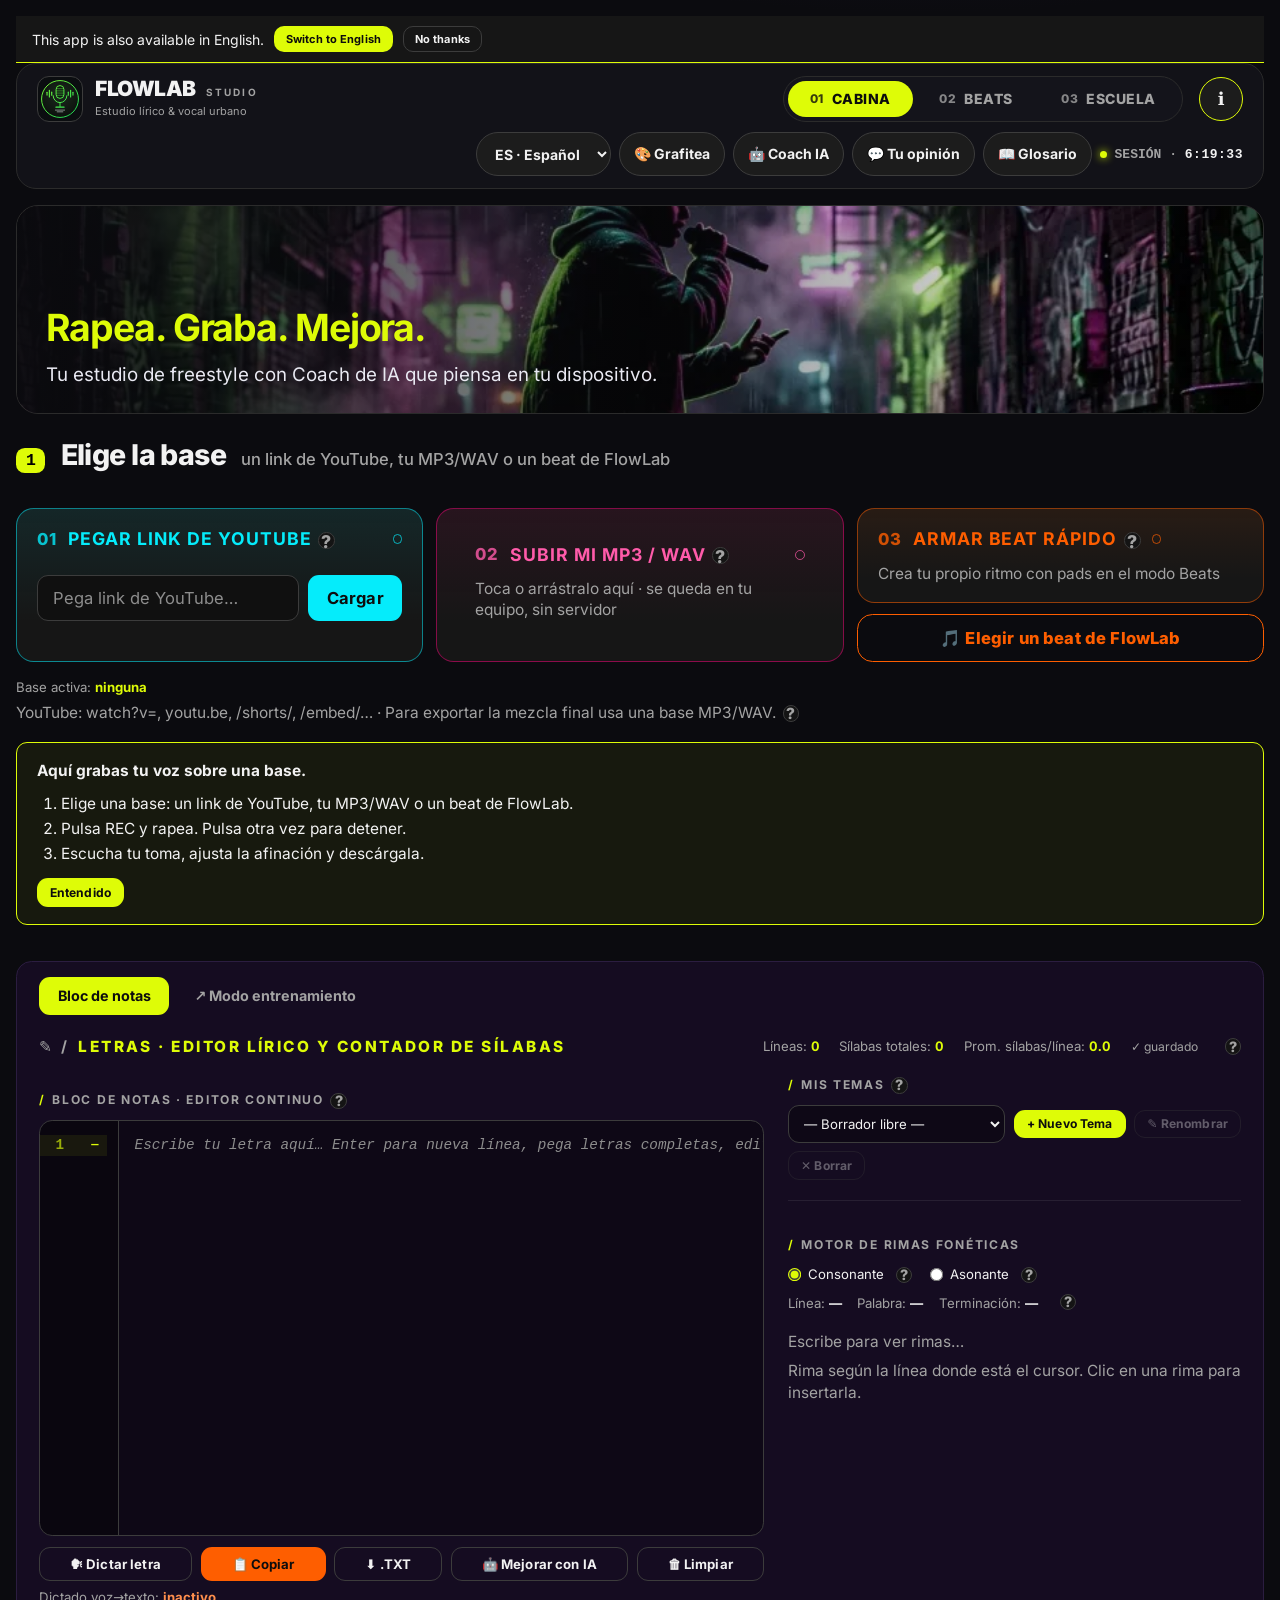
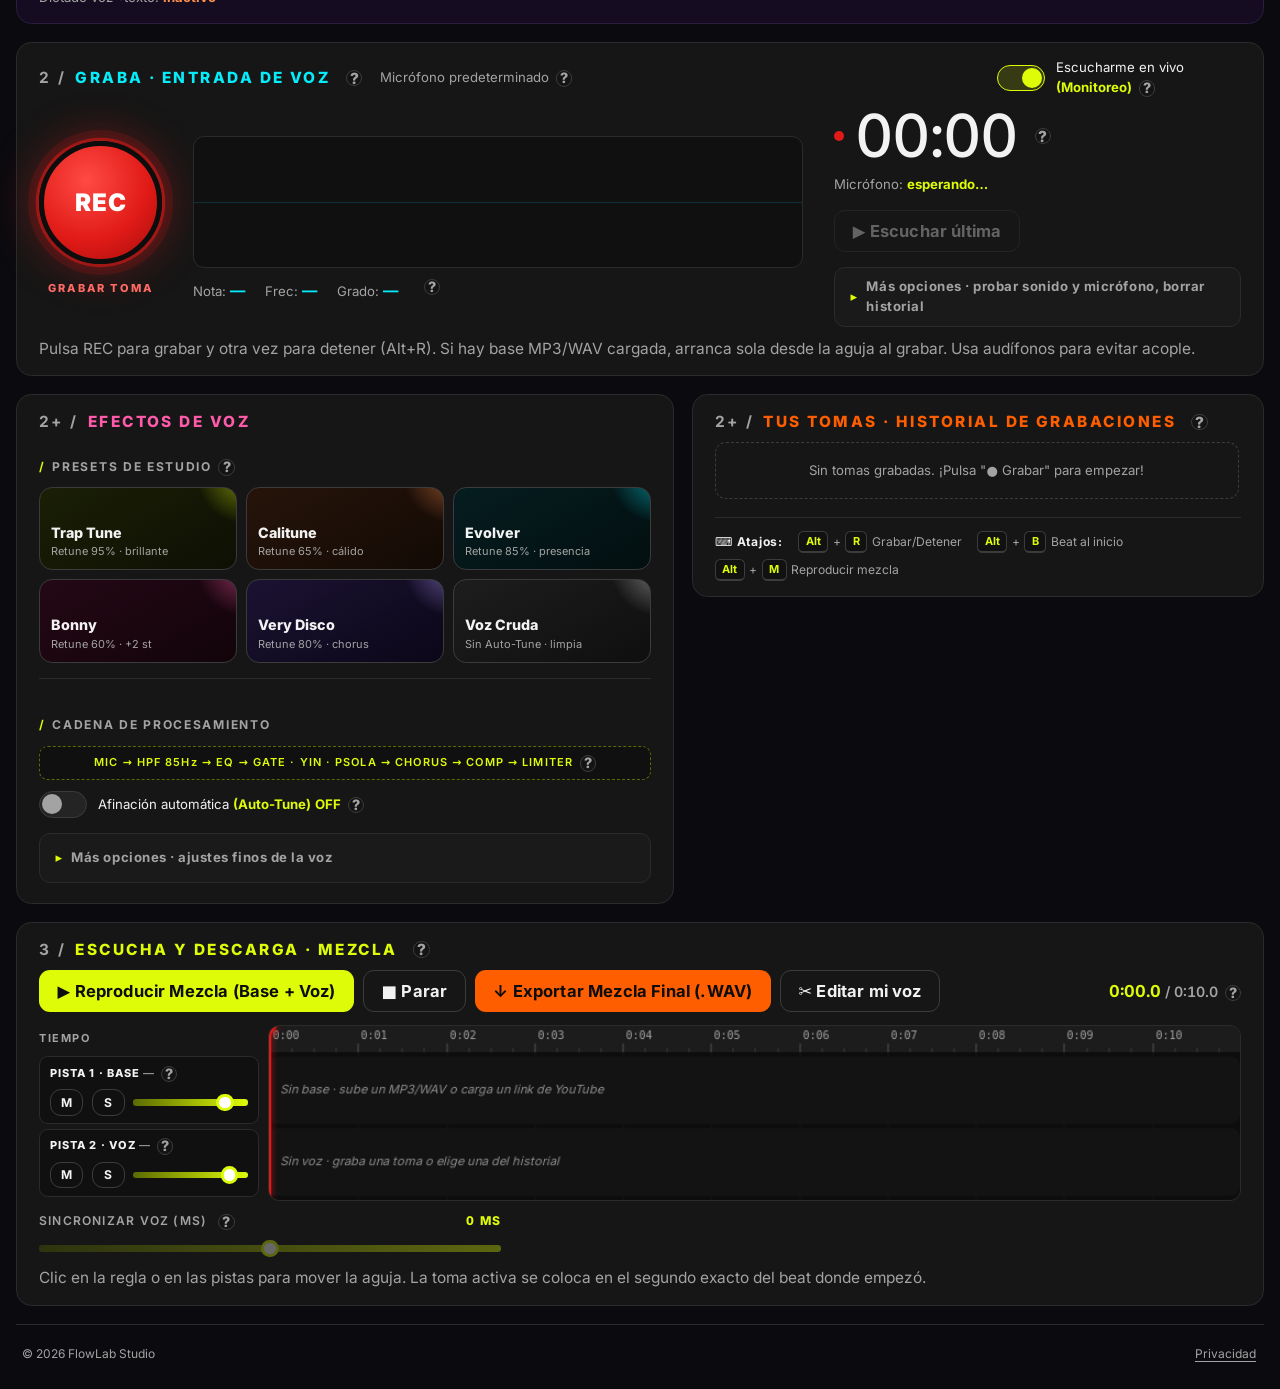
==== commit 5c592e5d: "Modo ingles: traduce los textos visibles que faltaban; service worker v52 Co-Authored-By: Claude Son" ====
--- a/public/index.html
+++ b/public/index.html
@@ -823,6 +823,7 @@
 <script src="escuela-ia.js" defer></script>
 <script src="editor-voz.js" defer></script>
 <script src="rapear-imagenes.js" defer></script>
+<script src="i18n-en.js" defer></script>
 <script src="pwa.js"></script>
 </body>
 </html>
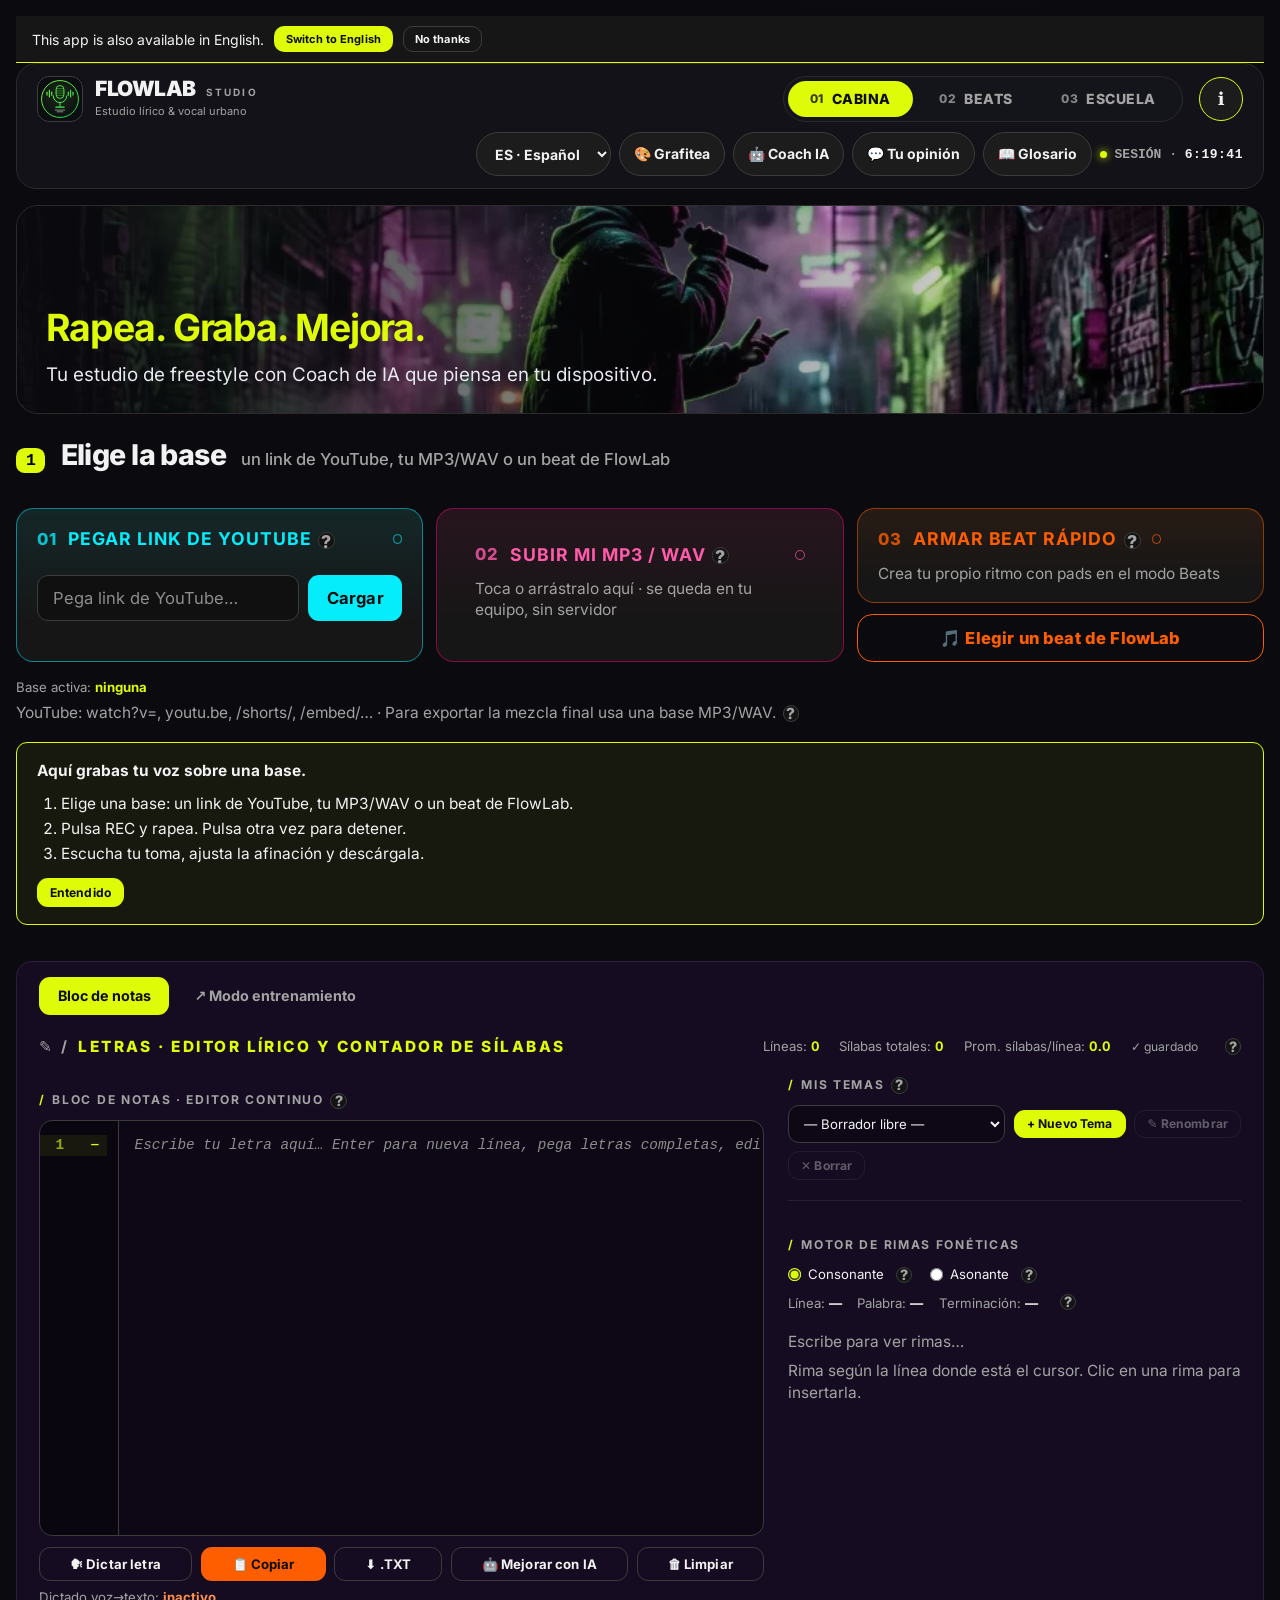
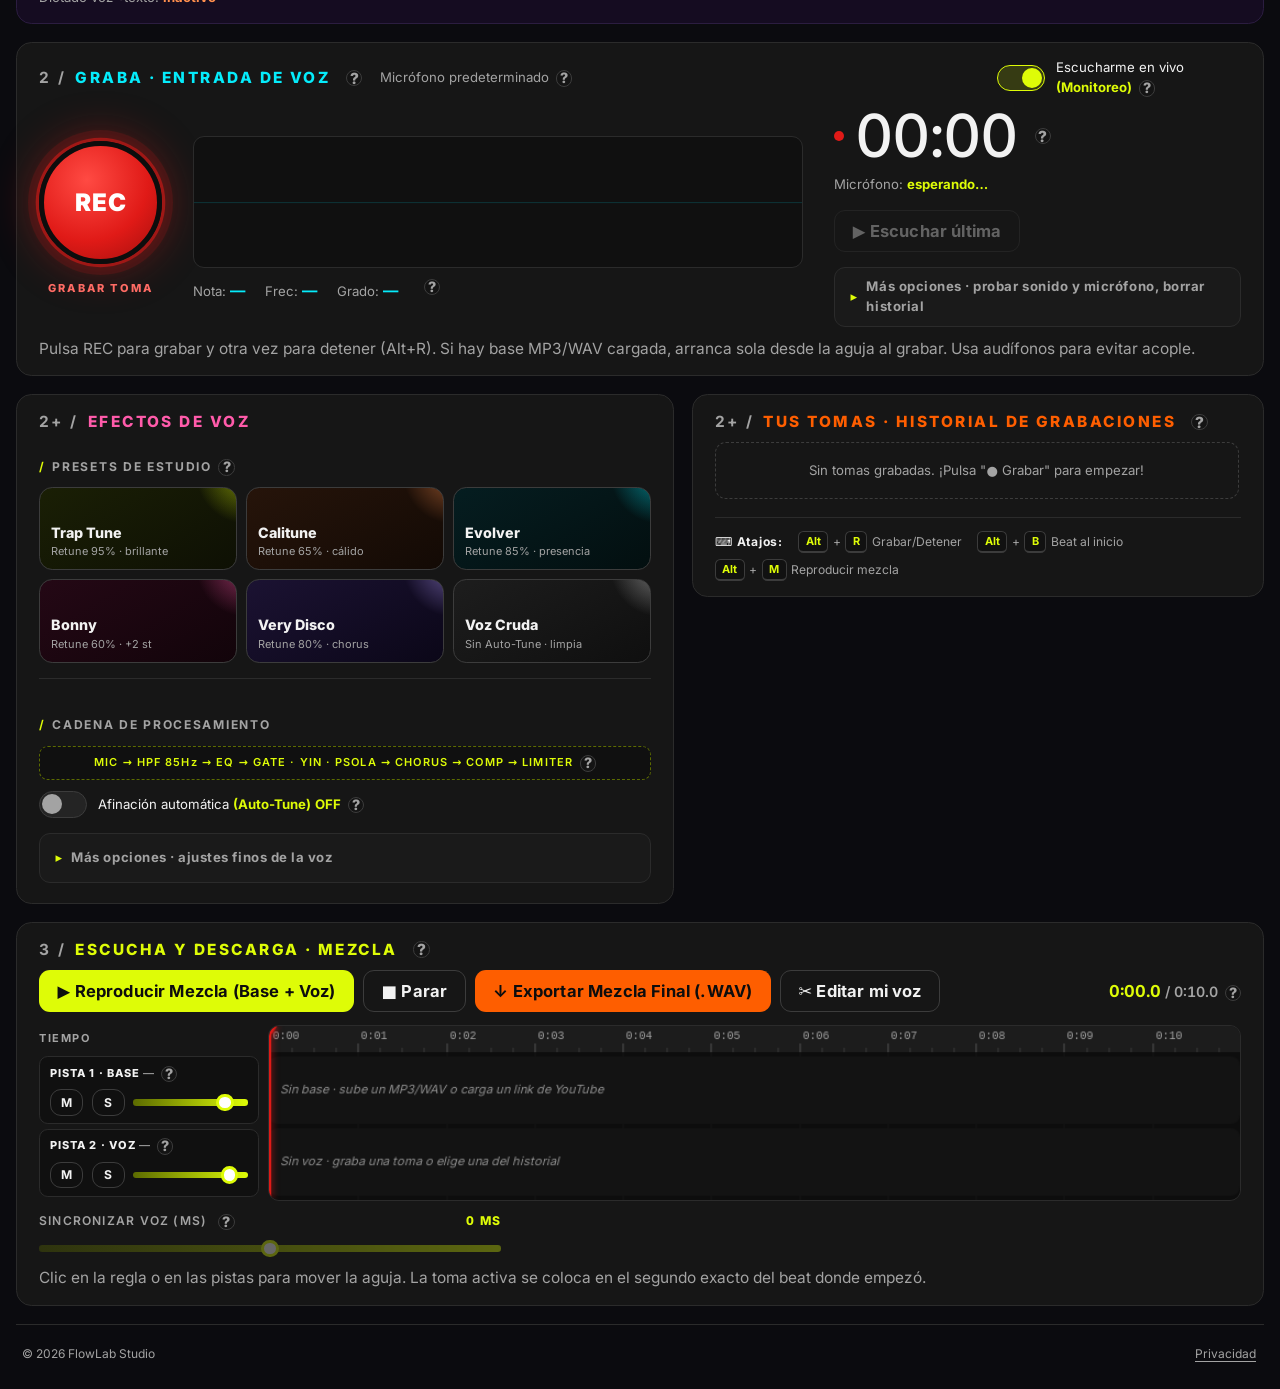
==== commit eb8c76aa: "Modo ingles: ayudas y glosario; service worker v53 Co-Authored-By: Claude Sonnet 5.5 <noreply@anthro" ====
--- a/public/index.html
+++ b/public/index.html
@@ -824,6 +824,7 @@
 <script src="editor-voz.js" defer></script>
 <script src="rapear-imagenes.js" defer></script>
 <script src="i18n-en.js" defer></script>
+<script src="i18n-ayudas.js" defer></script>
 <script src="pwa.js"></script>
 </body>
 </html>
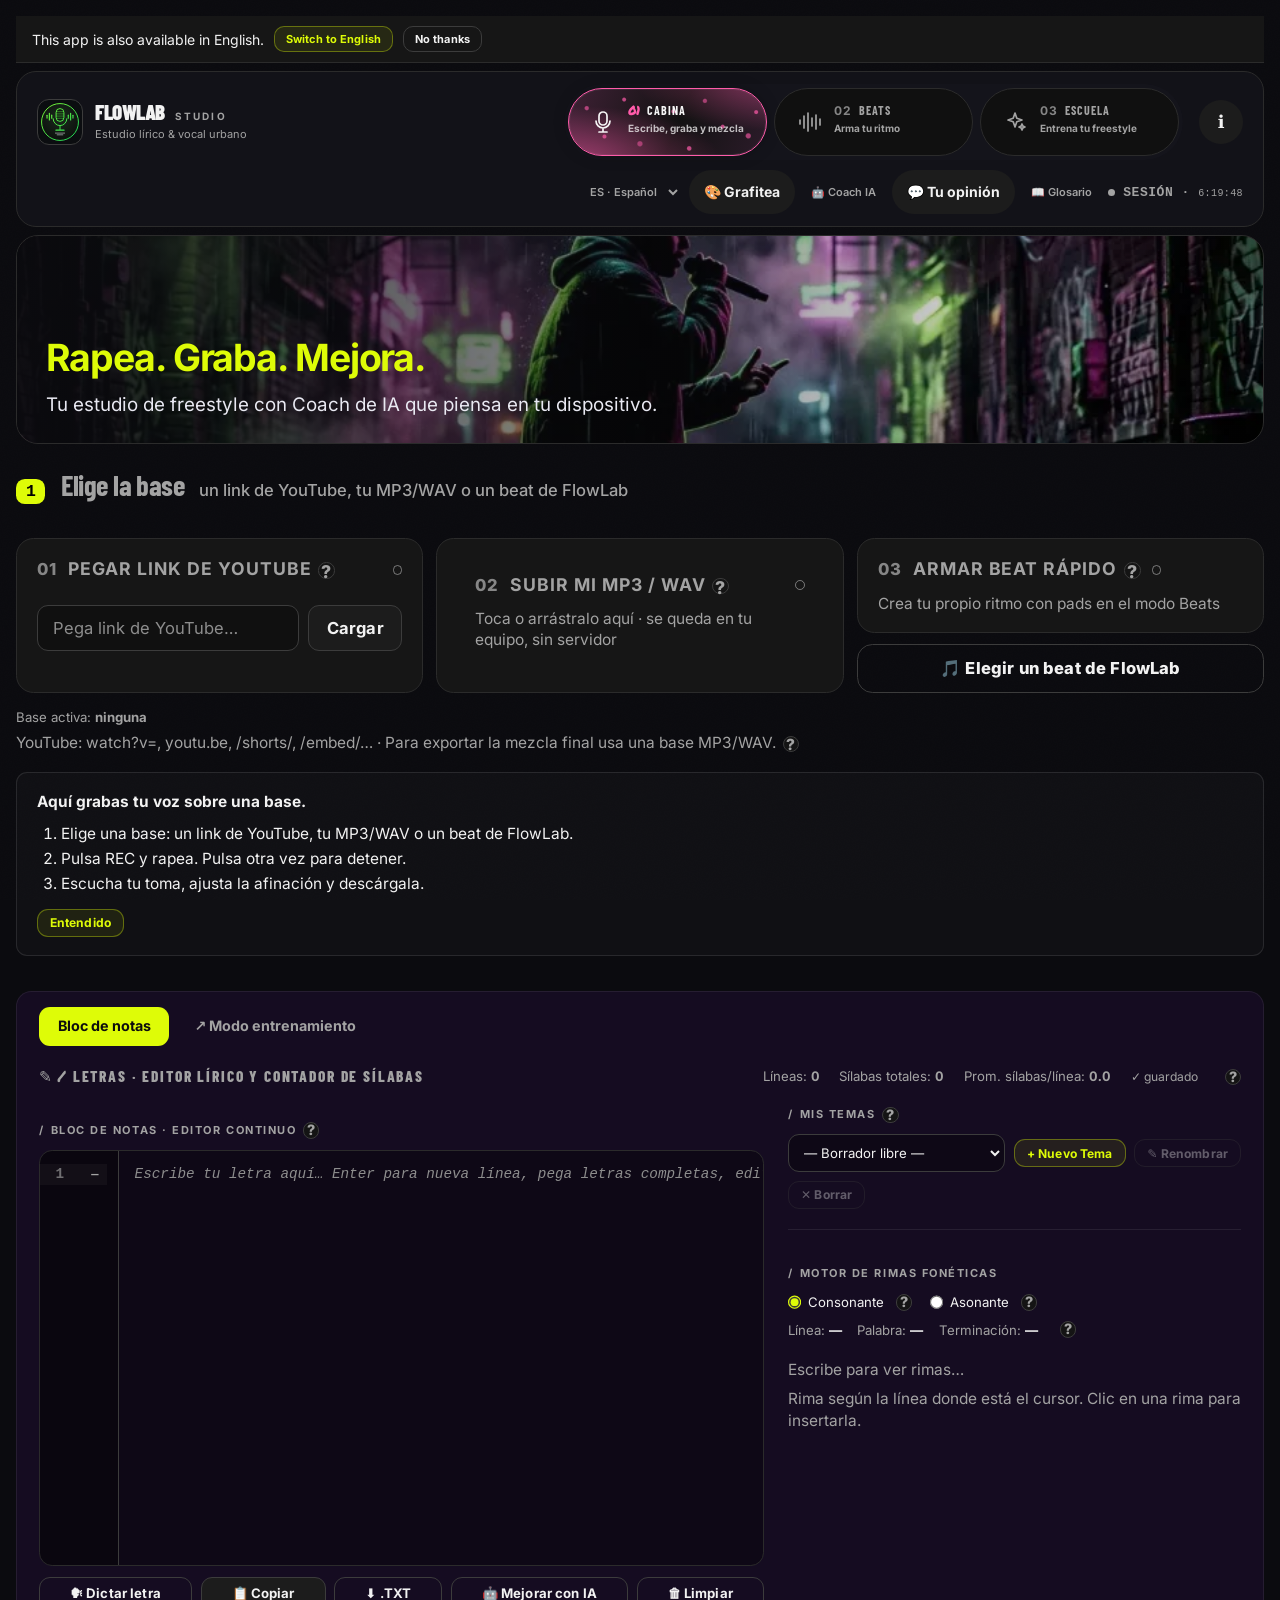
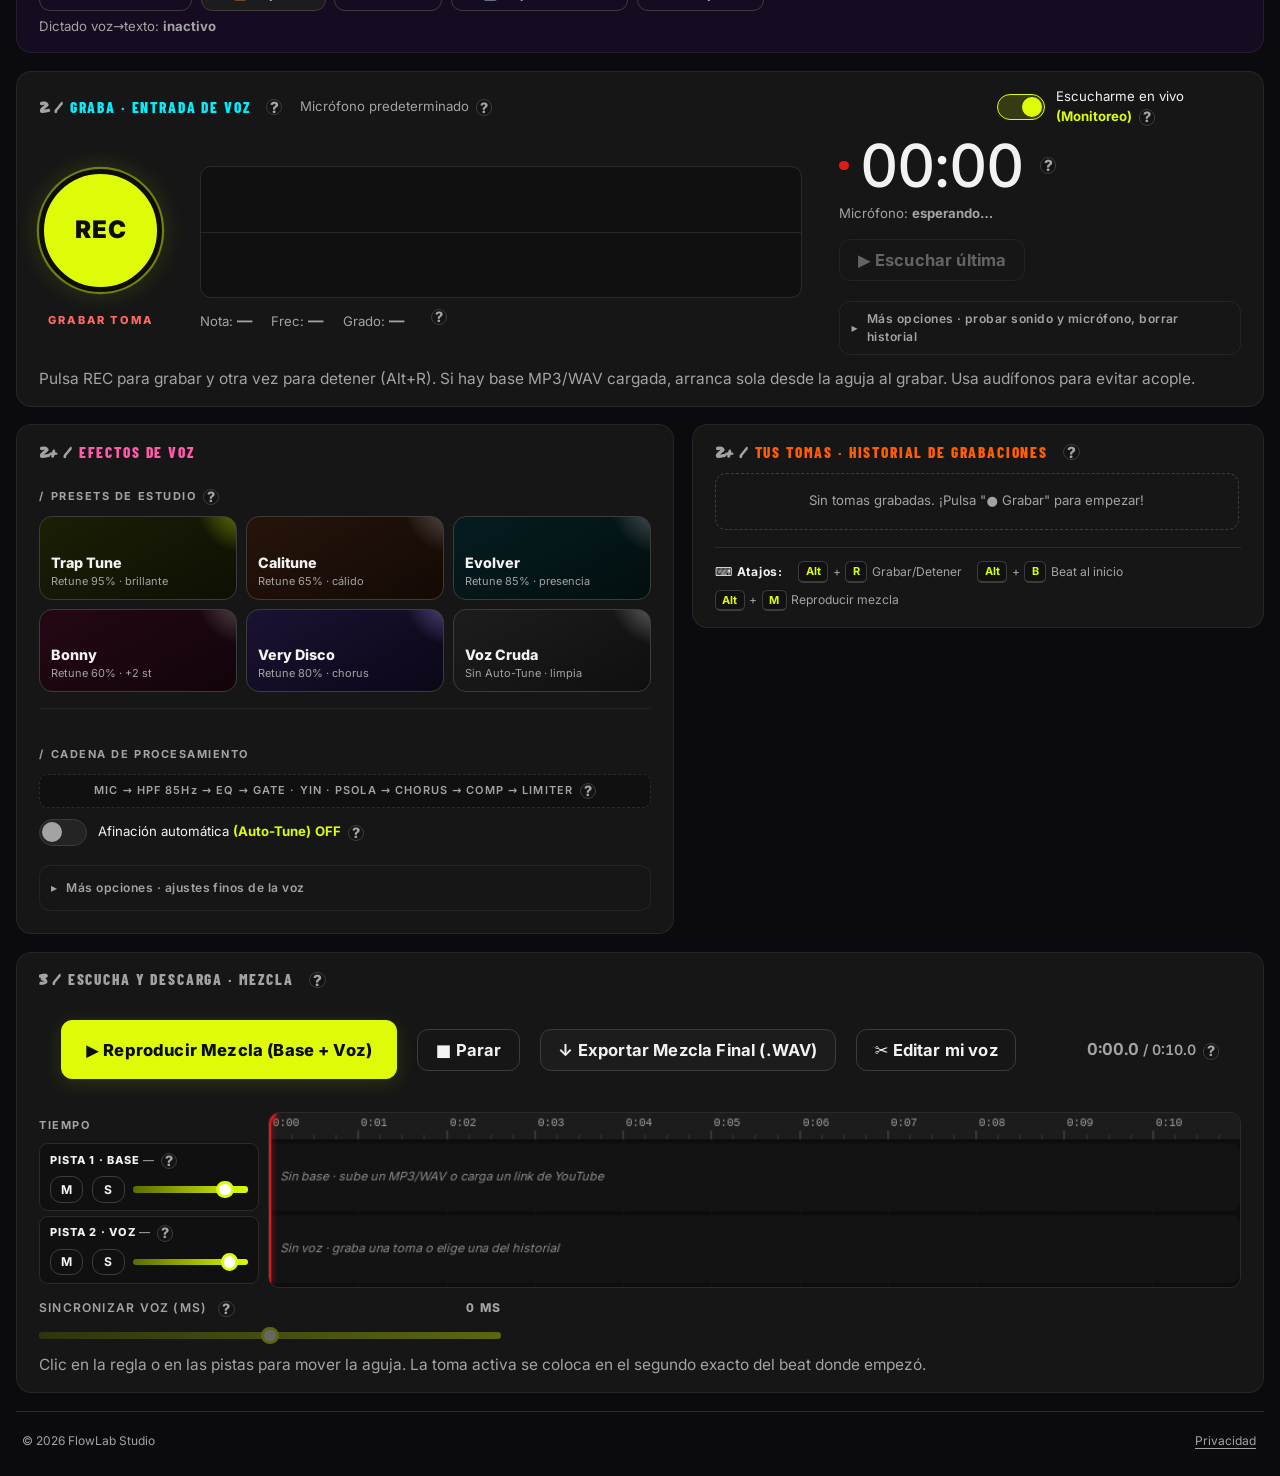
==== commit b6a66501: "Agrega sonidos e instrumentos libres" ====
--- a/public/index.html
+++ b/public/index.html
@@ -3,7 +3,7 @@
 <head>
 <meta charset="UTF-8">
 <meta name="viewport" content="width=device-width, initial-scale=1.0">
-<meta http-equiv="Content-Security-Policy" content="default-src 'self'; script-src 'self' https://www.youtube.com https://www.gstatic.com https://www.google.com/recaptcha/ https://www.gstatic.com/recaptcha/; frame-src https://www.youtube.com https://www.google.com/recaptcha/ https://recaptcha.google.com/recaptcha/; connect-src 'self' https://api.datamuse.com https://content-firebaseappcheck.googleapis.com https://firebasevertexai.googleapis.com https://www.google.com/recaptcha/; img-src 'self'; style-src 'self' 'unsafe-inline'; worker-src 'self'; manifest-src 'self'; object-src 'none'; base-uri 'self'; form-action 'none'">
+<meta http-equiv="Content-Security-Policy" content="default-src 'self'; script-src 'self' https://www.youtube.com https://www.gstatic.com https://www.google.com/recaptcha/ https://www.gstatic.com/recaptcha/; frame-src https://www.youtube.com https://www.google.com/recaptcha/ https://recaptcha.google.com/recaptcha/; connect-src 'self' https://api.datamuse.com https://content-firebaseappcheck.googleapis.com https://firebasevertexai.googleapis.com https://www.google.com/recaptcha/; img-src 'self' data:; style-src 'self' 'unsafe-inline'; worker-src 'self'; manifest-src 'self'; object-src 'none'; base-uri 'self'; form-action 'none'">
 <meta name="referrer" content="strict-origin-when-cross-origin">
 <title>FlowLab Studio · Estudio Lírico y Vocal Urbano</title>
 <link rel="icon" href="favicon.ico" sizes="48x48">
@@ -11,6 +11,10 @@
 <link rel="apple-touch-icon" href="apple-touch-icon.png">
 <link rel="manifest" href="manifest.json">
 <link rel="preload" href="assets/fonts/inter-latin-wght.woff2" as="font" type="font/woff2" crossorigin>
+<link rel="preload" href="assets/fonts/barlow-condensed-700-latin.woff2" as="font" type="font/woff2" crossorigin>
+<link rel="preload" href="assets/fonts/barlow-condensed-800-latin.woff2" as="font" type="font/woff2" crossorigin>
+<link rel="preload" href="assets/fonts/barlow-condensed-900-latin.woff2" as="font" type="font/woff2" crossorigin>
+<link rel="preload" href="assets/fonts/permanent-marker-latin.woff2" as="font" type="font/woff2" crossorigin>
 <meta name="theme-color" content="#DEFC07">
 <meta name="mobile-web-app-capable" content="yes">
 <meta name="apple-mobile-web-app-capable" content="yes">
@@ -45,10 +49,37 @@
   "image": "https://flowlab-studio.pages.dev/assets/og-image.png"
 }
 </script>
-<link rel="stylesheet" href="styles.css">
+<link rel="stylesheet" href="css/styles.css">
 <link rel="stylesheet" href="tema-elite.css">
+<style>
+.app-loader{position:fixed;inset:0;z-index:9999;display:flex;flex-direction:column;align-items:center;justify-content:center;gap:18px;background:#070707;overflow:hidden;transition:opacity .7s ease,visibility .7s}
+.app-loader.is-done{opacity:0;visibility:hidden}
+.app-loader::before{content:"";position:absolute;inset:-20%;background:radial-gradient(circle at 50% 45%,rgba(222,252,7,.18),transparent 55%);animation:ld-glow 3s ease-in-out infinite}
+.ld-img{position:relative;width:min(78vw,520px);height:auto;border-radius:14px;box-shadow:0 0 40px rgba(222,252,7,.25);animation:ld-pulse 2.4s ease-in-out infinite}
+.ld-bars{position:relative;display:flex;align-items:flex-end;gap:5px;height:34px}
+.ld-bars i{width:5px;height:8px;background:#DEFC07;border-radius:3px;animation:ld-bar 1s ease-in-out infinite}
+.ld-bars i:nth-child(3n+2){background:#00e5ff}
+.ld-bars i:nth-child(3n){background:#ff2bd6}
+.ld-bars i:nth-child(odd){animation-delay:.15s}
+.ld-track{position:relative;width:min(60vw,320px);height:3px;background:#1d1d1d;border-radius:3px;overflow:hidden}
+.ld-track b{display:block;height:100%;width:0;background:linear-gradient(90deg,#DEFC07,#00e5ff,#ff2bd6);animation:ld-fill 2.6s ease forwards}
+.ld-msg{position:relative;margin:0;font:600 13px/1 Inter,system-ui,sans-serif;letter-spacing:.14em;color:#DEFC07;text-transform:uppercase}
+.ld-sub{position:relative;margin:0;font:400 12px/1.4 Inter,system-ui,sans-serif;color:#9a9a9a}
+@keyframes ld-pulse{0%,100%{transform:scale(1);filter:brightness(1)}50%{transform:scale(1.03);filter:brightness(1.15)}}
+@keyframes ld-glow{0%,100%{opacity:.6}50%{opacity:1}}
+@keyframes ld-bar{0%,100%{height:8px}50%{height:34px}}
+@keyframes ld-fill{to{width:100%}}
+@media (prefers-reduced-motion:reduce){.app-loader *,.app-loader::before{animation:none!important}}
+</style>
 </head>
 <body>
+<div id="appLoader" class="app-loader" role="status" aria-live="polite" aria-label="Cargando FlowLab Studio" aria-hidden="false">
+  <img class="ld-img" src="assets/loader-flowlab.png" alt="FlowLab Studio" width="520">
+  <div class="ld-bars" aria-hidden="true"><i></i><i></i><i></i><i></i><i></i><i></i><i></i></div>
+  <div class="ld-track"><b></b></div>
+  <p class="ld-msg" id="loaderMsg">Cargando motor de audio…</p>
+  <p class="ld-sub">Usa audífonos para evitar eco en tu grabación</p>
+</div>
 <a class="skip-link" href="#app">Saltar al contenido</a>
 
 <header class="topbar">
@@ -66,9 +97,18 @@
   </div>
 
   <nav class="modes" role="tablist" aria-label="Modos de FlowLab">
-    <button type="button" role="tab" id="tab-cabina" class="mode-tab on" data-mode-tab="cabina" aria-selected="true" aria-controls="mode-cabina"><i>01</i>Cabina</button>
-    <button type="button" role="tab" id="tab-beats" class="mode-tab" data-mode-tab="beats" aria-selected="false" aria-controls="mode-beats" tabindex="-1"><i>02</i>Beats</button>
-    <button type="button" role="tab" id="tab-escuela" class="mode-tab" data-mode-tab="escuela" aria-selected="false" aria-controls="mode-escuela" tabindex="-1"><i>03</i>Escuela</button>
+    <button type="button" role="tab" id="tab-cabina" class="mode-tab on" data-mode-tab="cabina" aria-selected="true" aria-controls="mode-cabina" tabindex="0">
+      <svg class="mode-tab-icon" viewBox="0 0 24 24" aria-hidden="true"><rect x="8" y="2" width="8" height="13" rx="4"></rect><path d="M5 11a7 7 0 0 0 14 0M12 18v4m-4 0h8"></path></svg>
+      <span class="mode-tab-copy"><span class="mode-tab-heading"><i>01</i><b>Cabina</b></span><small>Escribe, graba y mezcla</small></span>
+    </button>
+    <button type="button" role="tab" id="tab-beats" class="mode-tab" data-mode-tab="beats" aria-selected="false" aria-controls="mode-beats" tabindex="-1">
+      <svg class="mode-tab-icon" viewBox="0 0 24 24" aria-hidden="true"><path d="M3 10v4m4-8v12m4-15v18m4-13v8m4-11v14m4-10v6"></path></svg>
+      <span class="mode-tab-copy"><span class="mode-tab-heading"><i>02</i><b>Beats</b></span><small>Arma tu ritmo</small></span>
+    </button>
+    <button type="button" role="tab" id="tab-escuela" class="mode-tab" data-mode-tab="escuela" aria-selected="false" aria-controls="mode-escuela" tabindex="-1">
+      <svg class="mode-tab-icon" viewBox="0 0 24 24" aria-hidden="true"><path d="m12 3 1.8 5.2L19 10l-5.2 1.8L12 17l-1.8-5.2L5 10l5.2-1.8L12 3Z"></path><path d="m19 14 .9 2.1L22 17l-2.1.9L19 20l-.9-2.1L16 17l2.1-.9L19 14Z"></path></svg>
+      <span class="mode-tab-copy"><span class="mode-tab-heading"><i>03</i><b>Escuela</b></span><small>Entrena tu freestyle</small></span>
+    </button>
   </nav>
     <button type="button" id="modeInfo" class="mode-info" aria-label="Ver cómo funciona este modo" title="¿Cómo funciona este modo?" aria-expanded="false">ℹ️</button>
 
@@ -147,7 +187,7 @@
   </section>
 
   <!-- ============ MODO CABINA ============ -->
-  <div class="mode-pane" id="mode-cabina" data-mode="cabina" role="tabpanel" aria-labelledby="tab-cabina">
+  <div class="mode-pane" id="mode-cabina" data-mode="cabina" role="tabpanel" aria-labelledby="tab-cabina" aria-hidden="false">
     <div class="audio-banner" data-audio-banner role="status" aria-live="polite">
       <span>🔊 <b>Toca para activar el sonido.</b> Si no oyes nada: quita el <b>modo silencio</b> del celular (interruptor al costado) y sube el volumen.</span>
     </div>
@@ -478,7 +518,7 @@
   </div>
 
   <!-- ============ MODO BEATS · Creador de beats (Mejoras 3 · Parte 2) ============ -->
-  <div class="mode-pane hidden" id="mode-beats" data-mode="beats" role="tabpanel" aria-labelledby="tab-beats">
+  <div class="mode-pane hidden" id="mode-beats" data-mode="beats" role="tabpanel" aria-labelledby="tab-beats" aria-hidden="true">
     <div class="audio-banner" data-audio-banner role="status" aria-live="polite">
       <span>🔊 <b>Toca para activar el sonido.</b> Si no oyes nada: quita el <b>modo silencio</b> del celular (interruptor al costado) y sube el volumen.</span>
     </div>
@@ -532,7 +572,7 @@
       </div>
       <div class="bt-actions">
         <button type="button" class="btn btn-ghost" id="btClear">🧹 Limpiar</button>
-        <button type="button" class="btn btn-ghost" id="btRandom">🎲 Sorpréndeme</button>
+        <button type="button" class="btn btn-ghost" id="btRandom" title="Genera una composición distinta con instrumentos, samples y efectos">🎲 Sorpréndeme · 2:30</button>
         <button type="button" class="btn btn-neon" id="btSave">💾 Guardar</button>
         <button type="button" class="btn btn-ghost" data-mode-go="cabina">← Volver a la Cabina</button>
         <span class="bt-status" id="btStatus" role="status" aria-live="polite"></span>
@@ -562,7 +602,7 @@
           <div class="bt-pads" id="btPads" role="group" aria-labelledby="btPadsTitle"></div>
         </div>
         <details class="bt-fx more" id="moreFxBeats">
-          <summary id="btFxTitle">Más opciones · Dale sabor (vinilo, filtro, saturación)</summary>
+          <summary id="btFxTitle">Efectos · vinilo, filtro, saturación y reverb</summary>
           <p class="hint">Mueve los deslizadores y escucha cómo cambia.</p>
           <label class="lbl" for="btFxVinyl">Vinilo <span class="val" id="btFxVinylVal">0%</span></label>
           <input type="range" id="btFxVinyl" min="0" max="100" step="1" value="0">
@@ -570,8 +610,26 @@
           <input type="range" id="btFxFilter" min="0" max="100" step="1" value="0">
           <label class="lbl" for="btFxSat">Saturación <span class="val" id="btFxSatVal">0%</span></label>
           <input type="range" id="btFxSat" min="0" max="100" step="1" value="0">
+          <label class="lbl" for="btFxReverb">Reverb <span class="val" id="btFxReverbVal">0%</span></label>
+          <input type="range" id="btFxReverb" min="0" max="100" step="1" value="0">
         </details>
       </div>
+
+      <section class="bt-arrangement hidden" id="btArrangement" aria-labelledby="btArrangementTitle">
+        <div class="bt-arr-head">
+          <div>
+            <h3 id="btArrangementTitle">Composición · 2:30</h3>
+            <p class="hint" id="btArrangementMeta">Una pieza completa, organizada por tiempo y secciones.</p>
+          </div>
+          <button type="button" class="btn btn-ghost btn-small" id="btAddSection">＋ Añadir 10 s</button>
+        </div>
+        <div class="bt-arr-track" id="btArrangementSections" role="group" aria-label="Secciones de la composición"></div>
+        <label class="bt-arr-seek">
+          <span class="lbl">Fragmento para editar <output id="btArrangementPosition">0:00</output></span>
+          <input type="range" id="btArrangementSeek" min="0" max="0" step="1" value="0" aria-label="Seleccionar fragmento de la composición">
+        </label>
+        <p class="hint bt-arr-editing" id="btArrangementEditing" aria-live="polite"></p>
+      </section>
 
       <div class="bt-seq-block">
         <div class="bt-seq-head">
@@ -581,7 +639,7 @@
             <div class="bt-add-menu hidden" id="btAddMenu" role="menu" aria-label="Instrumentos que puedes añadir"></div>
           </div>
         </div>
-        <p class="hint">Toca un paso para encenderlo o apagarlo. Mantén pulsado (o clic derecho) para cambiar la fuerza del golpe. En bajo y sample, <b>♪</b> te deja elegir la nota de cada paso.</p>
+        <p class="hint">Toca un paso para encenderlo o apagarlo. Mantén pulsado (o clic derecho) para cambiar la fuerza del golpe. En bajo y sample, <b>♪</b> te deja elegir la nota de cada paso. En cada pista puedes escoger cualquiera de los 68 samples o usar el sonido automático del kit.</p>
         <p class="bt-scroll-hint" aria-hidden="true">↔ Desliza el patrón para ver todos los pasos</p>
         <div class="bt-seq-scroll" id="btSeqScroll"><div class="bt-seq" id="btSeq" role="group" aria-labelledby="btSeqTitle"></div></div>
       </div>
@@ -623,7 +681,7 @@
   </div>
 
   <!-- ============ MODO ESCUELA ============ -->
-  <div class="mode-pane hidden" id="mode-escuela" data-mode="escuela" role="tabpanel" aria-labelledby="tab-escuela">
+  <div class="mode-pane hidden" id="mode-escuela" data-mode="escuela" role="tabpanel" aria-labelledby="tab-escuela" aria-hidden="true">
     <section class="panel panel-school">
       <div class="block school" id="school">
         <div class="school-head">
@@ -806,16 +864,17 @@
   <nav aria-label="Enlaces del pie"><a href="privacidad.html">Privacidad</a></nav>
 </footer>
 
-<script src="freestyle-data.js"></script>
-<script src="i18n.js"></script>
-<script src="app.js"></script>
-<script src="freestyle-school.js"></script>
-<script src="cabina.js"></script>
-<script src="beats.js"></script>
+<script src="js/loader.js"></script>
+<script src="js/freestyle-data.js"></script>
+<script src="js/i18n.js"></script>
+<script src="js/app.js"></script>
+<script src="js/freestyle-school.js"></script>
+<script src="js/cabina.js"></script>
+<script src="js/beats.js"></script>
 <div id="updateBar" class="update-bar hidden" role="status" aria-live="polite"><span class="ub-msg">Hay una versión nueva de FlowLab.</span> <button type="button" class="btn btn-neon btn-small" data-update-go>Actualizar</button> <button type="button" class="btn btn-ghost btn-small" data-update-later aria-label="Ahora no">Después</button></div>
-<script src="help.js"></script>
-<script src="glosario.js"></script>
-<script type="module" src="ai-coach.js"></script>
+<script src="js/help.js"></script>
+<script src="js/glosario.js"></script>
+<script type="module" src="js/ai-coach.js"></script>
 <script src="burbuja-ia.js" defer></script>
 <script src="graffiti.js" defer></script>
 <script src="feedback.js" defer></script>
@@ -825,6 +884,6 @@
 <script src="rapear-imagenes.js" defer></script>
 <script src="i18n-en.js" defer></script>
 <script src="i18n-ayudas.js" defer></script>
-<script src="pwa.js"></script>
+<script src="js/pwa.js"></script>
 </body>
 </html>
--- a/public/css/styles.css
+++ b/public/css/styles.css
@@ -0,0 +1,1156 @@
+/* =====================================================================
+   FlowLab Studio · styles.css  —  nuevo look (Mejoras 3 · Parte 1)
+   Basado en el diseño de Figma (referencia-figma/). Todo el color y la forma salen de
+   las variables de :root: para cambiar el estilo, cambia SOLO esos valores.
+   ===================================================================== */
+@font-face{font-family:"Inter";src:url("../assets/fonts/inter-latin-wght.woff2") format("woff2");font-weight:100 900;font-style:normal;font-display:swap}
+@font-face{font-family:"Barlow Condensed";src:url("../assets/fonts/barlow-condensed-700-latin.woff2") format("woff2");font-weight:700;font-style:normal;font-display:swap}
+@font-face{font-family:"Barlow Condensed";src:url("../assets/fonts/barlow-condensed-800-latin.woff2") format("woff2");font-weight:800;font-style:normal;font-display:swap}
+@font-face{font-family:"Barlow Condensed";src:url("../assets/fonts/barlow-condensed-900-latin.woff2") format("woff2");font-weight:900;font-style:normal;font-display:swap}
+@font-face{font-family:"Permanent Marker";src:url("../assets/fonts/permanent-marker-latin.woff2") format("woff2");font-weight:400;font-style:normal;font-display:swap}
+
+:root{
+  /* superficies */
+  --bg:#0D0D0D; --surface:#161616; --surface-2:#1C1C1C; --surface-3:#242424;
+  --violet:#150C21; --violet-2:#181536;
+  --line:#2B2B2B; --line-2:#3C3C3C;
+  /* texto */
+  --txt:#F2F2F2; --muted:#A3A3A3; --on-accent:#0D0D0D;
+  /* acentos (colores muestreados de las imágenes de Figma) */
+  --lime:#DEFC07; --cyan:#05ECFB; --magenta:#F20479; --orange:#FE5E00; --red:#E01A17; --green:#4ADE38;
+  /* versiones para TEXTO sobre fondo oscuro (cumplen el contraste 4,5:1) */
+  --magenta-ink:#FF5BAA; --red-ink:#FF6B64; --orange-ink:#FF8F4D;
+  /* forma */
+  --radius:14px; --radius-sm:10px;
+  --font:"Inter","Segoe UI",system-ui,-apple-system,Roboto,Arial,sans-serif;
+  --font-display:"Barlow Condensed","Arial Narrow",var(--font);
+  --font-tag:"Permanent Marker",var(--font);
+  /* nombres de antes: siguen funcionando y apuntan a los colores nuevos */
+  --neon:var(--lime); --forest:#5C6B00; --gold:var(--orange); --gold2:var(--orange-ink);
+  --panel:var(--surface); --panel2:var(--surface-2); --bg2:var(--surface);
+  --glow-neon:0 0 14px rgba(222,252,7,.28); --glow-gold:0 0 14px rgba(254,94,0,.3);
+}
+
+*{box-sizing:border-box;margin:0;padding:0}
+html,body{min-height:100%}
+body{
+  background:
+    radial-gradient(900px 480px at 88% -8%, rgba(222,252,7,.05), transparent 62%),
+    radial-gradient(700px 420px at -5% 105%, rgba(5,236,251,.04), transparent 60%),
+    var(--bg);
+  color:var(--txt);font:14px/1.5 var(--font);padding:16px;-webkit-font-smoothing:antialiased;
+}
+button{font-family:inherit;cursor:pointer}
+input,select,textarea{font-family:inherit}
+button:focus-visible,a:focus-visible,summary:focus-visible{outline:2px solid var(--lime);outline-offset:2px}
+.hidden{display:none!important}
+.sr-only{position:absolute;width:1px;height:1px;overflow:hidden;clip:rect(0 0 0 0);white-space:nowrap}
+.skip-link{position:absolute;left:12px;top:-64px;z-index:10000;background:var(--lime);color:#000;padding:8px 14px;border-radius:8px;font-weight:800;text-decoration:none}
+.skip-link:focus{top:12px}
+
+/* ---------- Tipografía: etiquetas pequeñas en mayúsculas, títulos gruesos ---------- */
+h1{font-size:22px;font-weight:900;letter-spacing:-.02em;text-transform:uppercase;line-height:1}
+.h1-sub{font-size:10px;font-weight:700;letter-spacing:.22em;color:var(--muted);margin-left:6px}
+h3{font-size:11px;font-weight:700;letter-spacing:.14em;text-transform:uppercase;color:var(--muted);margin-bottom:10px}
+h3::before{content:"/";color:var(--lime);margin-right:.55em}
+.eyebrow{font-size:11px;font-weight:800;letter-spacing:.16em;text-transform:uppercase;color:var(--lime);display:flex;align-items:center;gap:8px;margin:0}
+.eyebrow .num{color:var(--muted);font-weight:700}
+.eyebrow .num::after{content:" /"}
+.eyebrow.cyan{color:var(--cyan)} .eyebrow.magenta{color:var(--magenta-ink)} .eyebrow.orange{color:var(--orange)}
+.hint{color:var(--muted);font-size:11px;margin-top:6px;line-height:1.45}
+.lbl{display:block;font-size:11px;color:var(--muted);text-transform:uppercase;letter-spacing:.1em;margin:10px 0 4px;font-weight:600}
+.val{float:right;color:var(--lime);font-weight:800;font-variant-numeric:tabular-nums}
+
+/* ---------- Cabecera: marca · modo actual · modos · estado ---------- */
+.topbar{
+  display:grid;grid-template-columns:auto minmax(0,1fr) auto auto;align-items:center;gap:16px;
+  background:var(--surface);border:1px solid var(--line);border-radius:var(--radius);
+  padding:12px 18px;margin:0 auto 16px;max-width:1440px;
+}
+.brand{display:flex;gap:12px;align-items:center;min-width:0}
+.brand-mark{width:46px;height:46px;border-radius:12px;display:grid;place-items:center;flex:0 0 auto;background:#0b0d10;border:1px solid var(--line-2)}
+.brand-mark img{display:block;width:40px;height:40px}
+.brand p{color:var(--muted);font-size:11px;margin-top:4px}
+.mode-now{display:flex;flex-direction:column;gap:2px;border-left:1px solid var(--line);padding-left:16px;min-width:0}
+.mode-now b{font-size:11px;letter-spacing:.16em;color:var(--lime);font-weight:800}
+.mode-now small{font-size:11px;color:var(--muted)}
+.modes{display:grid;grid-template-columns:repeat(3,minmax(112px,1fr));gap:7px;min-width:0}
+.mode-tab{
+  display:grid;grid-template-columns:28px minmax(0,1fr);align-items:center;gap:0 9px;min-width:0;min-height:68px;padding:9px 11px;
+  text-align:left;border:1px solid var(--line);border-radius:11px;background:#101010;color:var(--muted);
+  font:700 12px/1.2 var(--font);transition:background .15s,color .15s,border-color .15s,box-shadow .15s;
+}
+.mode-tab-icon{grid-row:1/3;width:24px;height:24px;fill:none;stroke:currentColor;stroke-width:1.7;stroke-linecap:round;stroke-linejoin:round}
+.mode-tab-copy{display:grid;gap:3px;min-width:0}
+.mode-tab-heading{display:flex;align-items:baseline;gap:7px}
+.mode-tab-heading i{font-style:normal;font-size:9px;letter-spacing:.08em;opacity:.68}
+.mode-tab-heading b{font-family:var(--font-display);font-size:12px;letter-spacing:.08em;text-transform:uppercase}
+.mode-tab-copy small{color:var(--muted);font-size:10px;line-height:1.25;letter-spacing:0;text-transform:none}
+.mode-tab:hover{color:var(--txt);border-color:var(--line-2)}
+.mode-tab.on{background:rgba(222,252,7,.07);color:#DEFC07;border-color:#DEFC07;box-shadow:0 0 14px rgba(222,252,7,.24),inset 0 0 0 1px rgba(222,252,7,.2)}
+.mode-tab.on .mode-tab-copy small{color:#DEFC07}
+.status-strip{display:flex;align-items:center;gap:10px;color:var(--muted);font-size:11px;letter-spacing:.12em;text-transform:uppercase;font-weight:600}
+.status-text b{color:var(--txt);font-variant-numeric:tabular-nums;letter-spacing:.04em}
+.live-dot{display:inline-block;width:7px;height:7px;border-radius:50%;background:var(--lime);margin-right:8px;box-shadow:0 0 8px var(--lime);vertical-align:middle}
+.rec-pill{border:0;border-radius:20px;padding:5px 12px;background:var(--red);color:#fff;font:800 11px/1 var(--font);letter-spacing:.1em;animation:recBlink 1.2s infinite}
+.rec-pill b{font-variant-numeric:tabular-nums}
+@keyframes recBlink{50%{opacity:.62}}
+.social-link{display:inline-grid;place-items:center;width:34px;height:34px;border-radius:50%;border:1px solid var(--line-2);color:var(--txt);background:transparent;transition:.15s}
+.social-link:hover,.social-link:focus-visible{border-color:var(--lime);color:var(--lime);outline:none}
+.install-btn{padding:5px 12px;border-radius:20px;font:700 11px/1 var(--font);letter-spacing:.06em;background:transparent;color:var(--lime);border:1px solid rgba(222,252,7,.5);transition:.15s;text-transform:none}
+.install-btn:hover,.install-btn:focus-visible{background:var(--lime);color:var(--on-accent);outline:none}
+.install-btn:disabled{opacity:.5;cursor:wait}
+
+/* ---------- Estructura de la página ---------- */
+.app{max-width:1440px;margin:0 auto;display:flex;flex-direction:column;gap:16px}
+.mode-pane{display:flex;flex-direction:column;gap:16px;min-width:0}
+.mode-pane.is-entering{animation:modePaneEnter .3s ease both}
+@keyframes modePaneEnter{from{opacity:0;transform:translateY(8px)}to{opacity:1;transform:translateY(0)}}
+.app-loader.mode-transition{transition:opacity .15s ease,visibility .15s ease}
+.app-loader[aria-hidden="true"]{pointer-events:none}
+.panel{background:var(--surface);border:1px solid var(--line);border-radius:var(--radius);padding:20px;min-width:0}
+.panel-head{display:flex;align-items:center;justify-content:space-between;gap:12px 16px;flex-wrap:wrap;margin-bottom:16px}
+.block{margin-bottom:20px;padding-bottom:16px;border-bottom:1px solid var(--line)}
+.block:last-child{border-bottom:none;margin-bottom:0;padding-bottom:0}
+.row{display:flex;gap:8px;margin:8px 0}
+.row>*{flex:1}
+
+/* ---------- Botones ---------- */
+.btn{border:1px solid transparent;border-radius:var(--radius-sm);padding:10px 16px;font:700 13px/1.1 var(--font);letter-spacing:.01em;color:var(--on-accent);background:var(--lime);transition:filter .15s,transform .05s,border-color .15s,color .15s}
+.btn:hover:not(:disabled){filter:brightness(1.08)}
+.btn:active:not(:disabled){transform:translateY(1px)}
+.btn:disabled{opacity:.35;cursor:not-allowed}
+.btn-neon{background:var(--lime)}
+.btn-gold{background:var(--orange)}
+.btn-cyan{background:var(--cyan)}
+.btn-ghost{background:transparent;color:var(--txt);border-color:var(--line-2)}
+.btn-ghost:hover:not(:disabled){border-color:var(--lime);color:var(--lime);filter:none}
+.btn-danger{background:#2A1010;color:var(--red-ink);border-color:rgba(224,26,23,.5)}
+.btn-danger:hover:not(:disabled){background:#3A1514;color:#FFB0AB}
+.btn-small{padding:6px 11px!important;font-size:11px!important}
+.btn-wide{width:100%;margin-top:10px}
+.btn.on{border-color:var(--lime);color:var(--lime)}
+.btn-link{background:none;border:0;color:var(--txt);font:600 13px/1 var(--font);padding:8px 10px;border-radius:8px}
+.btn-link:hover{color:var(--lime)}
+
+/* ---------- Campos ---------- */
+input[type=text],input[type=url],input[type=number],select,textarea{
+  width:100%;background:#101010;border:1px solid var(--line-2);color:var(--txt);
+  border-radius:var(--radius-sm);padding:10px 12px;font-size:13px;outline:none;
+}
+input:focus-visible,select:focus-visible,textarea:focus-visible{border-color:var(--lime);box-shadow:0 0 0 3px rgba(222,252,7,.16)}
+input::placeholder,textarea::placeholder{color:#8D8D8D;opacity:1}
+select{cursor:pointer}
+select option{background:#101010;color:var(--txt)}
+.chk{display:flex;gap:6px;align-items:center;cursor:pointer;color:var(--txt)}
+.chk input,.rhyme-type input{accent-color:var(--lime)}
+input[type=range]{-webkit-appearance:none;appearance:none;width:100%;height:6px;border-radius:3px;background:linear-gradient(90deg,var(--forest),var(--lime));outline:none;margin:4px 0 8px}
+input[type=range]::-webkit-slider-thumb{-webkit-appearance:none;width:16px;height:16px;border-radius:50%;background:#fff;border:3px solid var(--lime);cursor:pointer}
+input[type=range]::-moz-range-thumb{width:12px;height:12px;border-radius:50%;background:#fff;border:3px solid var(--lime);cursor:pointer}
+input[type=range]:focus-visible::-webkit-slider-thumb{box-shadow:0 0 0 4px rgba(222,252,7,.3)}
+input[type=range]:disabled{opacity:.35}
+.switch{display:flex;align-items:center;gap:10px;cursor:pointer;font-size:12px;color:var(--txt);user-select:none}
+.switch input{display:none}
+.slider-sw{flex:0 0 44px;height:24px;border-radius:24px;background:var(--surface-3);border:1px solid var(--line-2);position:relative;transition:.2s}
+.slider-sw::before{content:"";position:absolute;top:2px;left:2px;width:18px;height:18px;border-radius:50%;background:var(--muted);transition:.2s}
+.switch input:checked + .slider-sw{background:rgba(222,252,7,.16);border-color:var(--lime)}
+.switch input:checked + .slider-sw::before{transform:translateX(20px);background:var(--lime)}
+.switch input:focus-visible + .slider-sw{outline:2px solid var(--lime);outline-offset:2px}
+.sw-label b{color:var(--lime)}
+.monitor-row{margin:10px 0}
+
+/* =====================================================================
+   BASE · las tres formas de poner el beat
+   ===================================================================== */
+.base-bar{display:flex;flex-direction:column;gap:14px}
+.base-cards{display:grid;grid-template-columns:repeat(3,minmax(0,1fr));gap:12px}
+.base-card{
+  position:relative;display:flex;flex-direction:column;gap:10px;text-align:left;font:inherit;color:var(--txt);
+  background:var(--surface);border:1px solid var(--c);border-radius:var(--radius);padding:14px 16px;min-height:98px;transition:border-color .15s,box-shadow .15s,background .15s;
+}
+.bc-yt{--c:rgba(5,236,251,.5);--ink:var(--cyan);background:linear-gradient(180deg,rgba(5,236,251,.08),transparent 75%),var(--surface)}
+.bc-file{--c:rgba(242,4,121,.5);--ink:var(--magenta-ink);background:linear-gradient(180deg,rgba(242,4,121,.08),transparent 75%),var(--surface);padding:0}
+.bc-beat{--c:rgba(254,94,0,.5);--ink:var(--orange);background:linear-gradient(180deg,rgba(254,94,0,.08),transparent 75%),var(--surface);cursor:pointer}
+.bc-beat:hover,.bc-file:hover{border-color:var(--ink)}
+.base-card.on{border-color:var(--ink);box-shadow:0 0 0 1px var(--ink)}
+.bc-head{display:flex;align-items:center;gap:10px;font-size:11px;letter-spacing:.14em;text-transform:uppercase;font-weight:800;color:var(--ink)}
+.bc-head i{font-style:normal;opacity:.8}
+.bc-dot{margin-left:auto;width:9px;height:9px;border-radius:50%;border:1.5px solid var(--ink);opacity:.7}
+.base-card.on .bc-dot{background:var(--ink);box-shadow:0 0 10px var(--ink);opacity:1}
+.bc-body{display:flex;gap:8px}
+.bc-body input{min-width:0;flex:1}
+.drop-zone{display:flex;flex-direction:column;gap:10px;cursor:pointer;flex:1;padding:14px 16px;border-radius:var(--radius);min-height:98px;outline:none}
+.drop-zone:focus-visible{outline:2px solid var(--magenta-ink);outline-offset:-2px}
+.drop-zone.over{background:rgba(242,4,121,.14)}
+.dz-text{font-size:12px;color:var(--muted);line-height:1.4}
+.base-now{display:flex;gap:16px;align-items:flex-start;flex-wrap:wrap}
+.base-info{flex:1 1 280px;min-width:0}
+.base-label{font-size:12px;color:var(--muted)}
+.base-label b{color:var(--lime)}
+.yt-frame{position:relative;flex:0 0 auto;width:min(100%,380px);aspect-ratio:16/9;border-radius:var(--radius-sm);overflow:hidden;border:1px solid var(--line);background:#000}
+.yt-frame iframe{position:absolute;inset:0;width:100%;height:100%;border:0}
+.yt-frame #ytPlayer:empty::before{content:"Aquí se verá tu video de YouTube";position:absolute;inset:0;display:grid;place-items:center;color:var(--muted);font-size:12px;text-align:center;padding:12px}
+.yt-frame.off{display:none}
+
+/* =====================================================================
+   CABINA · línea de tiempo
+   ===================================================================== */
+.tl-transport{display:flex;gap:8px;flex-wrap:wrap;align-items:center;margin-bottom:12px}
+.tl-time{margin-left:auto;font-size:13px;color:var(--muted);font-variant-numeric:tabular-nums;font-weight:600}
+.tl-time b{color:var(--lime);font-size:15px}
+.tl-notice{margin-bottom:12px;padding:9px 12px;border-radius:var(--radius-sm);font-size:12px;line-height:1.45;color:#CFFBFF;background:rgba(5,236,251,.08);border:1px solid rgba(5,236,251,.35)}
+.tl-body{display:flex;gap:8px;align-items:flex-start}
+.tl-heads{flex:0 0 200px}
+.tl-ruler-head{height:24px;margin-bottom:4px;font-size:10px;letter-spacing:.14em;color:var(--muted);display:flex;align-items:center;font-weight:700}
+.tl-head{height:62px;margin-bottom:4px;padding:7px 9px;border-radius:8px;background:#101010;border:1px solid var(--line);display:flex;flex-direction:column;justify-content:space-between}
+.tl-name{font-size:10px;letter-spacing:.1em;color:var(--txt);font-weight:800;white-space:nowrap;overflow:hidden;text-overflow:ellipsis}
+.tl-src{color:var(--muted);font-weight:500;letter-spacing:0}
+.tl-ctrls{display:flex;gap:8px;align-items:center}
+.tl-ctrls input[type=range]{margin:0}
+.mute-btn{flex:0 0 auto;min-width:30px}
+.mute-btn.on{background:var(--red);color:#fff;border-color:var(--red)}
+.tl-canvas{flex:1;min-width:0;height:160px;border-radius:var(--radius-sm);border:1px solid var(--line);cursor:crosshair;touch-action:none;display:block}
+.tl-sync{max-width:420px}
+
+/* =====================================================================
+   CABINA · bloc de notas y modo entrenamiento
+   ===================================================================== */
+.panel-estimulo{background:var(--violet);border-color:#2B1D40}
+.est-tabs{display:flex;align-items:center;gap:6px;margin-bottom:18px;flex-wrap:wrap}
+.est-tab{border:1px solid transparent;background:transparent;color:var(--muted);padding:10px 16px;border-radius:var(--radius-sm);font:700 13px/1 var(--font);transition:.15s}
+.est-tab:hover{color:var(--txt)}
+.est-tab.on{background:var(--lime);color:var(--on-accent)}
+.est-spacer{flex:1}
+.est-type select{width:auto;min-width:150px;padding:8px 12px;background:rgba(255,255,255,.06);font-weight:600}
+
+.lyrics-head{display:flex;justify-content:space-between;align-items:center;gap:10px 24px;flex-wrap:wrap;margin-bottom:16px}
+.stats{display:flex;gap:6px 18px;flex-wrap:wrap;font-size:12px;color:var(--muted);align-items:center}
+.stat b{color:var(--lime);font-variant-numeric:tabular-nums}
+.save-state{font-size:11px;color:var(--muted)}
+.notes-grid{display:grid;grid-template-columns:minmax(0,1.6fr) minmax(300px,1fr);gap:22px;align-items:start}
+.notes-main .block,.notes-side .block{border-bottom:none;padding-bottom:0;margin-bottom:0}
+.themes-block{margin-bottom:18px;padding-bottom:18px;border-bottom:1px solid rgba(255,255,255,.08)}
+.themes-row{display:flex;gap:8px;align-items:center;flex-wrap:wrap}
+.theme-select{flex:1 1 160px;min-width:140px;background:rgba(0,0,0,.35);font-size:12px;padding:8px 10px}
+.themes-row .btn-small{flex:0 0 auto}
+.theme-limit-msg{margin-top:8px;font-size:12px;color:var(--orange-ink);background:rgba(254,94,0,.1);border:1px solid rgba(254,94,0,.4);border-radius:8px;padding:8px 10px;line-height:1.4}
+
+.editor-wrap{display:flex;border:1px solid var(--line-2);border-radius:12px;overflow:hidden;background:rgba(0,0,0,.35);height:clamp(260px,42vh,440px)}
+.line-gutter{flex:0 0 72px;background:rgba(0,0,0,.3);border-right:1px solid var(--line-2);overflow:hidden;position:relative;font-family:"Consolas","Monaco",monospace}
+.gutter-inner{padding:12px 0 60px;text-align:right;padding-right:10px;font-size:13px;line-height:1.5;color:var(--muted);user-select:none}
+.gutter-line{display:flex;justify-content:space-between;align-items:center;padding:0 8px 0 4px;height:1.5em;gap:4px}
+.gutter-line .ln{color:var(--muted);font-weight:600;opacity:.65;min-width:18px;text-align:right}
+.gutter-line .sc{color:var(--orange-ink);font-size:11px;font-weight:700;min-width:24px;text-align:right}
+.gutter-line.active .ln,.gutter-line.active .sc{color:var(--lime)}
+.gutter-line.active{background:rgba(222,252,7,.07)}
+.main-textarea{flex:1;resize:none;border:none;outline:none;background:transparent;color:var(--txt);font-family:"Consolas","Monaco",monospace;font-size:13px;line-height:1.5;padding:12px 14px;overflow:auto;white-space:pre;caret-color:var(--lime);border-radius:0}
+.main-textarea::placeholder{font-style:italic}
+.main-textarea:focus-visible{box-shadow:inset 0 0 0 1px rgba(222,252,7,.3)}
+.editor-actions{display:flex;gap:8px;margin-top:10px;flex-wrap:wrap}
+.editor-actions .btn{flex:1 1 auto;font-size:12px;padding:8px 12px}
+.mic-status{font-size:12px;color:var(--muted);margin-top:8px}
+.mic-status b{color:var(--lime)}
+.mic-status.err b,.stt.err b{color:var(--red-ink)}
+.mic-status.rec b{color:var(--red-ink)}
+.stt{margin-top:6px}
+.stt b{color:var(--orange-ink)}
+.stt.live b{color:var(--lime)}
+
+.rhyme-type{display:flex;gap:16px;font-size:12px;margin-bottom:8px}
+.rhyme-type label{display:flex;gap:5px;align-items:center;cursor:pointer}
+.rhyme-info{display:flex;gap:6px 14px;flex-wrap:wrap;font-size:12px;color:var(--muted);margin-bottom:10px}
+.rhyme-info b{color:var(--txt)}
+.chips{display:flex;flex-wrap:wrap;gap:6px;max-height:150px;overflow-y:auto}
+.chip{border:1px solid var(--forest);background:rgba(222,252,7,.07);color:var(--lime);border-radius:20px;padding:5px 12px;font-size:12px;font-weight:600;transition:.15s}
+.chip:hover{background:var(--lime);color:var(--on-accent)}
+.chip.ass{border-color:rgba(254,94,0,.5);background:rgba(254,94,0,.08);color:var(--orange-ink)}
+.chip.ass:hover{background:var(--orange);color:var(--on-accent)}
+
+/* Modo entrenamiento: la palabra grande */
+.stim{padding:6px 2px 2px}
+.stim-label{font-size:11px;letter-spacing:.14em;color:var(--muted);text-transform:uppercase;font-weight:600}
+.stim-label b{color:var(--txt);font-variant-numeric:tabular-nums}
+.stim-word{font-weight:900;color:var(--lime);letter-spacing:-.035em;line-height:.95;text-transform:uppercase;margin:24px 0 16px;overflow-wrap:anywhere}
+.stim-word.xl{font-size:clamp(52px,12vw,150px)}
+.stim-word.lg{font-size:clamp(40px,9vw,112px)}
+.stim-word.md{font-size:clamp(30px,6vw,72px);letter-spacing:-.025em;line-height:1.02}
+.stim-hint{font-size:16px;color:var(--txt)}
+.stim-foot{display:flex;justify-content:space-between;align-items:center;gap:12px;margin-top:28px;padding-top:14px;border-top:1px solid rgba(255,255,255,.1);flex-wrap:wrap}
+.stim-pairs{color:var(--muted);font-size:13px}
+.stim-pairs b{color:var(--txt);font-weight:600}
+
+/* =====================================================================
+   CABINA · entrada de voz (REC)
+   ===================================================================== */
+.mic-name{font-size:12px;color:var(--muted);margin-right:auto}
+.rec-deck{display:grid;grid-template-columns:auto minmax(0,1.5fr) minmax(230px,1fr);gap:28px;align-items:center}
+#viz{width:100%;height:120px;border-radius:var(--radius-sm);background:#101010;border:1px solid var(--line);display:block}
+.pitch-read{display:flex;gap:6px 18px;font-size:12px;color:var(--muted);margin-top:10px;flex-wrap:wrap}
+.pitch-read b{color:var(--cyan);font-size:14px;font-variant-numeric:tabular-nums}
+.deck-rec{display:flex;flex-direction:column;align-items:center;gap:14px;order:-1}
+.rec-btn{
+  width:112px;height:112px;border-radius:50%;border:5px solid #0D0D0D;color:#fff;font:900 22px/1 var(--font);letter-spacing:.04em;
+  background:radial-gradient(circle at 38% 30%,#FF4A43 0%,var(--red) 58%,#A30F0D 100%);
+  box-shadow:0 0 0 3px rgba(224,26,23,.55),0 0 0 10px rgba(224,26,23,.14),0 0 38px 6px rgba(224,26,23,.35);
+  transition:transform .1s,filter .15s;
+}
+.rec-btn:hover:not(:disabled){filter:brightness(1.1);transform:scale(1.03)}
+.rec-btn:active:not(:disabled){transform:scale(.97)}
+.rec-btn:disabled{cursor:default}
+.rec-btn:disabled:not(.live){opacity:.5}
+.rec-btn.live{animation:recPulse 1.3s infinite;font-size:15px;letter-spacing:.02em}
+.rec-btn:focus-visible{outline:3px solid #fff;outline-offset:4px}
+@keyframes recPulse{50%{box-shadow:0 0 0 3px rgba(224,26,23,.85),0 0 0 16px rgba(224,26,23,.12),0 0 56px 12px rgba(224,26,23,.5)}}
+.rec-caption{font-size:10px;letter-spacing:.2em;font-weight:800;color:var(--red-ink);text-transform:uppercase;text-align:center}
+.rec-time{display:flex;align-items:center;gap:10px}
+.rec-dot{width:9px;height:9px;border-radius:50%;background:var(--red);flex:0 0 auto}
+.rec-time b{font-size:clamp(34px,5vw,54px);font-weight:500;letter-spacing:-.02em;font-variant-numeric:tabular-nums;line-height:1}
+.deck-btns{display:flex;flex-wrap:wrap;gap:8px;margin-top:14px}
+
+.cabina-lower{display:grid;grid-template-columns:minmax(0,1.15fr) minmax(0,1fr);gap:16px;align-items:start}
+.fx-grid{display:grid;grid-template-columns:repeat(2,minmax(0,1fr));gap:0 20px}
+.fx-item{min-width:0}
+.hint-tight{margin-top:-4px;margin-bottom:4px}
+.chain{font-size:10px;letter-spacing:.1em;color:var(--lime);background:#101010;border:1px dashed var(--forest);border-radius:8px;padding:7px 9px;text-align:center;margin-bottom:8px;white-space:nowrap;overflow-x:auto;font-weight:600}
+
+/* Presets: tarjetas */
+.preset-cards{display:grid;grid-template-columns:repeat(3,minmax(0,1fr));gap:8px}
+.preset-card{position:relative;overflow:hidden;text-align:left;border-radius:12px;padding:12px 10px 10px;border:1px solid var(--line-2);color:var(--txt);min-height:76px;display:flex;flex-direction:column;justify-content:flex-end;gap:3px;transition:.18s;background:linear-gradient(150deg,var(--c1),var(--c2))}
+.preset-card::before{content:"";position:absolute;inset:auto -30% 55% auto;width:90px;height:90px;border-radius:50%;background:radial-gradient(circle,var(--glow),transparent 70%);opacity:.5;transition:.18s}
+.preset-card:hover{transform:translateY(-2px);border-color:var(--glow)}
+.preset-card:hover::before{opacity:.85}
+.preset-card.active{border-color:var(--glow);box-shadow:0 0 0 1px var(--glow),0 0 18px -2px var(--glow)}
+.preset-card.active::after{content:"● ACTIVO";position:absolute;top:7px;left:10px;font-size:9px;letter-spacing:.1em;color:var(--glow);font-weight:800}
+.pc-name{position:relative;font-weight:800;font-size:13px}
+.pc-desc{position:relative;font-size:10px;color:var(--muted)}
+.preset-card[data-preset=trap]{--c1:#1a1f05;--c2:#0e1004;--glow:var(--lime)}
+.preset-card[data-preset=calitune]{--c1:#26140a;--c2:#130a05;--glow:var(--orange-ink)}
+.preset-card[data-preset=evolver]{--c1:#051d20;--c2:#030f10;--glow:var(--cyan)}
+.preset-card[data-preset=bonny]{--c1:#240815;--c2:#12040a;--glow:var(--magenta-ink)}
+.preset-card[data-preset=disco]{--c1:#1b1232;--c2:#0b0718;--glow:#B39CFF}
+.preset-card[data-preset=raw]{--c1:#1d1d1d;--c2:#0f0f0f;--glow:#D4D4D4}
+
+/* Historial de tomas */
+.takes-list{display:flex;flex-direction:column;gap:10px;max-height:560px;overflow-y:auto;padding-right:2px}
+.take-card{background:var(--surface-2);border:1px solid var(--line);border-left:3px solid var(--orange);border-radius:var(--radius-sm);padding:10px 12px;transition:.15s}
+.take-card.active{border-left-color:var(--lime)}
+.take-card.playing{border-left-color:var(--cyan);box-shadow:0 0 0 1px rgba(5,236,251,.3)}
+.take-head{display:flex;justify-content:space-between;align-items:center;gap:8px;margin-bottom:8px;flex-wrap:wrap}
+.take-name{font-weight:800;font-size:13px;color:var(--txt)}
+.take-name em{font-style:normal;color:var(--lime);font-size:11px}
+.take-meta{font-size:11px;color:var(--muted)}
+.take-actions{display:flex;gap:6px;margin-bottom:8px}
+.take-actions .btn{flex:1;padding:6px 8px;font-size:12px;white-space:nowrap}
+.take-delay{background:#111;border:1px solid var(--line);border-radius:8px;padding:8px 10px;margin-top:6px}
+.take-delay label{display:flex;justify-content:space-between;font-size:10.5px;color:var(--muted);text-transform:uppercase;letter-spacing:.08em;margin:2px 0 3px}
+.take-delay label .val{float:none}
+.take-delay input[type=range]{width:100%;margin:0 0 6px}
+.take-delay input[type=range]:last-of-type{margin-bottom:0}
+.take-progress{height:3px;background:var(--surface-3);border-radius:2px;overflow:hidden;margin-top:8px}
+.take-progress .bar{height:100%;width:0%;background:var(--cyan);transition:width .1s linear}
+.take-empty{color:var(--muted);font-size:12px;text-align:center;padding:16px;border:1px dashed var(--line-2);border-radius:var(--radius-sm)}
+.shortcut-bar{display:flex;gap:6px 14px;align-items:center;flex-wrap:wrap;margin-top:16px;padding-top:12px;border-top:1px solid var(--line);font-size:11px;color:var(--muted)}
+.shortcut-title{color:var(--txt);font-weight:700;letter-spacing:.06em}
+.shortcut-item{display:inline-flex;gap:4px;align-items:center}
+.shortcut-item kbd{background:#111;border:1px solid var(--line-2);border-bottom-width:2px;border-radius:5px;padding:1px 6px;font-family:inherit;font-size:10px;color:var(--lime);font-weight:700}
+
+/* =====================================================================
+   MODO BEATS · Creador de beats (Parte 2). Colores de los instrumentos: variable --c de cada pad/fila
+   ===================================================================== */
+.panel-beats{padding:26px 26px 22px;background:linear-gradient(135deg,#1C0F07,var(--surface) 55%)}
+.bt-head{display:flex;align-items:flex-end;justify-content:space-between;gap:8px 24px;flex-wrap:wrap;margin-bottom:18px}
+.beats-title{font-size:clamp(26px,4.2vw,46px);font-weight:900;letter-spacing:-.03em;text-transform:uppercase;line-height:.95;margin:8px 0 0;color:var(--orange)}
+.bt-sub{color:var(--muted);font-size:12px;max-width:34ch}
+kbd{background:#111;border:1px solid var(--line-2);border-bottom-width:2px;border-radius:5px;padding:0 5px;font-family:inherit;font-size:10px;color:var(--lime);font-weight:700}
+
+.bt-transport{display:grid;grid-template-columns:auto minmax(150px,1.6fr) auto minmax(110px,1fr) minmax(130px,1fr) auto;gap:12px 18px;align-items:end;background:var(--surface-2);border:1px solid var(--line);border-radius:var(--radius);padding:14px 16px}
+.bt-field{min-width:0}
+.bt-field .lbl{margin-top:0}
+.bt-play{width:64px;height:64px;border-radius:16px;border:0;background:var(--lime);display:grid;place-items:center;transition:filter .15s,transform .05s}
+.bt-play:hover{filter:brightness(1.08)} .bt-play:active{transform:translateY(1px)}
+.bt-play-ico{width:0;height:0;border-style:solid;border-width:12px 0 12px 20px;border-color:transparent transparent transparent var(--on-accent);margin-left:5px}
+.bt-play.on{background:var(--red)}
+.bt-play.on .bt-play-ico{width:22px;height:22px;border:0;background:#fff;border-radius:3px;margin:0}
+.bt-name input,.bt-kit select,.bt-stepper input,.bt-mine-info input{width:100%;background:#101010;border:1px solid var(--line-2);border-radius:var(--radius-sm);color:var(--txt);font:700 15px/1.2 var(--font);padding:10px 12px;min-height:44px}
+.bt-name input:focus-visible,.bt-kit select:focus-visible,.bt-stepper input:focus-visible,.bt-mine-info input:focus-visible{outline:2px solid var(--lime);outline-offset:1px}
+.bt-stepper{display:flex;align-items:stretch;gap:6px}
+.bt-stepper input{width:76px;text-align:center;font-size:22px;font-weight:900;font-variant-numeric:tabular-nums;color:var(--lime);padding:6px 4px;-moz-appearance:textfield}
+.bt-stepper input::-webkit-outer-spin-button,.bt-stepper input::-webkit-inner-spin-button{-webkit-appearance:none;margin:0}
+.bt-pm{width:44px;min-height:44px;border-radius:var(--radius-sm);border:1px solid var(--line-2);background:#101010;color:var(--txt);font:800 22px/1 var(--font)}
+.bt-pm:hover{border-color:var(--lime);color:var(--lime)}
+.bt-swing input[type=range]{margin:12px 0 4px}
+.bt-seg{display:flex;border:1px solid var(--line-2);border-radius:var(--radius-sm);overflow:hidden}
+.bt-seg button{min-width:48px;min-height:44px;border:0;background:#101010;color:var(--muted);font:800 14px/1 var(--font)}
+.bt-seg button.on{background:var(--lime);color:var(--on-accent)}
+.bt-actions{display:flex;flex-wrap:wrap;gap:10px;align-items:center;margin:14px 0 22px}
+.bt-status{color:var(--lime);font-size:12px;font-weight:600;min-height:1em}
+
+.bt-main{display:grid;grid-template-columns:minmax(0,1fr) 280px;gap:18px;align-items:start;margin-bottom:22px}
+.bt-keys-hint{margin:-4px 0 12px}
+.bt-pads{display:grid;grid-template-columns:repeat(4,minmax(0,1fr));gap:12px}
+.bt-pad{--c:var(--lime);position:relative;display:flex;flex-direction:column;justify-content:flex-end;gap:2px;min-height:112px;padding:12px 14px;text-align:left;border-radius:var(--radius);border:1px solid color-mix(in srgb,var(--c) 45%,#000);background:linear-gradient(180deg,color-mix(in srgb,var(--c) 16%,#0D0D0D),color-mix(in srgb,var(--c) 6%,#0D0D0D));color:var(--txt);touch-action:manipulation;user-select:none;-webkit-user-select:none;-webkit-tap-highlight-color:transparent;transition:transform .05s,background .08s,box-shadow .08s}
+.bt-pad::after{content:"";position:absolute;left:14px;right:14px;bottom:0;height:3px;border-radius:3px 3px 0 0;background:var(--c);opacity:.7}
+.bt-pad-top{position:absolute;top:10px;left:12px;right:12px;display:flex;justify-content:space-between;align-items:center}
+.bt-pad-key{font-style:normal;font:800 11px/1 var(--font);color:color-mix(in srgb,var(--c) 55%,#fff);border:1px solid color-mix(in srgb,var(--c) 60%,#000);border-radius:6px;padding:4px 7px;background:rgba(0,0,0,.35)}
+.bt-pad-n{font-style:normal;font-size:10px;color:var(--muted);letter-spacing:.1em}
+.bt-pad-name{font-size:clamp(15px,1.7vw,21px);font-weight:900;letter-spacing:-.01em;text-transform:uppercase;line-height:1.05}
+.bt-pad-sub{font-size:10px;color:color-mix(in srgb,var(--c) 55%,#fff);letter-spacing:.08em;text-transform:uppercase;font-weight:700}
+.bt-pad:hover{border-color:var(--c)}
+.bt-pad:focus-visible{outline:2px solid var(--txt);outline-offset:2px}
+.bt-pad.hit,.bt-pad:active{transform:scale(.97);background:var(--c);box-shadow:0 0 26px color-mix(in srgb,var(--c) 55%,transparent)}
+.bt-pad.hit .bt-pad-name,.bt-pad:active .bt-pad-name,.bt-pad.hit .bt-pad-sub,.bt-pad:active .bt-pad-sub{color:#0D0D0D}
+.bt-pad.hit .bt-pad-key,.bt-pad:active .bt-pad-key{color:#0D0D0D;border-color:#0D0D0D}
+
+.bt-fx{background:linear-gradient(180deg,var(--violet-2),var(--violet));border:1px solid #2E2A5A;border-radius:var(--radius);padding:16px}
+.bt-fx .hint{margin:4px 0 6px}
+
+.bt-seq-block{margin-bottom:22px}
+.bt-seq-head{display:flex;align-items:center;justify-content:space-between;gap:12px;flex-wrap:wrap;margin-bottom:6px}
+.bt-seq-head h3{margin-bottom:0}
+.bt-add-wrap{position:relative}
+.bt-add-menu{position:absolute;right:0;top:calc(100% + 6px);z-index:30;min-width:210px;background:var(--surface-2);border:1px solid var(--line-2);border-radius:var(--radius-sm);padding:6px;box-shadow:0 14px 40px rgba(0,0,0,.6);display:flex;flex-direction:column;gap:2px}
+.bt-add-menu .hint{padding:8px}
+.bt-add-item{display:flex;align-items:center;gap:10px;width:100%;min-height:42px;padding:8px 10px;border:0;border-radius:8px;background:transparent;color:var(--txt);font:700 13px/1 var(--font);text-align:left}
+.bt-add-item:hover,.bt-add-item:focus-visible{background:var(--surface-3);outline:none}
+.bt-add-item em{margin-left:auto;font-style:normal;font-size:10px;color:var(--muted);letter-spacing:.08em;text-transform:uppercase}
+.bt-dot{width:10px;height:10px;border-radius:3px;background:var(--c,var(--lime));flex:0 0 auto;display:inline-block}
+
+.bt-seq-scroll{overflow-x:auto;overflow-y:hidden;padding-bottom:8px;margin-top:10px;border:1px solid var(--line);border-radius:var(--radius);background:#101010;-webkit-overflow-scrolling:touch}
+.bt-seq{--steps:16;min-width:calc(196px + var(--steps) * 38px);padding:10px 8px 6px 0}
+.bt-row{display:grid;grid-template-columns:196px minmax(0,1fr);align-items:stretch;margin-bottom:5px}
+.bt-row.off{opacity:.45}
+.bt-lab{position:sticky;left:0;z-index:2;background:#101010;padding:2px 10px 2px 12px;display:flex;flex-direction:column;gap:3px;justify-content:center;border-right:1px solid var(--line)}
+.bt-lab-name{display:flex;align-items:center;gap:8px;font-size:12px;text-transform:uppercase;letter-spacing:.04em;white-space:nowrap}
+.bt-lab-name b{font-weight:800;color:var(--txt)}
+.bt-lab-name em{font-style:normal;color:var(--muted);font-size:10px;margin-left:auto}
+.bt-lab-tools{display:flex;gap:4px;align-items:center}
+.bt-sample-select{display:block;width:100%;min-width:0;min-height:25px;padding:2px 6px;border:1px solid var(--line);border-radius:6px;background:#161616;color:var(--muted);font:600 10px/1.2 var(--font)}
+.bt-sample-select:focus-visible{outline:2px solid var(--lime);outline-offset:1px}
+.bt-mini{min-width:28px;height:24px;padding:0 6px;border-radius:6px;border:1px solid var(--line-2);background:#161616;color:var(--muted);font:800 11px/1 var(--font)}
+.bt-mini:hover{color:var(--txt);border-color:var(--muted)}
+.bt-mini.on{background:var(--lime);color:var(--on-accent);border-color:var(--lime)}
+.bt-mini.solo.on{background:var(--cyan);border-color:var(--cyan)}
+.bt-mini.note.on{background:var(--magenta);border-color:var(--magenta);color:#fff}
+.bt-mini.del{margin-left:auto}
+.bt-mini.del:hover{color:var(--red-ink);border-color:var(--red)}
+.bt-vol{margin:2px 0 0!important;height:4px!important}
+.bt-cells{display:grid;grid-template-columns:repeat(var(--steps),minmax(0,1fr));gap:4px;padding-left:8px}
+.bt-row-head{margin-bottom:4px}
+.bt-num{text-align:center;font-size:10px;color:#9a9a9a;font-weight:700;letter-spacing:.04em;font-variant-numeric:tabular-nums}
+.bt-num.beat{color:var(--muted)}
+.bt-num.cur{color:var(--lime)}
+.bt-cell{--c:var(--lime);--lv:0;position:relative;min-height:42px;border:1px solid var(--line);border-radius:7px;background:#1A1A1A;overflow:hidden;padding:0;touch-action:manipulation;-webkit-tap-highlight-color:transparent}
+.bt-cell.beat{background:#212121}
+.bt-cell::before{content:"";position:absolute;left:0;right:0;bottom:0;height:calc(var(--lv) * 100%);background:var(--c);transition:height .08s}
+.bt-cell.on{border-color:var(--c)}
+.bt-cell:hover{border-color:var(--line-2)}
+.bt-cell.on:hover{border-color:#fff}
+.bt-cell.cur{outline:2px solid #fff;outline-offset:-2px}
+.bt-cell:focus-visible{outline:2px solid var(--txt);outline-offset:1px}
+.bt-cell[data-note]::after{content:attr(data-note);position:absolute;left:0;right:0;top:3px;text-align:center;font:800 9px/1 var(--font);color:#0D0D0D;text-transform:uppercase;letter-spacing:.02em}
+.bt-cell[data-note=""]::after{content:none}
+.bt-row.notes .bt-cell{border-style:dashed;border-color:var(--magenta)}
+.bt-row.notes .bt-cell[data-note]::after{font-size:11px;top:4px}
+
+.bt-track-block{margin-bottom:22px}
+.bt-track{--lab:168px;--pos:0;position:relative;margin-top:10px;border:1px solid var(--line);border-radius:var(--radius);background:#101010;padding:8px 8px 8px 0;overflow:hidden}
+.bt-wave-row,.bt-lane{display:grid;grid-template-columns:var(--lab) minmax(0,1fr);align-items:center}
+.bt-wave-lab{padding-left:12px;font-size:11px;font-weight:800;letter-spacing:.1em;text-transform:uppercase;color:var(--lime)}
+#btWave{display:block;width:100%;height:84px;border-radius:8px}
+.bt-lanes{margin-top:6px;display:flex;flex-direction:column;gap:3px}
+.bt-lane{min-height:24px}
+.bt-lane.off{opacity:.4}
+.bt-lane-lab{display:flex;align-items:center;gap:6px;padding:0 6px 0 12px;font-size:11px;text-transform:uppercase;letter-spacing:.04em;min-width:0}
+.bt-lane-lab b{font-weight:800;white-space:nowrap;overflow:hidden;text-overflow:ellipsis;flex:1;min-width:0}
+.bt-lane-lab .bt-mini{height:24px;min-width:24px;padding:0 4px}
+.bt-ticks{position:relative;height:24px;border-radius:5px;background:#171717;overflow:hidden}
+.bt-ticks i{position:absolute;top:3px;bottom:3px;background:var(--c);border-radius:3px;box-shadow:inset 0 0 0 1px rgba(0,0,0,.35)}
+.bt-playhead{position:absolute;top:0;bottom:0;left:calc(var(--lab) + (100% - var(--lab) - 8px) * var(--pos));width:2px;background:#fff;box-shadow:0 0 8px rgba(255,255,255,.7);opacity:0;pointer-events:none}
+.bt-track.run .bt-playhead{opacity:.9}
+.bt-arrangement{margin:0 0 22px;padding:14px;border:1px solid var(--line);border-radius:var(--radius);background:var(--surface-2)}
+.bt-arr-head{display:flex;align-items:center;justify-content:space-between;gap:12px;flex-wrap:wrap}
+.bt-arr-head h3{margin:0}
+.bt-arr-head .hint{margin:4px 0 0}
+.bt-arr-track{display:flex;gap:6px;overflow-x:auto;margin-top:12px;padding:2px 2px 8px;scrollbar-color:var(--line-2) transparent}
+.bt-arr-section{position:relative;display:flex;flex:1 0 112px;flex-direction:column;justify-content:center;gap:3px;min-height:58px;padding:8px 10px;border:1px solid var(--line);border-radius:8px;background:#151515;color:var(--txt);text-align:left;font:inherit;cursor:pointer}
+.bt-arr-section b{font-size:12px}
+.bt-arr-section small{color:var(--muted);font-size:10px}
+.bt-arr-section.active{border-color:var(--orange);box-shadow:inset 0 0 0 1px var(--orange);background:color-mix(in srgb,var(--orange) 12%,#151515)}
+.bt-arr-section.playing::after{position:absolute;top:0;right:7px;bottom:0;width:2px;background:var(--lime);content:""}
+.bt-arr-seek{display:block;margin-top:12px}
+.bt-arr-seek .lbl{display:flex;justify-content:space-between;gap:8px}
+.bt-arr-seek output{color:var(--lime);font-variant-numeric:tabular-nums}
+.bt-arr-seek input{width:100%}
+.bt-arr-editing{min-height:1.2em;margin:4px 0 0}
+.bt-chips{display:flex;flex-wrap:wrap;gap:8px;margin-top:10px}
+.bt-chip{min-height:36px;padding:6px 12px;border-radius:999px;border:1px dashed var(--c,var(--line-2));background:transparent;color:var(--txt);font:700 12px/1 var(--font)}
+.bt-chip:hover{background:color-mix(in srgb,var(--c) 18%,transparent)}
+.bt-export{display:flex;flex-wrap:wrap;gap:10px 14px;align-items:flex-end;margin-top:14px}
+.bt-export .bt-field{min-width:170px}
+.bt-export .btn{min-height:44px}
+.bt-export-msg{margin-top:10px;min-height:1.2em;font-size:12px;font-weight:600;color:var(--lime)}
+.bt-export-msg.bad{color:var(--red-ink)}
+
+.bt-mine-list{list-style:none;display:flex;flex-direction:column;gap:8px;margin-top:10px}
+.bt-mine-item{display:flex;align-items:center;gap:12px;flex-wrap:wrap;justify-content:space-between;background:var(--surface-2);border:1px solid var(--line);border-radius:var(--radius-sm);padding:10px 14px}
+.bt-mine-item.cur{border-color:var(--orange)}
+.bt-mine-info{display:flex;flex-direction:column;gap:2px;min-width:0;flex:1 1 220px}
+.bt-mine-info b{font-size:14px;overflow-wrap:anywhere}
+.bt-mine-info small{color:var(--muted);font-size:11px}
+.bt-mine-acts{display:flex;gap:6px;flex-wrap:wrap}
+.bt-foot{margin-top:26px;border-top:1px solid var(--line);padding-top:14px;display:flex;flex-direction:column;gap:2px}
+.bt-foot b{font-size:12px;letter-spacing:.14em;text-transform:uppercase;color:var(--txt)}
+.bt-foot span{color:var(--muted);font-size:12px}
+
+@media (max-width:1100px){
+  .bt-transport{grid-template-columns:auto minmax(0,1fr) auto}
+  .bt-name{grid-column:2 / -1}
+  .bt-main{grid-template-columns:minmax(0,1fr)}
+}
+@media (max-width:767px){
+  .panel-beats{padding:18px 14px}
+  .bt-transport{grid-template-columns:auto minmax(0,1fr);padding:12px}
+  .bt-name{grid-column:2}
+  .bt-tempo,.bt-swing,.bt-kit,.bt-len{grid-column:1 / -1}
+  .bt-pads{grid-template-columns:repeat(2,minmax(0,1fr));gap:10px}
+  .bt-pad{min-height:124px;padding:14px}
+  .bt-pad-name{font-size:19px}
+  .bt-row{grid-template-columns:168px minmax(0,1fr)}
+  .bt-seq{min-width:calc(168px + var(--steps) * 50px)}
+  .bt-cell{min-height:46px}
+  .bt-scroll-hint{display:block}
+  .bt-seq-scroll{scroll-snap-type:x proximity;overscroll-behavior-x:contain}
+  .bt-fab{display:grid}
+  .bt-actions .btn{flex:1 1 40%}
+  .bt-add-menu{right:auto;left:0}
+  .bt-foot{margin-bottom:64px}
+  .bt-lab-name em{display:none}
+  .bt-track{--lab:120px}
+  .bt-arrangement{padding:12px}
+  .bt-arr-section{flex-basis:118px}
+  .bt-export .bt-field,.bt-export .btn{flex:1 1 100%}
+  .bt-mine-acts .btn{flex:1}
+}
+
+/* =====================================================================
+   MODO ESCUELA
+   ===================================================================== */
+.school-head{display:flex;justify-content:space-between;align-items:center;gap:8px;flex-wrap:wrap}
+.school-head h3{margin:0}
+.rank-chip{font-size:11px;color:var(--muted);background:#101010;border:1px solid var(--line-2);border-radius:20px;padding:5px 12px}
+.rank-chip span:first-child{color:var(--orange-ink);font-weight:800}
+.rank-chip b{color:var(--lime)}
+.xp-bar{height:6px;border-radius:4px;background:var(--surface-3);overflow:hidden;margin:10px 0 4px}
+.xp-bar div{height:100%;width:0;background:linear-gradient(90deg,var(--forest),var(--lime));transition:width .6s ease}
+.xp-meta{font-size:10px;color:var(--muted);letter-spacing:.06em}
+.school-tabs{display:flex;gap:6px;margin:12px 0}
+.school-tabs .tab{flex:1;background:#101010;color:var(--muted);border:1px solid var(--line-2);border-radius:var(--radius-sm);padding:9px;font:700 12px/1 var(--font)}
+.school-tabs .tab:hover{color:var(--txt)}
+.school-tabs .tab.on{color:var(--on-accent);background:var(--lime);border-color:var(--lime)}
+.school-cols{display:grid;grid-template-columns:minmax(0,1fr) minmax(0,1fr);gap:20px;align-items:start}
+.school-right{position:sticky;top:12px;min-width:0}
+.mission{font-size:12px;background:linear-gradient(90deg,rgba(254,94,0,.14),rgba(254,94,0,.03));border:1px solid rgba(254,94,0,.4);border-radius:var(--radius-sm);padding:9px 12px;margin-bottom:12px;display:flex;gap:6px;align-items:center;flex-wrap:wrap}
+.mission .m-label{color:var(--orange-ink);font-weight:800;font-size:11px;letter-spacing:.08em}
+.mission .m-xp{color:var(--lime);font-weight:700}
+.mission .m-done{color:var(--lime)}
+.mission .btn{margin-left:auto}
+.game-grid{display:grid;grid-template-columns:repeat(auto-fill,minmax(150px,1fr));gap:8px}
+.game-grid.busy{pointer-events:none;opacity:.55}
+.game-card{position:relative;display:grid;grid-template-columns:auto 1fr;grid-template-rows:auto auto;column-gap:9px;align-items:center;text-align:left;background:var(--surface-2);border:1px solid var(--line);border-radius:var(--radius-sm);padding:9px 10px;color:var(--txt);transition:.15s;overflow:hidden;font:inherit}
+.game-card:hover{border-color:rgba(222,252,7,.5);transform:translateY(-1px)}
+.game-card.on{border-color:var(--lime);box-shadow:0 0 0 1px var(--lime);background:linear-gradient(150deg,#1d2105,var(--surface-2))}
+.gc-icon{grid-row:1/3;font-size:20px}
+.gc-name{font-size:12px;font-weight:800;line-height:1.15}
+.gc-meta{font-size:10px;color:var(--muted)}
+.game-card.locked{filter:grayscale(.9);opacity:.55}
+.gc-lock{position:absolute;inset:0;display:grid;place-items:center;background:rgba(13,13,13,.75);font-size:11px;font-weight:800;color:var(--orange-ink)}
+.game-info{font-size:11.5px;line-height:1.5;color:var(--txt);background:#101010;border:1px dashed var(--line-2);border-radius:var(--radius-sm);padding:9px 12px;margin:10px 0}
+.game-info .tip{color:var(--muted)}
+.school-config{display:grid;grid-template-columns:1fr 1fr;gap:4px 12px}
+.cfg-bpm{grid-column:1/-1}
+.bpm-row{display:flex;gap:6px}
+.bpm-row input{width:90px;flex:0 0 90px;background:#101010;border:1px solid var(--line-2);color:var(--lime);border-radius:var(--radius-sm);padding:7px 9px;font-size:16px;font-weight:800;outline:none}
+.bpm-row .btn{flex:1}
+.bpm-row .bpm-x{flex:0 0 34px}
+#tapBtn.hit{animation:tapHit .18s ease}
+#tapBtn{white-space:nowrap;flex:2 1 120px}
+.bpm-row{flex-wrap:wrap}
+#tapBtn.ok{border-color:var(--lime);color:var(--lime)}
+.tap-help{margin:6px 0 0;font-size:12px;line-height:1.4;color:var(--muted)}
+@keyframes tapHit{0%{background:var(--lime);color:var(--on-accent)}100%{background:transparent}}
+.cfg-checks{display:grid;grid-template-columns:1fr 1fr;gap:8px;margin:12px 0 6px;font-size:12px}
+.vowel-picker{background:#101010;border:1px solid var(--line-2);border-radius:var(--radius-sm);padding:9px;margin-top:10px}
+.vowels{display:flex;gap:6px;flex-wrap:wrap}
+.vowel-btn{flex:1;padding:9px 0;border-radius:8px;border:1px solid var(--line-2);background:#101010;color:var(--txt);font-weight:800;font-size:15px}
+.vowel-btn.active{background:var(--lime);color:var(--on-accent);border-color:var(--lime)}
+.stage-full{flex:0 0 42px!important}
+
+.gym-stage{border:1px solid #2B1D40;border-radius:var(--radius);background:radial-gradient(circle at 50% 28%,#241438,var(--violet) 62%,#0D0D0D 100%);min-height:260px;display:flex;flex-direction:column;align-items:center;justify-content:center;gap:4px;text-align:center;padding:34px 16px 22px;position:relative;overflow:hidden}
+.stage-top{position:absolute;top:10px;left:12px;right:12px;display:flex;justify-content:space-between;font-size:11px;color:var(--muted);letter-spacing:.08em;text-transform:uppercase;font-weight:600}
+.stage-top #stageTimer{color:var(--lime);font-size:14px;font-weight:800;font-variant-numeric:tabular-nums}
+.gym-main{font-size:36px;font-weight:900;color:var(--lime);letter-spacing:-.02em;text-transform:uppercase;word-break:break-word;max-width:100%;line-height:1.05}
+.gym-main.vowel{font-size:84px;color:var(--orange)}
+.gym-main.count{font-size:84px;color:var(--orange)}
+.gym-main.emoji{font-size:74px;text-shadow:none}
+.gym-main.long{font-size:22px;line-height:1.3;color:var(--txt);text-transform:none;letter-spacing:-.01em;font-weight:800}
+.gym-main.mid{font-size:28px}
+.gym-main.flash{animation:pop .28s ease}
+@keyframes pop{0%{transform:scale(.88);filter:brightness(1.8)}100%{transform:scale(1);filter:brightness(1)}}
+.gym-sub{margin-top:8px;color:var(--muted);font-size:12px}
+.gym-next{font-size:11px;color:var(--orange-ink);min-height:14px;margin-top:2px}
+.gym-feedback{position:absolute;top:32px;left:50%;transform:translate(-50%,-6px);opacity:0;font-size:12px;font-weight:800;padding:5px 13px;border-radius:20px;background:var(--surface-3);color:var(--txt);border:1px solid var(--line-2);transition:.2s;pointer-events:none;white-space:nowrap}
+.gym-feedback.show{opacity:1;transform:translate(-50%,0)}
+.gym-feedback.good{color:var(--on-accent);background:var(--lime);border-color:var(--lime)}
+.gym-feedback.bad{color:#fff;background:#8A1F1D;border-color:var(--red)}
+.gym-feedback.stage{color:var(--on-accent);background:var(--orange);border-color:var(--orange);font-size:14px}
+.stage-bar{position:absolute;left:0;right:0;bottom:0;height:3px;background:rgba(255,255,255,.08)}
+.stage-bar div{height:100%;width:0;background:var(--lime);transition:width .2s linear}
+.beat-dots{display:flex;gap:8px;justify-content:center;margin-top:12px}
+.beat-dots span{width:10px;height:10px;border-radius:50%;background:var(--surface-3);transition:.1s}
+.beat-dots span.on{background:var(--lime);box-shadow:var(--glow-neon);transform:scale(1.25)}
+.gym-meta{margin-top:8px;font-size:12px;color:var(--muted);text-align:center}
+.gym-meta b{color:var(--txt)}
+.beat-now{display:flex;align-items:center;justify-content:center;flex-wrap:wrap;gap:10px;margin-top:10px;font-size:13px;color:var(--txt)}
+.beat-now #beatNow{font-weight:700;color:var(--orange-ink,var(--orange))}
+.beat-now .btn{min-height:44px}
+.school-config input[type=range]{width:100%;height:28px;margin:6px 0}
+.relampago{width:100%;max-width:360px;margin-top:8px;position:relative;z-index:1}
+.rl-row{display:flex;gap:6px}
+.rl-row input{flex:1}
+.rl-found{display:flex;flex-wrap:wrap;gap:5px;margin-top:8px;max-height:90px;overflow:auto;justify-content:center}
+.rate{display:flex;gap:6px;flex-wrap:wrap;justify-content:center;margin-top:10px;position:relative;z-index:1}
+.session-result{margin-top:10px;padding:10px 12px;border-radius:var(--radius-sm);font-size:12px;line-height:1.5;background:linear-gradient(90deg,rgba(222,252,7,.1),rgba(222,252,7,.02));border:1px solid rgba(222,252,7,.35)}
+.session-result b{color:var(--lime)}
+.rank-up{margin-top:4px;color:var(--orange-ink);font-weight:800}
+.bar-slots{display:flex;gap:5px;justify-content:center;flex-wrap:wrap;margin-top:10px;position:relative;z-index:1}
+.bar-slots:empty{display:none}
+.slot{display:inline-flex;align-items:center;gap:5px;min-width:64px;justify-content:center;padding:5px 10px;border-radius:8px;font-size:12px;font-weight:700;color:var(--muted);background:rgba(0,0,0,.4);border:1px solid var(--line-2);transition:.15s}
+.slot i{font-style:normal;font-size:9px;color:#9A9A9A;border-right:1px solid var(--line-2);padding-right:5px}
+.slot.done{color:#B5C26A;border-color:#3D4515}
+.slot.on{color:var(--on-accent);background:var(--lime);border-color:var(--lime);transform:scale(1.06)}
+.slot.on i{color:var(--on-accent);border-color:rgba(0,0,0,.25)}
+.gym-stage:fullscreen{min-height:100vh;border-radius:0;padding:40px}
+.gym-stage:fullscreen .gym-main{font-size:clamp(48px,11vw,150px)}
+.gym-stage:fullscreen .gym-main.long{font-size:clamp(28px,5vw,64px)}
+.gym-stage:fullscreen .gym-main.emoji,.gym-stage:fullscreen .gym-main.count{font-size:clamp(90px,18vw,220px)}
+.gym-stage:fullscreen .gym-sub,.gym-stage:fullscreen .gym-next{font-size:clamp(14px,2vw,26px)}
+.gym-stage:fullscreen .stage-top{font-size:16px;top:16px;left:24px;right:24px}
+.gym-stage:fullscreen .slot{font-size:clamp(14px,2vw,24px);padding:8px 16px}
+/* Progreso */
+.stat-grid{display:grid;grid-template-columns:repeat(auto-fill,minmax(150px,1fr));gap:8px}
+.stat-box{background:var(--surface-2);border:1px solid var(--line);border-radius:var(--radius-sm);padding:10px 12px;display:flex;flex-direction:column;gap:2px}
+.stat-box span{font-size:10px;color:var(--muted);text-transform:uppercase;letter-spacing:.1em;font-weight:600}
+.stat-box b{font-size:18px;color:var(--lime);font-weight:800}
+.sub-h{font-size:11px;color:var(--muted);text-transform:uppercase;letter-spacing:.14em;margin:18px 0 8px;font-weight:700}
+.day-bars{display:flex;gap:3px;align-items:flex-end;height:90px;background:#101010;border:1px solid var(--line);border-radius:var(--radius-sm);padding:8px 8px 4px}
+.day-bar{flex:1;height:100%;display:flex;flex-direction:column;justify-content:flex-end;align-items:center;gap:2px}
+.day-bar i{display:block;width:100%;min-height:2px;border-radius:3px 3px 0 0;background:linear-gradient(180deg,var(--lime),var(--forest))}
+.day-bar span{font-size:8px;color:var(--muted)}
+.bests{display:grid;grid-template-columns:repeat(auto-fill,minmax(220px,1fr));gap:4px 18px;font-size:12px}
+.best-row{display:flex;justify-content:space-between;border-bottom:1px solid var(--line);padding:5px 0}
+.best-row{align-items:baseline;gap:8px}
+.best-row span{flex:1}
+.best-row b{color:var(--orange-ink)}
+.best-s{font-style:normal;font-size:11px;color:var(--muted);min-width:96px;text-align:right}
+.ver-tag{font-weight:800;font-size:12px}
+.ver-tag.ok{color:var(--lime)}
+.ver-tag.no{color:var(--orange-ink)}
+.voice-result{margin-top:8px;text-align:left}
+.vr-head{margin:2px 0;font-size:13px}
+.vr-list{display:flex;flex-wrap:wrap;gap:4px 6px;margin-top:6px;font-size:12px}
+.vr-list span{padding:2px 8px;border-radius:999px;background:var(--surface-2);border:1px solid var(--line)}
+.vr-ok{color:var(--lime)}.vr-mid{color:var(--orange-ink)}.vr-no{color:#FF6B66}
+.voice-note{font-size:12px;color:var(--muted);margin:2px 0 8px}
+.history{display:flex;flex-direction:column;gap:4px;max-height:280px;overflow:auto}
+.hist-row{display:grid;grid-template-columns:auto 1fr auto;gap:2px 8px;font-size:11px;background:var(--surface-2);border:1px solid var(--line);border-radius:8px;padding:7px 9px;color:var(--muted)}
+.hist-row span:nth-child(2){color:var(--txt);font-weight:700}
+.hist-row b{color:var(--lime);grid-column:3;grid-row:1}
+.progress-actions{display:flex;gap:6px;flex-wrap:wrap;align-items:center;margin-top:14px}
+.progress-actions .chk{font-size:11px}
+
+/* =====================================================================
+   ELEMENTOS COMUNES: ayudas "?", avisos, pie
+   ===================================================================== */
+.help-q{display:inline-grid;place-items:center;width:15px;height:15px;padding:0;margin-left:6px;border-radius:50%;vertical-align:middle;position:relative;border:1px solid var(--line-2);background:#141414;color:var(--muted);font:800 10px/1 var(--font);text-transform:none;letter-spacing:0;cursor:help;flex:0 0 auto;transition:.15s}
+.help-q::after{content:"";position:absolute;inset:-6px} /* el "?" se ve igual, pero se acierta con el dedo */
+.help-q:hover,.help-q:focus-visible{border-color:var(--lime);color:var(--lime);outline:none}
+.help-pop{position:absolute;z-index:9999;padding:11px 13px;border-radius:var(--radius-sm);font-size:12px;line-height:1.5;color:var(--txt);background:#1A1A1A;border:1px solid rgba(222,252,7,.55);box-shadow:0 12px 30px rgba(0,0,0,.65);text-transform:none;letter-spacing:0;font-weight:400}
+.help-pop b{display:block;color:var(--lime);font-size:12.5px;margin-bottom:3px}
+.help-pop em{display:block;margin-top:6px;font-style:normal;color:var(--muted);font-size:11.5px}
+.help-pop{max-height:min(70vh,420px);overflow-y:auto}
+.help-pop[hidden]{display:none}
+.server-warn{max-width:1440px;margin:0 auto 16px;padding:10px 14px;border-radius:var(--radius);font-size:12px;line-height:1.5;color:var(--orange-ink);background:rgba(254,94,0,.1);border:1px solid rgba(254,94,0,.4)}
+.site-footer{max-width:1440px;margin:18px auto 0;display:flex;justify-content:space-between;align-items:center;gap:12px;flex-wrap:wrap;padding:14px 6px 4px;border-top:1px solid var(--line);font-size:12px;color:var(--muted)}
+.site-footer nav{display:flex;gap:16px}
+.site-footer a{color:var(--muted);text-underline-offset:3px;display:inline-block;padding:6px 2px}
+.site-footer a:hover,.site-footer a:focus-visible{color:var(--lime);outline:none}
+::-webkit-scrollbar{width:8px;height:8px}
+::-webkit-scrollbar-thumb{background:#333;border-radius:4px}
+::-webkit-scrollbar-track{background:transparent}
+
+/* =====================================================================
+   RESPONSIVO
+   ===================================================================== */
+@media (max-width:1100px){
+  .topbar{grid-template-columns:minmax(0,1fr) auto}
+  .mode-now{display:none}
+  .modes{grid-column:1/-1;order:3}
+  .mode-tab{flex:1;justify-content:center}
+  .notes-grid,.cabina-lower,.school-cols{grid-template-columns:minmax(0,1fr)}
+  .school-right{position:static}
+  .rec-deck{grid-template-columns:auto minmax(0,1fr)}
+  .deck-info{grid-column:1/-1}
+}
+@media (max-width:767px){
+  body{padding:10px}
+  .topbar{padding:10px 12px;gap:10px 12px}
+  .panel{padding:16px 14px}
+  .base-cards{grid-template-columns:minmax(0,1fr)}
+  .rec-deck{grid-template-columns:minmax(0,1fr);gap:20px}
+  .deck-rec{order:-1}
+  .fx-grid{grid-template-columns:minmax(0,1fr)}
+  .preset-cards{grid-template-columns:repeat(2,minmax(0,1fr))}
+  .tl-body{flex-direction:column;align-items:stretch}
+  .tl-heads{flex:none;display:grid;grid-template-columns:minmax(0,1fr) minmax(0,1fr);gap:6px}
+  .tl-ruler-head{display:none}
+  .tl-head{margin:0;min-width:0}
+  .tl-time{margin-left:0}
+  .est-tab{padding:10px 12px;font-size:12px}
+  .mode-tab{padding:9px 8px}
+}
+@media (max-width:480px){.status-text{display:none}}
+@media (max-width:699px){
+  body{padding-bottom:100px}
+  .modes{position:fixed;z-index:1000;left:10px;right:10px;bottom:10px;grid-template-columns:repeat(3,minmax(0,1fr));gap:6px;padding:7px;border:1px solid rgba(255,255,255,.13);border-radius:15px;background:rgba(16,16,16,.96);box-shadow:0 8px 32px rgba(0,0,0,.65);backdrop-filter:blur(14px)}
+  .mode-tab{grid-template-columns:22px minmax(0,1fr);gap:0 6px;min-height:62px;padding:7px 6px;border-radius:10px}
+  .mode-tab-icon{width:20px;height:20px}
+  .mode-tab-heading{gap:4px}
+  .mode-tab-heading b{font-size:10px;letter-spacing:.04em}
+  .mode-tab-copy small{font-size:9px}
+}
+@media (max-width:360px){
+  .mode-tab{grid-template-columns:1fr;justify-items:center;gap:3px;padding:5px 3px}
+  .mode-tab-icon{grid-row:auto;width:17px;height:17px}
+  .mode-tab-copy{justify-items:center}
+  .mode-tab-copy small{font-size:8px;text-align:center}
+}
+@media (prefers-reduced-motion:reduce){
+  .mode-pane.is-entering{animation:none}
+  .app-loader.mode-transition{transition:none}
+}
+@media (pointer:coarse){
+  input[type=range]{margin:9px 0 11px}
+  input[type=range]::-webkit-slider-thumb{width:26px;height:26px}
+  input[type=range]::-moz-range-thumb{width:22px;height:22px}
+}
+
+/* ---------- Ritmos por género (Mejoras 5 · Parte C) ---------- */
+.bt-presets{margin-bottom:18px}
+.bt-presets h3{margin-bottom:10px}
+.bt-genres{display:flex;gap:8px;overflow-x:auto;padding:2px 2px 8px;-webkit-overflow-scrolling:touch;scroll-snap-type:x proximity}
+.bt-gchip{flex:0 0 auto;scroll-snap-align:start;min-height:44px;padding:8px 18px;border-radius:999px;border:1px solid var(--line-2);background:#101010;color:var(--txt);font:800 13px/1 var(--font);white-space:nowrap}
+.bt-gchip:hover{border-color:var(--orange)}
+.bt-gchip[aria-pressed=true]{background:var(--orange);color:#0D0D0D;border-color:var(--orange)}
+.bt-gtag{font-size:12px;color:var(--muted);margin:4px 0 10px}
+.bt-cards{display:grid;grid-template-columns:repeat(5,minmax(0,1fr));gap:10px}
+.bt-cards .hint{grid-column:1 / -1}
+.bt-card{display:flex;flex-direction:column;gap:4px;text-align:left;min-height:64px;padding:12px 14px;border-radius:var(--radius-sm);border:1px solid var(--line-2);background:var(--surface-2);color:var(--txt);touch-action:manipulation}
+.bt-card b{font-size:14px;line-height:1.2}
+.bt-card small{color:var(--muted);font-size:11px}
+.bt-card:hover{border-color:var(--orange)}
+.bt-card.cur{border-color:var(--lime);background:rgba(222,252,7,.07)}
+/* Beat de FlowLab en la Cabina (dentro de la tarjeta 03) */
+.bc-stack{display:flex;flex-direction:column;gap:8px;min-width:0}
+.bc-stack .bc-beat{flex:1}
+.bc-house-btn{min-height:44px;width:100%;justify-content:center;font-weight:800;border-color:var(--orange);color:var(--orange)}
+.house-panel{margin-top:12px;padding:14px;border:1px solid var(--line-2);border-radius:var(--radius-sm);background:var(--surface)}
+.house-panel h3{margin-bottom:10px}
+.house-msg{margin-top:10px}
+.house-msg.bad{color:var(--orange)}
+.tl-transport #mixExportVoice{white-space:normal}
+@media (max-width:1100px){.bt-cards{grid-template-columns:repeat(3,minmax(0,1fr))}}
+@media (max-width:767px){.bt-cards{grid-template-columns:minmax(0,1fr)}.bt-card{flex-direction:row;align-items:center;justify-content:space-between;gap:12px}}
+/* ---------- Kits (Mejoras 5 · Parte B) ---------- */
+.bt-kit-row{display:flex;align-items:center;gap:10px 16px;flex-wrap:wrap;margin-top:10px}
+.bt-kit-desc{flex:1 1 260px;font-size:12px;line-height:1.45;color:var(--muted)}
+#btKitListen{min-height:40px}
+#btKitListen.on{background:var(--red);color:#fff;border-color:var(--red)}
+.bt-cel{display:flex;align-items:center;gap:8px;min-height:44px}
+.bt-cel .sw-label{font-size:12px}
+/* ---------- Probar micrófono (Mejoras 5 · Parte A) ---------- */
+.mic-test{margin-top:12px;padding:12px;border:1px solid var(--line);border-radius:var(--radius-sm);background:#101010}
+.mic-test-btns{display:flex;flex-wrap:wrap;gap:8px}
+.mic-test-btns .btn{min-height:44px;flex:1 1 150px}
+.mic-meter{height:12px;margin-top:10px;border-radius:6px;background:#0D0D0D;border:1px solid var(--line);overflow:hidden}
+.mic-meter i{display:block;height:100%;width:0;background:linear-gradient(90deg,var(--cyan),var(--lime));transition:width .06s linear}
+.mic-test-msg{margin-top:10px;font-size:13px;line-height:1.5;color:var(--txt)}
+.mic-test-msg:empty{display:none}
+.mic-test-msg.bad{color:var(--orange-ink)}
+.mic-diag{margin-top:10px;font-size:12px;color:var(--muted)}
+.mic-diag summary{cursor:pointer;padding:6px 0}
+.mic-diag pre{white-space:pre-wrap;overflow-wrap:anywhere;margin-top:6px;padding:10px;border-radius:8px;background:#0A0A0A;border:1px solid var(--line);font:11px/1.5 ui-monospace,Consolas,monospace;color:#cfcfcf;user-select:text;-webkit-user-select:text}
+/* ---------- Línea de tiempo en Beats y edición de la base (Mejoras 4 · Parte B) ---------- */
+.solo-btn.on{background:var(--cyan)!important;color:#0D0D0D!important;border-color:var(--cyan)!important}
+.tl-ctrls .btn-small{padding:5px 9px!important;min-width:30px}
+.tl-ytnote b{color:var(--cyan)}
+.tl-edit{margin:14px 0 6px;padding:12px 14px;border:1px solid var(--line);border-radius:var(--radius-sm);background:#101010}
+.tl-edit h3{margin-bottom:8px}
+.tl-edit-grid{display:grid;grid-template-columns:minmax(160px,1.4fr) 110px 110px auto auto;gap:10px 16px;align-items:end}
+.tl-edit-grid .lbl{margin-top:0}
+.tl-edit input[type=number]{width:100%;background:#0D0D0D;border:1px solid var(--line-2);border-radius:var(--radius-sm);color:var(--txt);font:700 15px/1.2 var(--font);padding:8px 10px;min-height:40px}
+.tl-loop{display:flex;gap:8px;align-items:center;min-height:40px;font-size:13px}
+.bt-tl-slot{margin-bottom:22px}
+.bt-tl-slot .panel-timeline{background:var(--surface-2)}
+@media (max-width:767px){.tl-edit-grid{grid-template-columns:minmax(0,1fr) minmax(0,1fr)}.tl-edit-grid>div:first-child{grid-column:1 / -1}}
+/* ---------- Aviso de sonido (Mejoras 4 · Parte A): solo en pantallas táctiles ---------- */
+.audio-banner{display:none;margin:0 0 12px;padding:10px 14px;border-radius:var(--radius-sm);border:1px solid rgba(222,252,7,.45);background:rgba(222,252,7,.07);color:var(--txt);font-size:13px;line-height:1.45}
+.audio-banner b{color:var(--lime)}
+@media (pointer:coarse){.audio-banner.on{display:block}}
+.snd-status{flex-basis:100%;font-size:12px;color:var(--muted);line-height:1.45}
+.snd-status:empty{display:none}
+.snd-status.bad{color:var(--orange-ink)}
+/* ---------- Celular (Mejoras 3 · Parte 4) ---------- */
+.bt-scroll-hint{display:none;margin:8px 0 0;font-size:11px;color:var(--muted)}
+.bt-fab{display:none;position:fixed;right:max(16px,env(safe-area-inset-right));bottom:max(16px,env(safe-area-inset-bottom));z-index:60;width:60px;height:60px;border-radius:50%;border:0;background:var(--lime);place-items:center;box-shadow:0 8px 24px rgba(0,0,0,.55),0 0 0 3px rgba(13,13,13,.6);touch-action:manipulation}
+.bt-fab .bt-play-ico{border-width:11px 0 11px 18px;margin-left:4px}
+.bt-fab.on{background:var(--red)}
+.bt-fab.on .bt-play-ico{width:20px;height:20px;border:0;background:#fff;border-radius:3px;margin:0}
+.mic-notice{margin-top:10px;padding:12px 14px;border-radius:var(--radius-sm);border:1px solid rgba(255,143,77,.55);background:rgba(254,94,0,.09);display:flex;flex-direction:column;gap:10px;align-items:flex-start}
+.mic-notice p{font-size:13px;line-height:1.5;color:var(--txt)}
+@media (max-width:767px){
+  .bt-name input,.bt-kit select,.bt-stepper input,.bt-mine-info input,.bt-export select,
+  input[type=text],input[type=number],input[type=search],input[type=url],select,textarea{font-size:16px}
+  .bt-lane-lab .bt-mini{min-width:30px;height:30px}
+  .bt-fab{display:grid}
+  .bt-scroll-hint{display:block}
+}
+@media (pointer:coarse){
+  .bt-mini{min-width:30px;height:30px}
+  .bt-chip{min-height:44px}
+  .bt-vol::-webkit-slider-thumb{width:20px;height:20px}
+  .bt-vol::-moz-range-thumb{width:16px;height:16px}
+  .bt-pad,.bt-cell,.bt-play,.bt-fab{-webkit-touch-callout:none}
+}
+#btnStop[hidden]{display:none!important}
+/* Introducción de cada modo (Mejoras 7 · C) */
+.mode-info{min-width:44px;min-height:44px;border-radius:50%;border:1px solid var(--line-2);background:var(--surface-2);color:var(--txt);font-size:18px;line-height:1;flex:0 0 auto;cursor:pointer}
+.mode-info:hover,.mode-info[aria-expanded=true]{border-color:var(--lime)}
+.mode-intro{margin:0 0 16px;padding:16px 18px;border:1px solid var(--lime);border-radius:var(--radius-sm);background:rgba(222,252,7,.06)}
+.mode-intro .mi-title{margin:0 0 8px;font-weight:700;line-height:1.45}
+.mode-intro ol{margin:0 0 12px;padding-left:22px;line-height:1.5;font-size:14px;color:var(--txt)}
+.mode-intro li{margin:2px 0}
+/* Aviso de versión nueva (Mejoras 7 · H) */
+.update-bar{position:fixed;left:50%;bottom:16px;transform:translateX(-50%);z-index:60;display:flex;align-items:center;flex-wrap:wrap;justify-content:center;gap:8px 10px;max-width:min(560px,calc(100vw - 32px));padding:10px 14px;border:1px solid var(--lime);border-radius:var(--radius-sm);background:#161616;box-shadow:0 8px 30px rgba(0,0,0,.6);font-size:13px;color:var(--txt)}
+.update-bar .btn{min-height:44px}
+.update-bar.hidden{display:none}
+/* Más limpio: títulos por pasos y "Más opciones" plegables (Mejoras 7 · D) */
+.step-title{display:flex;align-items:baseline;flex-wrap:wrap;gap:4px 10px;margin:0 0 12px;font-size:15px;font-weight:800;letter-spacing:.02em;color:var(--txt)}
+.step-title .num{color:var(--lime);font-size:13px}
+.step-title small{font-size:12px;font-weight:500;color:var(--muted);letter-spacing:0}
+details.more{margin:14px 0 4px;border:1px solid var(--line);border-radius:var(--radius-sm);background:rgba(255,255,255,.015)}
+details.more>summary{display:flex;align-items:center;min-height:44px;padding:8px 14px;cursor:pointer;font-size:12px;font-weight:700;letter-spacing:.04em;color:var(--muted);list-style:none}
+details.more>summary::-webkit-details-marker{display:none}
+details.more>summary::before{content:"▸";margin-right:8px;color:var(--lime);transition:transform .15s}
+details.more[open]>summary::before{transform:rotate(90deg)}
+details.more>summary:hover{color:var(--txt)}
+details.more[open]>summary{border-bottom:1px solid var(--line)}
+details.more>*:not(summary){margin-left:14px;margin-right:14px}
+details.more>*:not(summary):last-child{margin-bottom:14px}
+details.more>summary+*{margin-top:12px}
+.cfg-voice{margin:10px 0 4px;font-size:12px}
+/* Escuela para quien llega por primera vez (Mejoras 7 · F) */
+.start-here{margin:0 0 14px;padding:14px 16px;border:1px solid var(--lime);border-radius:var(--radius-sm);background:rgba(222,252,7,.06)}
+.start-here .sh-title{margin:0 0 6px;font-weight:800;font-size:15px}
+.start-here ol{margin:0 0 10px;padding-left:22px;font-size:13px;line-height:1.55}
+.start-here .row{display:flex;flex-wrap:wrap;gap:8px}
+.start-here .btn{min-height:44px}
+.beat-pick{margin:0 0 14px;padding:12px 14px;border:1px solid var(--line-2);border-radius:var(--radius-sm);background:var(--surface-2)}
+.bp-title{margin:0 0 8px;font-weight:800;font-size:13px;letter-spacing:.04em;text-transform:uppercase;color:var(--lime-ink,var(--lime))}
+.bp-opts{display:grid;grid-template-columns:repeat(3,minmax(0,1fr));gap:8px}
+.bp-opt{display:flex;flex-direction:column;gap:3px;align-items:flex-start;text-align:left;min-height:56px;padding:10px 12px;border-radius:var(--radius-sm);border:1px solid var(--line-2);background:#101010;color:var(--txt);font:800 13px/1.25 var(--font);cursor:pointer}
+.bp-opt small{font:500 11px/1.3 var(--font);color:var(--muted)}
+.bp-opt:hover{border-color:var(--orange)}
+.bp-opt.on{border-color:var(--lime);background:rgba(222,252,7,.08)}
+.bp-now{margin:8px 0 0}
+.game-info .what,#gameInfo .what{display:inline-block;margin-right:6px;padding:1px 8px;border-radius:999px;background:var(--lime);color:#0D0D0D;font-weight:800;font-size:11px;letter-spacing:.04em}
+#gymStart.pulse{animation:startPulse 1.1s infinite}
+#emotionBtns{display:flex;flex-wrap:wrap;gap:6px}
+.emo-btn{flex:0 0 auto;min-width:44px;min-height:44px;padding:8px 12px;border-radius:8px;border:1px solid var(--line-2);background:#101010;color:var(--txt);font-weight:800;font-size:13px}
+.emo-btn.active{background:var(--lime);color:var(--on-accent);border-color:var(--lime)}
+.nota-apoyo{display:inline-block;margin-top:6px;color:var(--txt);font-size:12px}
+.phases{display:flex;flex-wrap:wrap;gap:6px 14px;margin-top:8px;font-size:12px;color:var(--muted)}
+.phase{white-space:nowrap}
+@keyframes startPulse{50%{box-shadow:0 0 0 4px rgba(222,252,7,.85),0 0 28px 8px rgba(222,252,7,.35)}}
+@media (max-width:767px){.bp-opts{grid-template-columns:minmax(0,1fr)}}
+details.more .fx-item{min-width:0}
+details.more .fx-item select,details.more .fx-item input{max-width:100%}
+details.more .btn-wide{width:calc(100% - 28px)}
+/* Glosario / Ayuda (Mejoras 7 · E) */
+.glos-btn{min-height:44px;padding:6px 14px;border-radius:999px;border:1px solid var(--line-2);background:var(--surface-2);color:var(--txt);font:700 12px/1 var(--font);cursor:pointer;white-space:nowrap}
+.glos-btn:hover,.glos-btn[aria-expanded=true]{border-color:var(--lime);color:var(--lime)}
+.glos{position:fixed;inset:0;z-index:10000;display:flex;align-items:flex-start;justify-content:center;padding:5vh 16px;background:rgba(0,0,0,.72);overflow-y:auto}
+.glos.hidden{display:none}
+.glos-box{width:min(680px,100%);max-height:90vh;display:flex;flex-direction:column;padding:18px;border:1px solid var(--lime);border-radius:var(--radius);background:#161616;box-shadow:0 20px 60px rgba(0,0,0,.7)}
+.glos-head{display:flex;align-items:center;justify-content:space-between;gap:12px;margin-bottom:12px}
+.glos-head h2{margin:0;font-size:18px}
+.glos-close{min-height:44px}
+#glosBuscar{width:100%;min-height:44px;padding:8px 12px;border-radius:var(--radius-sm);border:1px solid var(--line-2);background:#101010;color:var(--txt);font-size:16px}
+.glos-count{margin:8px 0;font-size:12px;color:var(--muted)}
+.glos-list{margin:0;overflow-y:auto;flex:1;min-height:0}
+.glos-list dt{margin-top:12px;color:var(--lime);font-weight:800;font-size:14px}
+.glos-list dd{margin:2px 0 0;font-size:13px;line-height:1.5;color:var(--txt)}
+.glos-list dd em{display:block;margin-top:2px;font-style:normal;color:var(--muted);font-size:12px}
+.glos-vacio{margin:12px 0;color:var(--muted)}
+body.glos-abierto{overflow:hidden}
+@media (max-width:767px){.glos{padding:0}.glos-box{width:100%;max-height:100vh;height:100vh;border-radius:0;border-left:0;border-right:0}}
+
+/* ===== Coach de freestyle con IA (Mejoras 8) ===== */
+.coach-body.hidden,.coach-aviso.hidden,.coach-panel.hidden,.coach-donde.hidden{display:none}
+.coach-box{overflow-y:auto}
+.coach-aviso{padding:14px;border:1px solid var(--gold,#d9b76e);border-radius:var(--radius-sm);background:#101010;margin-bottom:12px}
+.coach-aviso p{margin:0 0 12px;font-size:14px;line-height:1.5}
+.coach-tabs{display:flex;gap:8px;flex-wrap:wrap;margin-bottom:12px}
+.coach-tab{min-height:44px;padding:8px 14px;border-radius:999px;border:1px solid var(--line-2);background:var(--surface-2);color:var(--txt);font:700 13px/1 var(--font);cursor:pointer}
+.coach-tab.on{border-color:var(--lime);color:var(--lime)}
+.coach-help{margin:0 0 10px;font-size:13px;line-height:1.5;color:var(--muted)}
+.coach-text{width:100%;min-height:150px;padding:10px 12px;margin-bottom:10px;border-radius:var(--radius-sm);border:1px solid var(--line-2);background:#101010;color:var(--txt);font:16px/1.5 var(--font);resize:vertical}
+.coach-emos{margin:8px 0 12px;display:flex;flex-wrap:wrap;gap:8px}
+.coach-estado{margin:10px 0 0;min-height:1.2em;font-size:13px;color:var(--muted)}
+.coach-donde{margin:8px 0 0;font-weight:800;font-size:13px;color:var(--lime)}
+.coach-sec{margin-top:14px}
+.coach-sec h3,.coach-sec summary{margin:0 0 6px;font-size:14px;color:var(--lime);font-weight:800;cursor:default}
+.coach-sec summary{cursor:pointer;min-height:44px;display:flex;align-items:center}
+.coach-list{margin:0;padding-left:18px;font-size:14px;line-height:1.55}
+.coach-vacio{margin:0;color:var(--muted);font-size:13px}
+.coach-pre{white-space:pre-wrap;margin:0 0 8px;padding:10px;border-radius:var(--radius-sm);background:#101010;font:14px/1.5 var(--font)}
+.coach-chips{display:flex;flex-wrap:wrap;gap:8px}
+.coach-chip{padding:6px 12px;border-radius:999px;border:1px solid var(--lime);font-weight:700;font-size:14px}
+.coach-quote{margin:0;padding:10px 14px;border-left:3px solid var(--lime);background:#101010;font-size:15px;line-height:1.5}
+.coach-crisis{padding:14px;border:1px solid var(--gold,#d9b76e);border-radius:var(--radius-sm);font-size:14px;line-height:1.6}
+.coach .btn,.coach .emo-btn{min-height:44px}
+
+/* ===== Selector de idioma (Mejoras 8 · C) ===== */
+.lang-sel{min-height:44px;padding:6px 10px;border-radius:999px;border:1px solid var(--line-2);background:var(--surface-2);color:var(--txt);font:700 12px/1 var(--font);cursor:pointer}
+.lang-sel:hover,.lang-sel:focus-visible{border-color:var(--lime)}
+.lang-suggest{display:flex;flex-wrap:wrap;align-items:center;gap:10px;padding:10px 16px;background:#161616;border-bottom:1px solid var(--lime);font-size:14px}
+.social-link,.glos-btn,.lang-sel,.install-btn{flex:none}
+.status-strip{flex-wrap:wrap;justify-content:flex-end}
+
+/* ---------- Jerarquía visual ---------- */
+:root{
+  --cyan:var(--muted);--magenta:var(--muted);--orange:var(--muted);
+  --magenta-ink:var(--muted);--orange-ink:var(--muted);
+}
+body{background:var(--bg)}
+.eyebrow{color:var(--muted)}
+.eyebrow{font-size:13px;letter-spacing:.12em}
+.eyebrow,.step-title,.beats-title,h1{font-family:var(--font-display)}
+.eyebrow .num,.mode-tab.is-active .mode-tab-heading i{font-family:var(--font-tag);letter-spacing:normal}
+.step-title small,.h1-sub{font-family:var(--font)}
+.eyebrow.cyan{color:#05ECFB}
+.eyebrow.magenta{color:#FF5BAA}
+.eyebrow.orange{color:#FE5E00}
+h3::before{color:var(--muted)}
+.mode-now b{color:var(--muted)}
+.live-dot{background:var(--muted);box-shadow:none}
+.mode-tab.on{background:var(--surface-2);color:var(--txt);border-color:var(--line-2);box-shadow:none}
+.mode-tab.on .mode-tab-copy small{color:var(--muted)}
+.panel{border-color:rgba(255,255,255,.07)}
+.app{gap:20px}
+.block{border-bottom-color:rgba(255,255,255,.06)}
+.panel-head{margin-bottom:20px}
+.step-title{font-size:13px;font-weight:700;color:var(--muted)}
+.step-title .num{color:var(--muted);font-size:11px}
+.beats-title{font-size:clamp(19px,2.2vw,24px);font-weight:800;line-height:1.1;color:var(--txt);letter-spacing:-.01em}
+h3{font-size:10px;color:var(--muted)}
+.rec-deck{gap:34px}
+.deck-rec{gap:18px}
+.base-label b,.val,.tl-time b,.stat b,.bt-status,.bt-wave-lab,.coach-donde,
+.rank-chip b,.mission .m-xp,.mission .m-done,.hist-row b,.take-name em,
+.mic-status b,.stt.live b,.stage-top #stageTimer{color:var(--muted)}
+.gutter-line.active .ln,.gutter-line.active .sc{color:var(--muted)}
+.gutter-line.active{background:rgba(255,255,255,.035)}
+.stim-word,.gym-main{color:var(--txt)}
+.mode-intro,.start-here{
+  border-color:rgba(255,255,255,.1);background:rgba(255,255,255,.025);
+}
+.session-result{background:rgba(255,255,255,.025);border-color:rgba(255,255,255,.08)}
+.session-result b{color:var(--muted)}
+.game-info .what,#gameInfo .what{background:var(--surface-3);color:var(--txt)}
+.chain{color:var(--muted);border-color:var(--line)}
+.bt-num.cur,#tapBtn.ok,.bt-export-msg,.ver-tag.ok,.vr-ok{color:var(--muted)}
+#tapBtn.ok{border-color:var(--line-2)}
+.xp-bar div,.stage-bar div,.day-bar i{background:var(--line-2)}
+.beat-dots span.on{background:var(--line-2);box-shadow:none;transform:none}
+.gym-feedback.good{background:var(--surface-3);border-color:var(--line-2);color:var(--txt)}
+.slot.on{background:var(--surface-3);border-color:var(--line-2);color:var(--txt);transform:none}
+.audio-banner{border-color:var(--line-2);background:rgba(255,255,255,.025)}
+.audio-banner b{color:var(--txt)}
+.help-pop{border-color:var(--line-2)}
+.help-pop b{color:var(--txt)}
+.update-bar,.glos-box{border-color:var(--line-2)}
+.coach-sec h3,.coach-sec summary{color:var(--muted)}
+.coach-chip{border-color:var(--line-2)}
+.coach-quote{border-left-color:var(--line-2)}
+.lang-suggest{border-bottom-color:var(--line)}
+.bt-status{font-weight:500}
+
+.base-card{border-color:var(--line);background:var(--surface)}
+.bc-yt,.bc-file,.bc-beat{--c:var(--line);--ink:var(--muted);background:var(--surface)}
+.bc-beat:hover,.bc-file:hover,.base-card.on{border-color:var(--line-2);box-shadow:none}
+.base-card.on .bc-dot{box-shadow:none}
+.bc-house-btn{border-color:var(--line-2);color:var(--txt)}
+.drop-zone:focus-visible{outline-color:var(--line-2)}
+.panel-beats{background:var(--surface)}
+.editor-wrap{border-color:var(--line)}
+.main-textarea:focus-visible{box-shadow:inset 0 0 0 1px var(--line-2)}
+.tl-transport{gap:14px 18px;padding:18px 20px}
+
+.btn{border-color:var(--line-2);background:var(--surface-2);color:var(--txt)}
+.btn-neon{border-color:rgba(222,252,7,.35);background:rgba(222,252,7,.08);color:var(--lime)}
+.btn-gold,.btn-cyan{border-color:var(--line-2);background:var(--surface-2);color:var(--txt)}
+.btn-ghost{border-color:var(--line-2);background:transparent;color:var(--txt)}
+.btn-neon:hover:not(:disabled){background:rgba(222,252,7,.14);filter:none}
+#btnRecord{
+  border:5px solid #0D0D0D;color:var(--on-accent);
+  background:var(--lime);box-shadow:0 0 0 2px rgba(222,252,7,.42),0 0 24px rgba(222,252,7,.16);
+}
+#btnRecord.live{animation:none}
+#mixPlay{
+  min-height:54px;padding:15px 22px;border:1px solid var(--lime);border-radius:var(--radius-sm);
+  background:var(--lime);color:var(--on-accent);font-size:15px;font-weight:800;
+  box-shadow:0 4px 18px rgba(222,252,7,.12);
+}
+.bt-play,.bt-fab{border:1px solid var(--line-2);background:var(--surface-2)}
+.bt-play-ico,.bt-fab .bt-play-ico{border-left-color:var(--muted)}
+.bt-play.on,.bt-fab.on{background:var(--surface-3)}
+.bt-play.on .bt-play-ico,.bt-fab.on .bt-play-ico{background:var(--muted)}
+.btn-danger{border-color:rgba(224,26,23,.4)}
+
+#btnCoach,#btnGlosario,#langSel,#installApp{
+  min-height:34px;padding:4px 8px;border:0;border-radius:6px;background:transparent;
+  color:var(--muted);font-size:11px;font-weight:600;box-shadow:none;
+}
+#btnCoach:hover,#btnGlosario:hover,#langSel:hover,#installApp:hover,
+#btnCoach[aria-expanded="true"],#btnGlosario[aria-expanded="true"]{color:var(--txt);background:rgba(255,255,255,.04)}
+#langSel{width:auto}
+#clock,.status-text,.status-strip{color:var(--muted);font-size:10px;font-weight:500;letter-spacing:.04em}
+.status-text b{color:var(--muted);font-weight:600}
+.install-btn:disabled{opacity:.5}
+
+details.more{margin:18px 0 6px;border-color:rgba(255,255,255,.06);background:transparent}
+details.more>summary{min-height:40px;padding:7px 10px;color:var(--muted);font-size:11px;font-weight:600}
+details.more>summary::before{color:var(--muted)}
+details.more>summary:hover{color:var(--txt)}
+details.more[open]>summary{border-bottom-color:rgba(255,255,255,.06)}
+
+.tl-notice,#micNotice:not(.hidden),.server-warn:not(.hidden){
+  color:var(--muted);background:rgba(255,255,255,.025);border:1px solid rgba(255,255,255,.08);
+}
+.tl-ytnote b{color:var(--txt)}
+.mic-notice p{color:var(--muted)}
+.theme-limit-msg{color:var(--muted);background:rgba(255,255,255,.025);border-color:rgba(255,255,255,.08)}
+.take-card{border-left-color:var(--line-2)}
+.take-card.active,.take-card.playing{border-left-color:var(--line-2);box-shadow:none}
+.take-progress .bar{background:var(--muted)}
+.chip.ass{border-color:var(--line-2);background:rgba(255,255,255,.04);color:var(--muted)}
+.chip.ass:hover{background:var(--surface-3);color:var(--txt)}
+.bt-gchip:hover,.bt-card:hover{border-color:var(--line-2)}
+.bt-gchip[aria-pressed=true]{background:var(--surface-3);color:var(--txt);border-color:var(--line-2)}
+.bt-mini.solo.on,.bt-mini.note.on,.solo-btn.on{
+  background:var(--surface-3)!important;color:var(--txt)!important;border-color:var(--line-2)!important;
+}
+.bt-row.notes .bt-cell{border-color:var(--line)}
+.bc-house-btn:hover{border-color:var(--line-2);color:var(--txt)}
+.mode-info,.glos-btn,.lang-sel{border-color:transparent}
+.mode-info:hover,.mode-info[aria-expanded="true"],.glos-btn:hover,.lang-sel:hover{border-color:transparent;color:var(--txt)}
+
+@media (prefers-reduced-motion:reduce){
+  #btnRecord.live{animation:none}
+  #btnRecord{transition:none}
+}
+
+/* ---------- Ondas y textura ---------- */
+body{position:relative;isolation:isolate}
+body::before{
+  content:"";position:fixed;inset:0;z-index:0;pointer-events:none;opacity:.035;mix-blend-mode:soft-light;
+  background-image:url("data:image/svg+xml,%3Csvg xmlns='http://www.w3.org/2000/svg' width='180' height='180' viewBox='0 0 180 180'%3E%3Cfilter id='noise'%3E%3CfeTurbulence type='fractalNoise' baseFrequency='.82' numOctaves='3' stitchTiles='stitch'/%3E%3C/filter%3E%3Crect width='100%25' height='100%25' filter='url(%23noise)' opacity='.5'/%3E%3C/svg%3E");
+  background-size:180px 180px;
+}
+body>.topbar,body>#serverWarn,body>.app,body>.site-footer{position:relative;z-index:1}
+
+.mode-tab{position:relative;isolation:isolate}
+.mode-tab>*{position:relative;z-index:1}
+.mode-tab[data-mode-tab="cabina"]{--mode-accent:#FF5BAA;--mode-accent-rgb:255,91,170}
+.mode-tab[data-mode-tab="beats"]{--mode-accent:#FE5E00;--mode-accent-rgb:254,94,0}
+.mode-tab[data-mode-tab="escuela"]{--mode-accent:#05ECFB;--mode-accent-rgb:5,236,251}
+.mode-tab.is-active,.mode-tab.on{
+  background:linear-gradient(112deg,rgba(var(--mode-accent-rgb),.18),#121212 55%,rgba(var(--mode-accent-rgb),.1));
+  color:#f5f5f5;border-color:var(--mode-accent);
+  box-shadow:inset 0 0 0 1px rgba(255,255,255,.07),0 0 16px rgba(0,0,0,.2);
+}
+.mode-tab.is-active::before,.mode-tab.on::before{
+  content:"";position:absolute;inset:0;z-index:0;pointer-events:none;border-radius:inherit;opacity:.62;
+  background:
+    radial-gradient(ellipse at 4% 108%,rgba(var(--mode-accent-rgb),.85) 0,transparent 54%),
+    radial-gradient(ellipse at 102% -15%,rgba(var(--mode-accent-rgb),.72) 0,transparent 48%),
+    radial-gradient(circle at 9% 29%,var(--mode-accent) 0 1.5px,transparent 2.7px),
+    radial-gradient(circle at 36% 83%,var(--mode-accent) 0 2px,transparent 3.2px),
+    radial-gradient(circle at 69% 18%,var(--mode-accent) 0 1.5px,transparent 2.7px),
+    radial-gradient(circle at 91% 71%,var(--mode-accent) 0 2px,transparent 3.2px);
+}
+.mode-tab.is-active::after,.mode-tab.on::after{
+  content:"";position:absolute;inset:0;z-index:0;pointer-events:none;border-radius:inherit;opacity:.7;
+  background:
+    radial-gradient(circle at 18% 72%,var(--mode-accent) 0 1.4px,transparent 2.5px),
+    radial-gradient(circle at 28% 16%,var(--mode-accent) 0 1.4px,transparent 2.5px),
+    radial-gradient(circle at 53% 34%,var(--mode-accent) 0 1.4px,transparent 2.5px),
+    radial-gradient(circle at 61% 90%,var(--mode-accent) 0 1.7px,transparent 2.8px),
+    radial-gradient(circle at 78% 57%,var(--mode-accent) 0 1.4px,transparent 2.5px),
+    radial-gradient(circle at 95% 35%,var(--mode-accent) 0 1.4px,transparent 2.5px);
+}
+.mode-tab.is-active .mode-tab-heading i,.mode-tab.on .mode-tab-heading i{color:var(--mode-accent);opacity:1}
+.mode-tab.is-active .mode-tab-copy small,.mode-tab.on .mode-tab-copy small{color:rgba(255,255,255,.72)}
+
+#btnRecord,.bt-pad,.bt-play,.bt-fab,#mixPlay{position:relative;overflow:hidden}
+#btnRecord::before,#mixPlay::before,.bt-pad::before,.bt-play::before,.bt-fab::before{
+  content:"";position:absolute;left:50%;top:50%;width:16px;height:16px;border:2px solid var(--pulse-color,var(--lime));
+  border-radius:50%;pointer-events:none;opacity:0;transform:translate(-50%,-50%) scale(.2);
+}
+#btnRecord,#mixPlay,.bt-play,.bt-fab{--pulse-color:var(--lime)}
+.bt-pad{--pulse-color:var(--c,var(--lime))}
+#btnRecord.is-active::before,#mixPlay.is-active::before,.bt-pad.is-active::before,.bt-play.is-active::before,.bt-fab.is-active::before{
+  animation:radialPulse .58s ease-out forwards;
+}
+@keyframes radialPulse{
+  from{opacity:.7;transform:translate(-50%,-50%) scale(.2)}
+  to{opacity:0;transform:translate(-50%,-50%) scale(9)}
+}
+
+@media (prefers-reduced-motion:reduce){
+  #btnRecord.is-active::before,#mixPlay.is-active::before,
+  .bt-pad.is-active::before,.bt-play.is-active::before,.bt-fab.is-active::before{animation:none}
+  .mode-tab.is-active{border-color:var(--mode-accent)}
+  #btnRecord.is-active,#mixPlay.is-active{outline:2px solid #fff;outline-offset:3px}
+  .bt-pad.is-active,.bt-play.is-active,.bt-fab.is-active{border-color:var(--lime)}
+}
+/* ---- Burbuja de IA + Batalla vs IA ---- */
+.bia-bubble{position:fixed;right:18px;bottom:18px;z-index:55;width:56px;height:56px;border-radius:50%;border:2px solid var(--lime);background:#161616;color:var(--lime);font-size:26px;cursor:pointer;box-shadow:0 6px 24px rgba(0,0,0,.6),var(--glow-neon)}
+.bia-bubble:hover,.bia-bubble:focus-visible{background:var(--lime);color:var(--on-accent);outline:none}
+.bia-menu{position:fixed;right:18px;bottom:84px;z-index:55;display:flex;flex-direction:column;gap:8px;min-width:240px;padding:12px;border:1px solid var(--line-2);border-radius:var(--radius);background:#161616;box-shadow:0 8px 30px rgba(0,0,0,.6)}
+.bia-menu .btn{text-align:left}
+.bia-menu-title{font-size:12px;color:var(--muted);text-transform:uppercase;letter-spacing:.08em}
+.bia-menu.hidden,.bia-dlg.hidden{display:none}
+.bia-dlg{position:fixed;inset:0;z-index:70;display:flex;align-items:center;justify-content:center;padding:16px;background:rgba(0,0,0,.72)}
+.bia-card{width:min(560px,100%);max-height:calc(100vh - 32px);overflow:auto;padding:20px;border:1px solid var(--line-2);border-radius:var(--radius);background:#161616;display:flex;flex-direction:column;gap:12px}
+.bia-head{display:flex;justify-content:space-between;align-items:center;gap:8px;font-size:16px}
+.bia-intro{margin:0;font-size:13px;color:var(--muted);line-height:1.5}
+.bia-body{display:flex;flex-direction:column;gap:10px}
+.bia-round{font-size:12px;color:var(--cyan);text-transform:uppercase;letter-spacing:.1em}
+.bia-who{font-weight:800;color:var(--magenta-ink)}
+.bia-line{margin:0;font-size:22px;line-height:1.3;font-weight:800;color:var(--txt)}
+.bia-word{margin:0;font-size:14px;color:var(--muted)}.bia-word b{color:var(--lime);font-size:18px}
+.bia-clock{margin:0;font-size:13px;color:var(--orange-ink)}
+.bia-actions{display:flex;gap:8px;flex-wrap:wrap;justify-content:flex-end}
+.bia-end{font-size:18px;font-weight:800;margin:0}
+@media (max-width:480px){.bia-bubble{right:12px;bottom:12px}.bia-menu{right:12px;bottom:76px}.bia-line{font-size:19px}}
--- a/public/tema-elite.css
+++ b/public/tema-elite.css
@@ -139,3 +139,17 @@
 .bt-pro-card audio{width:100%;height:36px}
 .bt-pro-card .btn{align-self:flex-start;min-height:44px}
 .bt-pro-msg:empty{display:none}
+
+/* Batalla 1 vs 1 con la IA */
+.bia-line{white-space:pre-line}
+.bia-input{width:100%;box-sizing:border-box;resize:vertical;min-height:64px;padding:12px;border-radius:var(--radius-sm);border:1px solid var(--line-2);background:var(--surface-2);color:var(--txt);font:600 16px/1.4 inherit;font-family:inherit}
+.bia-input:focus-visible{outline:2px solid var(--lime);outline-offset:1px}
+.bia-status{margin:0;font-size:13px;color:var(--orange-ink)}.bia-status:empty{display:none}
+.bia-res{display:flex;flex-direction:column;gap:8px}.bia-res:empty{display:none}
+.bia-check{margin:0;font-size:13px;color:var(--muted)}
+.bia-reply{display:flex;flex-direction:column;gap:8px;padding:14px;border:1px solid var(--line-2);border-left:4px solid var(--lime);border-radius:var(--radius-sm);background:var(--surface-2)}
+.bia-reply .bia-line{font-size:19px}
+.bia-badge{margin:0;font-size:12px;font-weight:700;color:var(--cyan)}
+.bia-tip{margin:0;font-size:13px;color:var(--muted);line-height:1.5}
+.bia-aviso{display:flex;flex-direction:column;gap:8px;align-items:flex-start;padding:12px;border:1px solid var(--line-2);border-radius:var(--radius-sm)}
+.bia-aviso p{margin:0;font-size:13px;line-height:1.5}
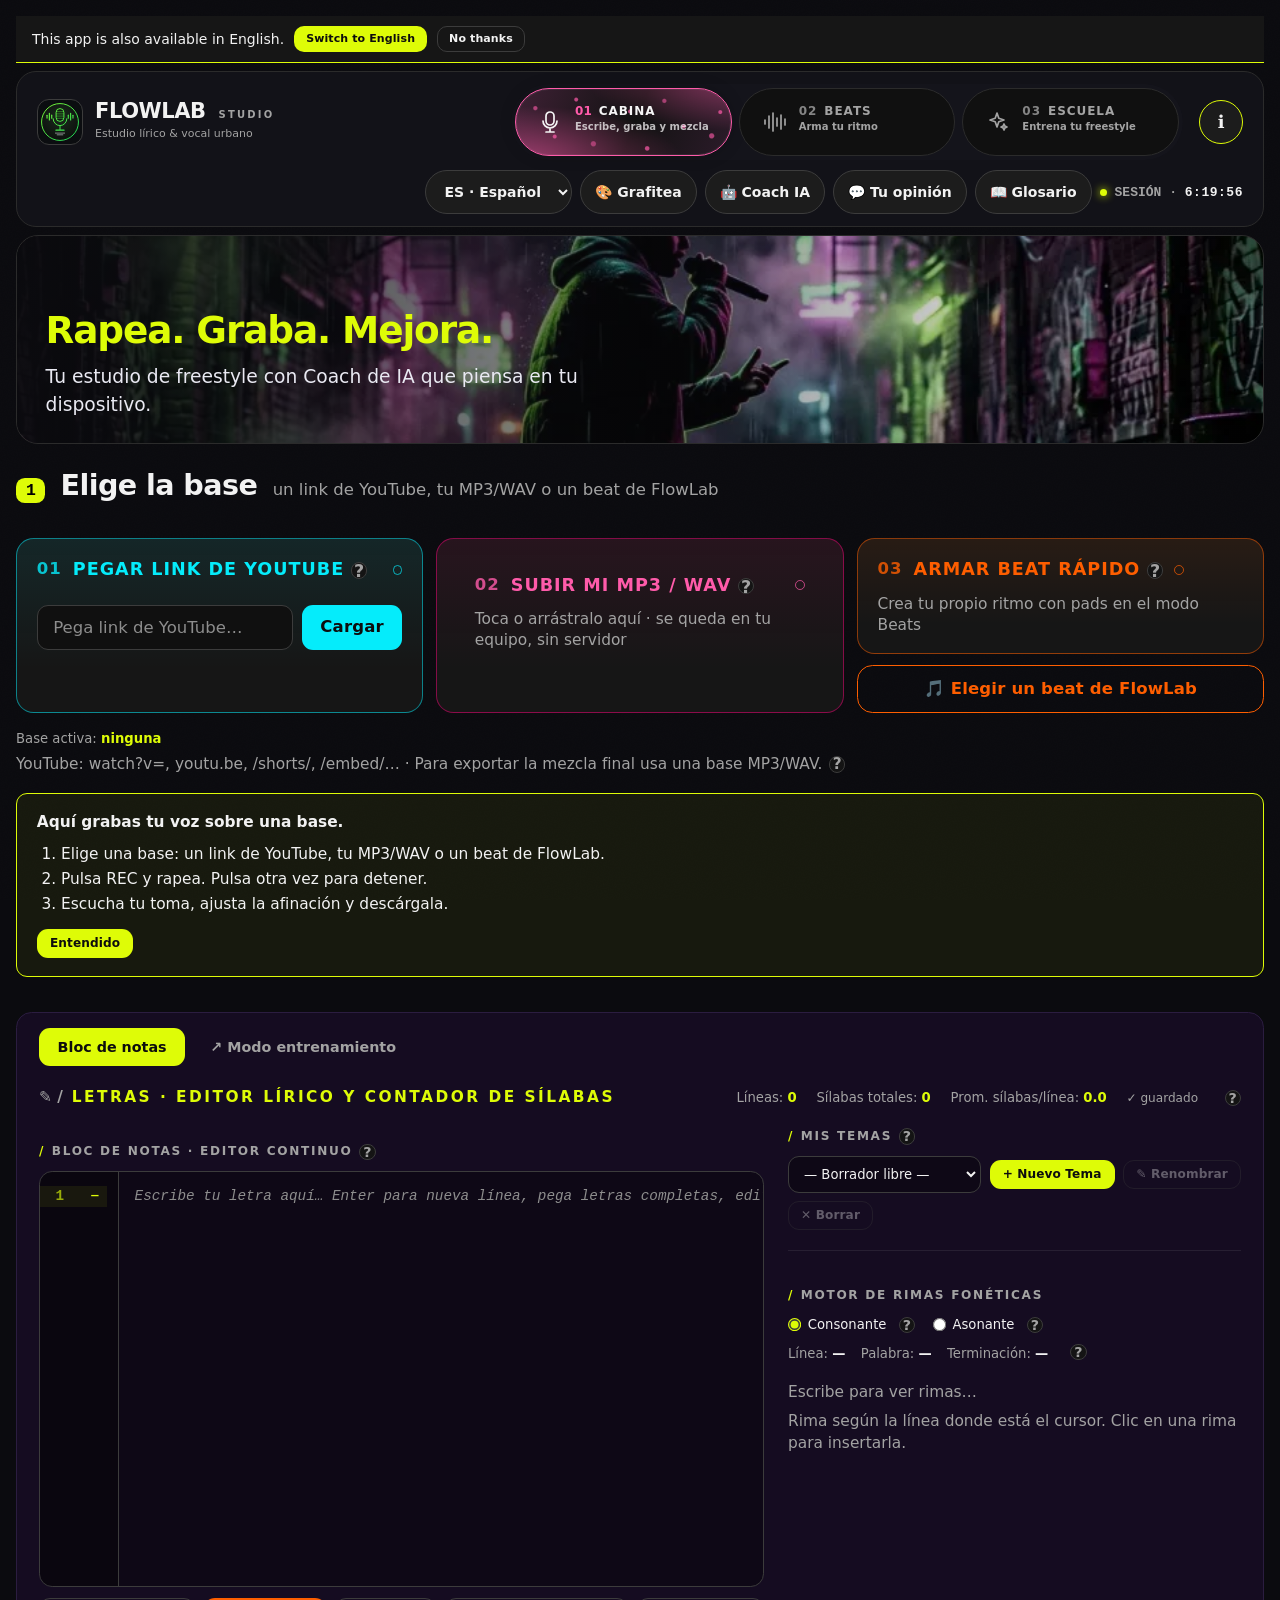
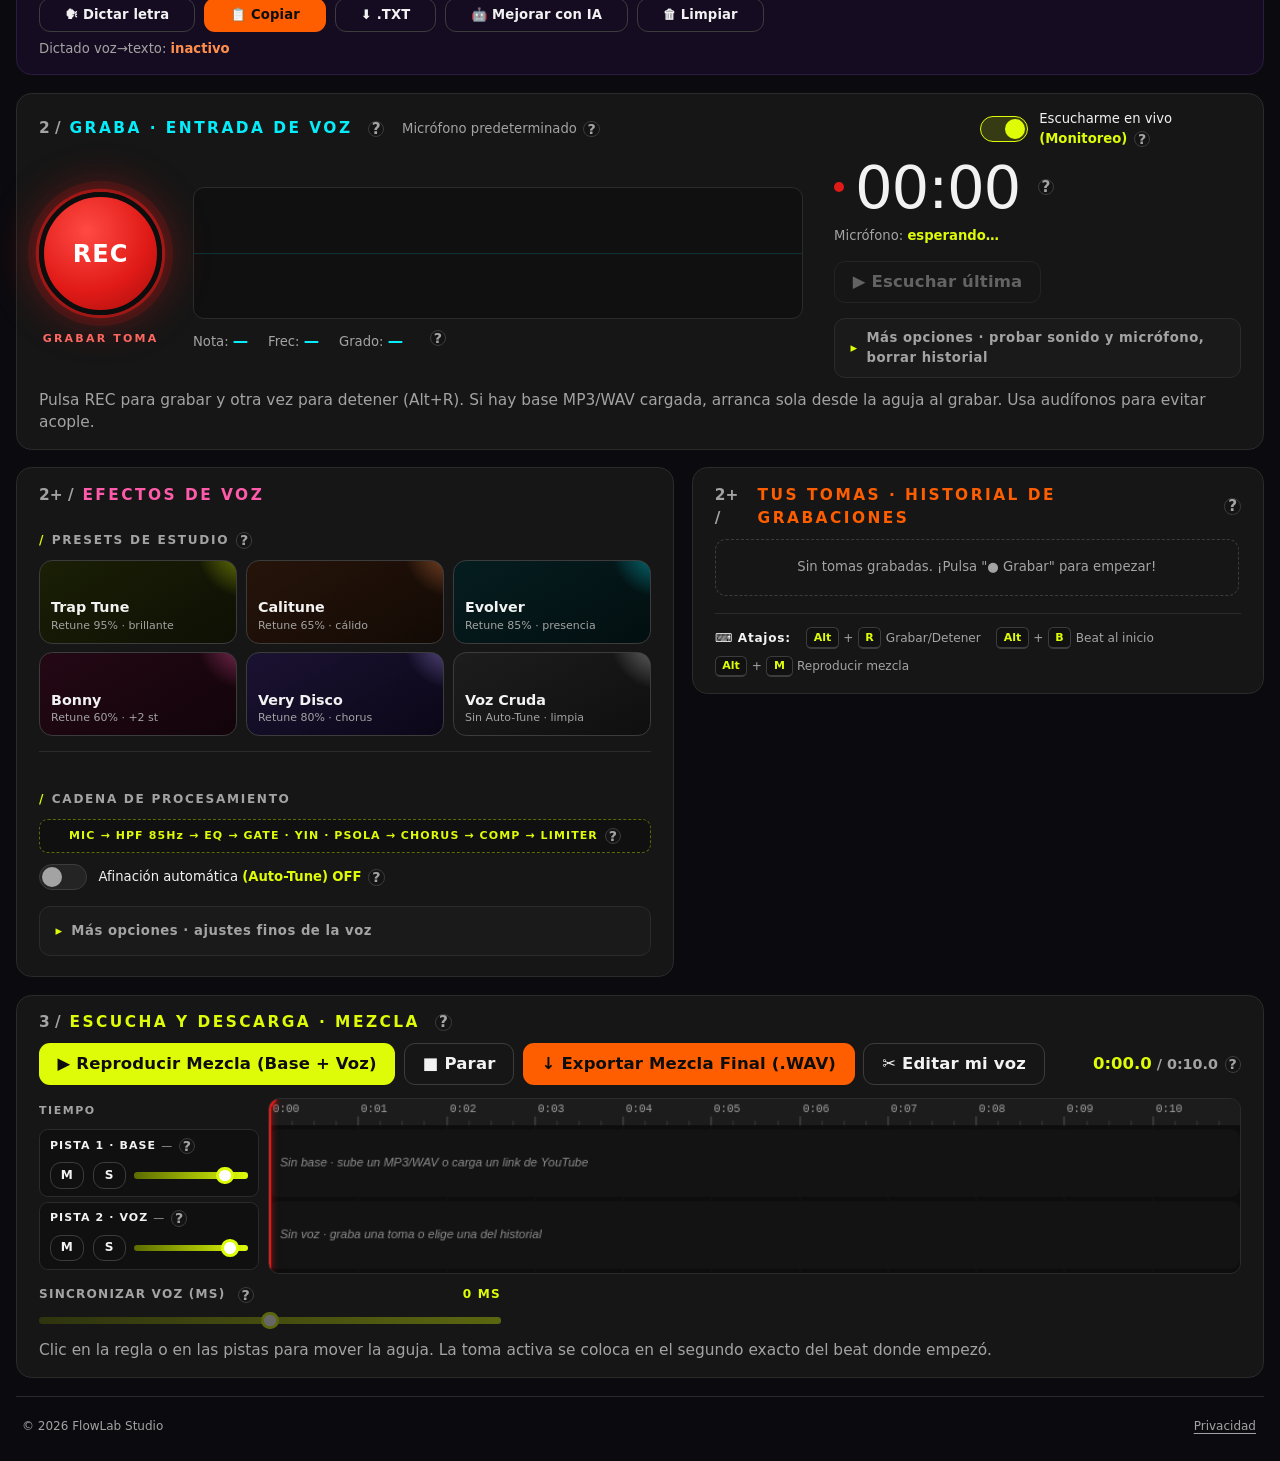
==== commit f8812362: "Ajustes al integrar: archivos en su carpeta, pestanas al instante, colores originales, movil, ingles" ====
--- a/public/index.html
+++ b/public/index.html
@@ -3,7 +3,7 @@
 <head>
 <meta charset="UTF-8">
 <meta name="viewport" content="width=device-width, initial-scale=1.0">
-<meta http-equiv="Content-Security-Policy" content="default-src 'self'; script-src 'self' https://www.youtube.com https://www.gstatic.com https://www.google.com/recaptcha/ https://www.gstatic.com/recaptcha/; frame-src https://www.youtube.com https://www.google.com/recaptcha/ https://recaptcha.google.com/recaptcha/; connect-src 'self' https://api.datamuse.com https://content-firebaseappcheck.googleapis.com https://firebasevertexai.googleapis.com https://www.google.com/recaptcha/; img-src 'self' data:; style-src 'self' 'unsafe-inline'; worker-src 'self'; manifest-src 'self'; object-src 'none'; base-uri 'self'; form-action 'none'">
+<meta http-equiv="Content-Security-Policy" content="default-src 'self'; script-src 'self' https://www.youtube.com https://www.gstatic.com https://www.google.com/recaptcha/ https://www.gstatic.com/recaptcha/; frame-src https://www.youtube.com https://www.google.com/recaptcha/ https://recaptcha.google.com/recaptcha/; connect-src 'self' https://api.datamuse.com https://content-firebaseappcheck.googleapis.com https://firebasevertexai.googleapis.com https://www.google.com/recaptcha/; img-src 'self'; style-src 'self' 'unsafe-inline'; worker-src 'self'; manifest-src 'self'; object-src 'none'; base-uri 'self'; form-action 'none'">
 <meta name="referrer" content="strict-origin-when-cross-origin">
 <title>FlowLab Studio · Estudio Lírico y Vocal Urbano</title>
 <link rel="icon" href="favicon.ico" sizes="48x48">
@@ -49,7 +49,7 @@
   "image": "https://flowlab-studio.pages.dev/assets/og-image.png"
 }
 </script>
-<link rel="stylesheet" href="css/styles.css">
+<link rel="stylesheet" href="styles.css">
 <link rel="stylesheet" href="tema-elite.css">
 <style>
 .app-loader{position:fixed;inset:0;z-index:9999;display:flex;flex-direction:column;align-items:center;justify-content:center;gap:18px;background:#070707;overflow:hidden;transition:opacity .7s ease,visibility .7s}
@@ -62,7 +62,7 @@
 .ld-bars i:nth-child(3n){background:#ff2bd6}
 .ld-bars i:nth-child(odd){animation-delay:.15s}
 .ld-track{position:relative;width:min(60vw,320px);height:3px;background:#1d1d1d;border-radius:3px;overflow:hidden}
-.ld-track b{display:block;height:100%;width:0;background:linear-gradient(90deg,#DEFC07,#00e5ff,#ff2bd6);animation:ld-fill 2.6s ease forwards}
+.ld-track b{display:block;height:100%;width:0;background:linear-gradient(90deg,#DEFC07,#00e5ff,#ff2bd6);animation:ld-fill .9s ease forwards}
 .ld-msg{position:relative;margin:0;font:600 13px/1 Inter,system-ui,sans-serif;letter-spacing:.14em;color:#DEFC07;text-transform:uppercase}
 .ld-sub{position:relative;margin:0;font:400 12px/1.4 Inter,system-ui,sans-serif;color:#9a9a9a}
 @keyframes ld-pulse{0%,100%{transform:scale(1);filter:brightness(1)}50%{transform:scale(1.03);filter:brightness(1.15)}}
@@ -74,7 +74,7 @@
 </head>
 <body>
 <div id="appLoader" class="app-loader" role="status" aria-live="polite" aria-label="Cargando FlowLab Studio" aria-hidden="false">
-  <img class="ld-img" src="assets/loader-flowlab.png" alt="FlowLab Studio" width="520">
+  <img class="ld-img" src="assets/loader-flowlab.webp" alt="FlowLab Studio" width="520">
   <div class="ld-bars" aria-hidden="true"><i></i><i></i><i></i><i></i><i></i><i></i><i></i></div>
   <div class="ld-track"><b></b></div>
   <p class="ld-msg" id="loaderMsg">Cargando motor de audio…</p>
@@ -864,17 +864,17 @@
   <nav aria-label="Enlaces del pie"><a href="privacidad.html">Privacidad</a></nav>
 </footer>
 
-<script src="js/loader.js"></script>
-<script src="js/freestyle-data.js"></script>
-<script src="js/i18n.js"></script>
-<script src="js/app.js"></script>
-<script src="js/freestyle-school.js"></script>
-<script src="js/cabina.js"></script>
-<script src="js/beats.js"></script>
+<script src="loader.js"></script>
+<script src="freestyle-data.js"></script>
+<script src="i18n.js"></script>
+<script src="app.js"></script>
+<script src="freestyle-school.js"></script>
+<script src="cabina.js"></script>
+<script src="beats.js"></script>
 <div id="updateBar" class="update-bar hidden" role="status" aria-live="polite"><span class="ub-msg">Hay una versión nueva de FlowLab.</span> <button type="button" class="btn btn-neon btn-small" data-update-go>Actualizar</button> <button type="button" class="btn btn-ghost btn-small" data-update-later aria-label="Ahora no">Después</button></div>
-<script src="js/help.js"></script>
-<script src="js/glosario.js"></script>
-<script type="module" src="js/ai-coach.js"></script>
+<script src="help.js"></script>
+<script src="glosario.js"></script>
+<script type="module" src="ai-coach.js"></script>
 <script src="burbuja-ia.js" defer></script>
 <script src="graffiti.js" defer></script>
 <script src="feedback.js" defer></script>
@@ -884,6 +884,6 @@
 <script src="rapear-imagenes.js" defer></script>
 <script src="i18n-en.js" defer></script>
 <script src="i18n-ayudas.js" defer></script>
-<script src="js/pwa.js"></script>
+<script src="pwa.js"></script>
 </body>
 </html>
--- a/public/styles.css
+++ b/public/styles.css
@@ -0,0 +1,1027 @@
+/* =====================================================================
+   FlowLab Studio · styles.css  —  nuevo look (Mejoras 3 · Parte 1)
+   Basado en el diseño de Figma (referencia-figma/). Todo el color y la forma salen de
+   las variables de :root: para cambiar el estilo, cambia SOLO esos valores.
+   ===================================================================== */
+@font-face{font-family:"Inter";src:url("../assets/fonts/inter-latin-wght.woff2") format("woff2");font-weight:100 900;font-style:normal;font-display:swap}
+@font-face{font-family:"Barlow Condensed";src:url("../assets/fonts/barlow-condensed-700-latin.woff2") format("woff2");font-weight:700;font-style:normal;font-display:swap}
+@font-face{font-family:"Barlow Condensed";src:url("../assets/fonts/barlow-condensed-800-latin.woff2") format("woff2");font-weight:800;font-style:normal;font-display:swap}
+@font-face{font-family:"Barlow Condensed";src:url("../assets/fonts/barlow-condensed-900-latin.woff2") format("woff2");font-weight:900;font-style:normal;font-display:swap}
+@font-face{font-family:"Permanent Marker";src:url("../assets/fonts/permanent-marker-latin.woff2") format("woff2");font-weight:400;font-style:normal;font-display:swap}
+
+:root{
+  /* superficies */
+  --bg:#0D0D0D; --surface:#161616; --surface-2:#1C1C1C; --surface-3:#242424;
+  --violet:#150C21; --violet-2:#181536;
+  --line:#2B2B2B; --line-2:#3C3C3C;
+  /* texto */
+  --txt:#F2F2F2; --muted:#A3A3A3; --on-accent:#0D0D0D;
+  /* acentos (colores muestreados de las imágenes de Figma) */
+  --lime:#DEFC07; --cyan:#05ECFB; --magenta:#F20479; --orange:#FE5E00; --red:#E01A17; --green:#4ADE38;
+  /* versiones para TEXTO sobre fondo oscuro (cumplen el contraste 4,5:1) */
+  --magenta-ink:#FF5BAA; --red-ink:#FF6B64; --orange-ink:#FF8F4D;
+  /* forma */
+  --radius:14px; --radius-sm:10px;
+  --font:"Inter","Segoe UI",system-ui,-apple-system,Roboto,Arial,sans-serif;
+  --font-display:"Barlow Condensed","Arial Narrow",var(--font);
+  --font-tag:"Permanent Marker",var(--font);
+  /* nombres de antes: siguen funcionando y apuntan a los colores nuevos */
+  --neon:var(--lime); --forest:#5C6B00; --gold:var(--orange); --gold2:var(--orange-ink);
+  --panel:var(--surface); --panel2:var(--surface-2); --bg2:var(--surface);
+  --glow-neon:0 0 14px rgba(222,252,7,.28); --glow-gold:0 0 14px rgba(254,94,0,.3);
+}
+
+*{box-sizing:border-box;margin:0;padding:0}
+html,body{min-height:100%}
+body{
+  background:
+    radial-gradient(900px 480px at 88% -8%, rgba(222,252,7,.05), transparent 62%),
+    radial-gradient(700px 420px at -5% 105%, rgba(5,236,251,.04), transparent 60%),
+    var(--bg);
+  color:var(--txt);font:14px/1.5 var(--font);padding:16px;-webkit-font-smoothing:antialiased;
+}
+button{font-family:inherit;cursor:pointer}
+input,select,textarea{font-family:inherit}
+button:focus-visible,a:focus-visible,summary:focus-visible{outline:2px solid var(--lime);outline-offset:2px}
+.hidden{display:none!important}
+.sr-only{position:absolute;width:1px;height:1px;overflow:hidden;clip:rect(0 0 0 0);white-space:nowrap}
+.skip-link{position:absolute;left:12px;top:-64px;z-index:10000;background:var(--lime);color:#000;padding:8px 14px;border-radius:8px;font-weight:800;text-decoration:none}
+.skip-link:focus{top:12px}
+
+/* ---------- Tipografía: etiquetas pequeñas en mayúsculas, títulos gruesos ---------- */
+h1{font-size:22px;font-weight:900;letter-spacing:-.02em;text-transform:uppercase;line-height:1}
+.h1-sub{font-size:10px;font-weight:700;letter-spacing:.22em;color:var(--muted);margin-left:6px}
+h3{font-size:11px;font-weight:700;letter-spacing:.14em;text-transform:uppercase;color:var(--muted);margin-bottom:10px}
+h3::before{content:"/";color:var(--lime);margin-right:.55em}
+.eyebrow{font-size:11px;font-weight:800;letter-spacing:.16em;text-transform:uppercase;color:var(--lime);display:flex;align-items:center;gap:8px;margin:0}
+.eyebrow .num{color:var(--muted);font-weight:700}
+.eyebrow .num::after{content:" /"}
+.eyebrow.cyan{color:var(--cyan)} .eyebrow.magenta{color:var(--magenta-ink)} .eyebrow.orange{color:var(--orange)}
+.hint{color:var(--muted);font-size:11px;margin-top:6px;line-height:1.45}
+.lbl{display:block;font-size:11px;color:var(--muted);text-transform:uppercase;letter-spacing:.1em;margin:10px 0 4px;font-weight:600}
+.val{float:right;color:var(--lime);font-weight:800;font-variant-numeric:tabular-nums}
+
+/* ---------- Cabecera: marca · modo actual · modos · estado ---------- */
+.topbar{
+  display:grid;grid-template-columns:auto minmax(0,1fr) auto auto;align-items:center;gap:16px;
+  background:var(--surface);border:1px solid var(--line);border-radius:var(--radius);
+  padding:12px 18px;margin:0 auto 16px;max-width:1440px;
+}
+.brand{display:flex;gap:12px;align-items:center;min-width:0}
+.brand-mark{width:46px;height:46px;border-radius:12px;display:grid;place-items:center;flex:0 0 auto;background:#0b0d10;border:1px solid var(--line-2)}
+.brand-mark img{display:block;width:40px;height:40px}
+.brand p{color:var(--muted);font-size:11px;margin-top:4px}
+.mode-now{display:flex;flex-direction:column;gap:2px;border-left:1px solid var(--line);padding-left:16px;min-width:0}
+.mode-now b{font-size:11px;letter-spacing:.16em;color:var(--lime);font-weight:800}
+.mode-now small{font-size:11px;color:var(--muted)}
+.modes{display:grid;grid-template-columns:repeat(3,minmax(112px,1fr));gap:7px;min-width:0}
+.mode-tab{
+  display:grid;grid-template-columns:28px minmax(0,1fr);align-items:center;gap:0 9px;min-width:0;min-height:68px;padding:9px 11px;
+  text-align:left;border:1px solid var(--line);border-radius:11px;background:#101010;color:var(--muted);
+  font:700 12px/1.2 var(--font);transition:background .15s,color .15s,border-color .15s,box-shadow .15s;
+}
+.mode-tab-icon{grid-row:1/3;width:24px;height:24px;fill:none;stroke:currentColor;stroke-width:1.7;stroke-linecap:round;stroke-linejoin:round}
+.mode-tab-copy{display:grid;gap:3px;min-width:0}
+.mode-tab-heading{display:flex;align-items:baseline;gap:7px}
+.mode-tab-heading i{font-style:normal;font-size:9px;letter-spacing:.08em;opacity:.68}
+.mode-tab-heading b{font-family:var(--font-display);font-size:12px;letter-spacing:.08em;text-transform:uppercase}
+.mode-tab-copy small{color:var(--muted);font-size:10px;line-height:1.25;letter-spacing:0;text-transform:none}
+.mode-tab:hover{color:var(--txt);border-color:var(--line-2)}
+.mode-tab.on{background:rgba(222,252,7,.07);color:#DEFC07;border-color:#DEFC07;box-shadow:0 0 14px rgba(222,252,7,.24),inset 0 0 0 1px rgba(222,252,7,.2)}
+.mode-tab.on .mode-tab-copy small{color:#DEFC07}
+.status-strip{display:flex;align-items:center;gap:10px;color:var(--muted);font-size:11px;letter-spacing:.12em;text-transform:uppercase;font-weight:600}
+.status-text b{color:var(--txt);font-variant-numeric:tabular-nums;letter-spacing:.04em}
+.live-dot{display:inline-block;width:7px;height:7px;border-radius:50%;background:var(--lime);margin-right:8px;box-shadow:0 0 8px var(--lime);vertical-align:middle}
+.rec-pill{border:0;border-radius:20px;padding:5px 12px;background:var(--red);color:#fff;font:800 11px/1 var(--font);letter-spacing:.1em;animation:recBlink 1.2s infinite}
+.rec-pill b{font-variant-numeric:tabular-nums}
+@keyframes recBlink{50%{opacity:.62}}
+.social-link{display:inline-grid;place-items:center;width:34px;height:34px;border-radius:50%;border:1px solid var(--line-2);color:var(--txt);background:transparent;transition:.15s}
+.social-link:hover,.social-link:focus-visible{border-color:var(--lime);color:var(--lime);outline:none}
+.install-btn{padding:5px 12px;border-radius:20px;font:700 11px/1 var(--font);letter-spacing:.06em;background:transparent;color:var(--lime);border:1px solid rgba(222,252,7,.5);transition:.15s;text-transform:none}
+.install-btn:hover,.install-btn:focus-visible{background:var(--lime);color:var(--on-accent);outline:none}
+.install-btn:disabled{opacity:.5;cursor:wait}
+
+/* ---------- Estructura de la página ---------- */
+.app{max-width:1440px;margin:0 auto;display:flex;flex-direction:column;gap:16px}
+.mode-pane{display:flex;flex-direction:column;gap:16px;min-width:0}
+.mode-pane.is-entering{animation:modePaneEnter .3s ease both}
+@keyframes modePaneEnter{from{opacity:0;transform:translateY(8px)}to{opacity:1;transform:translateY(0)}}
+.app-loader.mode-transition{transition:opacity .15s ease,visibility .15s ease}
+.app-loader[aria-hidden="true"]{pointer-events:none}
+.panel{background:var(--surface);border:1px solid var(--line);border-radius:var(--radius);padding:20px;min-width:0}
+.panel-head{display:flex;align-items:center;justify-content:space-between;gap:12px 16px;flex-wrap:wrap;margin-bottom:16px}
+.block{margin-bottom:20px;padding-bottom:16px;border-bottom:1px solid var(--line)}
+.block:last-child{border-bottom:none;margin-bottom:0;padding-bottom:0}
+.row{display:flex;gap:8px;margin:8px 0}
+.row>*{flex:1}
+
+/* ---------- Botones ---------- */
+.btn{border:1px solid transparent;border-radius:var(--radius-sm);padding:10px 16px;font:700 13px/1.1 var(--font);letter-spacing:.01em;color:var(--on-accent);background:var(--lime);transition:filter .15s,transform .05s,border-color .15s,color .15s}
+.btn:hover:not(:disabled){filter:brightness(1.08)}
+.btn:active:not(:disabled){transform:translateY(1px)}
+.btn:disabled{opacity:.35;cursor:not-allowed}
+.btn-neon{background:var(--lime)}
+.btn-gold{background:var(--orange)}
+.btn-cyan{background:var(--cyan)}
+.btn-ghost{background:transparent;color:var(--txt);border-color:var(--line-2)}
+.btn-ghost:hover:not(:disabled){border-color:var(--lime);color:var(--lime);filter:none}
+.btn-danger{background:#2A1010;color:var(--red-ink);border-color:rgba(224,26,23,.5)}
+.btn-danger:hover:not(:disabled){background:#3A1514;color:#FFB0AB}
+.btn-small{padding:6px 11px!important;font-size:11px!important}
+.btn-wide{width:100%;margin-top:10px}
+.btn.on{border-color:var(--lime);color:var(--lime)}
+.btn-link{background:none;border:0;color:var(--txt);font:600 13px/1 var(--font);padding:8px 10px;border-radius:8px}
+.btn-link:hover{color:var(--lime)}
+
+/* ---------- Campos ---------- */
+input[type=text],input[type=url],input[type=number],select,textarea{
+  width:100%;background:#101010;border:1px solid var(--line-2);color:var(--txt);
+  border-radius:var(--radius-sm);padding:10px 12px;font-size:13px;outline:none;
+}
+input:focus-visible,select:focus-visible,textarea:focus-visible{border-color:var(--lime);box-shadow:0 0 0 3px rgba(222,252,7,.16)}
+input::placeholder,textarea::placeholder{color:#8D8D8D;opacity:1}
+select{cursor:pointer}
+select option{background:#101010;color:var(--txt)}
+.chk{display:flex;gap:6px;align-items:center;cursor:pointer;color:var(--txt)}
+.chk input,.rhyme-type input{accent-color:var(--lime)}
+input[type=range]{-webkit-appearance:none;appearance:none;width:100%;height:6px;border-radius:3px;background:linear-gradient(90deg,var(--forest),var(--lime));outline:none;margin:4px 0 8px}
+input[type=range]::-webkit-slider-thumb{-webkit-appearance:none;width:16px;height:16px;border-radius:50%;background:#fff;border:3px solid var(--lime);cursor:pointer}
+input[type=range]::-moz-range-thumb{width:12px;height:12px;border-radius:50%;background:#fff;border:3px solid var(--lime);cursor:pointer}
+input[type=range]:focus-visible::-webkit-slider-thumb{box-shadow:0 0 0 4px rgba(222,252,7,.3)}
+input[type=range]:disabled{opacity:.35}
+.switch{display:flex;align-items:center;gap:10px;cursor:pointer;font-size:12px;color:var(--txt);user-select:none}
+.switch input{display:none}
+.slider-sw{flex:0 0 44px;height:24px;border-radius:24px;background:var(--surface-3);border:1px solid var(--line-2);position:relative;transition:.2s}
+.slider-sw::before{content:"";position:absolute;top:2px;left:2px;width:18px;height:18px;border-radius:50%;background:var(--muted);transition:.2s}
+.switch input:checked + .slider-sw{background:rgba(222,252,7,.16);border-color:var(--lime)}
+.switch input:checked + .slider-sw::before{transform:translateX(20px);background:var(--lime)}
+.switch input:focus-visible + .slider-sw{outline:2px solid var(--lime);outline-offset:2px}
+.sw-label b{color:var(--lime)}
+.monitor-row{margin:10px 0}
+
+/* =====================================================================
+   BASE · las tres formas de poner el beat
+   ===================================================================== */
+.base-bar{display:flex;flex-direction:column;gap:14px}
+.base-cards{display:grid;grid-template-columns:repeat(3,minmax(0,1fr));gap:12px}
+.base-card{
+  position:relative;display:flex;flex-direction:column;gap:10px;text-align:left;font:inherit;color:var(--txt);
+  background:var(--surface);border:1px solid var(--c);border-radius:var(--radius);padding:14px 16px;min-height:98px;transition:border-color .15s,box-shadow .15s,background .15s;
+}
+.bc-yt{--c:rgba(5,236,251,.5);--ink:var(--cyan);background:linear-gradient(180deg,rgba(5,236,251,.08),transparent 75%),var(--surface)}
+.bc-file{--c:rgba(242,4,121,.5);--ink:var(--magenta-ink);background:linear-gradient(180deg,rgba(242,4,121,.08),transparent 75%),var(--surface);padding:0}
+.bc-beat{--c:rgba(254,94,0,.5);--ink:var(--orange);background:linear-gradient(180deg,rgba(254,94,0,.08),transparent 75%),var(--surface);cursor:pointer}
+.bc-beat:hover,.bc-file:hover{border-color:var(--ink)}
+.base-card.on{border-color:var(--ink);box-shadow:0 0 0 1px var(--ink)}
+.bc-head{display:flex;align-items:center;gap:10px;font-size:11px;letter-spacing:.14em;text-transform:uppercase;font-weight:800;color:var(--ink)}
+.bc-head i{font-style:normal;opacity:.8}
+.bc-dot{margin-left:auto;width:9px;height:9px;border-radius:50%;border:1.5px solid var(--ink);opacity:.7}
+.base-card.on .bc-dot{background:var(--ink);box-shadow:0 0 10px var(--ink);opacity:1}
+.bc-body{display:flex;gap:8px}
+.bc-body input{min-width:0;flex:1}
+.drop-zone{display:flex;flex-direction:column;gap:10px;cursor:pointer;flex:1;padding:14px 16px;border-radius:var(--radius);min-height:98px;outline:none}
+.drop-zone:focus-visible{outline:2px solid var(--magenta-ink);outline-offset:-2px}
+.drop-zone.over{background:rgba(242,4,121,.14)}
+.dz-text{font-size:12px;color:var(--muted);line-height:1.4}
+.base-now{display:flex;gap:16px;align-items:flex-start;flex-wrap:wrap}
+.base-info{flex:1 1 280px;min-width:0}
+.base-label{font-size:12px;color:var(--muted)}
+.base-label b{color:var(--lime)}
+.yt-frame{position:relative;flex:0 0 auto;width:min(100%,380px);aspect-ratio:16/9;border-radius:var(--radius-sm);overflow:hidden;border:1px solid var(--line);background:#000}
+.yt-frame iframe{position:absolute;inset:0;width:100%;height:100%;border:0}
+.yt-frame #ytPlayer:empty::before{content:"Aquí se verá tu video de YouTube";position:absolute;inset:0;display:grid;place-items:center;color:var(--muted);font-size:12px;text-align:center;padding:12px}
+.yt-frame.off{display:none}
+
+/* =====================================================================
+   CABINA · línea de tiempo
+   ===================================================================== */
+.tl-transport{display:flex;gap:8px;flex-wrap:wrap;align-items:center;margin-bottom:12px}
+.tl-time{margin-left:auto;font-size:13px;color:var(--muted);font-variant-numeric:tabular-nums;font-weight:600}
+.tl-time b{color:var(--lime);font-size:15px}
+.tl-notice{margin-bottom:12px;padding:9px 12px;border-radius:var(--radius-sm);font-size:12px;line-height:1.45;color:#CFFBFF;background:rgba(5,236,251,.08);border:1px solid rgba(5,236,251,.35)}
+.tl-body{display:flex;gap:8px;align-items:flex-start}
+.tl-heads{flex:0 0 200px}
+.tl-ruler-head{height:24px;margin-bottom:4px;font-size:10px;letter-spacing:.14em;color:var(--muted);display:flex;align-items:center;font-weight:700}
+.tl-head{height:62px;margin-bottom:4px;padding:7px 9px;border-radius:8px;background:#101010;border:1px solid var(--line);display:flex;flex-direction:column;justify-content:space-between}
+.tl-name{font-size:10px;letter-spacing:.1em;color:var(--txt);font-weight:800;white-space:nowrap;overflow:hidden;text-overflow:ellipsis}
+.tl-src{color:var(--muted);font-weight:500;letter-spacing:0}
+.tl-ctrls{display:flex;gap:8px;align-items:center}
+.tl-ctrls input[type=range]{margin:0}
+.mute-btn{flex:0 0 auto;min-width:30px}
+.mute-btn.on{background:var(--red);color:#fff;border-color:var(--red)}
+.tl-canvas{flex:1;min-width:0;height:160px;border-radius:var(--radius-sm);border:1px solid var(--line);cursor:crosshair;touch-action:none;display:block}
+.tl-sync{max-width:420px}
+
+/* =====================================================================
+   CABINA · bloc de notas y modo entrenamiento
+   ===================================================================== */
+.panel-estimulo{background:var(--violet);border-color:#2B1D40}
+.est-tabs{display:flex;align-items:center;gap:6px;margin-bottom:18px;flex-wrap:wrap}
+.est-tab{border:1px solid transparent;background:transparent;color:var(--muted);padding:10px 16px;border-radius:var(--radius-sm);font:700 13px/1 var(--font);transition:.15s}
+.est-tab:hover{color:var(--txt)}
+.est-tab.on{background:var(--lime);color:var(--on-accent)}
+.est-spacer{flex:1}
+.est-type select{width:auto;min-width:150px;padding:8px 12px;background:rgba(255,255,255,.06);font-weight:600}
+
+.lyrics-head{display:flex;justify-content:space-between;align-items:center;gap:10px 24px;flex-wrap:wrap;margin-bottom:16px}
+.stats{display:flex;gap:6px 18px;flex-wrap:wrap;font-size:12px;color:var(--muted);align-items:center}
+.stat b{color:var(--lime);font-variant-numeric:tabular-nums}
+.save-state{font-size:11px;color:var(--muted)}
+.notes-grid{display:grid;grid-template-columns:minmax(0,1.6fr) minmax(300px,1fr);gap:22px;align-items:start}
+.notes-main .block,.notes-side .block{border-bottom:none;padding-bottom:0;margin-bottom:0}
+.themes-block{margin-bottom:18px;padding-bottom:18px;border-bottom:1px solid rgba(255,255,255,.08)}
+.themes-row{display:flex;gap:8px;align-items:center;flex-wrap:wrap}
+.theme-select{flex:1 1 160px;min-width:140px;background:rgba(0,0,0,.35);font-size:12px;padding:8px 10px}
+.themes-row .btn-small{flex:0 0 auto}
+.theme-limit-msg{margin-top:8px;font-size:12px;color:var(--orange-ink);background:rgba(254,94,0,.1);border:1px solid rgba(254,94,0,.4);border-radius:8px;padding:8px 10px;line-height:1.4}
+
+.editor-wrap{display:flex;border:1px solid var(--line-2);border-radius:12px;overflow:hidden;background:rgba(0,0,0,.35);height:clamp(260px,42vh,440px)}
+.line-gutter{flex:0 0 72px;background:rgba(0,0,0,.3);border-right:1px solid var(--line-2);overflow:hidden;position:relative;font-family:"Consolas","Monaco",monospace}
+.gutter-inner{padding:12px 0 60px;text-align:right;padding-right:10px;font-size:13px;line-height:1.5;color:var(--muted);user-select:none}
+.gutter-line{display:flex;justify-content:space-between;align-items:center;padding:0 8px 0 4px;height:1.5em;gap:4px}
+.gutter-line .ln{color:var(--muted);font-weight:600;opacity:.65;min-width:18px;text-align:right}
+.gutter-line .sc{color:var(--orange-ink);font-size:11px;font-weight:700;min-width:24px;text-align:right}
+.gutter-line.active .ln,.gutter-line.active .sc{color:var(--lime)}
+.gutter-line.active{background:rgba(222,252,7,.07)}
+.main-textarea{flex:1;resize:none;border:none;outline:none;background:transparent;color:var(--txt);font-family:"Consolas","Monaco",monospace;font-size:13px;line-height:1.5;padding:12px 14px;overflow:auto;white-space:pre;caret-color:var(--lime);border-radius:0}
+.main-textarea::placeholder{font-style:italic}
+.main-textarea:focus-visible{box-shadow:inset 0 0 0 1px rgba(222,252,7,.3)}
+.editor-actions{display:flex;gap:8px;margin-top:10px;flex-wrap:wrap}
+.editor-actions .btn{flex:1 1 auto;font-size:12px;padding:8px 12px}
+.mic-status{font-size:12px;color:var(--muted);margin-top:8px}
+.mic-status b{color:var(--lime)}
+.mic-status.err b,.stt.err b{color:var(--red-ink)}
+.mic-status.rec b{color:var(--red-ink)}
+.stt{margin-top:6px}
+.stt b{color:var(--orange-ink)}
+.stt.live b{color:var(--lime)}
+
+.rhyme-type{display:flex;gap:16px;font-size:12px;margin-bottom:8px}
+.rhyme-type label{display:flex;gap:5px;align-items:center;cursor:pointer}
+.rhyme-info{display:flex;gap:6px 14px;flex-wrap:wrap;font-size:12px;color:var(--muted);margin-bottom:10px}
+.rhyme-info b{color:var(--txt)}
+.chips{display:flex;flex-wrap:wrap;gap:6px;max-height:150px;overflow-y:auto}
+.chip{border:1px solid var(--forest);background:rgba(222,252,7,.07);color:var(--lime);border-radius:20px;padding:5px 12px;font-size:12px;font-weight:600;transition:.15s}
+.chip:hover{background:var(--lime);color:var(--on-accent)}
+.chip.ass{border-color:rgba(254,94,0,.5);background:rgba(254,94,0,.08);color:var(--orange-ink)}
+.chip.ass:hover{background:var(--orange);color:var(--on-accent)}
+
+/* Modo entrenamiento: la palabra grande */
+.stim{padding:6px 2px 2px}
+.stim-label{font-size:11px;letter-spacing:.14em;color:var(--muted);text-transform:uppercase;font-weight:600}
+.stim-label b{color:var(--txt);font-variant-numeric:tabular-nums}
+.stim-word{font-weight:900;color:var(--lime);letter-spacing:-.035em;line-height:.95;text-transform:uppercase;margin:24px 0 16px;overflow-wrap:anywhere}
+.stim-word.xl{font-size:clamp(52px,12vw,150px)}
+.stim-word.lg{font-size:clamp(40px,9vw,112px)}
+.stim-word.md{font-size:clamp(30px,6vw,72px);letter-spacing:-.025em;line-height:1.02}
+.stim-hint{font-size:16px;color:var(--txt)}
+.stim-foot{display:flex;justify-content:space-between;align-items:center;gap:12px;margin-top:28px;padding-top:14px;border-top:1px solid rgba(255,255,255,.1);flex-wrap:wrap}
+.stim-pairs{color:var(--muted);font-size:13px}
+.stim-pairs b{color:var(--txt);font-weight:600}
+
+/* =====================================================================
+   CABINA · entrada de voz (REC)
+   ===================================================================== */
+.mic-name{font-size:12px;color:var(--muted);margin-right:auto}
+.rec-deck{display:grid;grid-template-columns:auto minmax(0,1.5fr) minmax(230px,1fr);gap:28px;align-items:center}
+#viz{width:100%;height:120px;border-radius:var(--radius-sm);background:#101010;border:1px solid var(--line);display:block}
+.pitch-read{display:flex;gap:6px 18px;font-size:12px;color:var(--muted);margin-top:10px;flex-wrap:wrap}
+.pitch-read b{color:var(--cyan);font-size:14px;font-variant-numeric:tabular-nums}
+.deck-rec{display:flex;flex-direction:column;align-items:center;gap:14px;order:-1}
+.rec-btn{
+  width:112px;height:112px;border-radius:50%;border:5px solid #0D0D0D;color:#fff;font:900 22px/1 var(--font);letter-spacing:.04em;
+  background:radial-gradient(circle at 38% 30%,#FF4A43 0%,var(--red) 58%,#A30F0D 100%);
+  box-shadow:0 0 0 3px rgba(224,26,23,.55),0 0 0 10px rgba(224,26,23,.14),0 0 38px 6px rgba(224,26,23,.35);
+  transition:transform .1s,filter .15s;
+}
+.rec-btn:hover:not(:disabled){filter:brightness(1.1);transform:scale(1.03)}
+.rec-btn:active:not(:disabled){transform:scale(.97)}
+.rec-btn:disabled{cursor:default}
+.rec-btn:disabled:not(.live){opacity:.5}
+.rec-btn.live{animation:recPulse 1.3s infinite;font-size:15px;letter-spacing:.02em}
+.rec-btn:focus-visible{outline:3px solid #fff;outline-offset:4px}
+@keyframes recPulse{50%{box-shadow:0 0 0 3px rgba(224,26,23,.85),0 0 0 16px rgba(224,26,23,.12),0 0 56px 12px rgba(224,26,23,.5)}}
+.rec-caption{font-size:10px;letter-spacing:.2em;font-weight:800;color:var(--red-ink);text-transform:uppercase;text-align:center}
+.rec-time{display:flex;align-items:center;gap:10px}
+.rec-dot{width:9px;height:9px;border-radius:50%;background:var(--red);flex:0 0 auto}
+.rec-time b{font-size:clamp(34px,5vw,54px);font-weight:500;letter-spacing:-.02em;font-variant-numeric:tabular-nums;line-height:1}
+.deck-btns{display:flex;flex-wrap:wrap;gap:8px;margin-top:14px}
+
+.cabina-lower{display:grid;grid-template-columns:minmax(0,1.15fr) minmax(0,1fr);gap:16px;align-items:start}
+.fx-grid{display:grid;grid-template-columns:repeat(2,minmax(0,1fr));gap:0 20px}
+.fx-item{min-width:0}
+.hint-tight{margin-top:-4px;margin-bottom:4px}
+.chain{font-size:10px;letter-spacing:.1em;color:var(--lime);background:#101010;border:1px dashed var(--forest);border-radius:8px;padding:7px 9px;text-align:center;margin-bottom:8px;white-space:nowrap;overflow-x:auto;font-weight:600}
+
+/* Presets: tarjetas */
+.preset-cards{display:grid;grid-template-columns:repeat(3,minmax(0,1fr));gap:8px}
+.preset-card{position:relative;overflow:hidden;text-align:left;border-radius:12px;padding:12px 10px 10px;border:1px solid var(--line-2);color:var(--txt);min-height:76px;display:flex;flex-direction:column;justify-content:flex-end;gap:3px;transition:.18s;background:linear-gradient(150deg,var(--c1),var(--c2))}
+.preset-card::before{content:"";position:absolute;inset:auto -30% 55% auto;width:90px;height:90px;border-radius:50%;background:radial-gradient(circle,var(--glow),transparent 70%);opacity:.5;transition:.18s}
+.preset-card:hover{transform:translateY(-2px);border-color:var(--glow)}
+.preset-card:hover::before{opacity:.85}
+.preset-card.active{border-color:var(--glow);box-shadow:0 0 0 1px var(--glow),0 0 18px -2px var(--glow)}
+.preset-card.active::after{content:"● ACTIVO";position:absolute;top:7px;left:10px;font-size:9px;letter-spacing:.1em;color:var(--glow);font-weight:800}
+.pc-name{position:relative;font-weight:800;font-size:13px}
+.pc-desc{position:relative;font-size:10px;color:var(--muted)}
+.preset-card[data-preset=trap]{--c1:#1a1f05;--c2:#0e1004;--glow:var(--lime)}
+.preset-card[data-preset=calitune]{--c1:#26140a;--c2:#130a05;--glow:var(--orange-ink)}
+.preset-card[data-preset=evolver]{--c1:#051d20;--c2:#030f10;--glow:var(--cyan)}
+.preset-card[data-preset=bonny]{--c1:#240815;--c2:#12040a;--glow:var(--magenta-ink)}
+.preset-card[data-preset=disco]{--c1:#1b1232;--c2:#0b0718;--glow:#B39CFF}
+.preset-card[data-preset=raw]{--c1:#1d1d1d;--c2:#0f0f0f;--glow:#D4D4D4}
+
+/* Historial de tomas */
+.takes-list{display:flex;flex-direction:column;gap:10px;max-height:560px;overflow-y:auto;padding-right:2px}
+.take-card{background:var(--surface-2);border:1px solid var(--line);border-left:3px solid var(--orange);border-radius:var(--radius-sm);padding:10px 12px;transition:.15s}
+.take-card.active{border-left-color:var(--lime)}
+.take-card.playing{border-left-color:var(--cyan);box-shadow:0 0 0 1px rgba(5,236,251,.3)}
+.take-head{display:flex;justify-content:space-between;align-items:center;gap:8px;margin-bottom:8px;flex-wrap:wrap}
+.take-name{font-weight:800;font-size:13px;color:var(--txt)}
+.take-name em{font-style:normal;color:var(--lime);font-size:11px}
+.take-meta{font-size:11px;color:var(--muted)}
+.take-actions{display:flex;gap:6px;margin-bottom:8px}
+.take-actions .btn{flex:1;padding:6px 8px;font-size:12px;white-space:nowrap}
+.take-delay{background:#111;border:1px solid var(--line);border-radius:8px;padding:8px 10px;margin-top:6px}
+.take-delay label{display:flex;justify-content:space-between;font-size:10.5px;color:var(--muted);text-transform:uppercase;letter-spacing:.08em;margin:2px 0 3px}
+.take-delay label .val{float:none}
+.take-delay input[type=range]{width:100%;margin:0 0 6px}
+.take-delay input[type=range]:last-of-type{margin-bottom:0}
+.take-progress{height:3px;background:var(--surface-3);border-radius:2px;overflow:hidden;margin-top:8px}
+.take-progress .bar{height:100%;width:0%;background:var(--cyan);transition:width .1s linear}
+.take-empty{color:var(--muted);font-size:12px;text-align:center;padding:16px;border:1px dashed var(--line-2);border-radius:var(--radius-sm)}
+.shortcut-bar{display:flex;gap:6px 14px;align-items:center;flex-wrap:wrap;margin-top:16px;padding-top:12px;border-top:1px solid var(--line);font-size:11px;color:var(--muted)}
+.shortcut-title{color:var(--txt);font-weight:700;letter-spacing:.06em}
+.shortcut-item{display:inline-flex;gap:4px;align-items:center}
+.shortcut-item kbd{background:#111;border:1px solid var(--line-2);border-bottom-width:2px;border-radius:5px;padding:1px 6px;font-family:inherit;font-size:10px;color:var(--lime);font-weight:700}
+
+/* =====================================================================
+   MODO BEATS · Creador de beats (Parte 2). Colores de los instrumentos: variable --c de cada pad/fila
+   ===================================================================== */
+.panel-beats{padding:26px 26px 22px;background:linear-gradient(135deg,#1C0F07,var(--surface) 55%)}
+.bt-head{display:flex;align-items:flex-end;justify-content:space-between;gap:8px 24px;flex-wrap:wrap;margin-bottom:18px}
+.beats-title{font-size:clamp(26px,4.2vw,46px);font-weight:900;letter-spacing:-.03em;text-transform:uppercase;line-height:.95;margin:8px 0 0;color:var(--orange)}
+.bt-sub{color:var(--muted);font-size:12px;max-width:34ch}
+kbd{background:#111;border:1px solid var(--line-2);border-bottom-width:2px;border-radius:5px;padding:0 5px;font-family:inherit;font-size:10px;color:var(--lime);font-weight:700}
+
+.bt-transport{display:grid;grid-template-columns:auto minmax(150px,1.6fr) auto minmax(110px,1fr) minmax(130px,1fr) auto;gap:12px 18px;align-items:end;background:var(--surface-2);border:1px solid var(--line);border-radius:var(--radius);padding:14px 16px}
+.bt-field{min-width:0}
+.bt-field .lbl{margin-top:0}
+.bt-play{width:64px;height:64px;border-radius:16px;border:0;background:var(--lime);display:grid;place-items:center;transition:filter .15s,transform .05s}
+.bt-play:hover{filter:brightness(1.08)} .bt-play:active{transform:translateY(1px)}
+.bt-play-ico{width:0;height:0;border-style:solid;border-width:12px 0 12px 20px;border-color:transparent transparent transparent var(--on-accent);margin-left:5px}
+.bt-play.on{background:var(--red)}
+.bt-play.on .bt-play-ico{width:22px;height:22px;border:0;background:#fff;border-radius:3px;margin:0}
+.bt-name input,.bt-kit select,.bt-stepper input,.bt-mine-info input{width:100%;background:#101010;border:1px solid var(--line-2);border-radius:var(--radius-sm);color:var(--txt);font:700 15px/1.2 var(--font);padding:10px 12px;min-height:44px}
+.bt-name input:focus-visible,.bt-kit select:focus-visible,.bt-stepper input:focus-visible,.bt-mine-info input:focus-visible{outline:2px solid var(--lime);outline-offset:1px}
+.bt-stepper{display:flex;align-items:stretch;gap:6px}
+.bt-stepper input{width:76px;text-align:center;font-size:22px;font-weight:900;font-variant-numeric:tabular-nums;color:var(--lime);padding:6px 4px;-moz-appearance:textfield}
+.bt-stepper input::-webkit-outer-spin-button,.bt-stepper input::-webkit-inner-spin-button{-webkit-appearance:none;margin:0}
+.bt-pm{width:44px;min-height:44px;border-radius:var(--radius-sm);border:1px solid var(--line-2);background:#101010;color:var(--txt);font:800 22px/1 var(--font)}
+.bt-pm:hover{border-color:var(--lime);color:var(--lime)}
+.bt-swing input[type=range]{margin:12px 0 4px}
+.bt-seg{display:flex;border:1px solid var(--line-2);border-radius:var(--radius-sm);overflow:hidden}
+.bt-seg button{min-width:48px;min-height:44px;border:0;background:#101010;color:var(--muted);font:800 14px/1 var(--font)}
+.bt-seg button.on{background:var(--lime);color:var(--on-accent)}
+.bt-actions{display:flex;flex-wrap:wrap;gap:10px;align-items:center;margin:14px 0 22px}
+.bt-status{color:var(--lime);font-size:12px;font-weight:600;min-height:1em}
+
+.bt-main{display:grid;grid-template-columns:minmax(0,1fr) 280px;gap:18px;align-items:start;margin-bottom:22px}
+.bt-keys-hint{margin:-4px 0 12px}
+.bt-pads{display:grid;grid-template-columns:repeat(4,minmax(0,1fr));gap:12px}
+.bt-pad{--c:var(--lime);position:relative;display:flex;flex-direction:column;justify-content:flex-end;gap:2px;min-height:112px;padding:12px 14px;text-align:left;border-radius:var(--radius);border:1px solid color-mix(in srgb,var(--c) 45%,#000);background:linear-gradient(180deg,color-mix(in srgb,var(--c) 16%,#0D0D0D),color-mix(in srgb,var(--c) 6%,#0D0D0D));color:var(--txt);touch-action:manipulation;user-select:none;-webkit-user-select:none;-webkit-tap-highlight-color:transparent;transition:transform .05s,background .08s,box-shadow .08s}
+.bt-pad::after{content:"";position:absolute;left:14px;right:14px;bottom:0;height:3px;border-radius:3px 3px 0 0;background:var(--c);opacity:.7}
+.bt-pad-top{position:absolute;top:10px;left:12px;right:12px;display:flex;justify-content:space-between;align-items:center}
+.bt-pad-key{font-style:normal;font:800 11px/1 var(--font);color:color-mix(in srgb,var(--c) 55%,#fff);border:1px solid color-mix(in srgb,var(--c) 60%,#000);border-radius:6px;padding:4px 7px;background:rgba(0,0,0,.35)}
+.bt-pad-n{font-style:normal;font-size:10px;color:var(--muted);letter-spacing:.1em}
+.bt-pad-name{font-size:clamp(15px,1.7vw,21px);font-weight:900;letter-spacing:-.01em;text-transform:uppercase;line-height:1.05}
+.bt-pad-sub{font-size:10px;color:color-mix(in srgb,var(--c) 55%,#fff);letter-spacing:.08em;text-transform:uppercase;font-weight:700}
+.bt-pad:hover{border-color:var(--c)}
+.bt-pad:focus-visible{outline:2px solid var(--txt);outline-offset:2px}
+.bt-pad.hit,.bt-pad:active{transform:scale(.97);background:var(--c);box-shadow:0 0 26px color-mix(in srgb,var(--c) 55%,transparent)}
+.bt-pad.hit .bt-pad-name,.bt-pad:active .bt-pad-name,.bt-pad.hit .bt-pad-sub,.bt-pad:active .bt-pad-sub{color:#0D0D0D}
+.bt-pad.hit .bt-pad-key,.bt-pad:active .bt-pad-key{color:#0D0D0D;border-color:#0D0D0D}
+
+.bt-fx{background:linear-gradient(180deg,var(--violet-2),var(--violet));border:1px solid #2E2A5A;border-radius:var(--radius);padding:16px}
+.bt-fx .hint{margin:4px 0 6px}
+
+.bt-seq-block{margin-bottom:22px}
+.bt-seq-head{display:flex;align-items:center;justify-content:space-between;gap:12px;flex-wrap:wrap;margin-bottom:6px}
+.bt-seq-head h3{margin-bottom:0}
+.bt-add-wrap{position:relative}
+.bt-add-menu{position:absolute;right:0;top:calc(100% + 6px);z-index:30;min-width:210px;background:var(--surface-2);border:1px solid var(--line-2);border-radius:var(--radius-sm);padding:6px;box-shadow:0 14px 40px rgba(0,0,0,.6);display:flex;flex-direction:column;gap:2px}
+.bt-add-menu .hint{padding:8px}
+.bt-add-item{display:flex;align-items:center;gap:10px;width:100%;min-height:42px;padding:8px 10px;border:0;border-radius:8px;background:transparent;color:var(--txt);font:700 13px/1 var(--font);text-align:left}
+.bt-add-item:hover,.bt-add-item:focus-visible{background:var(--surface-3);outline:none}
+.bt-add-item em{margin-left:auto;font-style:normal;font-size:10px;color:var(--muted);letter-spacing:.08em;text-transform:uppercase}
+.bt-dot{width:10px;height:10px;border-radius:3px;background:var(--c,var(--lime));flex:0 0 auto;display:inline-block}
+
+.bt-seq-scroll{overflow-x:auto;overflow-y:hidden;padding-bottom:8px;margin-top:10px;border:1px solid var(--line);border-radius:var(--radius);background:#101010;-webkit-overflow-scrolling:touch}
+.bt-seq{--steps:16;min-width:calc(196px + var(--steps) * 38px);padding:10px 8px 6px 0}
+.bt-row{display:grid;grid-template-columns:196px minmax(0,1fr);align-items:stretch;margin-bottom:5px}
+.bt-row.off{opacity:.45}
+.bt-lab{position:sticky;left:0;z-index:2;background:#101010;padding:2px 10px 2px 12px;display:flex;flex-direction:column;gap:3px;justify-content:center;border-right:1px solid var(--line)}
+.bt-lab-name{display:flex;align-items:center;gap:8px;font-size:12px;text-transform:uppercase;letter-spacing:.04em;white-space:nowrap}
+.bt-lab-name b{font-weight:800;color:var(--txt)}
+.bt-lab-name em{font-style:normal;color:var(--muted);font-size:10px;margin-left:auto}
+.bt-lab-tools{display:flex;gap:4px;align-items:center}
+.bt-sample-select{display:block;width:100%;min-width:0;min-height:25px;padding:2px 6px;border:1px solid var(--line);border-radius:6px;background:#161616;color:var(--muted);font:600 10px/1.2 var(--font)}
+.bt-sample-select:focus-visible{outline:2px solid var(--lime);outline-offset:1px}
+.bt-mini{min-width:28px;height:24px;padding:0 6px;border-radius:6px;border:1px solid var(--line-2);background:#161616;color:var(--muted);font:800 11px/1 var(--font)}
+.bt-mini:hover{color:var(--txt);border-color:var(--muted)}
+.bt-mini.on{background:var(--lime);color:var(--on-accent);border-color:var(--lime)}
+.bt-mini.solo.on{background:var(--cyan);border-color:var(--cyan)}
+.bt-mini.note.on{background:var(--magenta);border-color:var(--magenta);color:#fff}
+.bt-mini.del{margin-left:auto}
+.bt-mini.del:hover{color:var(--red-ink);border-color:var(--red)}
+.bt-vol{margin:2px 0 0!important;height:4px!important}
+.bt-cells{display:grid;grid-template-columns:repeat(var(--steps),minmax(0,1fr));gap:4px;padding-left:8px}
+.bt-row-head{margin-bottom:4px}
+.bt-num{text-align:center;font-size:10px;color:#9a9a9a;font-weight:700;letter-spacing:.04em;font-variant-numeric:tabular-nums}
+.bt-num.beat{color:var(--muted)}
+.bt-num.cur{color:var(--lime)}
+.bt-cell{--c:var(--lime);--lv:0;position:relative;min-height:42px;border:1px solid var(--line);border-radius:7px;background:#1A1A1A;overflow:hidden;padding:0;touch-action:manipulation;-webkit-tap-highlight-color:transparent}
+.bt-cell.beat{background:#212121}
+.bt-cell::before{content:"";position:absolute;left:0;right:0;bottom:0;height:calc(var(--lv) * 100%);background:var(--c);transition:height .08s}
+.bt-cell.on{border-color:var(--c)}
+.bt-cell:hover{border-color:var(--line-2)}
+.bt-cell.on:hover{border-color:#fff}
+.bt-cell.cur{outline:2px solid #fff;outline-offset:-2px}
+.bt-cell:focus-visible{outline:2px solid var(--txt);outline-offset:1px}
+.bt-cell[data-note]::after{content:attr(data-note);position:absolute;left:0;right:0;top:3px;text-align:center;font:800 9px/1 var(--font);color:#0D0D0D;text-transform:uppercase;letter-spacing:.02em}
+.bt-cell[data-note=""]::after{content:none}
+.bt-row.notes .bt-cell{border-style:dashed;border-color:var(--magenta)}
+.bt-row.notes .bt-cell[data-note]::after{font-size:11px;top:4px}
+
+.bt-track-block{margin-bottom:22px}
+.bt-track{--lab:168px;--pos:0;position:relative;margin-top:10px;border:1px solid var(--line);border-radius:var(--radius);background:#101010;padding:8px 8px 8px 0;overflow:hidden}
+.bt-wave-row,.bt-lane{display:grid;grid-template-columns:var(--lab) minmax(0,1fr);align-items:center}
+.bt-wave-lab{padding-left:12px;font-size:11px;font-weight:800;letter-spacing:.1em;text-transform:uppercase;color:var(--lime)}
+#btWave{display:block;width:100%;height:84px;border-radius:8px}
+.bt-lanes{margin-top:6px;display:flex;flex-direction:column;gap:3px}
+.bt-lane{min-height:24px}
+.bt-lane.off{opacity:.4}
+.bt-lane-lab{display:flex;align-items:center;gap:6px;padding:0 6px 0 12px;font-size:11px;text-transform:uppercase;letter-spacing:.04em;min-width:0}
+.bt-lane-lab b{font-weight:800;white-space:nowrap;overflow:hidden;text-overflow:ellipsis;flex:1;min-width:0}
+.bt-lane-lab .bt-mini{height:24px;min-width:24px;padding:0 4px}
+.bt-ticks{position:relative;height:24px;border-radius:5px;background:#171717;overflow:hidden}
+.bt-ticks i{position:absolute;top:3px;bottom:3px;background:var(--c);border-radius:3px;box-shadow:inset 0 0 0 1px rgba(0,0,0,.35)}
+.bt-playhead{position:absolute;top:0;bottom:0;left:calc(var(--lab) + (100% - var(--lab) - 8px) * var(--pos));width:2px;background:#fff;box-shadow:0 0 8px rgba(255,255,255,.7);opacity:0;pointer-events:none}
+.bt-track.run .bt-playhead{opacity:.9}
+.bt-arrangement{margin:0 0 22px;padding:14px;border:1px solid var(--line);border-radius:var(--radius);background:var(--surface-2)}
+.bt-arr-head{display:flex;align-items:center;justify-content:space-between;gap:12px;flex-wrap:wrap}
+.bt-arr-head h3{margin:0}
+.bt-arr-head .hint{margin:4px 0 0}
+.bt-arr-track{display:flex;gap:6px;overflow-x:auto;margin-top:12px;padding:2px 2px 8px;scrollbar-color:var(--line-2) transparent}
+.bt-arr-section{position:relative;display:flex;flex:1 0 112px;flex-direction:column;justify-content:center;gap:3px;min-height:58px;padding:8px 10px;border:1px solid var(--line);border-radius:8px;background:#151515;color:var(--txt);text-align:left;font:inherit;cursor:pointer}
+.bt-arr-section b{font-size:12px}
+.bt-arr-section small{color:var(--muted);font-size:10px}
+.bt-arr-section.active{border-color:var(--orange);box-shadow:inset 0 0 0 1px var(--orange);background:color-mix(in srgb,var(--orange) 12%,#151515)}
+.bt-arr-section.playing::after{position:absolute;top:0;right:7px;bottom:0;width:2px;background:var(--lime);content:""}
+.bt-arr-seek{display:block;margin-top:12px}
+.bt-arr-seek .lbl{display:flex;justify-content:space-between;gap:8px}
+.bt-arr-seek output{color:var(--lime);font-variant-numeric:tabular-nums}
+.bt-arr-seek input{width:100%}
+.bt-arr-editing{min-height:1.2em;margin:4px 0 0}
+.bt-chips{display:flex;flex-wrap:wrap;gap:8px;margin-top:10px}
+.bt-chip{min-height:36px;padding:6px 12px;border-radius:999px;border:1px dashed var(--c,var(--line-2));background:transparent;color:var(--txt);font:700 12px/1 var(--font)}
+.bt-chip:hover{background:color-mix(in srgb,var(--c) 18%,transparent)}
+.bt-export{display:flex;flex-wrap:wrap;gap:10px 14px;align-items:flex-end;margin-top:14px}
+.bt-export .bt-field{min-width:170px}
+.bt-export .btn{min-height:44px}
+.bt-export-msg{margin-top:10px;min-height:1.2em;font-size:12px;font-weight:600;color:var(--lime)}
+.bt-export-msg.bad{color:var(--red-ink)}
+
+.bt-mine-list{list-style:none;display:flex;flex-direction:column;gap:8px;margin-top:10px}
+.bt-mine-item{display:flex;align-items:center;gap:12px;flex-wrap:wrap;justify-content:space-between;background:var(--surface-2);border:1px solid var(--line);border-radius:var(--radius-sm);padding:10px 14px}
+.bt-mine-item.cur{border-color:var(--orange)}
+.bt-mine-info{display:flex;flex-direction:column;gap:2px;min-width:0;flex:1 1 220px}
+.bt-mine-info b{font-size:14px;overflow-wrap:anywhere}
+.bt-mine-info small{color:var(--muted);font-size:11px}
+.bt-mine-acts{display:flex;gap:6px;flex-wrap:wrap}
+.bt-foot{margin-top:26px;border-top:1px solid var(--line);padding-top:14px;display:flex;flex-direction:column;gap:2px}
+.bt-foot b{font-size:12px;letter-spacing:.14em;text-transform:uppercase;color:var(--txt)}
+.bt-foot span{color:var(--muted);font-size:12px}
+
+@media (max-width:1100px){
+  .bt-transport{grid-template-columns:auto minmax(0,1fr) auto}
+  .bt-name{grid-column:2 / -1}
+  .bt-main{grid-template-columns:minmax(0,1fr)}
+}
+@media (max-width:767px){
+  .panel-beats{padding:18px 14px}
+  .bt-transport{grid-template-columns:auto minmax(0,1fr);padding:12px}
+  .bt-name{grid-column:2}
+  .bt-tempo,.bt-swing,.bt-kit,.bt-len{grid-column:1 / -1}
+  .bt-pads{grid-template-columns:repeat(2,minmax(0,1fr));gap:10px}
+  .bt-pad{min-height:124px;padding:14px}
+  .bt-pad-name{font-size:19px}
+  .bt-row{grid-template-columns:168px minmax(0,1fr)}
+  .bt-seq{min-width:calc(168px + var(--steps) * 50px)}
+  .bt-cell{min-height:46px}
+  .bt-scroll-hint{display:block}
+  .bt-seq-scroll{scroll-snap-type:x proximity;overscroll-behavior-x:contain}
+  .bt-fab{display:grid}
+  .bt-actions .btn{flex:1 1 40%}
+  .bt-add-menu{right:auto;left:0}
+  .bt-foot{margin-bottom:64px}
+  .bt-lab-name em{display:none}
+  .bt-track{--lab:120px}
+  .bt-arrangement{padding:12px}
+  .bt-arr-section{flex-basis:118px}
+  .bt-export .bt-field,.bt-export .btn{flex:1 1 100%}
+  .bt-mine-acts .btn{flex:1}
+}
+
+/* =====================================================================
+   MODO ESCUELA
+   ===================================================================== */
+.school-head{display:flex;justify-content:space-between;align-items:center;gap:8px;flex-wrap:wrap}
+.school-head h3{margin:0}
+.rank-chip{font-size:11px;color:var(--muted);background:#101010;border:1px solid var(--line-2);border-radius:20px;padding:5px 12px}
+.rank-chip span:first-child{color:var(--orange-ink);font-weight:800}
+.rank-chip b{color:var(--lime)}
+.xp-bar{height:6px;border-radius:4px;background:var(--surface-3);overflow:hidden;margin:10px 0 4px}
+.xp-bar div{height:100%;width:0;background:linear-gradient(90deg,var(--forest),var(--lime));transition:width .6s ease}
+.xp-meta{font-size:10px;color:var(--muted);letter-spacing:.06em}
+.school-tabs{display:flex;gap:6px;margin:12px 0}
+.school-tabs .tab{flex:1;background:#101010;color:var(--muted);border:1px solid var(--line-2);border-radius:var(--radius-sm);padding:9px;font:700 12px/1 var(--font)}
+.school-tabs .tab:hover{color:var(--txt)}
+.school-tabs .tab.on{color:var(--on-accent);background:var(--lime);border-color:var(--lime)}
+.school-cols{display:grid;grid-template-columns:minmax(0,1fr) minmax(0,1fr);gap:20px;align-items:start}
+.school-right{position:sticky;top:12px;min-width:0}
+.mission{font-size:12px;background:linear-gradient(90deg,rgba(254,94,0,.14),rgba(254,94,0,.03));border:1px solid rgba(254,94,0,.4);border-radius:var(--radius-sm);padding:9px 12px;margin-bottom:12px;display:flex;gap:6px;align-items:center;flex-wrap:wrap}
+.mission .m-label{color:var(--orange-ink);font-weight:800;font-size:11px;letter-spacing:.08em}
+.mission .m-xp{color:var(--lime);font-weight:700}
+.mission .m-done{color:var(--lime)}
+.mission .btn{margin-left:auto}
+.game-grid{display:grid;grid-template-columns:repeat(auto-fill,minmax(150px,1fr));gap:8px}
+.game-grid.busy{pointer-events:none;opacity:.55}
+.game-card{position:relative;display:grid;grid-template-columns:auto 1fr;grid-template-rows:auto auto;column-gap:9px;align-items:center;text-align:left;background:var(--surface-2);border:1px solid var(--line);border-radius:var(--radius-sm);padding:9px 10px;color:var(--txt);transition:.15s;overflow:hidden;font:inherit}
+.game-card:hover{border-color:rgba(222,252,7,.5);transform:translateY(-1px)}
+.game-card.on{border-color:var(--lime);box-shadow:0 0 0 1px var(--lime);background:linear-gradient(150deg,#1d2105,var(--surface-2))}
+.gc-icon{grid-row:1/3;font-size:20px}
+.gc-name{font-size:12px;font-weight:800;line-height:1.15}
+.gc-meta{font-size:10px;color:var(--muted)}
+.game-card.locked{filter:grayscale(.9);opacity:.55}
+.gc-lock{position:absolute;inset:0;display:grid;place-items:center;background:rgba(13,13,13,.75);font-size:11px;font-weight:800;color:var(--orange-ink)}
+.game-info{font-size:11.5px;line-height:1.5;color:var(--txt);background:#101010;border:1px dashed var(--line-2);border-radius:var(--radius-sm);padding:9px 12px;margin:10px 0}
+.game-info .tip{color:var(--muted)}
+.school-config{display:grid;grid-template-columns:1fr 1fr;gap:4px 12px}
+.cfg-bpm{grid-column:1/-1}
+.bpm-row{display:flex;gap:6px}
+.bpm-row input{width:90px;flex:0 0 90px;background:#101010;border:1px solid var(--line-2);color:var(--lime);border-radius:var(--radius-sm);padding:7px 9px;font-size:16px;font-weight:800;outline:none}
+.bpm-row .btn{flex:1}
+.bpm-row .bpm-x{flex:0 0 34px}
+#tapBtn.hit{animation:tapHit .18s ease}
+#tapBtn{white-space:nowrap;flex:2 1 120px}
+.bpm-row{flex-wrap:wrap}
+#tapBtn.ok{border-color:var(--lime);color:var(--lime)}
+.tap-help{margin:6px 0 0;font-size:12px;line-height:1.4;color:var(--muted)}
+@keyframes tapHit{0%{background:var(--lime);color:var(--on-accent)}100%{background:transparent}}
+.cfg-checks{display:grid;grid-template-columns:1fr 1fr;gap:8px;margin:12px 0 6px;font-size:12px}
+.vowel-picker{background:#101010;border:1px solid var(--line-2);border-radius:var(--radius-sm);padding:9px;margin-top:10px}
+.vowels{display:flex;gap:6px;flex-wrap:wrap}
+.vowel-btn{flex:1;padding:9px 0;border-radius:8px;border:1px solid var(--line-2);background:#101010;color:var(--txt);font-weight:800;font-size:15px}
+.vowel-btn.active{background:var(--lime);color:var(--on-accent);border-color:var(--lime)}
+.stage-full{flex:0 0 42px!important}
+
+.gym-stage{border:1px solid #2B1D40;border-radius:var(--radius);background:radial-gradient(circle at 50% 28%,#241438,var(--violet) 62%,#0D0D0D 100%);min-height:260px;display:flex;flex-direction:column;align-items:center;justify-content:center;gap:4px;text-align:center;padding:34px 16px 22px;position:relative;overflow:hidden}
+.stage-top{position:absolute;top:10px;left:12px;right:12px;display:flex;justify-content:space-between;font-size:11px;color:var(--muted);letter-spacing:.08em;text-transform:uppercase;font-weight:600}
+.stage-top #stageTimer{color:var(--lime);font-size:14px;font-weight:800;font-variant-numeric:tabular-nums}
+.gym-main{font-size:36px;font-weight:900;color:var(--lime);letter-spacing:-.02em;text-transform:uppercase;word-break:break-word;max-width:100%;line-height:1.05}
+.gym-main.vowel{font-size:84px;color:var(--orange)}
+.gym-main.count{font-size:84px;color:var(--orange)}
+.gym-main.emoji{font-size:74px;text-shadow:none}
+.gym-main.long{font-size:22px;line-height:1.3;color:var(--txt);text-transform:none;letter-spacing:-.01em;font-weight:800}
+.gym-main.mid{font-size:28px}
+.gym-main.flash{animation:pop .28s ease}
+@keyframes pop{0%{transform:scale(.88);filter:brightness(1.8)}100%{transform:scale(1);filter:brightness(1)}}
+.gym-sub{margin-top:8px;color:var(--muted);font-size:12px}
+.gym-next{font-size:11px;color:var(--orange-ink);min-height:14px;margin-top:2px}
+.gym-feedback{position:absolute;top:32px;left:50%;transform:translate(-50%,-6px);opacity:0;font-size:12px;font-weight:800;padding:5px 13px;border-radius:20px;background:var(--surface-3);color:var(--txt);border:1px solid var(--line-2);transition:.2s;pointer-events:none;white-space:nowrap}
+.gym-feedback.show{opacity:1;transform:translate(-50%,0)}
+.gym-feedback.good{color:var(--on-accent);background:var(--lime);border-color:var(--lime)}
+.gym-feedback.bad{color:#fff;background:#8A1F1D;border-color:var(--red)}
+.gym-feedback.stage{color:var(--on-accent);background:var(--orange);border-color:var(--orange);font-size:14px}
+.stage-bar{position:absolute;left:0;right:0;bottom:0;height:3px;background:rgba(255,255,255,.08)}
+.stage-bar div{height:100%;width:0;background:var(--lime);transition:width .2s linear}
+.beat-dots{display:flex;gap:8px;justify-content:center;margin-top:12px}
+.beat-dots span{width:10px;height:10px;border-radius:50%;background:var(--surface-3);transition:.1s}
+.beat-dots span.on{background:var(--lime);box-shadow:var(--glow-neon);transform:scale(1.25)}
+.gym-meta{margin-top:8px;font-size:12px;color:var(--muted);text-align:center}
+.gym-meta b{color:var(--txt)}
+.beat-now{display:flex;align-items:center;justify-content:center;flex-wrap:wrap;gap:10px;margin-top:10px;font-size:13px;color:var(--txt)}
+.beat-now #beatNow{font-weight:700;color:var(--orange-ink,var(--orange))}
+.beat-now .btn{min-height:44px}
+.school-config input[type=range]{width:100%;height:28px;margin:6px 0}
+.relampago{width:100%;max-width:360px;margin-top:8px;position:relative;z-index:1}
+.rl-row{display:flex;gap:6px}
+.rl-row input{flex:1}
+.rl-found{display:flex;flex-wrap:wrap;gap:5px;margin-top:8px;max-height:90px;overflow:auto;justify-content:center}
+.rate{display:flex;gap:6px;flex-wrap:wrap;justify-content:center;margin-top:10px;position:relative;z-index:1}
+.session-result{margin-top:10px;padding:10px 12px;border-radius:var(--radius-sm);font-size:12px;line-height:1.5;background:linear-gradient(90deg,rgba(222,252,7,.1),rgba(222,252,7,.02));border:1px solid rgba(222,252,7,.35)}
+.session-result b{color:var(--lime)}
+.rank-up{margin-top:4px;color:var(--orange-ink);font-weight:800}
+.bar-slots{display:flex;gap:5px;justify-content:center;flex-wrap:wrap;margin-top:10px;position:relative;z-index:1}
+.bar-slots:empty{display:none}
+.slot{display:inline-flex;align-items:center;gap:5px;min-width:64px;justify-content:center;padding:5px 10px;border-radius:8px;font-size:12px;font-weight:700;color:var(--muted);background:rgba(0,0,0,.4);border:1px solid var(--line-2);transition:.15s}
+.slot i{font-style:normal;font-size:9px;color:#9A9A9A;border-right:1px solid var(--line-2);padding-right:5px}
+.slot.done{color:#B5C26A;border-color:#3D4515}
+.slot.on{color:var(--on-accent);background:var(--lime);border-color:var(--lime);transform:scale(1.06)}
+.slot.on i{color:var(--on-accent);border-color:rgba(0,0,0,.25)}
+.gym-stage:fullscreen{min-height:100vh;border-radius:0;padding:40px}
+.gym-stage:fullscreen .gym-main{font-size:clamp(48px,11vw,150px)}
+.gym-stage:fullscreen .gym-main.long{font-size:clamp(28px,5vw,64px)}
+.gym-stage:fullscreen .gym-main.emoji,.gym-stage:fullscreen .gym-main.count{font-size:clamp(90px,18vw,220px)}
+.gym-stage:fullscreen .gym-sub,.gym-stage:fullscreen .gym-next{font-size:clamp(14px,2vw,26px)}
+.gym-stage:fullscreen .stage-top{font-size:16px;top:16px;left:24px;right:24px}
+.gym-stage:fullscreen .slot{font-size:clamp(14px,2vw,24px);padding:8px 16px}
+/* Progreso */
+.stat-grid{display:grid;grid-template-columns:repeat(auto-fill,minmax(150px,1fr));gap:8px}
+.stat-box{background:var(--surface-2);border:1px solid var(--line);border-radius:var(--radius-sm);padding:10px 12px;display:flex;flex-direction:column;gap:2px}
+.stat-box span{font-size:10px;color:var(--muted);text-transform:uppercase;letter-spacing:.1em;font-weight:600}
+.stat-box b{font-size:18px;color:var(--lime);font-weight:800}
+.sub-h{font-size:11px;color:var(--muted);text-transform:uppercase;letter-spacing:.14em;margin:18px 0 8px;font-weight:700}
+.day-bars{display:flex;gap:3px;align-items:flex-end;height:90px;background:#101010;border:1px solid var(--line);border-radius:var(--radius-sm);padding:8px 8px 4px}
+.day-bar{flex:1;height:100%;display:flex;flex-direction:column;justify-content:flex-end;align-items:center;gap:2px}
+.day-bar i{display:block;width:100%;min-height:2px;border-radius:3px 3px 0 0;background:linear-gradient(180deg,var(--lime),var(--forest))}
+.day-bar span{font-size:8px;color:var(--muted)}
+.bests{display:grid;grid-template-columns:repeat(auto-fill,minmax(220px,1fr));gap:4px 18px;font-size:12px}
+.best-row{display:flex;justify-content:space-between;border-bottom:1px solid var(--line);padding:5px 0}
+.best-row{align-items:baseline;gap:8px}
+.best-row span{flex:1}
+.best-row b{color:var(--orange-ink)}
+.best-s{font-style:normal;font-size:11px;color:var(--muted);min-width:96px;text-align:right}
+.ver-tag{font-weight:800;font-size:12px}
+.ver-tag.ok{color:var(--lime)}
+.ver-tag.no{color:var(--orange-ink)}
+.voice-result{margin-top:8px;text-align:left}
+.vr-head{margin:2px 0;font-size:13px}
+.vr-list{display:flex;flex-wrap:wrap;gap:4px 6px;margin-top:6px;font-size:12px}
+.vr-list span{padding:2px 8px;border-radius:999px;background:var(--surface-2);border:1px solid var(--line)}
+.vr-ok{color:var(--lime)}.vr-mid{color:var(--orange-ink)}.vr-no{color:#FF6B66}
+.voice-note{font-size:12px;color:var(--muted);margin:2px 0 8px}
+.history{display:flex;flex-direction:column;gap:4px;max-height:280px;overflow:auto}
+.hist-row{display:grid;grid-template-columns:auto 1fr auto;gap:2px 8px;font-size:11px;background:var(--surface-2);border:1px solid var(--line);border-radius:8px;padding:7px 9px;color:var(--muted)}
+.hist-row span:nth-child(2){color:var(--txt);font-weight:700}
+.hist-row b{color:var(--lime);grid-column:3;grid-row:1}
+.progress-actions{display:flex;gap:6px;flex-wrap:wrap;align-items:center;margin-top:14px}
+.progress-actions .chk{font-size:11px}
+
+/* =====================================================================
+   ELEMENTOS COMUNES: ayudas "?", avisos, pie
+   ===================================================================== */
+.help-q{display:inline-grid;place-items:center;width:15px;height:15px;padding:0;margin-left:6px;border-radius:50%;vertical-align:middle;position:relative;border:1px solid var(--line-2);background:#141414;color:var(--muted);font:800 10px/1 var(--font);text-transform:none;letter-spacing:0;cursor:help;flex:0 0 auto;transition:.15s}
+.help-q::after{content:"";position:absolute;inset:-6px} /* el "?" se ve igual, pero se acierta con el dedo */
+.help-q:hover,.help-q:focus-visible{border-color:var(--lime);color:var(--lime);outline:none}
+.help-pop{position:absolute;z-index:9999;padding:11px 13px;border-radius:var(--radius-sm);font-size:12px;line-height:1.5;color:var(--txt);background:#1A1A1A;border:1px solid rgba(222,252,7,.55);box-shadow:0 12px 30px rgba(0,0,0,.65);text-transform:none;letter-spacing:0;font-weight:400}
+.help-pop b{display:block;color:var(--lime);font-size:12.5px;margin-bottom:3px}
+.help-pop em{display:block;margin-top:6px;font-style:normal;color:var(--muted);font-size:11.5px}
+.help-pop{max-height:min(70vh,420px);overflow-y:auto}
+.help-pop[hidden]{display:none}
+.server-warn{max-width:1440px;margin:0 auto 16px;padding:10px 14px;border-radius:var(--radius);font-size:12px;line-height:1.5;color:var(--orange-ink);background:rgba(254,94,0,.1);border:1px solid rgba(254,94,0,.4)}
+.site-footer{max-width:1440px;margin:18px auto 0;display:flex;justify-content:space-between;align-items:center;gap:12px;flex-wrap:wrap;padding:14px 6px 4px;border-top:1px solid var(--line);font-size:12px;color:var(--muted)}
+.site-footer nav{display:flex;gap:16px}
+.site-footer a{color:var(--muted);text-underline-offset:3px;display:inline-block;padding:6px 2px}
+.site-footer a:hover,.site-footer a:focus-visible{color:var(--lime);outline:none}
+::-webkit-scrollbar{width:8px;height:8px}
+::-webkit-scrollbar-thumb{background:#333;border-radius:4px}
+::-webkit-scrollbar-track{background:transparent}
+
+/* =====================================================================
+   RESPONSIVO
+   ===================================================================== */
+@media (max-width:1100px){
+  .topbar{grid-template-columns:minmax(0,1fr) auto}
+  .mode-now{display:none}
+  .modes{grid-column:1/-1;order:3}
+  .mode-tab{flex:1;justify-content:center}
+  .notes-grid,.cabina-lower,.school-cols{grid-template-columns:minmax(0,1fr)}
+  .school-right{position:static}
+  .rec-deck{grid-template-columns:auto minmax(0,1fr)}
+  .deck-info{grid-column:1/-1}
+}
+@media (max-width:767px){
+  body{padding:10px}
+  .topbar{padding:10px 12px;gap:10px 12px}
+  .panel{padding:16px 14px}
+  .base-cards{grid-template-columns:minmax(0,1fr)}
+  .rec-deck{grid-template-columns:minmax(0,1fr);gap:20px}
+  .deck-rec{order:-1}
+  .fx-grid{grid-template-columns:minmax(0,1fr)}
+  .preset-cards{grid-template-columns:repeat(2,minmax(0,1fr))}
+  .tl-body{flex-direction:column;align-items:stretch}
+  .tl-heads{flex:none;display:grid;grid-template-columns:minmax(0,1fr) minmax(0,1fr);gap:6px}
+  .tl-ruler-head{display:none}
+  .tl-head{margin:0;min-width:0}
+  .tl-time{margin-left:0}
+  .est-tab{padding:10px 12px;font-size:12px}
+  .mode-tab{padding:9px 8px}
+}
+@media (max-width:480px){.status-text{display:none}}
+@media (max-width:699px){
+  body{padding-bottom:100px}
+  .modes{position:fixed;z-index:1000;left:10px;right:10px;bottom:10px;grid-template-columns:repeat(3,minmax(0,1fr));gap:6px;padding:7px;border:1px solid rgba(255,255,255,.13);border-radius:15px;background:rgba(16,16,16,.96);box-shadow:0 8px 32px rgba(0,0,0,.65);backdrop-filter:blur(14px)}
+  .mode-tab{grid-template-columns:22px minmax(0,1fr);gap:0 6px;min-height:62px;padding:7px 6px;border-radius:10px}
+  .mode-tab-icon{width:20px;height:20px}
+  .mode-tab-heading{gap:4px}
+  .mode-tab-heading b{font-size:10px;letter-spacing:.04em}
+  .mode-tab-copy small{font-size:9px}
+}
+@media (max-width:360px){
+  .mode-tab{grid-template-columns:1fr;justify-items:center;gap:3px;padding:5px 3px}
+  .mode-tab-icon{grid-row:auto;width:17px;height:17px}
+  .mode-tab-copy{justify-items:center}
+  .mode-tab-copy small{font-size:8px;text-align:center}
+}
+@media (prefers-reduced-motion:reduce){
+  .mode-pane.is-entering{animation:none}
+  .app-loader.mode-transition{transition:none}
+}
+@media (pointer:coarse){
+  input[type=range]{margin:9px 0 11px}
+  input[type=range]::-webkit-slider-thumb{width:26px;height:26px}
+  input[type=range]::-moz-range-thumb{width:22px;height:22px}
+}
+
+/* ---------- Ritmos por género (Mejoras 5 · Parte C) ---------- */
+.bt-presets{margin-bottom:18px}
+.bt-presets h3{margin-bottom:10px}
+.bt-genres{display:flex;gap:8px;overflow-x:auto;padding:2px 2px 8px;-webkit-overflow-scrolling:touch;scroll-snap-type:x proximity}
+.bt-gchip{flex:0 0 auto;scroll-snap-align:start;min-height:44px;padding:8px 18px;border-radius:999px;border:1px solid var(--line-2);background:#101010;color:var(--txt);font:800 13px/1 var(--font);white-space:nowrap}
+.bt-gchip:hover{border-color:var(--orange)}
+.bt-gchip[aria-pressed=true]{background:var(--orange);color:#0D0D0D;border-color:var(--orange)}
+.bt-gtag{font-size:12px;color:var(--muted);margin:4px 0 10px}
+.bt-cards{display:grid;grid-template-columns:repeat(5,minmax(0,1fr));gap:10px}
+.bt-cards .hint{grid-column:1 / -1}
+.bt-card{display:flex;flex-direction:column;gap:4px;text-align:left;min-height:64px;padding:12px 14px;border-radius:var(--radius-sm);border:1px solid var(--line-2);background:var(--surface-2);color:var(--txt);touch-action:manipulation}
+.bt-card b{font-size:14px;line-height:1.2}
+.bt-card small{color:var(--muted);font-size:11px}
+.bt-card:hover{border-color:var(--orange)}
+.bt-card.cur{border-color:var(--lime);background:rgba(222,252,7,.07)}
+/* Beat de FlowLab en la Cabina (dentro de la tarjeta 03) */
+.bc-stack{display:flex;flex-direction:column;gap:8px;min-width:0}
+.bc-stack .bc-beat{flex:1}
+.bc-house-btn{min-height:44px;width:100%;justify-content:center;font-weight:800;border-color:var(--orange);color:var(--orange)}
+.house-panel{margin-top:12px;padding:14px;border:1px solid var(--line-2);border-radius:var(--radius-sm);background:var(--surface)}
+.house-panel h3{margin-bottom:10px}
+.house-msg{margin-top:10px}
+.house-msg.bad{color:var(--orange)}
+.tl-transport #mixExportVoice{white-space:normal}
+@media (max-width:1100px){.bt-cards{grid-template-columns:repeat(3,minmax(0,1fr))}}
+@media (max-width:767px){.bt-cards{grid-template-columns:minmax(0,1fr)}.bt-card{flex-direction:row;align-items:center;justify-content:space-between;gap:12px}}
+/* ---------- Kits (Mejoras 5 · Parte B) ---------- */
+.bt-kit-row{display:flex;align-items:center;gap:10px 16px;flex-wrap:wrap;margin-top:10px}
+.bt-kit-desc{flex:1 1 260px;font-size:12px;line-height:1.45;color:var(--muted)}
+#btKitListen{min-height:40px}
+#btKitListen.on{background:var(--red);color:#fff;border-color:var(--red)}
+.bt-cel{display:flex;align-items:center;gap:8px;min-height:44px}
+.bt-cel .sw-label{font-size:12px}
+/* ---------- Probar micrófono (Mejoras 5 · Parte A) ---------- */
+.mic-test{margin-top:12px;padding:12px;border:1px solid var(--line);border-radius:var(--radius-sm);background:#101010}
+.mic-test-btns{display:flex;flex-wrap:wrap;gap:8px}
+.mic-test-btns .btn{min-height:44px;flex:1 1 150px}
+.mic-meter{height:12px;margin-top:10px;border-radius:6px;background:#0D0D0D;border:1px solid var(--line);overflow:hidden}
+.mic-meter i{display:block;height:100%;width:0;background:linear-gradient(90deg,var(--cyan),var(--lime));transition:width .06s linear}
+.mic-test-msg{margin-top:10px;font-size:13px;line-height:1.5;color:var(--txt)}
+.mic-test-msg:empty{display:none}
+.mic-test-msg.bad{color:var(--orange-ink)}
+.mic-diag{margin-top:10px;font-size:12px;color:var(--muted)}
+.mic-diag summary{cursor:pointer;padding:6px 0}
+.mic-diag pre{white-space:pre-wrap;overflow-wrap:anywhere;margin-top:6px;padding:10px;border-radius:8px;background:#0A0A0A;border:1px solid var(--line);font:11px/1.5 ui-monospace,Consolas,monospace;color:#cfcfcf;user-select:text;-webkit-user-select:text}
+/* ---------- Línea de tiempo en Beats y edición de la base (Mejoras 4 · Parte B) ---------- */
+.solo-btn.on{background:var(--cyan)!important;color:#0D0D0D!important;border-color:var(--cyan)!important}
+.tl-ctrls .btn-small{padding:5px 9px!important;min-width:30px}
+.tl-ytnote b{color:var(--cyan)}
+.tl-edit{margin:14px 0 6px;padding:12px 14px;border:1px solid var(--line);border-radius:var(--radius-sm);background:#101010}
+.tl-edit h3{margin-bottom:8px}
+.tl-edit-grid{display:grid;grid-template-columns:minmax(160px,1.4fr) 110px 110px auto auto;gap:10px 16px;align-items:end}
+.tl-edit-grid .lbl{margin-top:0}
+.tl-edit input[type=number]{width:100%;background:#0D0D0D;border:1px solid var(--line-2);border-radius:var(--radius-sm);color:var(--txt);font:700 15px/1.2 var(--font);padding:8px 10px;min-height:40px}
+.tl-loop{display:flex;gap:8px;align-items:center;min-height:40px;font-size:13px}
+.bt-tl-slot{margin-bottom:22px}
+.bt-tl-slot .panel-timeline{background:var(--surface-2)}
+@media (max-width:767px){.tl-edit-grid{grid-template-columns:minmax(0,1fr) minmax(0,1fr)}.tl-edit-grid>div:first-child{grid-column:1 / -1}}
+/* ---------- Aviso de sonido (Mejoras 4 · Parte A): solo en pantallas táctiles ---------- */
+.audio-banner{display:none;margin:0 0 12px;padding:10px 14px;border-radius:var(--radius-sm);border:1px solid rgba(222,252,7,.45);background:rgba(222,252,7,.07);color:var(--txt);font-size:13px;line-height:1.45}
+.audio-banner b{color:var(--lime)}
+@media (pointer:coarse){.audio-banner.on{display:block}}
+.snd-status{flex-basis:100%;font-size:12px;color:var(--muted);line-height:1.45}
+.snd-status:empty{display:none}
+.snd-status.bad{color:var(--orange-ink)}
+/* ---------- Celular (Mejoras 3 · Parte 4) ---------- */
+.bt-scroll-hint{display:none;margin:8px 0 0;font-size:11px;color:var(--muted)}
+.bt-fab{display:none;position:fixed;right:max(16px,env(safe-area-inset-right));bottom:max(16px,env(safe-area-inset-bottom));z-index:60;width:60px;height:60px;border-radius:50%;border:0;background:var(--lime);place-items:center;box-shadow:0 8px 24px rgba(0,0,0,.55),0 0 0 3px rgba(13,13,13,.6);touch-action:manipulation}
+.bt-fab .bt-play-ico{border-width:11px 0 11px 18px;margin-left:4px}
+.bt-fab.on{background:var(--red)}
+.bt-fab.on .bt-play-ico{width:20px;height:20px;border:0;background:#fff;border-radius:3px;margin:0}
+.mic-notice{margin-top:10px;padding:12px 14px;border-radius:var(--radius-sm);border:1px solid rgba(255,143,77,.55);background:rgba(254,94,0,.09);display:flex;flex-direction:column;gap:10px;align-items:flex-start}
+.mic-notice p{font-size:13px;line-height:1.5;color:var(--txt)}
+@media (max-width:767px){
+  .bt-name input,.bt-kit select,.bt-stepper input,.bt-mine-info input,.bt-export select,
+  input[type=text],input[type=number],input[type=search],input[type=url],select,textarea{font-size:16px}
+  .bt-lane-lab .bt-mini{min-width:30px;height:30px}
+  .bt-fab{display:grid}
+  .bt-scroll-hint{display:block}
+}
+@media (pointer:coarse){
+  .bt-mini{min-width:30px;height:30px}
+  .bt-chip{min-height:44px}
+  .bt-vol::-webkit-slider-thumb{width:20px;height:20px}
+  .bt-vol::-moz-range-thumb{width:16px;height:16px}
+  .bt-pad,.bt-cell,.bt-play,.bt-fab{-webkit-touch-callout:none}
+}
+#btnStop[hidden]{display:none!important}
+/* Introducción de cada modo (Mejoras 7 · C) */
+.mode-info{min-width:44px;min-height:44px;border-radius:50%;border:1px solid var(--line-2);background:var(--surface-2);color:var(--txt);font-size:18px;line-height:1;flex:0 0 auto;cursor:pointer}
+.mode-info:hover,.mode-info[aria-expanded=true]{border-color:var(--lime)}
+.mode-intro{margin:0 0 16px;padding:16px 18px;border:1px solid var(--lime);border-radius:var(--radius-sm);background:rgba(222,252,7,.06)}
+.mode-intro .mi-title{margin:0 0 8px;font-weight:700;line-height:1.45}
+.mode-intro ol{margin:0 0 12px;padding-left:22px;line-height:1.5;font-size:14px;color:var(--txt)}
+.mode-intro li{margin:2px 0}
+/* Aviso de versión nueva (Mejoras 7 · H) */
+.update-bar{position:fixed;left:50%;bottom:16px;transform:translateX(-50%);z-index:60;display:flex;align-items:center;flex-wrap:wrap;justify-content:center;gap:8px 10px;max-width:min(560px,calc(100vw - 32px));padding:10px 14px;border:1px solid var(--lime);border-radius:var(--radius-sm);background:#161616;box-shadow:0 8px 30px rgba(0,0,0,.6);font-size:13px;color:var(--txt)}
+.update-bar .btn{min-height:44px}
+.update-bar.hidden{display:none}
+/* Más limpio: títulos por pasos y "Más opciones" plegables (Mejoras 7 · D) */
+.step-title{display:flex;align-items:baseline;flex-wrap:wrap;gap:4px 10px;margin:0 0 12px;font-size:15px;font-weight:800;letter-spacing:.02em;color:var(--txt)}
+.step-title .num{color:var(--lime);font-size:13px}
+.step-title small{font-size:12px;font-weight:500;color:var(--muted);letter-spacing:0}
+details.more{margin:14px 0 4px;border:1px solid var(--line);border-radius:var(--radius-sm);background:rgba(255,255,255,.015)}
+details.more>summary{display:flex;align-items:center;min-height:44px;padding:8px 14px;cursor:pointer;font-size:12px;font-weight:700;letter-spacing:.04em;color:var(--muted);list-style:none}
+details.more>summary::-webkit-details-marker{display:none}
+details.more>summary::before{content:"▸";margin-right:8px;color:var(--lime);transition:transform .15s}
+details.more[open]>summary::before{transform:rotate(90deg)}
+details.more>summary:hover{color:var(--txt)}
+details.more[open]>summary{border-bottom:1px solid var(--line)}
+details.more>*:not(summary){margin-left:14px;margin-right:14px}
+details.more>*:not(summary):last-child{margin-bottom:14px}
+details.more>summary+*{margin-top:12px}
+.cfg-voice{margin:10px 0 4px;font-size:12px}
+/* Escuela para quien llega por primera vez (Mejoras 7 · F) */
+.start-here{margin:0 0 14px;padding:14px 16px;border:1px solid var(--lime);border-radius:var(--radius-sm);background:rgba(222,252,7,.06)}
+.start-here .sh-title{margin:0 0 6px;font-weight:800;font-size:15px}
+.start-here ol{margin:0 0 10px;padding-left:22px;font-size:13px;line-height:1.55}
+.start-here .row{display:flex;flex-wrap:wrap;gap:8px}
+.start-here .btn{min-height:44px}
+.beat-pick{margin:0 0 14px;padding:12px 14px;border:1px solid var(--line-2);border-radius:var(--radius-sm);background:var(--surface-2)}
+.bp-title{margin:0 0 8px;font-weight:800;font-size:13px;letter-spacing:.04em;text-transform:uppercase;color:var(--lime-ink,var(--lime))}
+.bp-opts{display:grid;grid-template-columns:repeat(3,minmax(0,1fr));gap:8px}
+.bp-opt{display:flex;flex-direction:column;gap:3px;align-items:flex-start;text-align:left;min-height:56px;padding:10px 12px;border-radius:var(--radius-sm);border:1px solid var(--line-2);background:#101010;color:var(--txt);font:800 13px/1.25 var(--font);cursor:pointer}
+.bp-opt small{font:500 11px/1.3 var(--font);color:var(--muted)}
+.bp-opt:hover{border-color:var(--orange)}
+.bp-opt.on{border-color:var(--lime);background:rgba(222,252,7,.08)}
+.bp-now{margin:8px 0 0}
+.game-info .what,#gameInfo .what{display:inline-block;margin-right:6px;padding:1px 8px;border-radius:999px;background:var(--lime);color:#0D0D0D;font-weight:800;font-size:11px;letter-spacing:.04em}
+#gymStart.pulse{animation:startPulse 1.1s infinite}
+#emotionBtns{display:flex;flex-wrap:wrap;gap:6px}
+.emo-btn{flex:0 0 auto;min-width:44px;min-height:44px;padding:8px 12px;border-radius:8px;border:1px solid var(--line-2);background:#101010;color:var(--txt);font-weight:800;font-size:13px}
+.emo-btn.active{background:var(--lime);color:var(--on-accent);border-color:var(--lime)}
+.nota-apoyo{display:inline-block;margin-top:6px;color:var(--txt);font-size:12px}
+.phases{display:flex;flex-wrap:wrap;gap:6px 14px;margin-top:8px;font-size:12px;color:var(--muted)}
+.phase{white-space:nowrap}
+@keyframes startPulse{50%{box-shadow:0 0 0 4px rgba(222,252,7,.85),0 0 28px 8px rgba(222,252,7,.35)}}
+@media (max-width:767px){.bp-opts{grid-template-columns:minmax(0,1fr)}}
+details.more .fx-item{min-width:0}
+details.more .fx-item select,details.more .fx-item input{max-width:100%}
+details.more .btn-wide{width:calc(100% - 28px)}
+/* Glosario / Ayuda (Mejoras 7 · E) */
+.glos-btn{min-height:44px;padding:6px 14px;border-radius:999px;border:1px solid var(--line-2);background:var(--surface-2);color:var(--txt);font:700 12px/1 var(--font);cursor:pointer;white-space:nowrap}
+.glos-btn:hover,.glos-btn[aria-expanded=true]{border-color:var(--lime);color:var(--lime)}
+.glos{position:fixed;inset:0;z-index:10000;display:flex;align-items:flex-start;justify-content:center;padding:5vh 16px;background:rgba(0,0,0,.72);overflow-y:auto}
+.glos.hidden{display:none}
+.glos-box{width:min(680px,100%);max-height:90vh;display:flex;flex-direction:column;padding:18px;border:1px solid var(--lime);border-radius:var(--radius);background:#161616;box-shadow:0 20px 60px rgba(0,0,0,.7)}
+.glos-head{display:flex;align-items:center;justify-content:space-between;gap:12px;margin-bottom:12px}
+.glos-head h2{margin:0;font-size:18px}
+.glos-close{min-height:44px}
+#glosBuscar{width:100%;min-height:44px;padding:8px 12px;border-radius:var(--radius-sm);border:1px solid var(--line-2);background:#101010;color:var(--txt);font-size:16px}
+.glos-count{margin:8px 0;font-size:12px;color:var(--muted)}
+.glos-list{margin:0;overflow-y:auto;flex:1;min-height:0}
+.glos-list dt{margin-top:12px;color:var(--lime);font-weight:800;font-size:14px}
+.glos-list dd{margin:2px 0 0;font-size:13px;line-height:1.5;color:var(--txt)}
+.glos-list dd em{display:block;margin-top:2px;font-style:normal;color:var(--muted);font-size:12px}
+.glos-vacio{margin:12px 0;color:var(--muted)}
+body.glos-abierto{overflow:hidden}
+@media (max-width:767px){.glos{padding:0}.glos-box{width:100%;max-height:100vh;height:100vh;border-radius:0;border-left:0;border-right:0}}
+
+/* ===== Coach de freestyle con IA (Mejoras 8) ===== */
+.coach-body.hidden,.coach-aviso.hidden,.coach-panel.hidden,.coach-donde.hidden{display:none}
+.coach-box{overflow-y:auto}
+.coach-aviso{padding:14px;border:1px solid var(--gold,#d9b76e);border-radius:var(--radius-sm);background:#101010;margin-bottom:12px}
+.coach-aviso p{margin:0 0 12px;font-size:14px;line-height:1.5}
+.coach-tabs{display:flex;gap:8px;flex-wrap:wrap;margin-bottom:12px}
+.coach-tab{min-height:44px;padding:8px 14px;border-radius:999px;border:1px solid var(--line-2);background:var(--surface-2);color:var(--txt);font:700 13px/1 var(--font);cursor:pointer}
+.coach-tab.on{border-color:var(--lime);color:var(--lime)}
+.coach-help{margin:0 0 10px;font-size:13px;line-height:1.5;color:var(--muted)}
+.coach-text{width:100%;min-height:150px;padding:10px 12px;margin-bottom:10px;border-radius:var(--radius-sm);border:1px solid var(--line-2);background:#101010;color:var(--txt);font:16px/1.5 var(--font);resize:vertical}
+.coach-emos{margin:8px 0 12px;display:flex;flex-wrap:wrap;gap:8px}
+.coach-estado{margin:10px 0 0;min-height:1.2em;font-size:13px;color:var(--muted)}
+.coach-donde{margin:8px 0 0;font-weight:800;font-size:13px;color:var(--lime)}
+.coach-sec{margin-top:14px}
+.coach-sec h3,.coach-sec summary{margin:0 0 6px;font-size:14px;color:var(--lime);font-weight:800;cursor:default}
+.coach-sec summary{cursor:pointer;min-height:44px;display:flex;align-items:center}
+.coach-list{margin:0;padding-left:18px;font-size:14px;line-height:1.55}
+.coach-vacio{margin:0;color:var(--muted);font-size:13px}
+.coach-pre{white-space:pre-wrap;margin:0 0 8px;padding:10px;border-radius:var(--radius-sm);background:#101010;font:14px/1.5 var(--font)}
+.coach-chips{display:flex;flex-wrap:wrap;gap:8px}
+.coach-chip{padding:6px 12px;border-radius:999px;border:1px solid var(--lime);font-weight:700;font-size:14px}
+.coach-quote{margin:0;padding:10px 14px;border-left:3px solid var(--lime);background:#101010;font-size:15px;line-height:1.5}
+.coach-crisis{padding:14px;border:1px solid var(--gold,#d9b76e);border-radius:var(--radius-sm);font-size:14px;line-height:1.6}
+.coach .btn,.coach .emo-btn{min-height:44px}
+
+/* ===== Selector de idioma (Mejoras 8 · C) ===== */
+.lang-sel{min-height:44px;padding:6px 10px;border-radius:999px;border:1px solid var(--line-2);background:var(--surface-2);color:var(--txt);font:700 12px/1 var(--font);cursor:pointer}
+.lang-sel:hover,.lang-sel:focus-visible{border-color:var(--lime)}
+.lang-suggest{display:flex;flex-wrap:wrap;align-items:center;gap:10px;padding:10px 16px;background:#161616;border-bottom:1px solid var(--lime);font-size:14px}
+.social-link,.glos-btn,.lang-sel,.install-btn{flex:none}
+.status-strip{flex-wrap:wrap;justify-content:flex-end}
+
+/* ---------- Tipografía de títulos ---------- */
+.eyebrow,.step-title,.beats-title,h1{font-family:var(--font-display)}
+.eyebrow .num,.mode-tab.is-active .mode-tab-heading i{font-family:var(--font-tag);letter-spacing:normal}
+.step-title small,.h1-sub{font-family:var(--font)}
+
+/* ---------- Ondas y textura ---------- */
+body{position:relative;isolation:isolate}
+body::before{
+  content:"";position:fixed;inset:0;z-index:0;pointer-events:none;opacity:.035;mix-blend-mode:soft-light;
+  background-image:url("assets/noise.svg");
+  background-size:180px 180px;
+}
+body>.topbar,body>#serverWarn,body>.app,body>.site-footer{position:relative;z-index:1}
+
+.mode-tab{position:relative;isolation:isolate}
+.mode-tab>*{position:relative;z-index:1}
+.mode-tab[data-mode-tab="cabina"]{--mode-accent:#FF5BAA;--mode-accent-rgb:255,91,170}
+.mode-tab[data-mode-tab="beats"]{--mode-accent:#FE5E00;--mode-accent-rgb:254,94,0}
+.mode-tab[data-mode-tab="escuela"]{--mode-accent:#05ECFB;--mode-accent-rgb:5,236,251}
+.mode-tab.is-active,.mode-tab.on{
+  background:linear-gradient(112deg,rgba(var(--mode-accent-rgb),.18),#121212 55%,rgba(var(--mode-accent-rgb),.1));
+  color:#f5f5f5;border-color:var(--mode-accent);
+  box-shadow:inset 0 0 0 1px rgba(255,255,255,.07),0 0 16px rgba(0,0,0,.2);
+}
+.mode-tab.is-active::before,.mode-tab.on::before{
+  content:"";position:absolute;inset:0;z-index:0;pointer-events:none;border-radius:inherit;opacity:.62;
+  background:
+    radial-gradient(ellipse at 4% 108%,rgba(var(--mode-accent-rgb),.85) 0,transparent 54%),
+    radial-gradient(ellipse at 102% -15%,rgba(var(--mode-accent-rgb),.72) 0,transparent 48%),
+    radial-gradient(circle at 9% 29%,var(--mode-accent) 0 1.5px,transparent 2.7px),
+    radial-gradient(circle at 36% 83%,var(--mode-accent) 0 2px,transparent 3.2px),
+    radial-gradient(circle at 69% 18%,var(--mode-accent) 0 1.5px,transparent 2.7px),
+    radial-gradient(circle at 91% 71%,var(--mode-accent) 0 2px,transparent 3.2px);
+}
+.mode-tab.is-active::after,.mode-tab.on::after{
+  content:"";position:absolute;inset:0;z-index:0;pointer-events:none;border-radius:inherit;opacity:.7;
+  background:
+    radial-gradient(circle at 18% 72%,var(--mode-accent) 0 1.4px,transparent 2.5px),
+    radial-gradient(circle at 28% 16%,var(--mode-accent) 0 1.4px,transparent 2.5px),
+    radial-gradient(circle at 53% 34%,var(--mode-accent) 0 1.4px,transparent 2.5px),
+    radial-gradient(circle at 61% 90%,var(--mode-accent) 0 1.7px,transparent 2.8px),
+    radial-gradient(circle at 78% 57%,var(--mode-accent) 0 1.4px,transparent 2.5px),
+    radial-gradient(circle at 95% 35%,var(--mode-accent) 0 1.4px,transparent 2.5px);
+}
+.mode-tab.is-active .mode-tab-heading i,.mode-tab.on .mode-tab-heading i{color:var(--mode-accent);opacity:1}
+.mode-tab.is-active .mode-tab-copy small,.mode-tab.on .mode-tab-copy small{color:rgba(255,255,255,.72)}
+
+#btnRecord,.bt-pad,.bt-play,.bt-fab,#mixPlay{position:relative;overflow:hidden}
+#btnRecord::before,#mixPlay::before,.bt-pad::before,.bt-play::before,.bt-fab::before{
+  content:"";position:absolute;left:50%;top:50%;width:16px;height:16px;border:2px solid var(--pulse-color,var(--lime));
+  border-radius:50%;pointer-events:none;opacity:0;transform:translate(-50%,-50%) scale(.2);
+}
+#btnRecord,#mixPlay,.bt-play,.bt-fab{--pulse-color:var(--lime)}
+.bt-pad{--pulse-color:var(--c,var(--lime))}
+#btnRecord.is-active::before,#mixPlay.is-active::before,.bt-pad.is-active::before,.bt-play.is-active::before,.bt-fab.is-active::before{
+  animation:radialPulse .58s ease-out forwards;
+}
+@keyframes radialPulse{
+  from{opacity:.7;transform:translate(-50%,-50%) scale(.2)}
+  to{opacity:0;transform:translate(-50%,-50%) scale(9)}
+}
+
+@media (prefers-reduced-motion:reduce){
+  #btnRecord.is-active::before,#mixPlay.is-active::before,
+  .bt-pad.is-active::before,.bt-play.is-active::before,.bt-fab.is-active::before{animation:none}
+  .mode-tab.is-active{border-color:var(--mode-accent)}
+  #btnRecord.is-active,#mixPlay.is-active{outline:2px solid #fff;outline-offset:3px}
+  .bt-pad.is-active,.bt-play.is-active,.bt-fab.is-active{border-color:var(--lime)}
+}
+/* ---- Burbuja de IA + Batalla vs IA ---- */
+.bia-bubble{position:fixed;right:18px;bottom:18px;z-index:55;width:56px;height:56px;border-radius:50%;border:2px solid var(--lime);background:#161616;color:var(--lime);font-size:26px;cursor:pointer;box-shadow:0 6px 24px rgba(0,0,0,.6),var(--glow-neon)}
+.bia-bubble:hover,.bia-bubble:focus-visible{background:var(--lime);color:var(--on-accent);outline:none}
+.bia-menu{position:fixed;right:18px;bottom:84px;z-index:55;display:flex;flex-direction:column;gap:8px;min-width:240px;padding:12px;border:1px solid var(--line-2);border-radius:var(--radius);background:#161616;box-shadow:0 8px 30px rgba(0,0,0,.6)}
+.bia-menu .btn{text-align:left}
+.bia-menu-title{font-size:12px;color:var(--muted);text-transform:uppercase;letter-spacing:.08em}
+.bia-menu.hidden,.bia-dlg.hidden{display:none}
+.bia-dlg{position:fixed;inset:0;z-index:70;display:flex;align-items:center;justify-content:center;padding:16px;background:rgba(0,0,0,.72)}
+.bia-card{width:min(560px,100%);max-height:calc(100vh - 32px);overflow:auto;padding:20px;border:1px solid var(--line-2);border-radius:var(--radius);background:#161616;display:flex;flex-direction:column;gap:12px}
+.bia-head{display:flex;justify-content:space-between;align-items:center;gap:8px;font-size:16px}
+.bia-intro{margin:0;font-size:13px;color:var(--muted);line-height:1.5}
+.bia-body{display:flex;flex-direction:column;gap:10px}
+.bia-round{font-size:12px;color:var(--cyan);text-transform:uppercase;letter-spacing:.1em}
+.bia-who{font-weight:800;color:var(--magenta-ink)}
+.bia-line{margin:0;font-size:22px;line-height:1.3;font-weight:800;color:var(--txt)}
+.bia-word{margin:0;font-size:14px;color:var(--muted)}.bia-word b{color:var(--lime);font-size:18px}
+.bia-clock{margin:0;font-size:13px;color:var(--orange-ink)}
+.bia-actions{display:flex;gap:8px;flex-wrap:wrap;justify-content:flex-end}
+.bia-end{font-size:18px;font-weight:800;margin:0}
+@media (max-width:480px){.bia-bubble{right:12px;bottom:12px}.bia-menu{right:12px;bottom:76px}.bia-line{font-size:19px}}
--- a/public/tema-elite.css
+++ b/public/tema-elite.css
@@ -153,3 +153,14 @@
 .bia-tip{margin:0;font-size:13px;color:var(--muted);line-height:1.5}
 .bia-aviso{display:flex;flex-direction:column;gap:8px;align-items:flex-start;padding:12px;border:1px solid var(--line-2);border-radius:var(--radius-sm)}
 .bia-aviso p{margin:0;font-size:13px;line-height:1.5}
+
+/* Pestañas en celular: las tres completas, en una fila arriba */
+@media (max-width:699px){
+  body{padding-bottom:10px}
+  .topbar .modes{position:static;order:3;width:100%;max-width:100%;margin:0;overflow:visible;display:grid;grid-template-columns:repeat(3,minmax(0,1fr));gap:4px;padding:4px;border:0;border-radius:14px;box-shadow:none}
+  .topbar .mode-tab{grid-template-columns:minmax(0,1fr);justify-items:center;gap:3px;min-width:0;min-height:56px;padding:6px 2px;border-radius:10px;letter-spacing:0}
+  .topbar .mode-tab-icon{grid-row:auto;width:18px;height:18px}
+  .topbar .mode-tab-copy{justify-items:center}
+  .topbar .mode-tab-heading b{font-size:11px;letter-spacing:0}
+  .topbar .mode-tab-copy small{display:none}
+}
